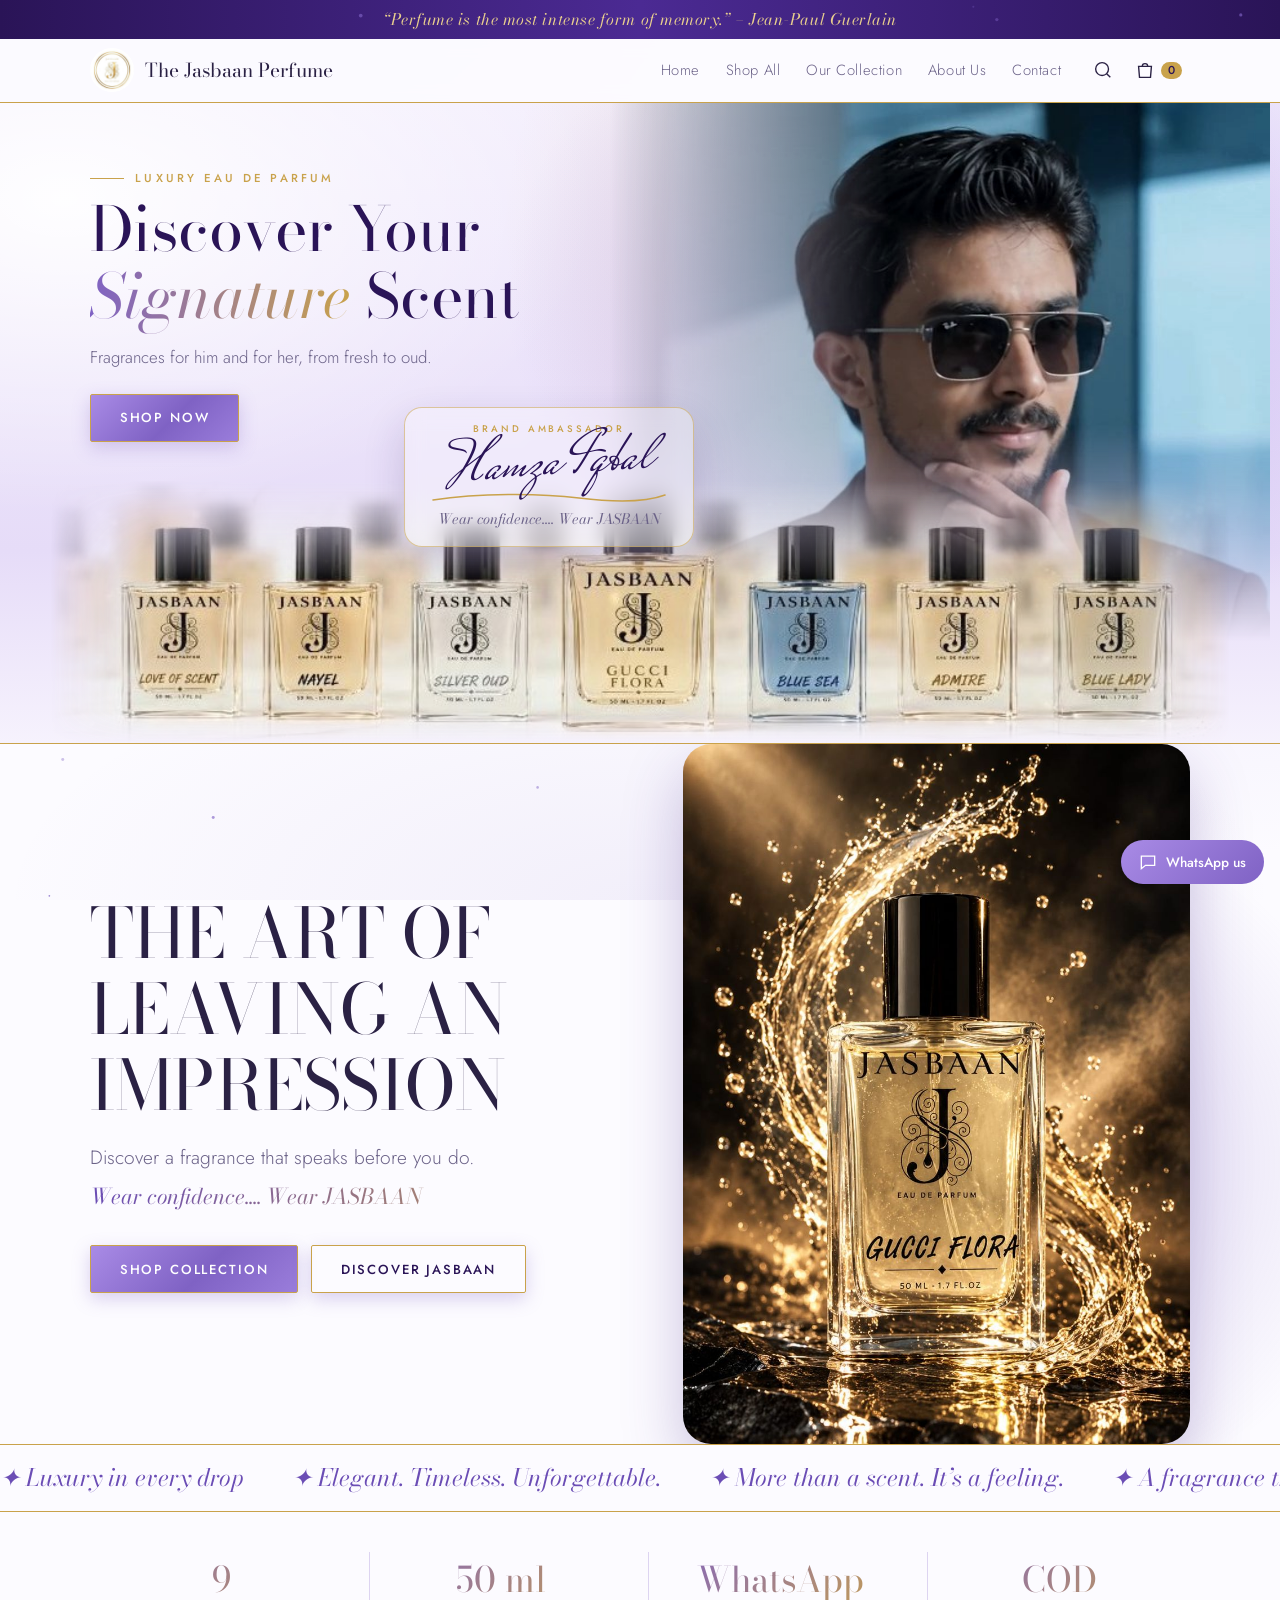
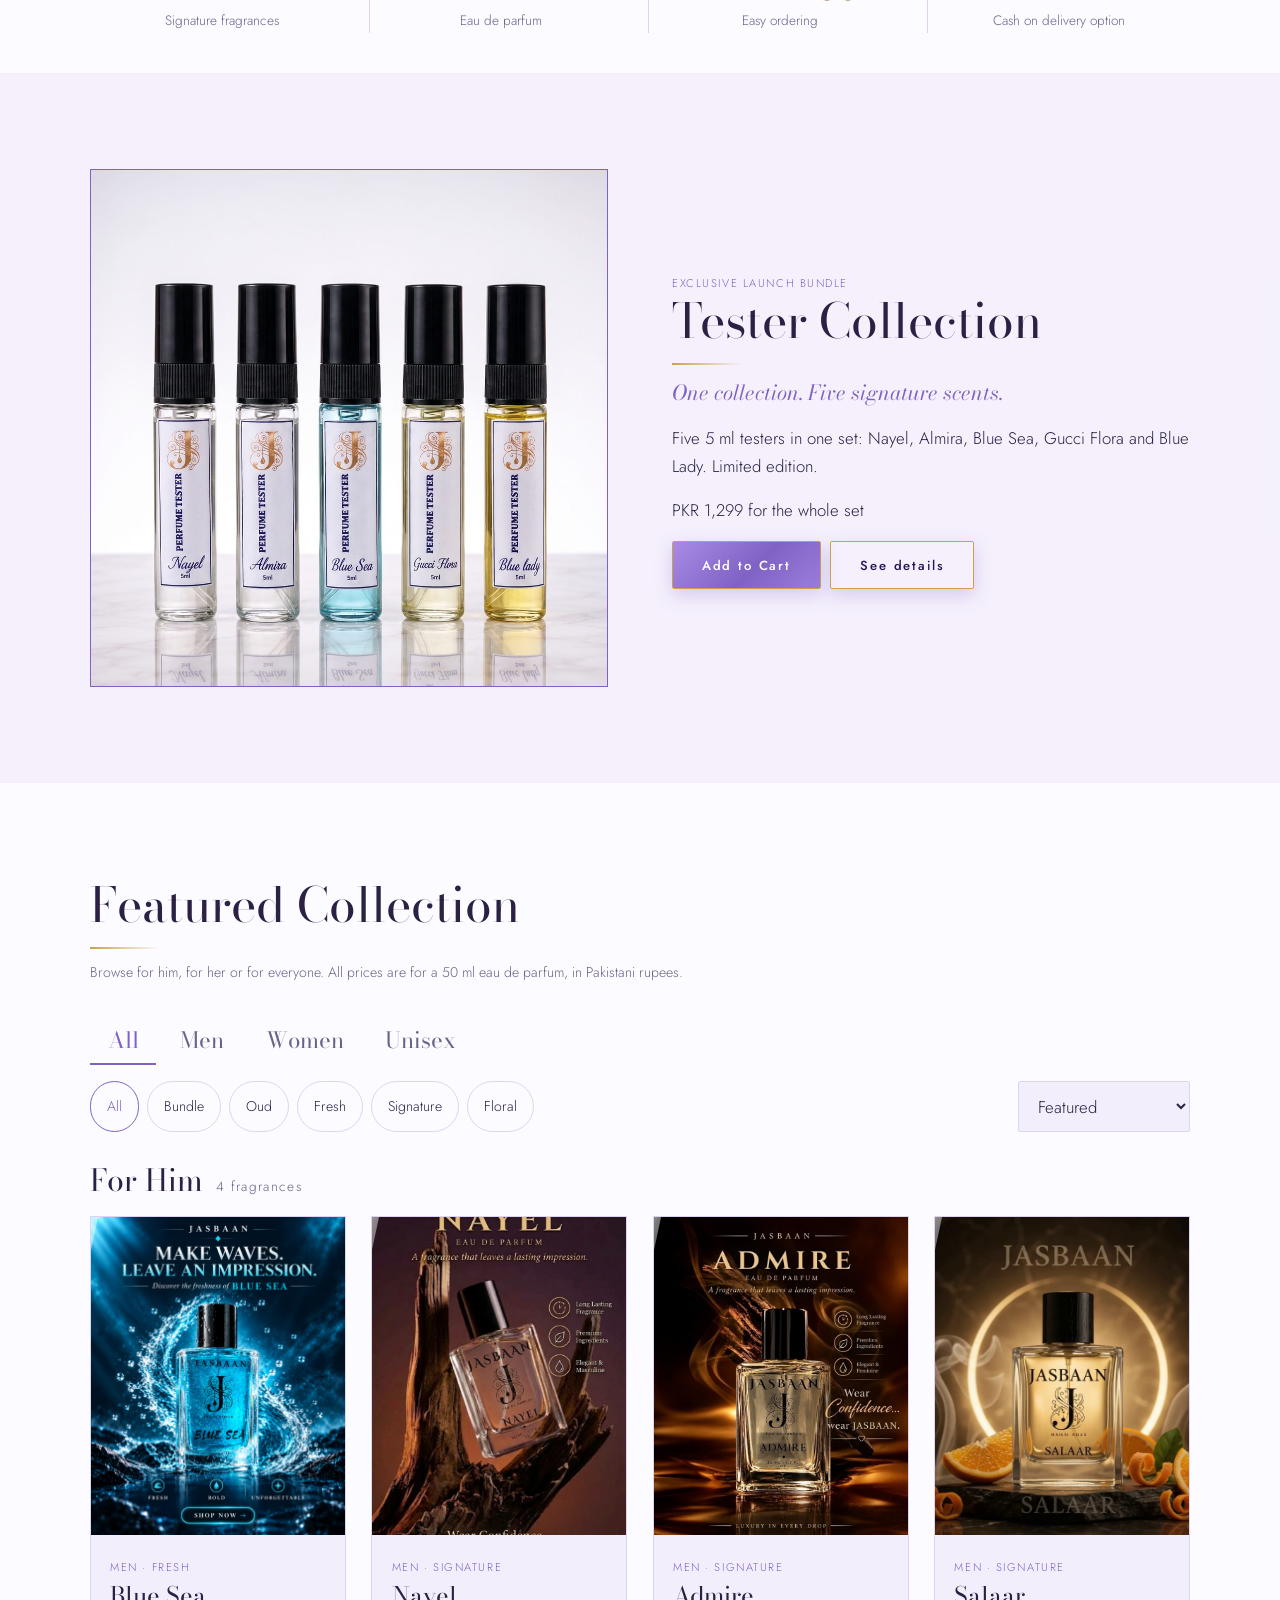
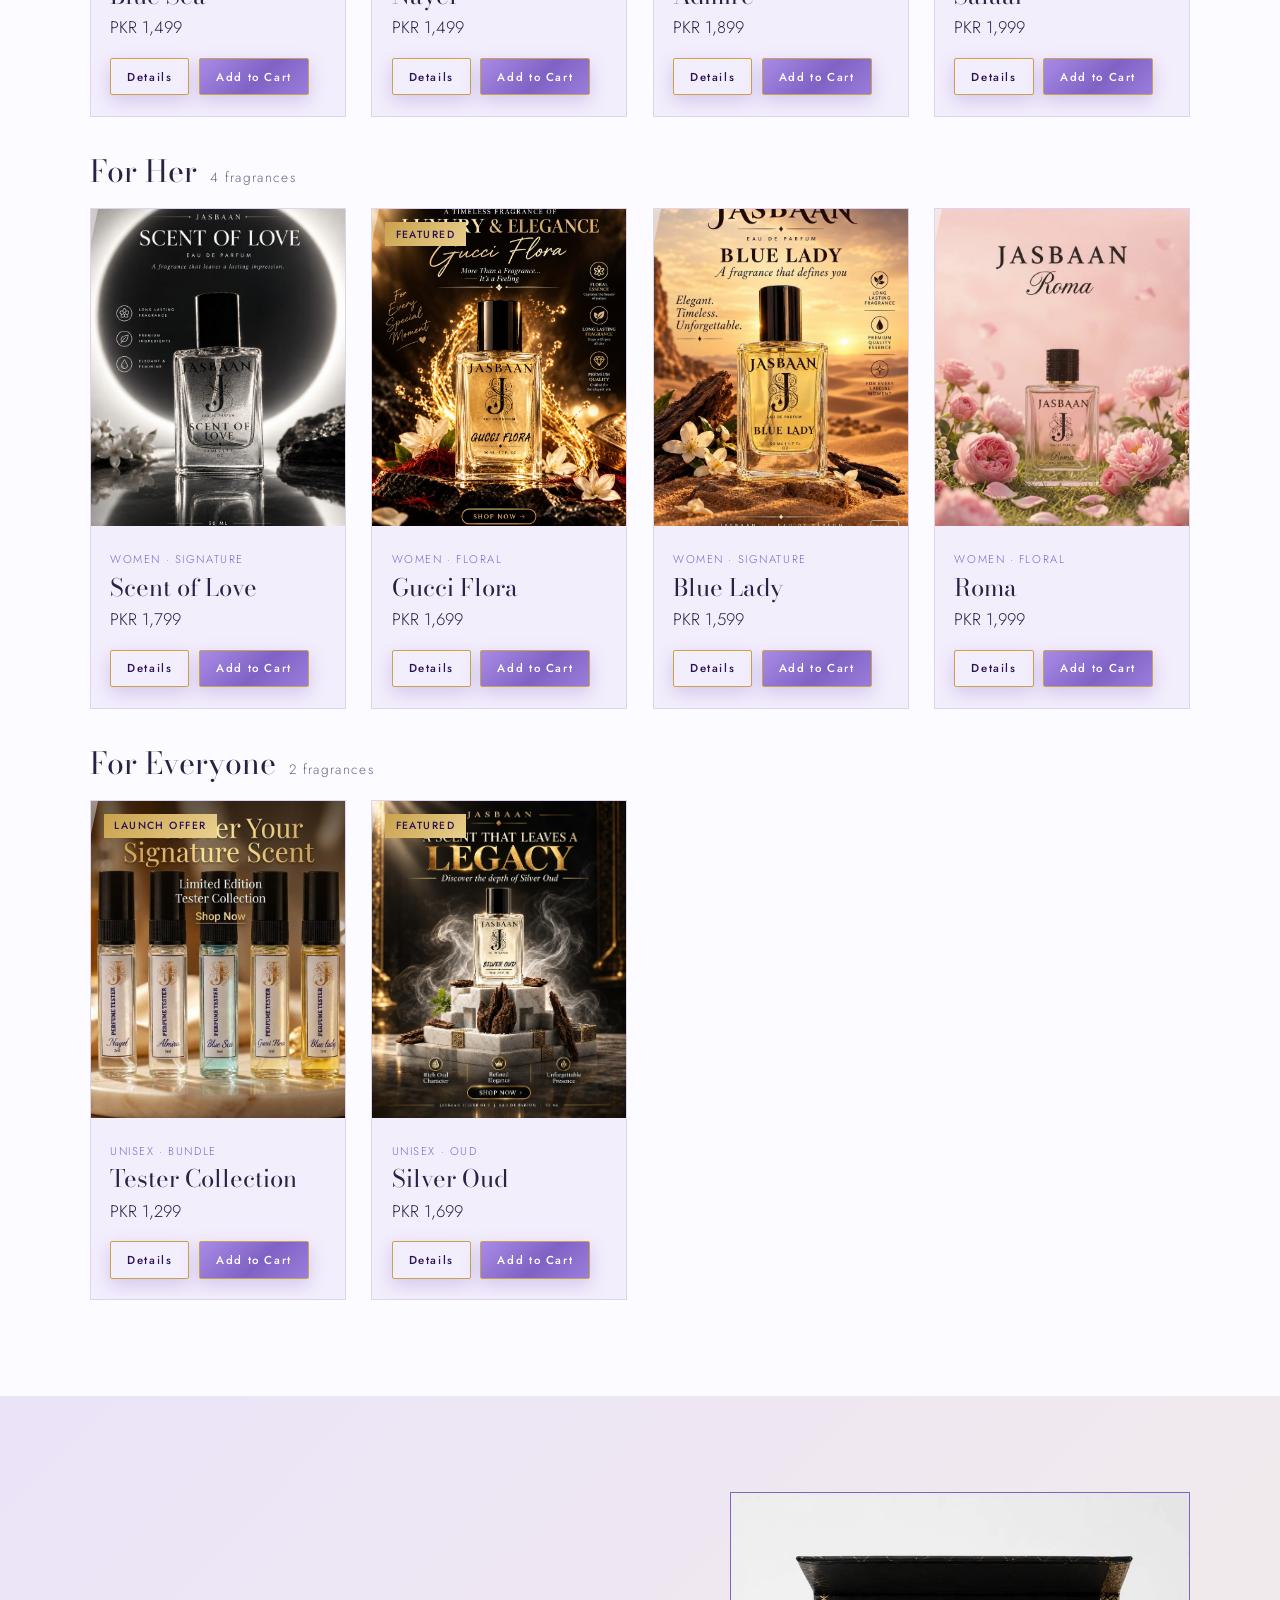
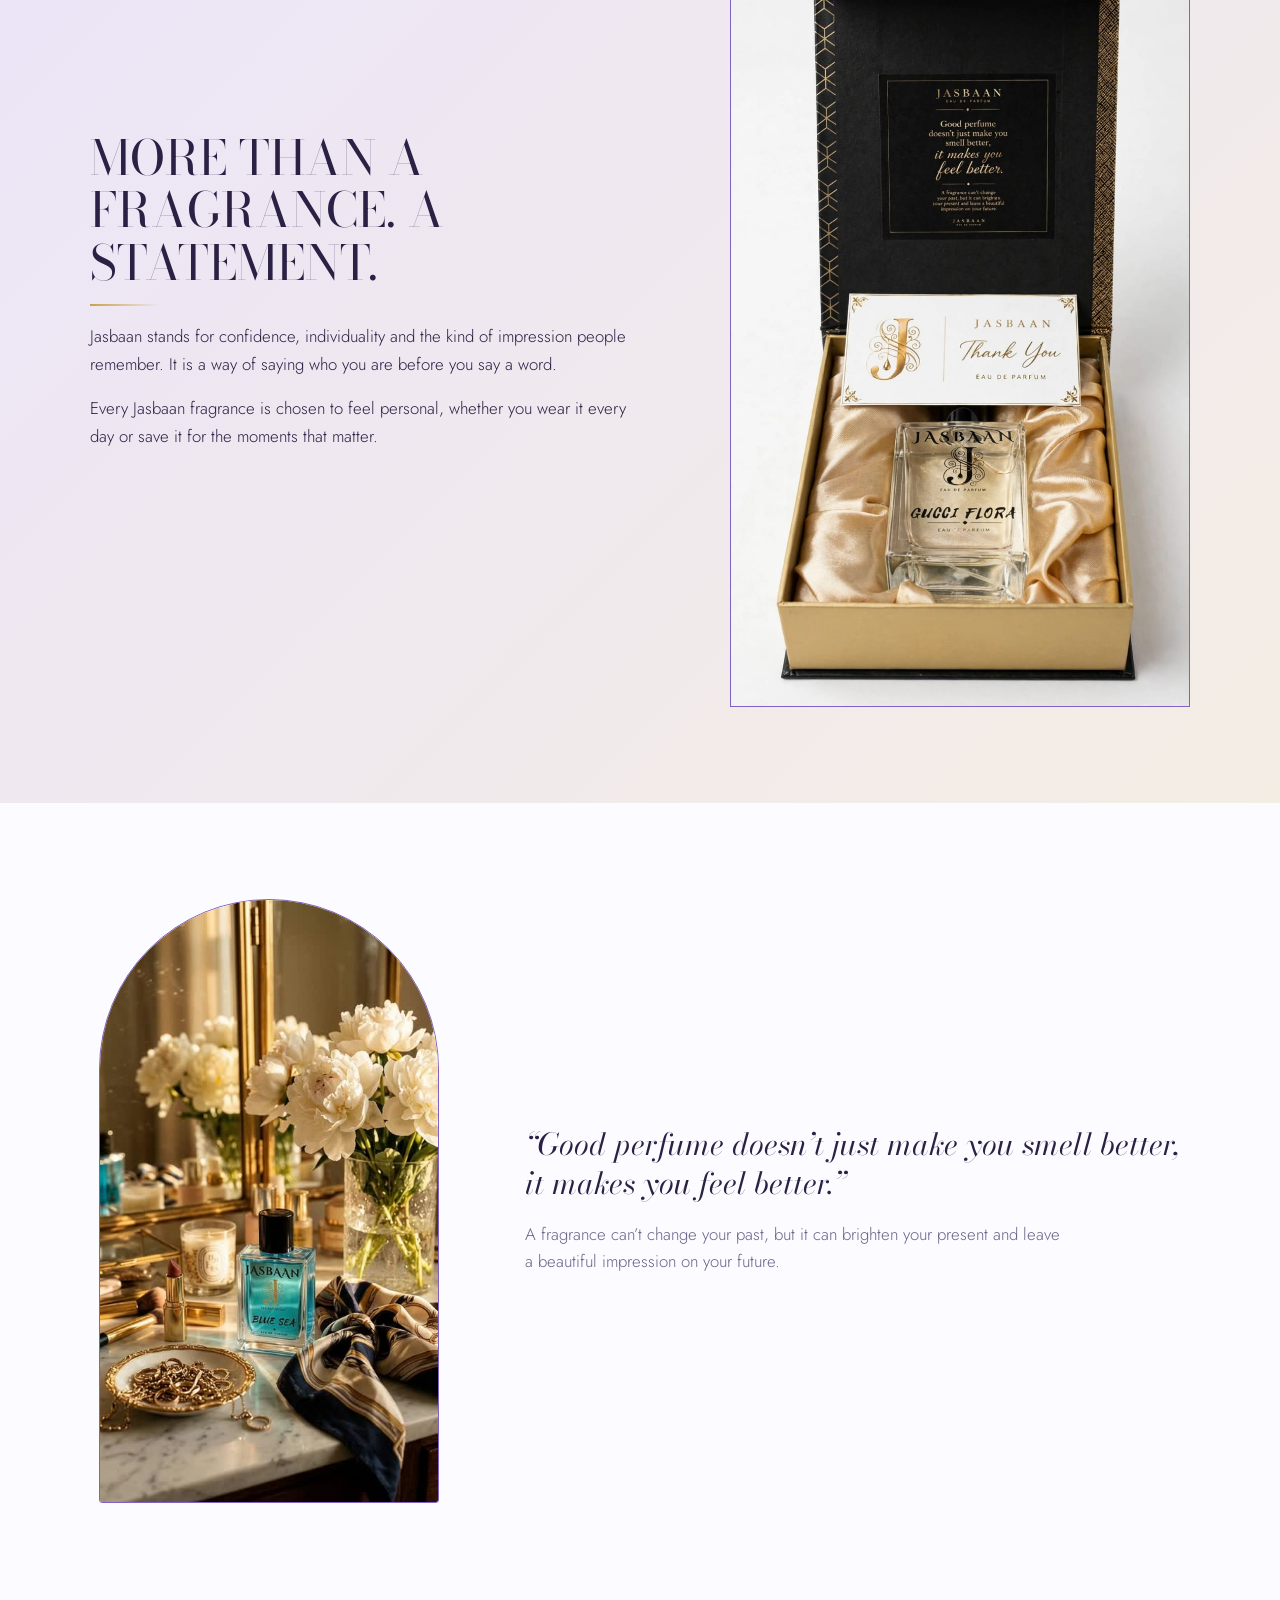
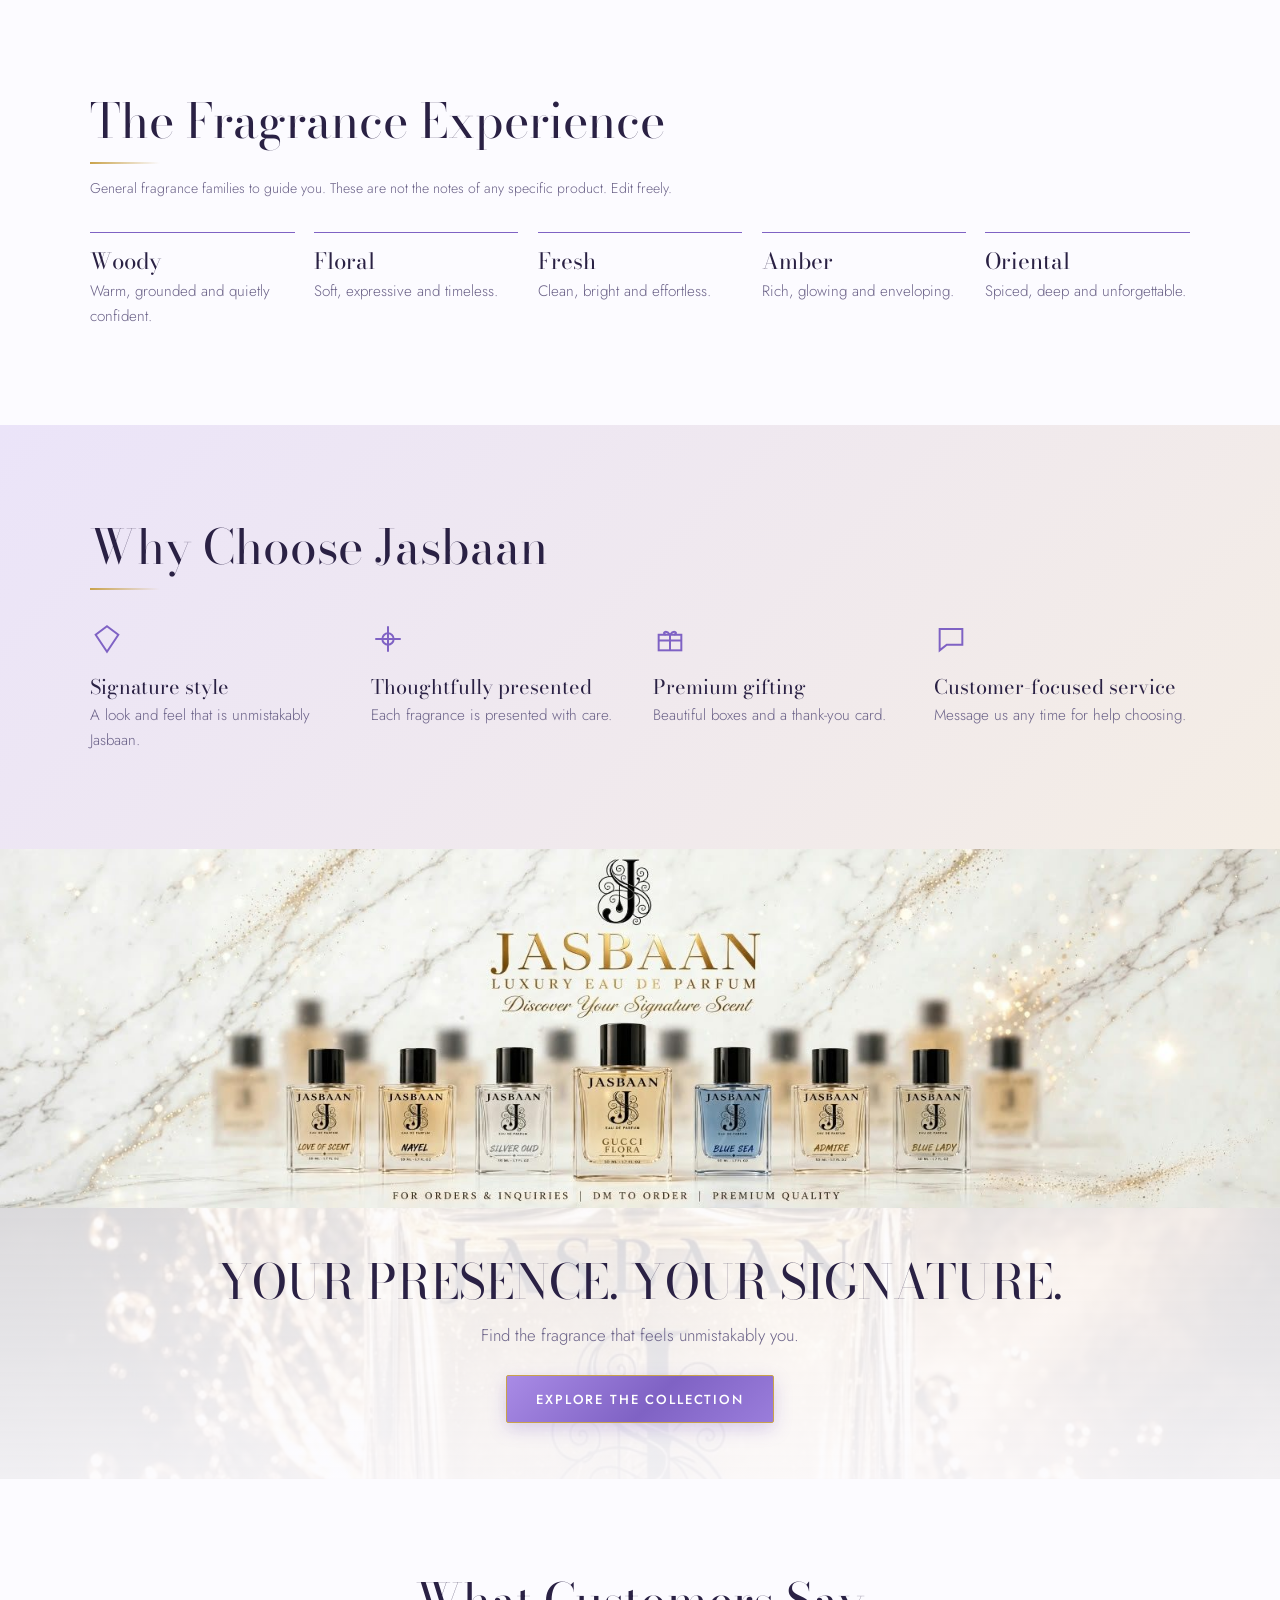
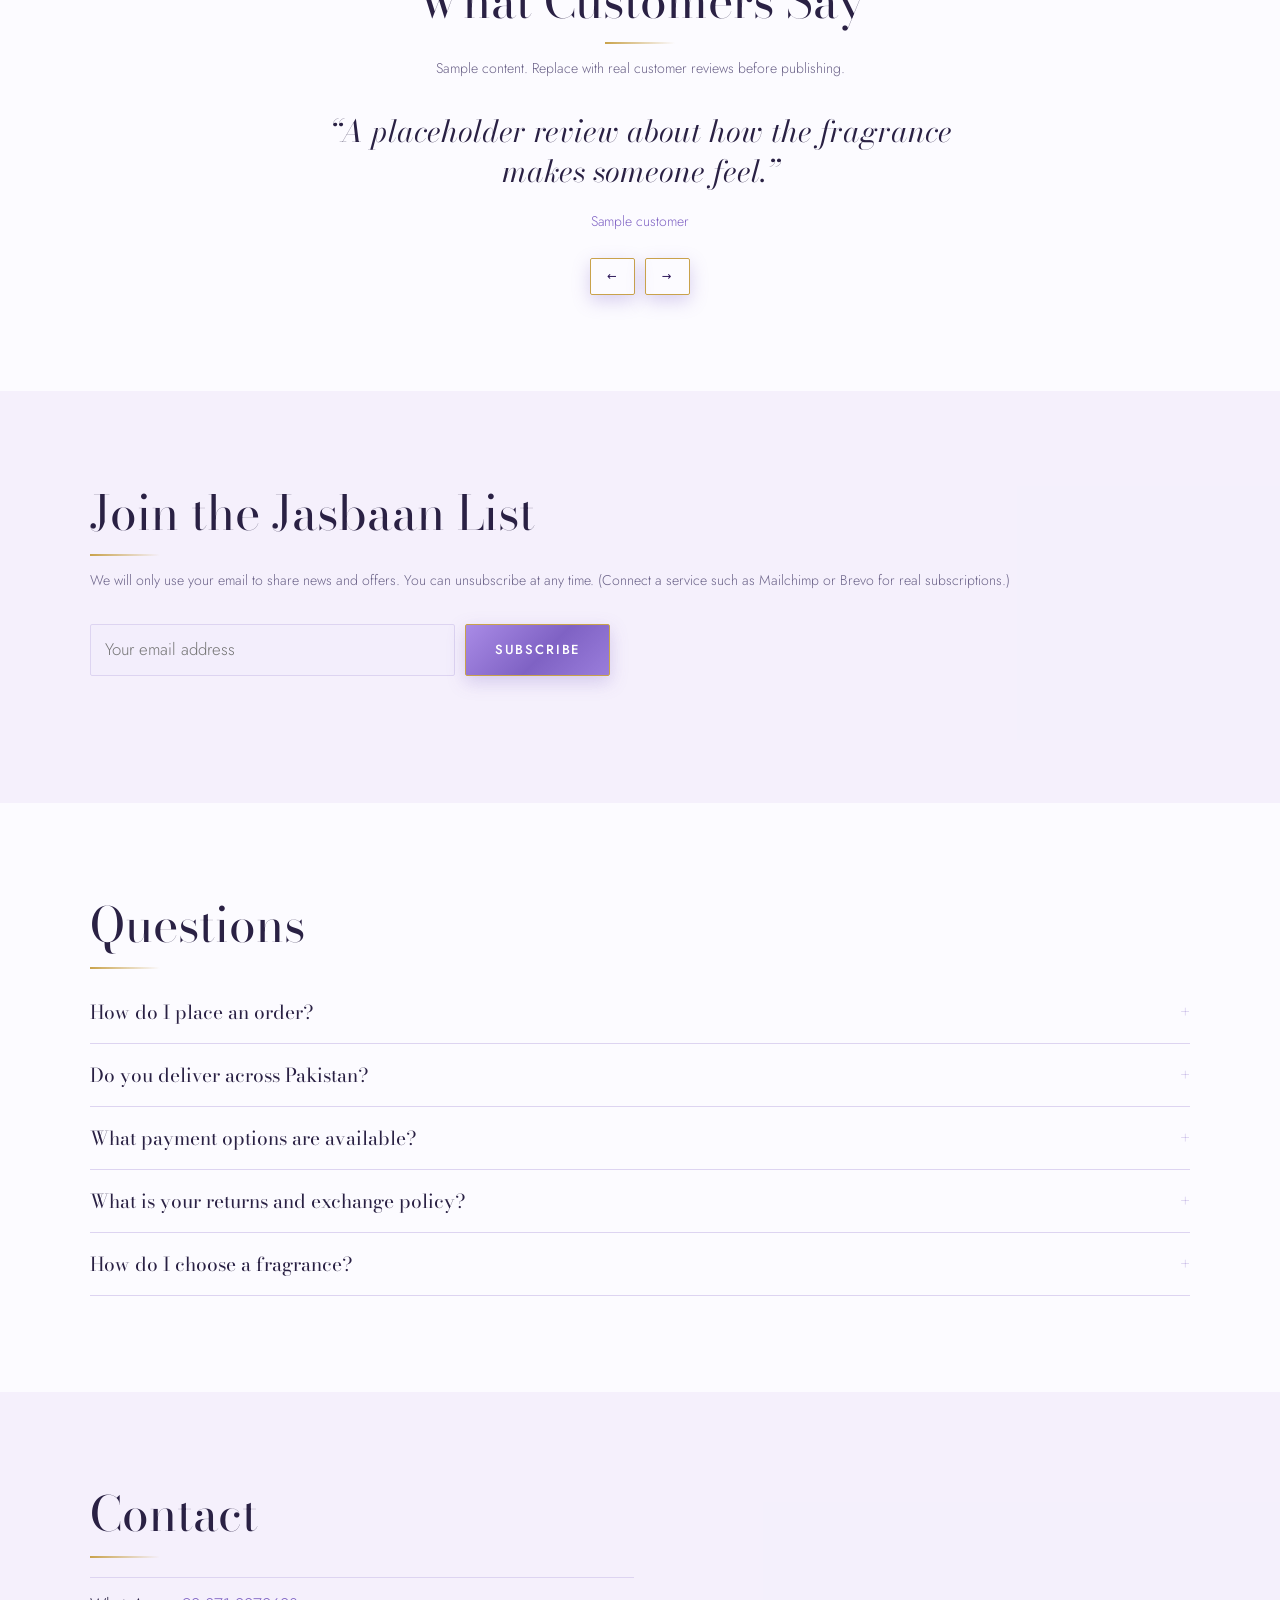
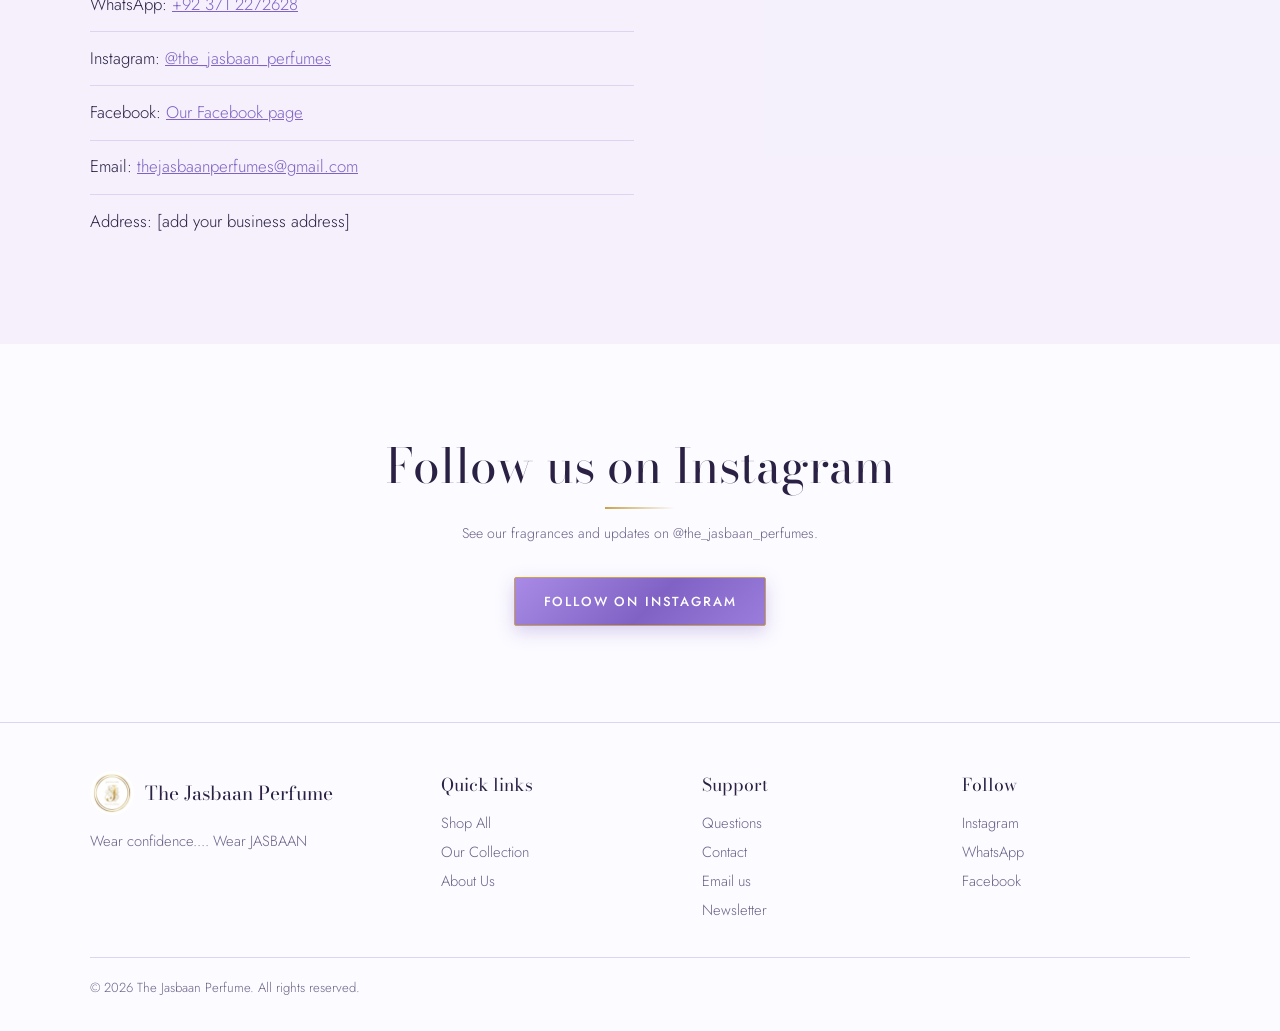
==== index.html @ 29374594 "Add files via upload" ====
<!doctype html><html><head><meta charset=utf8><meta name=viewport content="width=device-width,initial-scale=1,viewport-fit=cover"><style>:root{color-scheme:light;box-sizing:border-box;padding-top:env(safe-area-inset-top,0px);padding-bottom:env(safe-area-inset-bottom,0px)}html{scroll-padding-top:env(safe-area-inset-top,0px)}body{margin:0;padding:0;font:14px -apple-system,BlinkMacSystemFont,sans-serif;background:#fff;color:#000}img{max-width:100%}[hidden]:not([hidden=until-found i]){display:none!important}</style></head><body>
<title>The Jasbaan Perfume | Luxury Eau de Parfum in Pakistan</title>
<link href="https://fonts.googleapis.com/css2?family=Bodoni+Moda:ital,opsz,wght@0,6..96,400;0,6..96,500;1,6..96,400&family=Jost:wght@300;400;500&family=Mrs+Saint+Delafield&family=Pinyon+Script&display=swap" rel="stylesheet">
<style>:root{color-scheme:light}
/* THE JASBAAN PERFUME: lavender and white. Change colours here. */
:root{--black:#FCFBFF;--ink2:#F3EEFC;--ivory:#2A2144;--gold:#7F62C4;--beige:#6B6288;--line:#DDD4F1;--lav:#EBE4F9;--on:#FFFFFF;--plum:#2A1457;--champ:#C9A24B;--champ2:#E9CF8E;
--serif:'Bodoni Moda','Didot','Times New Roman',serif;--sans:'Jost',system-ui,-apple-system,'Segoe UI',sans-serif;
box-sizing:border-box;padding-top:env(safe-area-inset-top,0px);padding-bottom:env(safe-area-inset-bottom,0px)}
*,*::before,*::after{box-sizing:border-box}
html{scroll-behavior:smooth;scroll-padding-top:5.5rem}
body{margin:0;background:var(--black);background-image:radial-gradient(ellipse 70% 45% at 12% 0%,rgba(167,139,232,.28),transparent),radial-gradient(ellipse 60% 45% at 95% 50%,rgba(167,139,232,.16),transparent),radial-gradient(ellipse 50% 30% at 50% 100%,rgba(127,98,196,.08),transparent);background-attachment:fixed;color:var(--ivory);font:300 1.05rem/1.65 var(--sans)}
body::before{content:"";position:fixed;inset:0 0 auto;height:env(safe-area-inset-top,0px);background:var(--black);z-index:60}
img{display:block;max-width:100%;height:auto}
h1,h2,h3,blockquote{font-family:var(--serif);font-weight:400;line-height:1.1;margin:0}
a{color:inherit}button{font:inherit;color:inherit;cursor:pointer}
:focus-visible{outline:2px solid var(--gold);outline-offset:3px}
.w{max-width:1180px;margin:0 auto;padding:0 clamp(1.1rem,4vw,2.5rem)}
.bar{background:var(--gold);color:var(--on);text-align:center;font-size:.85rem;padding:.45rem 1rem;letter-spacing:.04em}

.bar span{display:inline-block;font:italic 1rem var(--serif);transition:opacity .4s}

/* Header */
.hd{position:sticky;top:env(safe-area-inset-top,0px);z-index:50;background:rgba(252,251,255,.95);backdrop-filter:blur(8px);border-bottom:1px solid var(--line)}
.nav{display:flex;align-items:center;gap:1.4rem;padding-top:.6rem;padding-bottom:.6rem}
.brand{display:flex;align-items:center;gap:.7rem;text-decoration:none;font:1.2rem var(--serif);margin-right:auto}
.brand img{width:44px;height:44px;border-radius:50%}
#menu{display:flex;gap:1.6rem;font-size:.92rem;letter-spacing:.04em}
#menu a{text-decoration:none;color:var(--beige)}#menu a:hover{color:var(--gold)}
.tools{display:flex;gap:.3rem}
.ico{background:none;border:0;padding:.5rem;display:flex;align-items:center;gap:.3rem;font-size:1.6rem;line-height:1}
.ico:hover{color:var(--gold)}.burger{display:none}
#cnt{font:500 .72rem var(--sans);background:var(--gold);color:var(--on);border-radius:99px;min-width:1.3rem;text-align:center;padding:.05rem .35rem}
.srch{padding-bottom:.7rem}

/* Buttons and fields */
.btn{display:inline-block;background:linear-gradient(135deg,#A98BE6,#7F62C4 55%,#9A7DDB);color:var(--on);border:1px solid #7F62C4;padding:.85rem 1.8rem;font:500 .82rem var(--sans);letter-spacing:.14em;text-decoration:none;border-radius:2px;transition:.25s}
.btn:hover{filter:brightness(1.1);transform:translateY(-1px)}
.btn.ghost{background:none;color:var(--gold)}.btn.ghost:hover{background:var(--gold);color:var(--on)}
.btn.sm{padding:.6rem 1rem;font-size:.72rem}.btn:disabled{opacity:.4;cursor:not-allowed;transform:none}
select,input,textarea{font:inherit;background:var(--ink2);color:var(--ivory);border:1px solid var(--line);padding:.7rem .9rem;border-radius:2px;width:100%}
input[type=radio]{width:auto}#sort{width:auto}

/* Hero */
.hg{display:grid;grid-template-columns:1.05fr .95fr;align-items:center;gap:2rem;min-height:min(78vh,700px)}
h1{font-size:clamp(2.4rem,5.4vw,4.5rem)}
.sub{font-size:1.2rem;color:var(--beige);margin:1.2rem 0 .4rem}
.slogan{font:italic 1.35rem var(--serif);color:var(--gold);margin:0 0 2rem}
.acts{display:flex;flex-wrap:wrap;gap:.8rem}
.himg{width:100%;height:100%;max-height:700px;object-fit:cover;border-radius:28px;background:#1E1636;box-shadow:0 26px 60px rgba(74,48,140,.28)}

/* Sections */
.sec{padding:clamp(3.5rem,8vw,6rem) 0}
h2{font-size:clamp(1.9rem,4vw,3rem);margin-bottom:.8rem}
.note{color:var(--beige);font-size:.88rem;margin:0 0 2rem}
.dark2{background:rgba(243,238,252,.78)}
.ivory{background:var(--lav);color:var(--ivory)}.ivory h2{color:var(--ivory)}
.ctl{display:flex;flex-wrap:wrap;justify-content:space-between;gap:1rem;margin-bottom:2rem}
.chips{display:flex;flex-wrap:wrap;gap:.5rem}
.chip{background:none;border:1px solid var(--line);padding:.45rem 1rem;border-radius:99px;font-size:.88rem}
.chip[aria-pressed=true],.chip:hover{border-color:var(--gold);color:var(--gold)}

/* Products */
.grid{display:grid;grid-template-columns:repeat(auto-fill,minmax(250px,1fr));gap:1.6rem}
.card{background:var(--ink2);border:1px solid var(--line);transition:.3s}
.card:hover{border-color:var(--gold);box-shadow:0 14px 40px rgba(74,48,140,.18);transform:translateY(-4px)}
.pimg{display:block;width:100%;padding:0;border:0;background:none;overflow:hidden}
.pimg img{width:100%;aspect-ratio:4/5;object-fit:cover;transition:transform .6s}.card:hover .pimg img{transform:scale(1.04)}
.pb{padding:1.1rem 1.2rem 1.3rem}
.pb small,.gold{color:var(--gold);letter-spacing:.14em;text-transform:uppercase;font-size:.7rem}
.pb h3{font-size:1.5rem;margin:.2rem 0 .3rem}.nt{margin:0 0 .4rem;color:var(--beige);font-size:.9rem}
.pr{margin:.2rem 0 1rem}.pr s{color:var(--beige);margin-right:.4rem}
.pa{display:flex;gap:.6rem;flex-wrap:wrap}

/* Story, families, why */
.split{display:grid;grid-template-columns:1.1fr .9fr;gap:clamp(2rem,6vw,5rem);align-items:center}
.split img{border:1px solid var(--gold)}
.fam{display:grid;grid-template-columns:repeat(auto-fit,minmax(170px,1fr));gap:1.2rem}
.fam div{border-top:1px solid var(--gold);padding-top:1rem}.fam h3{font-size:1.4rem}.fam p{margin:.3rem 0 0;color:var(--beige);font-size:.95rem}
.why{display:grid;grid-template-columns:repeat(auto-fit,minmax(200px,1fr));gap:1.6rem;margin-top:2rem}
.why svg{width:34px;height:34px;stroke:#7F62C4;fill:none;stroke-width:1.4}
.why h3{font-size:1.25rem;margin:.7rem 0 .3rem}.why p{margin:0;font-size:.95rem;color:var(--beige)}
.promo img{width:100%;max-height:420px;object-fit:cover}
.promo .w{text-align:center;padding-top:3rem;padding-bottom:3.5rem}.promo p{color:var(--beige);margin:.4rem 0 1.6rem}

/* Video frames and quote */
.quote{display:grid;grid-template-columns:.7fr 1.3fr;gap:clamp(2rem,6vw,5rem);align-items:center}
.arch{border-radius:999px 999px 18px 18px;overflow:hidden;border:1px solid var(--gold);aspect-ratio:9/16;max-width:340px;width:100%;justify-self:center;background:var(--ink2)}
.arch video{width:100%;height:100%;object-fit:cover}
.quote p{color:var(--beige);max-width:34rem}

/* Reviews, newsletter, FAQ, contact */
.revs{max-width:760px;text-align:center}
.rev{display:none}.rev.on{display:block}
blockquote{font:italic clamp(1.3rem,3vw,1.9rem)/1.3 var(--serif);margin:1rem 0}.rev small{color:var(--gold)}
.dots{display:flex;justify-content:center;gap:.6rem;margin-top:1.4rem}
.nl{display:flex;gap:.6rem;max-width:520px;flex-wrap:wrap}.nl input{flex:1 1 220px;width:auto}
#nlm{min-height:1.4em;margin:.7rem 0 0;font-size:.9rem}
details{border-bottom:1px solid var(--line);padding:1rem 0}
summary{cursor:pointer;font:1.2rem var(--serif);list-style:none}
summary::after{content:"+";float:right;color:var(--gold)}details[open] summary::after{content:"–"}
details p{color:var(--beige);margin:.6rem 0 0;max-width:46rem}
.ct{list-style:none;padding:0;margin:1.2rem 0 0;max-width:34rem}.ct li{padding:.8rem 0;border-top:1px solid var(--line)}.ct a{color:var(--gold)}

/* Footer */
footer{border-top:1px solid var(--line);padding:3rem 0 2rem;font-size:.92rem;color:var(--beige)}
.fg{display:grid;grid-template-columns:1.4fr 1fr 1fr 1fr;gap:2rem}
footer h4{font:1.1rem var(--serif);color:var(--ivory);margin:0 0 .7rem}
footer a:not(.brand){display:block;text-decoration:none;padding:.15rem 0}footer a:hover{color:var(--gold)}
footer .brand{color:var(--ivory)}.copy{margin:2rem 0 0;padding-top:1.2rem;border-top:1px solid var(--line);font-size:.82rem}

/* Cart drawer, modal, toast */
#ov{position:fixed;inset:0;background:rgba(42,33,68,.45);opacity:0;visibility:hidden;transition:.3s;z-index:70}
#ov.on{opacity:1;visibility:visible}
#cart{position:fixed;top:0;right:0;bottom:0;width:min(420px,100%);background:var(--ink2);border-left:1px solid var(--gold);z-index:80;transform:translateX(100%);visibility:hidden;transition:.35s;display:flex;flex-direction:column;padding:calc(1rem + env(safe-area-inset-top,0px)) 1.2rem calc(1rem + env(safe-area-inset-bottom,0px))}
#cart.on{transform:none;visibility:visible}
.ch{display:flex;justify-content:space-between;align-items:center}.ch h2{font-size:1.6rem;margin:0}
#items{flex:1;overflow:auto;margin:1rem 0}.empty{color:var(--beige)}
.ln{display:grid;grid-template-columns:64px 1fr auto;gap:.8rem;padding:.8rem 0;border-bottom:1px solid var(--line);align-items:center}
.ln img{width:64px;height:80px;object-fit:cover}
.q{display:flex;align-items:center;gap:.6rem;margin:.3rem 0}.q button{width:1.9rem;height:1.9rem;background:none;border:1px solid var(--line);border-radius:50%}
.rmv{background:none;border:0;color:var(--beige);text-decoration:underline;font-size:.8rem;padding:0}
.tot{display:flex;justify-content:space-between;font-size:1.15rem;margin-bottom:1rem}
dialog{background:var(--ink2);color:var(--ivory);border:1px solid var(--gold);padding:0;width:min(780px,94vw);max-height:92vh;overflow:auto}
dialog::backdrop{background:rgba(42,33,68,.6)}
.mi{display:grid;grid-template-columns:1fr 1fr}.mi img{width:100%;height:100%;object-fit:cover}.mi>div{padding:2rem}
.x{position:absolute;top:.3rem;right:.8rem;background:none;border:0;font-size:2rem;line-height:1;z-index:2}
.f{padding:2rem;display:grid;gap:.9rem}.f label{display:grid;gap:.3rem;font-size:.9rem}
.pay{border:0;padding:0;margin:0;display:grid;gap:.4rem}.pay label{display:flex;gap:.5rem;align-items:center}
.sum{border:1px solid var(--line);padding:1rem;font-size:.95rem}.sum p{display:flex;justify-content:space-between;margin:.2rem 0}
.fine{font-size:.8rem;color:var(--beige);margin:0}
#toast{position:fixed;left:50%;bottom:calc(1.5rem + env(safe-area-inset-bottom,0px));transform:translate(-50%,20px);background:var(--gold);color:var(--on);padding:.7rem 1.3rem;border-radius:2px;opacity:0;transition:.3s;z-index:90;pointer-events:none;text-align:center;max-width:90vw}
#toast.on{opacity:1;transform:translate(-50%,0)}

/* VIP extras: sparkle canvas, glow, marquee, shimmer */
#dust{position:fixed;inset:0;width:100%;height:100%;z-index:0;pointer-events:none}
main,footer{position:relative;z-index:1}
.hero{position:relative;overflow:hidden}.hg{position:relative}
.hero::before{content:"";position:absolute;right:-10%;top:5%;width:60%;aspect-ratio:1;background:radial-gradient(circle,rgba(127,98,196,.28),transparent 65%);animation:glow 6s ease-in-out infinite alternate;pointer-events:none}
@keyframes glow{from{opacity:.5;transform:scale(.9)}to{opacity:1;transform:scale(1.1)}}

.slogan{background:linear-gradient(90deg,#6B4DB5,#B49AF0,#6B4DB5);background-size:200% 100%;-webkit-background-clip:text;background-clip:text;color:transparent;animation:shine 4s linear infinite}
@keyframes shine{to{background-position:-200% 0}}
.mq{overflow:hidden;border-block:1px solid var(--gold);padding:.9rem 0;background:rgba(252,251,255,.9)}
.mq div{display:flex;width:max-content;animation:mq 30s linear infinite}
.mq span{font:italic 1.5rem var(--serif);color:var(--gold);white-space:nowrap;padding-right:3rem}
@keyframes mq{to{transform:translateX(-50%)}}
.sec h2::after{content:"";display:block;width:70px;height:1px;background:linear-gradient(90deg,var(--gold),transparent);margin-top:.9rem}
.revs h2::after{margin-left:auto;margin-right:auto}
.card{position:relative;overflow:hidden}
.card::after{content:"";position:absolute;top:0;bottom:0;left:0;width:60%;background:linear-gradient(105deg,transparent 30%,rgba(255,255,255,.55) 50%,transparent 70%);transform:translateX(-130%) skewX(-12deg);transition:transform 1.1s ease;pointer-events:none;z-index:2}
.card:hover::after{transform:translateX(230%) skewX(-12deg)}
.pv{position:relative;overflow:hidden}
.bgv{position:absolute;inset:0;width:100%;height:100%;object-fit:cover;opacity:.5}
.pv::after{content:"";position:absolute;inset:0;background:linear-gradient(rgba(252,251,255,.72),rgba(252,251,255,.9))}
.pv .w{position:relative;z-index:1}

/* Premium extras: intro, hero words, trust strip, WhatsApp button, card spotlight */
::selection{background:var(--gold);color:var(--on)}
html{scrollbar-color:var(--gold) var(--black)}
#intro{position:fixed;inset:0;z-index:100;background:var(--black);display:flex;flex-direction:column;align-items:center;justify-content:center;gap:1.4rem;animation:introOut .9s ease 3s forwards}
#intro .lg{position:relative;width:min(220px,52vw);aspect-ratio:1;display:grid;place-items:center}
#intro .lg::before{content:"";position:absolute;inset:-25%;background:radial-gradient(circle,rgba(127,98,196,.45),transparent 62%);animation:glow 2.4s ease-in-out infinite alternate}
#intro .lg svg{position:absolute;inset:0;width:100%;height:100%;transform:rotate(-90deg)}
#intro .lg circle{fill:none;stroke:var(--gold);stroke-linecap:round}
#intro .r1{stroke-width:1.2;stroke-dasharray:604;stroke-dashoffset:604;animation:draw 1.6s ease-out .1s forwards}
#intro .r2{stroke-width:.6;stroke-dasharray:3 7;opacity:0;transform-origin:100px 100px;animation:fadeIn 1s ease 1.2s forwards,spin 14s linear 1.2s infinite}
#intro .lg img{position:relative;width:78%;height:78%;border-radius:50%;animation:pop 1.1s cubic-bezier(.2,.7,.2,1) .25s both}
@keyframes draw{to{stroke-dashoffset:0}}
@keyframes spin{to{transform:rotate(360deg)}}
@keyframes fadeIn{to{opacity:1}}
#skip{position:absolute;right:1rem;bottom:calc(1rem + env(safe-area-inset-bottom,0px));background:none;border:1px solid var(--line);color:var(--beige);padding:.4rem 1rem;border-radius:99px;font-size:.8rem;letter-spacing:.1em}
#skip:hover{border-color:var(--gold);color:var(--gold)}
#intro span{font:italic 1.4rem var(--serif);color:var(--gold);animation:fade 1s ease 1.5s both}
@keyframes pop{from{opacity:0;transform:scale(.6) rotate(-12deg)}to{opacity:1;transform:none}}
@keyframes fade{from{opacity:0;transform:translateY(10px)}to{opacity:1;transform:none}}
@keyframes introOut{to{opacity:0;visibility:hidden}}
.wd{display:inline-block;animation:rise .9s cubic-bezier(.2,.7,.2,1) calc(var(--i)*.12s + var(--base,.1s)) both}
@keyframes rise{from{opacity:0;transform:translateY(.45em)}to{opacity:1;transform:none}}
.brand img,.nav{transition:.3s}.hd.s .nav{padding-top:.2rem;padding-bottom:.2rem}.hd.s .brand img{width:34px;height:34px}
.trust{display:grid;grid-template-columns:repeat(4,1fr);gap:1rem;padding-top:2.5rem;padding-bottom:2.5rem;text-align:center}
.trust div{border-left:1px solid var(--line)}.trust div:first-child{border:0}
.trust b{display:block;font:400 clamp(1.5rem,3vw,2.2rem) var(--serif);color:var(--gold)}.trust span{font-size:.85rem;color:var(--beige)}
.tag{position:absolute;top:.8rem;left:.8rem;z-index:2;background:var(--gold);color:var(--on);font:500 .65rem var(--sans);letter-spacing:.14em;text-transform:uppercase;padding:.3rem .65rem}
.card::before{content:"";position:absolute;inset:0;z-index:1;background:radial-gradient(260px circle at var(--mx,50%) var(--my,50%),rgba(127,98,196,.12),transparent 60%);opacity:0;transition:opacity .3s;pointer-events:none}
.card:hover::before{opacity:1}
#cnt{display:inline-block}#cnt.bump{animation:bump .4s}@keyframes bump{50%{transform:scale(1.6)}}
.wa{position:fixed;right:1rem;bottom:calc(1rem + env(safe-area-inset-bottom,0px));z-index:40;display:flex;align-items:center;gap:.5rem;background:linear-gradient(135deg,#A98BE6,#7F62C4);color:var(--on);text-decoration:none;font:500 .85rem var(--sans);padding:.75rem 1.1rem;border-radius:99px;animation:ring 2.8s ease-out infinite}
.wa svg{width:20px;height:20px;fill:none;stroke:currentColor;stroke-width:1.6}
@keyframes ring{0%{box-shadow:0 8px 30px rgba(74,48,140,.3),0 0 0 0 rgba(127,98,196,.55)}100%{box-shadow:0 8px 30px rgba(74,48,140,.3),0 0 0 18px rgba(127,98,196,0)}}

/* Catalogue by gender */
.tabs{display:flex;gap:.4rem;flex-wrap:wrap;width:100%}
.tab{background:none;border:0;border-bottom:2px solid transparent;padding:.4rem 1.1rem;font:1.4rem var(--serif);color:var(--beige)}
.tab:hover{color:var(--ivory)}.tab[aria-pressed=true]{color:var(--gold);border-color:var(--gold)}
.gh{font-size:1.9rem;margin:2.4rem 0 1.2rem;display:flex;align-items:baseline;gap:.8rem}
.gh:first-child{margin-top:0}.gh small{font:300 .85rem var(--sans);color:var(--beige);letter-spacing:.1em}

/* Product pages */
.pg{padding-top:2rem;padding-bottom:4rem}
.pg h3{font-size:1.8rem;margin:2.5rem 0 1rem}
.back{display:inline-block;margin-bottom:1.5rem;color:var(--beige);text-decoration:none}.back:hover{color:var(--gold)}
.pg-g{display:grid;grid-template-columns:.9fr 1.1fr;gap:clamp(2rem,5vw,4rem);align-items:start}
.pg-img{display:grid;gap:1rem}.pg-img img{width:100%;border:1px solid var(--gold)}
.pg-i h1{font-size:clamp(2.2rem,5vw,3.6rem);margin:.3rem 0}
.tl{font:italic 1.3rem var(--serif);color:var(--gold);margin:0 0 1rem}
.spec{margin:1.8rem 0 0;border-top:1px solid var(--line)}
.spec div{display:flex;justify-content:space-between;gap:1rem;padding:.7rem 0;border-bottom:1px solid var(--line)}
.spec dt{color:var(--beige)}.spec dd{margin:0;text-align:right}
.hl{display:grid;grid-template-columns:repeat(auto-fit,minmax(200px,1fr));gap:1.2rem;margin-top:3rem}
.hl div{border-top:1px solid var(--gold);padding-top:.9rem;font:1.2rem var(--serif)}
.tips{max-width:44rem;padding-left:1.2rem}.tips li{margin:.5rem 0;color:var(--beige)}
.rels{display:grid;grid-template-columns:repeat(auto-fill,minmax(150px,1fr));gap:1rem}
.rel{text-decoration:none;display:grid;gap:.3rem}
.rel img{width:100%;aspect-ratio:4/5;object-fit:cover;border:1px solid var(--line);transition:border-color .3s}.rel:hover img{border-color:var(--gold)}
.rel b{font-weight:400;color:var(--gold)}

/* Per-perfume page colours and effects */
#pp{position:relative;z-index:1;min-height:70vh;--ivory:#F7F0E1;--ink2:#14110C;--black:#0A0907;--on:#0A0907;color:var(--ivory)}
#fx{position:fixed;inset:0;width:100%;height:100%;pointer-events:none;z-index:0}
.pg{position:relative;z-index:1}
body.on-pp #dust{display:none}
#pp .btn:not(.ghost){background:var(--gold);border-color:var(--gold);color:var(--on)}
.pg-img{position:relative}
.pg-img::before{content:"";position:absolute;inset:8% -8% auto;aspect-ratio:1;background:radial-gradient(circle,var(--gold),transparent 65%);opacity:.22;animation:glow 5s ease-in-out infinite alternate;pointer-events:none}
.pg-img img{position:relative;z-index:1}
.pg-img img:first-child{animation:float 7s ease-in-out infinite}
@keyframes float{50%{transform:translateY(-10px)}}
.spec div,.hl div{animation:rise .8s cubic-bezier(.2,.7,.2,1) both;animation-delay:calc(var(--i,0)*.1s + .5s)}

.about{max-width:44rem;color:var(--beige)}
.ig{text-align:center}.ig h2::after{margin-left:auto;margin-right:auto}

/* Ads */
.vgrid{display:grid;grid-template-columns:repeat(auto-fill,minmax(230px,1fr));gap:1.2rem;align-items:start}
.vf{margin:0}.vf video{display:block;width:100%;background:#000;border:1px solid var(--line)}
.vf figcaption{padding:.6rem 0;color:var(--beige);font-size:.92rem}.vf figcaption a{color:var(--gold)}
@media (min-width:760px){.vf.wide{grid-column:span 2}}

.skip{position:absolute;left:-999px;top:0;background:var(--gold);color:var(--on);padding:.6rem 1rem;z-index:200}.skip:focus{left:0}
.ns{margin:0;padding:1rem;text-align:center;background:var(--ink2);color:var(--ivory)}.ns a{color:var(--gold)}
.bl{display:grid;grid-template-columns:1fr 1fr;gap:clamp(2rem,5vw,4rem);align-items:center}
.bl img{width:100%;border:1px solid var(--gold)}.bl .tl{margin-top:.4rem}

.hp{position:absolute;left:-9999px;width:1px;height:1px;opacity:0;pointer-events:none}

/* Banner: man photo + bottle lineup melt into one faded lavender scene (no frame) */
.banner{position:relative;z-index:1;overflow:hidden;color:var(--ivory);border-bottom:1px solid var(--champ);
background:radial-gradient(ellipse 55% 80% at 78% 30%,rgba(167,139,232,.55),transparent 70%),radial-gradient(ellipse 60% 70% at 5% 15%,rgba(255,255,255,.95),transparent 70%),linear-gradient(180deg,#F4EFFD,#E6DCF8 70%,#F6F2FD)}
.banner::before{content:"";position:absolute;inset:0;background:radial-gradient(circle at 70% 20%,rgba(201,162,75,.22),transparent 38%);pointer-events:none;z-index:0}
.bn{position:relative;min-height:min(640px,88vh);display:flex;align-items:flex-start}
.bn-man{position:absolute;right:calc(-1 * clamp(1.1rem,4vw,2.5rem));top:0;height:84%;width:56%;object-fit:cover;object-position:50% 12%;z-index:1;border:0;border-radius:0;
-webkit-mask-image:linear-gradient(90deg,transparent 0,#000 42%,#000 100%),linear-gradient(180deg,#000 60%,transparent 100%);-webkit-mask-composite:source-in;
mask-image:linear-gradient(90deg,transparent 0,#000 42%,#000 100%),linear-gradient(180deg,#000 60%,transparent 100%);mask-composite:intersect;
filter:saturate(.9) contrast(1.04);animation:slideIn 1.4s cubic-bezier(.2,.7,.2,1) both}
.bn-t{position:relative;z-index:3;padding-top:clamp(2rem,6vw,4.2rem);max-width:30rem}
.bn-t small{font:500 .72rem var(--sans);letter-spacing:.28em;color:var(--champ);display:flex;align-items:center;gap:.7rem}
.bn-t small::before{content:"";width:34px;height:1px;background:var(--champ)}
.bn-t h2{font-size:clamp(2.3rem,4.8vw,3.9rem);color:var(--plum);margin:.6rem 0 .8rem}
.bn-t h2::after{display:none}
.bn-t h2 em{font-style:italic;background:linear-gradient(90deg,#7F62C4,#C9A24B);-webkit-background-clip:text;background-clip:text;color:transparent}
.bn-t p{color:var(--beige);margin:0 0 1.4rem}
.bn-shelf{position:absolute;left:0;right:0;bottom:0;width:100%;height:auto;z-index:2;pointer-events:none;
-webkit-mask-image:linear-gradient(90deg,transparent,#000 8%,#000 92%,transparent),linear-gradient(180deg,transparent,#000 38%,#000 88%,transparent);-webkit-mask-composite:source-in;
mask-image:linear-gradient(90deg,transparent,#000 8%,#000 92%,transparent),linear-gradient(180deg,transparent,#000 38%,#000 88%,transparent);mask-composite:intersect;opacity:.96}
/* Brand ambassador signature */
.amb{position:absolute;z-index:3;left:clamp(1.1rem,30%,26rem);top:clamp(15rem,50%,19rem);text-align:center;padding:.9rem 1.5rem 1rem;border-radius:18px;background:rgba(255,255,255,.34);backdrop-filter:blur(10px);-webkit-backdrop-filter:blur(10px);border:1px solid rgba(201,162,75,.55);box-shadow:0 18px 40px rgba(42,20,87,.18);animation:fade 1.2s ease .9s both}
.amb small{display:block;font:500 .6rem var(--sans);letter-spacing:.3em;color:var(--champ)}
.amb .sig{display:block;font:400 clamp(2.3rem,4.6vw,3.6rem)/1 'Mrs Saint Delafield','Pinyon Script','Brush Script MT',cursive;color:var(--plum);margin:.1rem 0 0;transform:rotate(-4deg);white-space:nowrap}
.amb svg{display:block;width:100%;height:12px;margin-top:-.2rem}
.amb svg path{fill:none;stroke:var(--champ);stroke-width:1.6;stroke-linecap:round;stroke-dasharray:260;stroke-dashoffset:260;animation:draw 1.6s ease 1.6s forwards}
.amb em{display:block;font:italic .9rem var(--serif);color:var(--beige);margin-top:.25rem}
@keyframes slideIn{from{opacity:0;transform:translateX(40px)}to{opacity:1;transform:none}}
@media (max-width:860px){
 .bn{flex-direction:column;min-height:0;padding-bottom:clamp(110px,26vw,210px)}
 .bn-man{position:relative;right:auto;top:auto;width:calc(100% + 2*clamp(1.1rem,4vw,2.5rem));max-width:none;margin:0 calc(-1*clamp(1.1rem,4vw,2.5rem));height:380px;order:-1;object-position:50% 14%;-webkit-mask-image:linear-gradient(180deg,#000 55%,transparent 100%);mask-image:linear-gradient(180deg,#000 55%,transparent 100%)}
 .bn-t{margin-top:-2rem;padding-top:0;text-align:left}
 .amb{top:225px;left:auto;right:.8rem;padding:.6rem 1rem .7rem}
}

/* Lavender + champagne-gold contrast accents */
.bar{background:linear-gradient(90deg,#2A1457,#4B2A93 50%,#2A1457);color:var(--champ2)}
.hd{border-bottom:1px solid var(--champ)}
.sec h2::after{background:linear-gradient(90deg,var(--champ),transparent);height:2px}
.btn{border-color:var(--champ);box-shadow:0 6px 18px rgba(127,98,196,.28)}
.btn.ghost{border-color:var(--champ);color:var(--plum)}.btn.ghost:hover{background:var(--plum);color:var(--champ2)}
.trust b{background:linear-gradient(135deg,#7F62C4,#C9A24B);-webkit-background-clip:text;background-clip:text;color:transparent}
.tag{background:linear-gradient(135deg,#C9A24B,#E9CF8E);color:var(--plum)}
.card:hover{border-color:var(--champ)}
.mq{border-block:1px solid var(--champ)}.mq span{color:#6B4DB5}
.ivory{background:linear-gradient(135deg,#EBE4F9,#F6EFE0 120%)}
#cnt{background:var(--champ);color:var(--plum)}
.slogan{background:linear-gradient(90deg,#6B4DB5,#C9A24B,#6B4DB5);background-size:200% 100%;-webkit-background-clip:text;background-clip:text}
/* Scroll reveal */
.js .sr{opacity:0;transform:translateY(22px);transition:opacity .8s,transform .8s}.js .sr.in{opacity:1;transform:none}
.card.done{transition:transform .35s,border-color .3s,box-shadow .3s}

@media (max-width:860px){
 .burger{display:flex}.brand span{display:none}footer .brand span{display:inline}
 #menu{position:absolute;top:100%;left:0;right:0;flex-direction:column;gap:0;background:var(--black);border-bottom:1px solid var(--line);display:none}
 #menu.on{display:flex}#menu a{padding:1rem 1.4rem;border-top:1px solid var(--line)}
 .hg,.split,.mi,.bs,.quote,.pg-g,.bl{grid-template-columns:1fr}.arch{max-width:280px}.fg{grid-template-columns:1fr 1fr}
 .himg{max-height:440px}
 .bs img{max-height:380px}
 .trust{grid-template-columns:1fr 1fr}.trust div:nth-child(3){border:0}.wa span{display:none}.wa{padding:.85rem}
}
@media (prefers-reduced-motion:reduce){*{animation:none!important;transition:none!important;scroll-behavior:auto!important}.js .sr{opacity:1;transform:none}#intro{display:none}.wa{animation:none}}

</style>
<script>document.documentElement.className='js'</script>

<a class="skip" href="#top">Skip to content</a>
<noscript><p class="ns">This store needs JavaScript. To order, message us on WhatsApp: <a href="https://wa.me/923712272628">+92 371 2272628</a>.</p></noscript>
<canvas id="dust" aria-hidden="true"></canvas><!-- gold sparkle background: delete this line to remove -->
<!-- Intro splash: delete this block to remove -->
<div id="intro">
 <div class="lg"><svg viewBox="0 0 200 200" aria-hidden="true"><circle class="r1" cx="100" cy="100" r="96"/><circle class="r2" cx="100" cy="100" r="88"/></svg><img src="images/logo.jpg" alt="Jasbaan logo"></div>
 <span>Wear confidence.... Wear JASBAAN</span>
 <button id="skip" type="button">Skip</button>
</div>
<!-- TOP BAR: famous perfume quotes rotate here. Edit QUOTES in script.js; the first one is shown below. -->
<div class="bar"><span>“Perfume is the most intense form of memory.” – Jean-Paul Guerlain</span></div>

<header class="hd">
 <div class="w nav">
  <button class="ico burger" id="burger" aria-label="Open menu" aria-expanded="false" aria-controls="menu"><svg viewBox="0 0 24 24" width="24" height="24" fill="none" stroke="currentColor" stroke-width="1.5"><path d="M3 7h18M3 12h18M3 17h18"/></svg></button>
  <a class="brand" href="#top"><img src="images/logo.jpg" alt=""><span>The Jasbaan Perfume</span></a>
  <nav id="menu" aria-label="Main"><a href="#top">Home</a><a href="#shop">Shop All</a><a href="#families">Our Collection</a><a href="#story">About Us</a><a href="#contact">Contact</a></nav>
  <div class="tools">
   <button class="ico" id="sbtn" aria-label="Search" aria-expanded="false"><svg viewBox="0 0 24 24" width="22" height="22" fill="none" stroke="currentColor" stroke-width="1.5"><circle cx="11" cy="11" r="7"/><path d="m20 20-4-4"/></svg></button>
   <button class="ico" id="cbtn" aria-label="Open shopping bag"><svg viewBox="0 0 24 24" width="22" height="22" fill="none" stroke="currentColor" stroke-width="1.5"><path d="M5 8h14l-1 12H6zM9 8a3 3 0 0 1 6 0"/></svg><b id="cnt">0</b></button>
  </div>
 </div>
 <div class="w srch" id="srch" hidden><input id="q" type="search" placeholder="Search fragrances" aria-label="Search fragrances"></div>
</header>

<main id="top">
 <section class="banner" aria-label="The Jasbaan collection">
  <div class="w bn">
   <img class="bn-man" src="images/banner-man.jpg" alt="Hamza Iqbal, Jasbaan brand ambassador" width="720" height="880">
   <div class="bn-t sr"><small>LUXURY EAU DE PARFUM</small><h2>Discover Your <em>Signature</em> Scent</h2><p>Fragrances for him and for her, from fresh to oud.</p><a class="btn" href="#shop">SHOP NOW</a></div>
   <div class="amb" aria-label="Brand ambassador Hamza Iqbal"><small>BRAND AMBASSADOR</small><span class="sig">Hamza Iqbal</span><svg viewBox="0 0 240 12" preserveAspectRatio="none" aria-hidden="true"><path d="M4 8 C50 1 110 1 150 6 S220 9 236 3"/></svg><em>Wear confidence.... Wear JASBAAN</em></div>
   <img class="bn-shelf" src="images/banner-lineup.jpg" alt="The Jasbaan collection: seven eau de parfum bottles on white marble" width="960" height="214">
  </div>
 </section>
 <section class="hero">
  <div class="w hg">
   <div class="sr">
    <h1>THE ART OF LEAVING AN IMPRESSION</h1>
    <p class="sub">Discover a fragrance that speaks before you do.</p>
    <p class="slogan">Wear confidence.... Wear JASBAAN</p>
    <div class="acts"><a class="btn" href="#shop">SHOP COLLECTION</a><a class="btn ghost" href="#story">DISCOVER JASBAAN</a></div>
   </div>
   <video class="himg" data-play autoplay muted playsinline preload="auto" poster="images/hero-bottle.jpg" src="videos/liquid.mp4" aria-label="Golden liquid swirling around a Jasbaan perfume bottle"></video>
  </div>
 </section>

 <!-- Scrolling slogan strip: delete this block to remove -->
 <div class="mq" aria-hidden="true"><div><span>✦ Luxury in every drop</span><span>✦ Elegant. Timeless. Unforgettable.</span><span>✦ More than a scent. It’s a feeling.</span><span>✦ A fragrance that leaves a lasting impression.</span><span>✦ Luxury in every drop</span><span>✦ Elegant. Timeless. Unforgettable.</span><span>✦ More than a scent. It’s a feeling.</span><span>✦ A fragrance that leaves a lasting impression.</span></div></div>

 <div class="w trust sr"><div><b>9</b><span>Signature fragrances</span></div><div><b>50 ml</b><span>Eau de parfum</span></div><div><b>WhatsApp</b><span>Easy ordering</span></div><div><b>COD</b><span>Cash on delivery option</span></div></div>

 <section id="bundle" class="sec dark2"><div class="w" id="bundlebox"></div></section>

 <section id="shop" class="sec">
  <div class="w">
   <h2 class="sr">Featured Collection</h2>
   <p class="note">Browse for him, for her or for everyone. All prices are for a 50 ml eau de parfum, in Pakistani rupees.</p>
   <div class="ctl"><div class="tabs" id="tabs"></div><div class="chips" id="chips"></div>
    <select id="sort" aria-label="Sort by price"><option value="">Featured</option><option value="asc">Price: low to high</option><option value="desc">Price: high to low</option></select></div>
   <div id="grid"></div>
   <p id="none" hidden>No fragrances match your search.</p>
  </div>
 </section>

 <section id="story" class="sec ivory">
  <div class="w split">
   <div class="sr">
    <h2>MORE THAN A FRAGRANCE. A STATEMENT.</h2>
    <p>Jasbaan stands for confidence, individuality and the kind of impression people remember. It is a way of saying who you are before you say a word.</p>
    <p>Every Jasbaan fragrance is chosen to feel personal, whether you wear it every day or save it for the moments that matter.</p>
   </div>
   <img class="sr" src="images/box-gold.jpg" alt="Jasbaan Gucci Flora in a black and gold gift box with a thank-you card" loading="lazy">
  </div>
 </section>

 <section class="sec">
  <div class="w quote">
   <div class="arch sr"><video id="v2" data-play muted loop playsinline preload="metadata" poster="images/poster-peony.jpg" src="videos/peony.mp4" aria-label="Peony petals moving in a breeze"></video></div>
   <div class="sr"><blockquote>“Good perfume doesn’t just make you smell better, it makes you feel better.”</blockquote><p>A fragrance can’t change your past, but it can brighten your present and leave a beautiful impression on your future.</p></div>
  </div>
 </section>

 <section id="families" class="sec">
  <div class="w">
   <h2 class="sr">The Fragrance Experience</h2>
   <p class="note">General fragrance families to guide you. These are not the notes of any specific product. Edit freely.</p>
   <div class="fam sr">
    <div><h3>Woody</h3><p>Warm, grounded and quietly confident.</p></div>
    <div><h3>Floral</h3><p>Soft, expressive and timeless.</p></div>
    <div><h3>Fresh</h3><p>Clean, bright and effortless.</p></div>
    <div><h3>Amber</h3><p>Rich, glowing and enveloping.</p></div>
    <div><h3>Oriental</h3><p>Spiced, deep and unforgettable.</p></div>
   </div>
  </div>
 </section>

 <!-- WHY CHOOSE: only keep claims you can verify before publishing -->
 <section class="sec ivory">
  <div class="w">
   <h2 class="sr">Why Choose Jasbaan</h2>
   <div class="why sr">
    <div><svg viewBox="0 0 24 24" aria-hidden="true"><path d="M12 3l8 6-8 12L4 9z"/></svg><h3>Signature style</h3><p>A look and feel that is unmistakably Jasbaan.</p></div>
    <div><svg viewBox="0 0 24 24" aria-hidden="true"><path d="M12 3v18M3 12h18"/><circle cx="12" cy="12" r="4"/></svg><h3>Thoughtfully presented</h3><p>Each fragrance is presented with care.</p></div>
    <div><svg viewBox="0 0 24 24" aria-hidden="true"><rect x="4" y="9" width="16" height="11"/><path d="M12 9v11M4 13h16M12 9c-3-4-6-1-3 0M12 9c3-4 6-1 3 0"/></svg><h3>Premium gifting</h3><p>Beautiful boxes and a thank-you card.</p></div>
    <div><svg viewBox="0 0 24 24" aria-hidden="true"><path d="M4 5h16v11H9l-5 4z"/></svg><h3>Customer-focused service</h3><p>Message us any time for help choosing.</p></div>
   </div>
  </div>
 </section>

 <section class="promo">
  <img src="images/banner.jpg" alt="The Jasbaan lineup of luxury eau de parfum bottles on white marble" loading="lazy">
  <div class="pv"><video class="bgv" data-play data-clone muted loop playsinline preload="metadata" aria-hidden="true"></video><div class="w sr"><h2>YOUR PRESENCE. YOUR SIGNATURE.</h2><p>Find the fragrance that feels unmistakably you.</p><a class="btn" href="#shop">EXPLORE THE COLLECTION</a></div></div>
 </section>

 <section class="sec">
  <div class="w revs">
   <h2 class="sr">What Customers Say</h2>
   <p class="note">Sample content. Replace with real customer reviews before publishing.</p>
   <div class="rev on"><blockquote>“A placeholder review about how the fragrance makes someone feel.”</blockquote><small>Sample customer</small></div>
   <div class="rev"><blockquote>“A placeholder review about the packaging and presentation.”</blockquote><small>Sample customer</small></div>
   <div class="rev"><blockquote>“A placeholder review about the service and delivery.”</blockquote><small>Sample customer</small></div>
   <div class="dots"><button class="btn ghost sm" id="rp" aria-label="Previous review">←</button><button class="btn ghost sm" id="rn" aria-label="Next review">→</button></div>
  </div>
 </section>

 <section id="newsletter" class="sec dark2">
  <div class="w">
   <h2 class="sr">Join the Jasbaan List</h2>
   <p class="note">We will only use your email to share news and offers. You can unsubscribe at any time. (Connect a service such as Mailchimp or Brevo for real subscriptions.)</p>
   <form class="nl" id="nl" novalidate><input id="em" type="email" placeholder="Your email address" aria-label="Email address" required maxlength="120" autocomplete="email"><button class="btn" type="submit">SUBSCRIBE</button></form>
   <p id="nlm" role="status"></p>
  </div>
 </section>

 <section id="faq" class="sec">
  <div class="w">
   <h2 class="sr">Questions</h2>
   <details><summary>How do I place an order?</summary><p>Add fragrances to your bag, choose Checkout and send your order request on WhatsApp. Your order is confirmed once we reply.</p></details>
   <details><summary>Do you deliver across Pakistan?</summary><p>[To be confirmed] Add your delivery areas, timings and fees here.</p></details>
   <details><summary>What payment options are available?</summary><p>Cash on Delivery is the default option at checkout. [Other payment methods to be confirmed]</p></details>
   <details><summary>What is your returns and exchange policy?</summary><p>[To be confirmed] Add your return and exchange terms here.</p></details>
   <details><summary>How do I choose a fragrance?</summary><p>Start with the family you are drawn to: floral, fresh, oud or something that simply feels like you. Message us on WhatsApp and we will help you choose.</p></details>
  </div>
 </section>

 <section id="contact" class="sec dark2">
  <div class="w">
   <h2 class="sr">Contact</h2>
   <ul class="ct">
    <li>WhatsApp: <a href="https://wa.me/923712272628" target="_blank" rel="noopener noreferrer">+92 371 2272628</a></li>
    <li>Instagram: <a href="https://www.instagram.com/the_jasbaan_perfumes" target="_blank" rel="noopener noreferrer">@the_jasbaan_perfumes</a></li>
    <li>Facebook: <a href="https://www.facebook.com/share/18ap85P8Tk/" target="_blank" rel="noopener noreferrer">Our Facebook page</a></li>
    <li>Email: <a href="mailto:thejasbaanperfumes@gmail.com">thejasbaanperfumes@gmail.com</a></li>
    <li>Address: [add your business address]</li>
   </ul>
  </div>
 </section>

 <section class="sec ig"><div class="w"><h2>Follow us on Instagram</h2><p class="note">See our fragrances and updates on @the_jasbaan_perfumes.</p><a class="btn" href="https://www.instagram.com/the_jasbaan_perfumes" target="_blank" rel="noopener noreferrer">FOLLOW ON INSTAGRAM</a></div></section>
</main>
<div id="pp" hidden></div>

<footer>
 <div class="w">
  <div class="fg">
   <div><a class="brand" href="#top"><img src="images/logo.jpg" alt=""><span>The Jasbaan Perfume</span></a><p>Wear confidence.... Wear JASBAAN</p></div>
   <div><h4>Quick links</h4><a href="#shop">Shop All</a><a href="#families">Our Collection</a><a href="#story">About Us</a></div>
   <div><h4>Support</h4><a href="#faq">Questions</a><a href="#contact">Contact</a><a href="mailto:thejasbaanperfumes@gmail.com">Email us</a><a href="#newsletter">Newsletter</a></div>
   <div><h4>Follow</h4><a href="https://www.instagram.com/the_jasbaan_perfumes" target="_blank" rel="noopener noreferrer">Instagram</a><a href="https://wa.me/923712272628" target="_blank" rel="noopener noreferrer">WhatsApp</a><a href="https://www.facebook.com/share/18ap85P8Tk/" target="_blank" rel="noopener noreferrer">Facebook</a></div>
  </div>
  <p class="copy">© 2026 The Jasbaan Perfume. All rights reserved.</p>
 </div>
</footer>

<a class="wa" href="https://wa.me/923712272628?text=Hello%20Jasbaan%2C%20I%20need%20help%20choosing%20a%20fragrance" target="_blank" rel="noopener noreferrer" aria-label="Chat on WhatsApp"><svg viewBox="0 0 24 24" aria-hidden="true"><path d="M4 5h16v11H9l-5 4z"/></svg><span>WhatsApp us</span></a>
<div id="ov"></div>
<aside id="cart" aria-label="Shopping bag" aria-hidden="true">
 <div class="ch"><h2>Your Bag</h2><button class="ico" id="cclose" aria-label="Close bag">×</button></div>
 <div id="items"></div>
 <div class="tot"><span>Subtotal</span><b id="sub">PKR 0</b></div>
 <button class="btn" id="chk">CHECKOUT</button>
</aside>
<dialog id="modal" aria-label="Details"></dialog>
<div id="toast" role="status" aria-live="polite"></div>
<script src="script.js"></script>

</body></html>
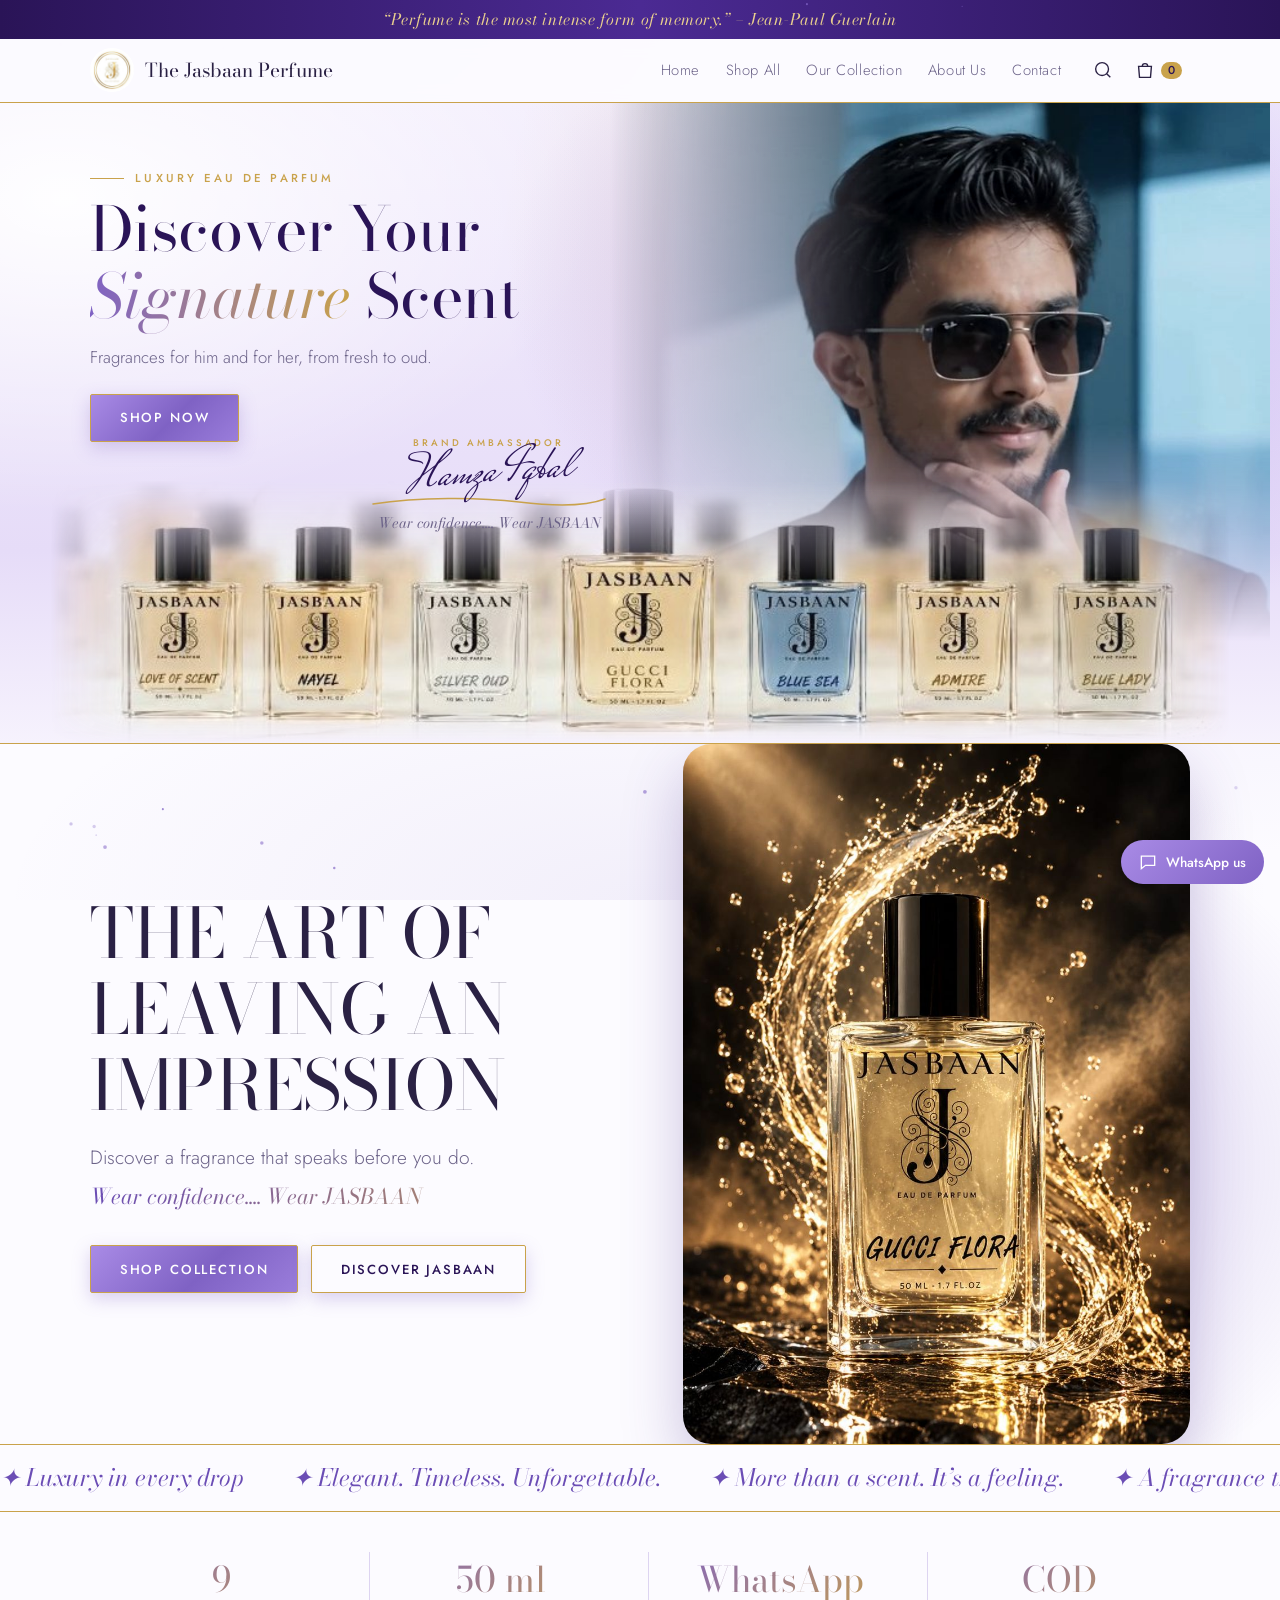
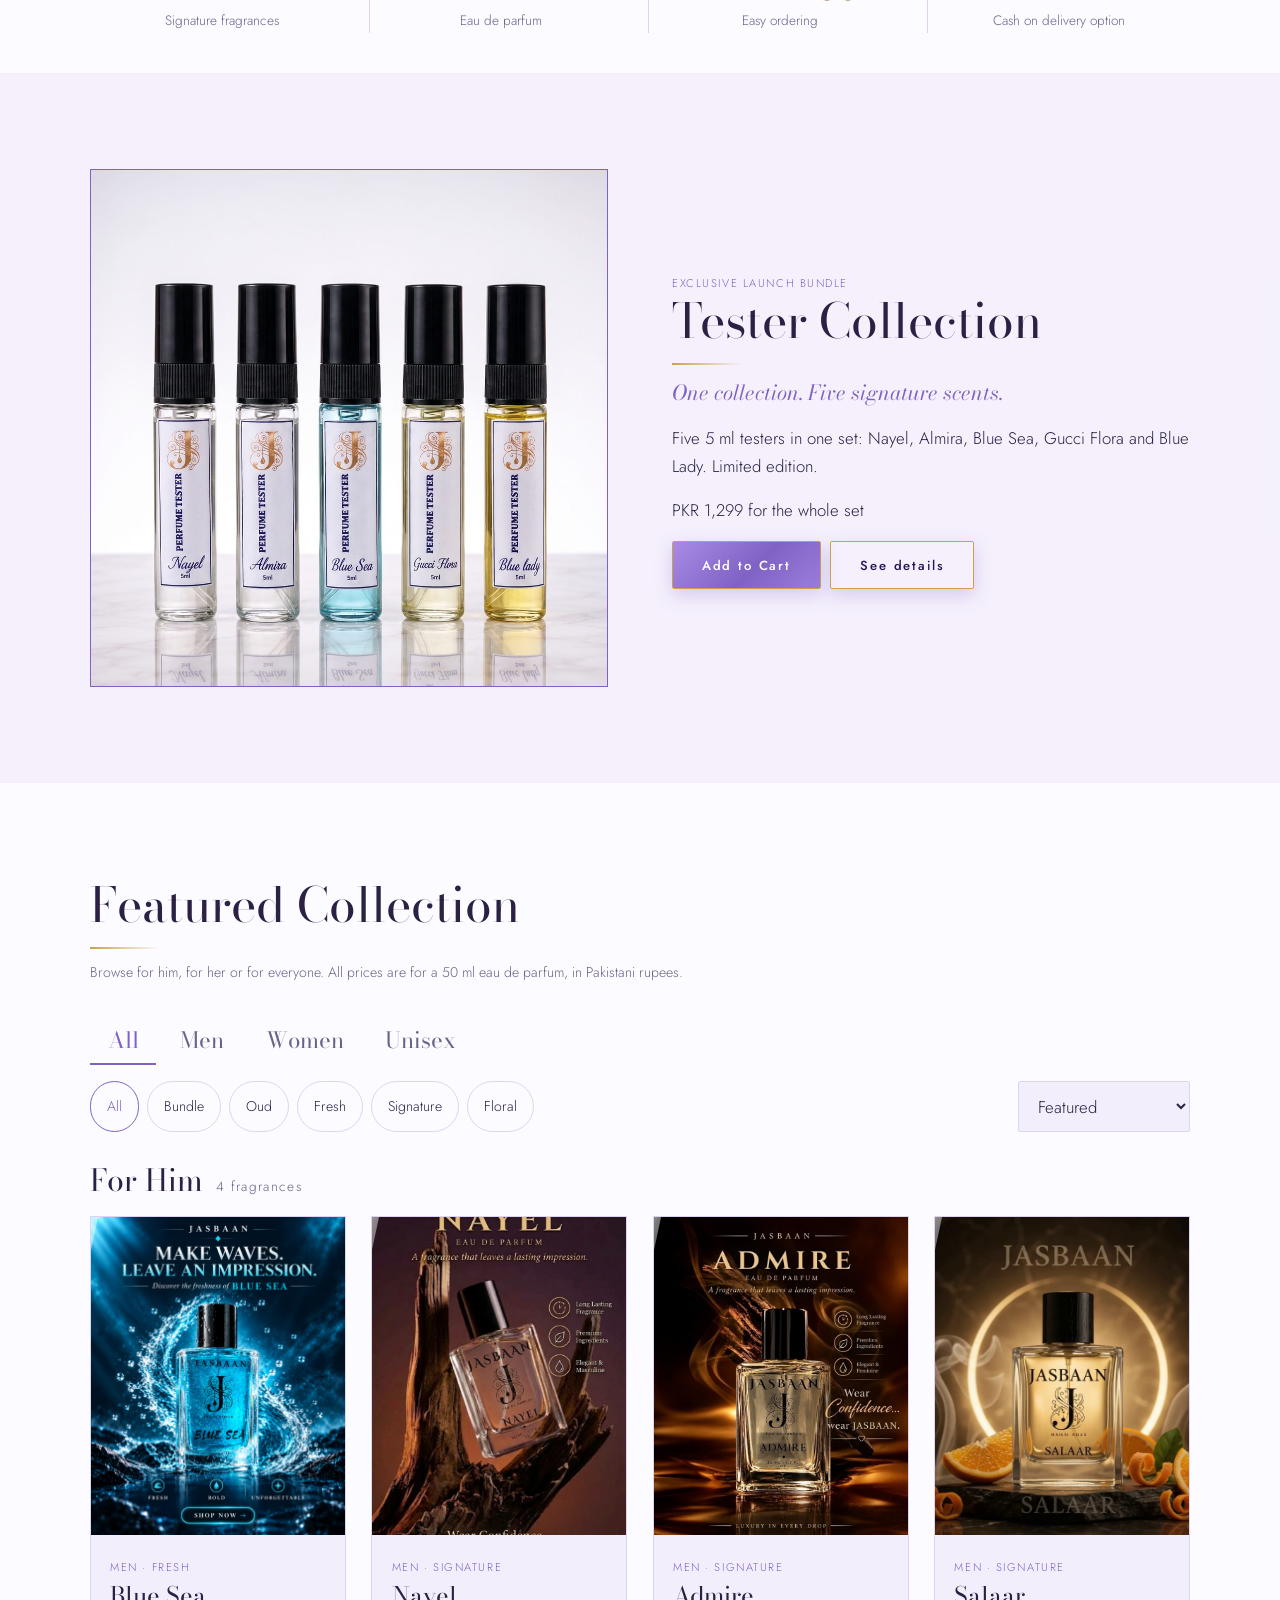
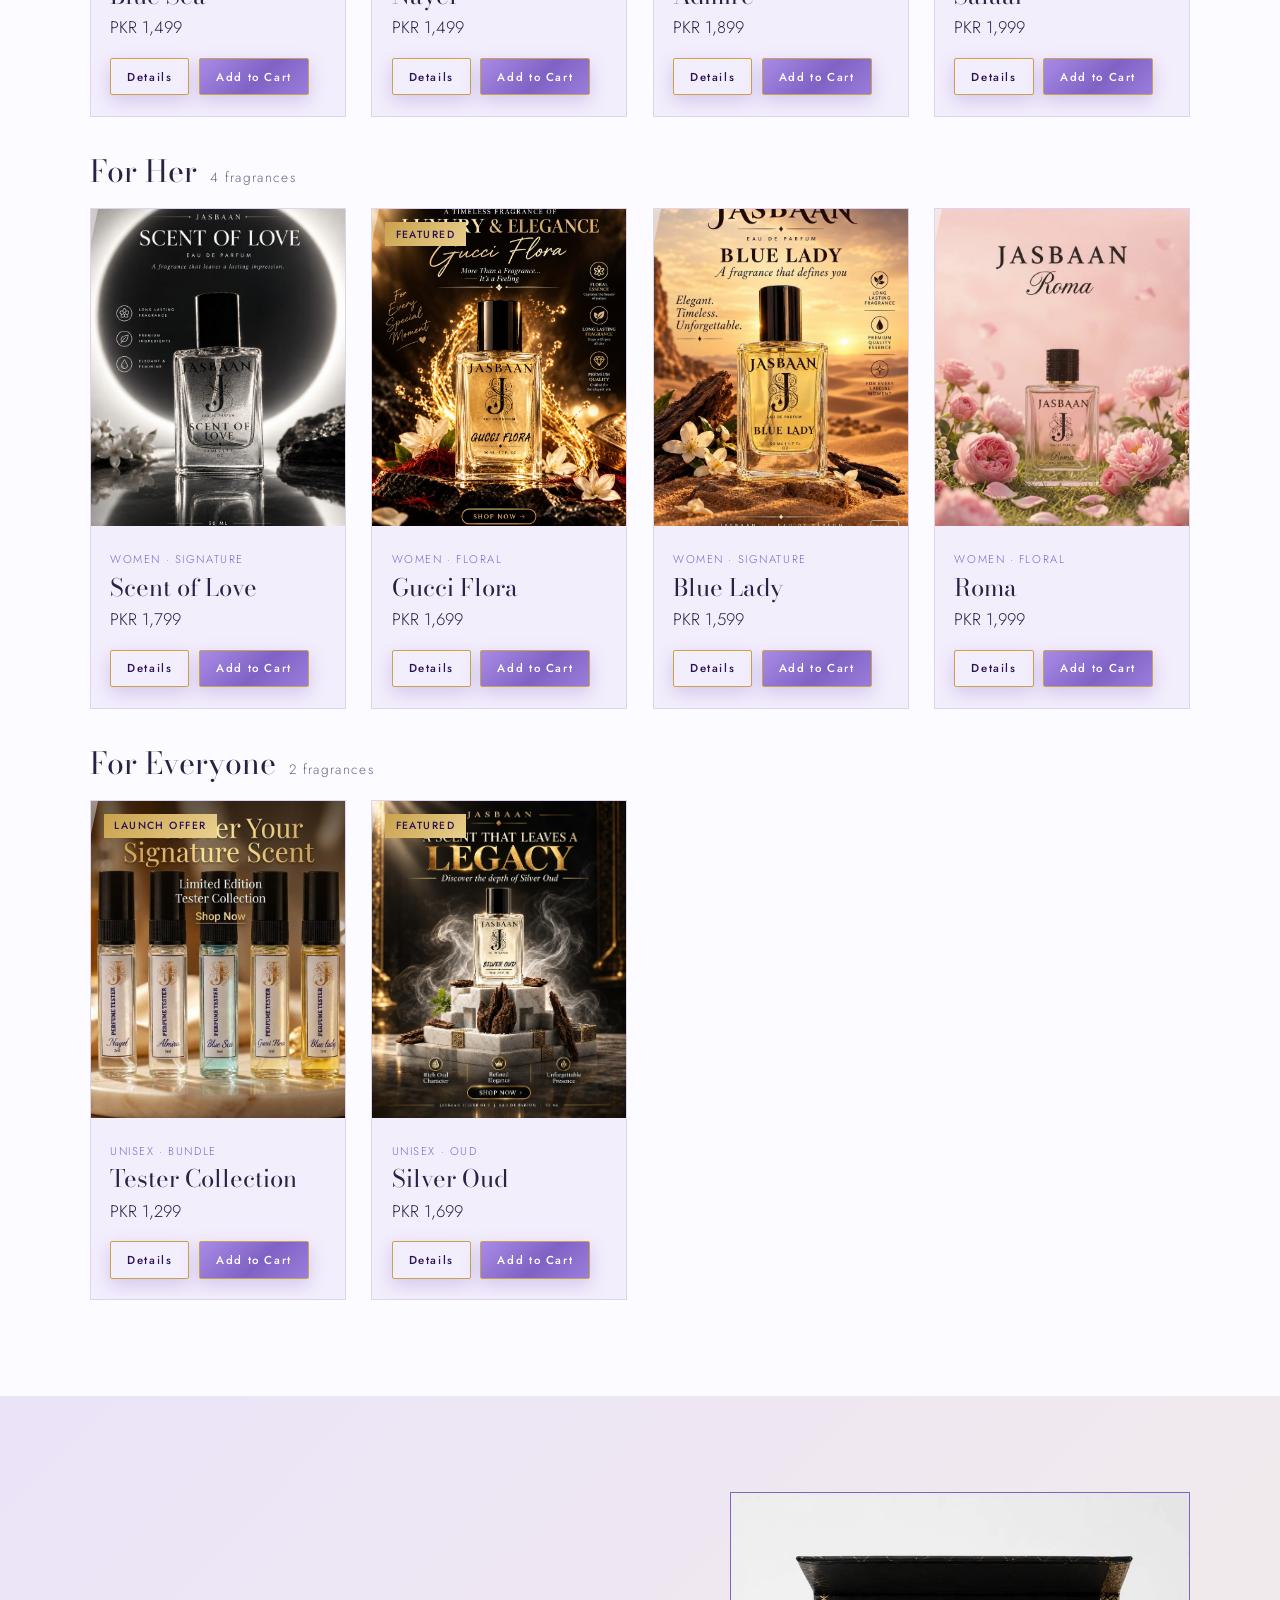
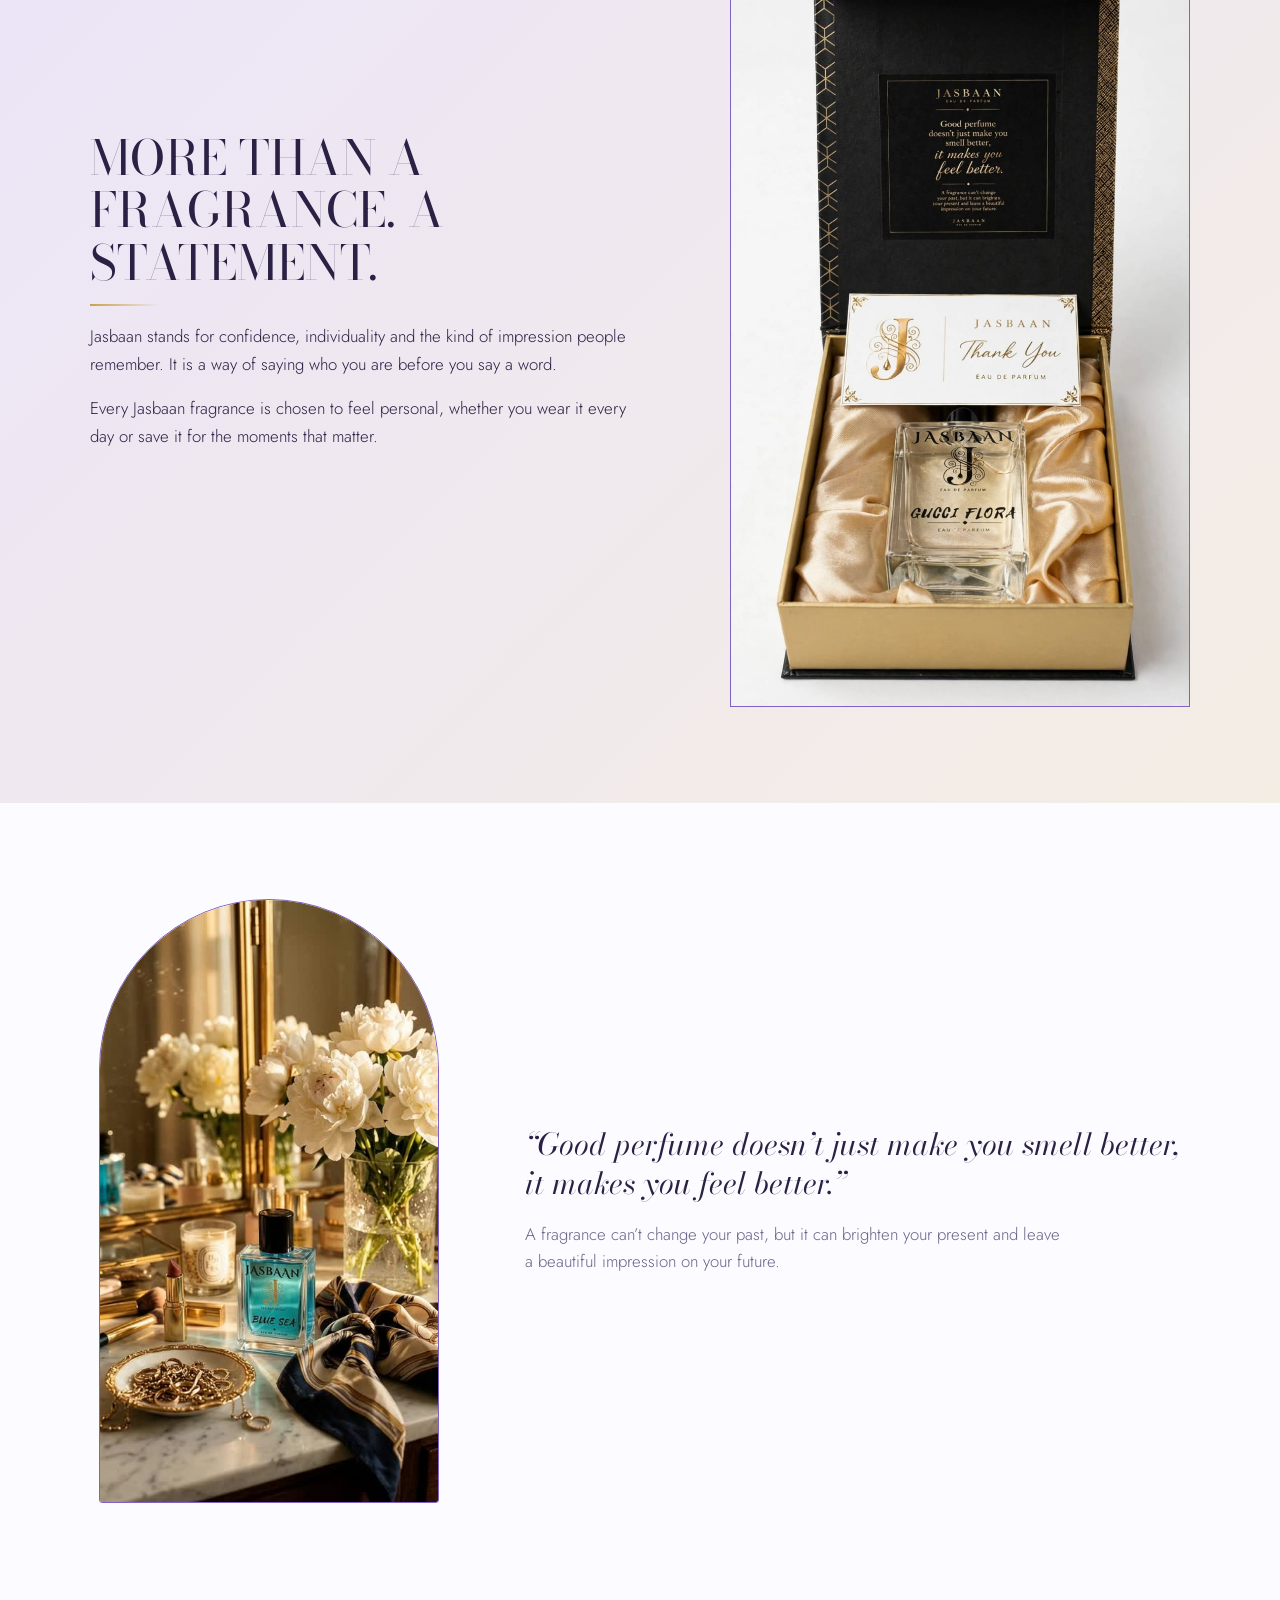
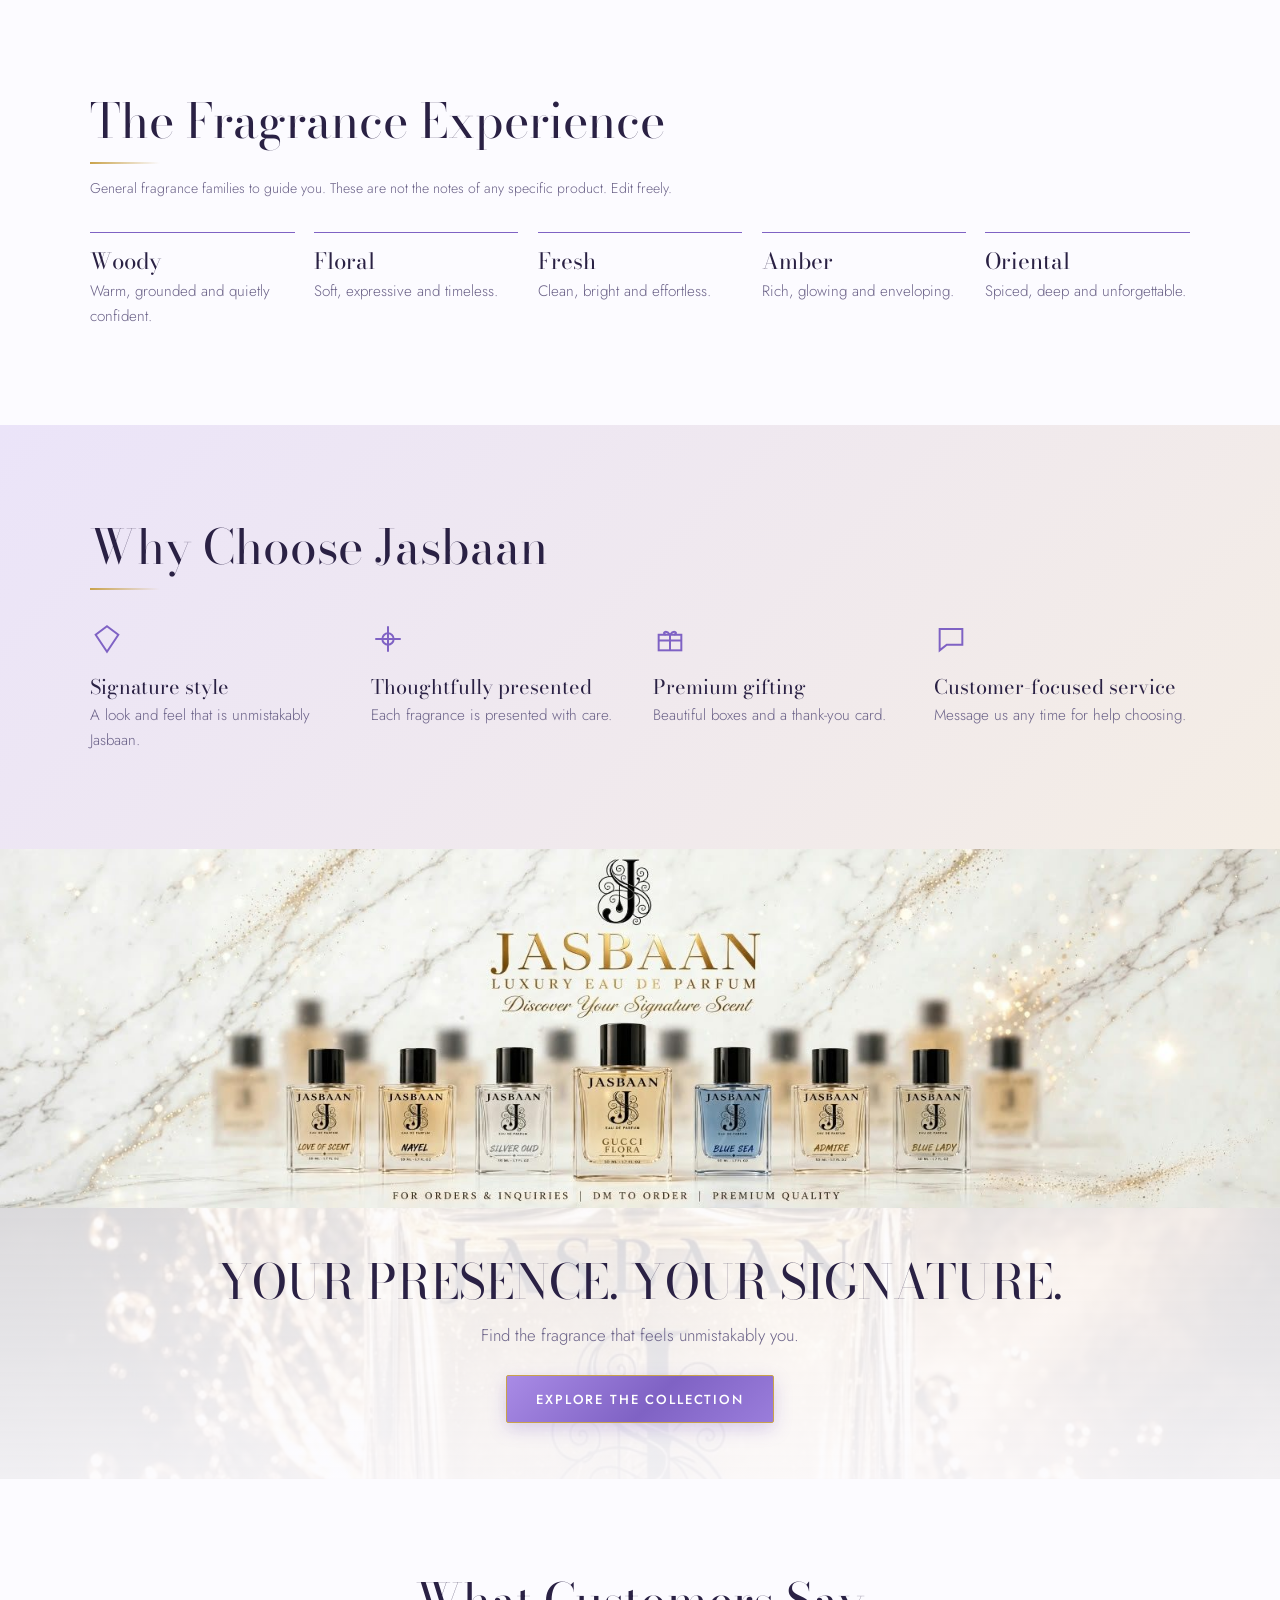
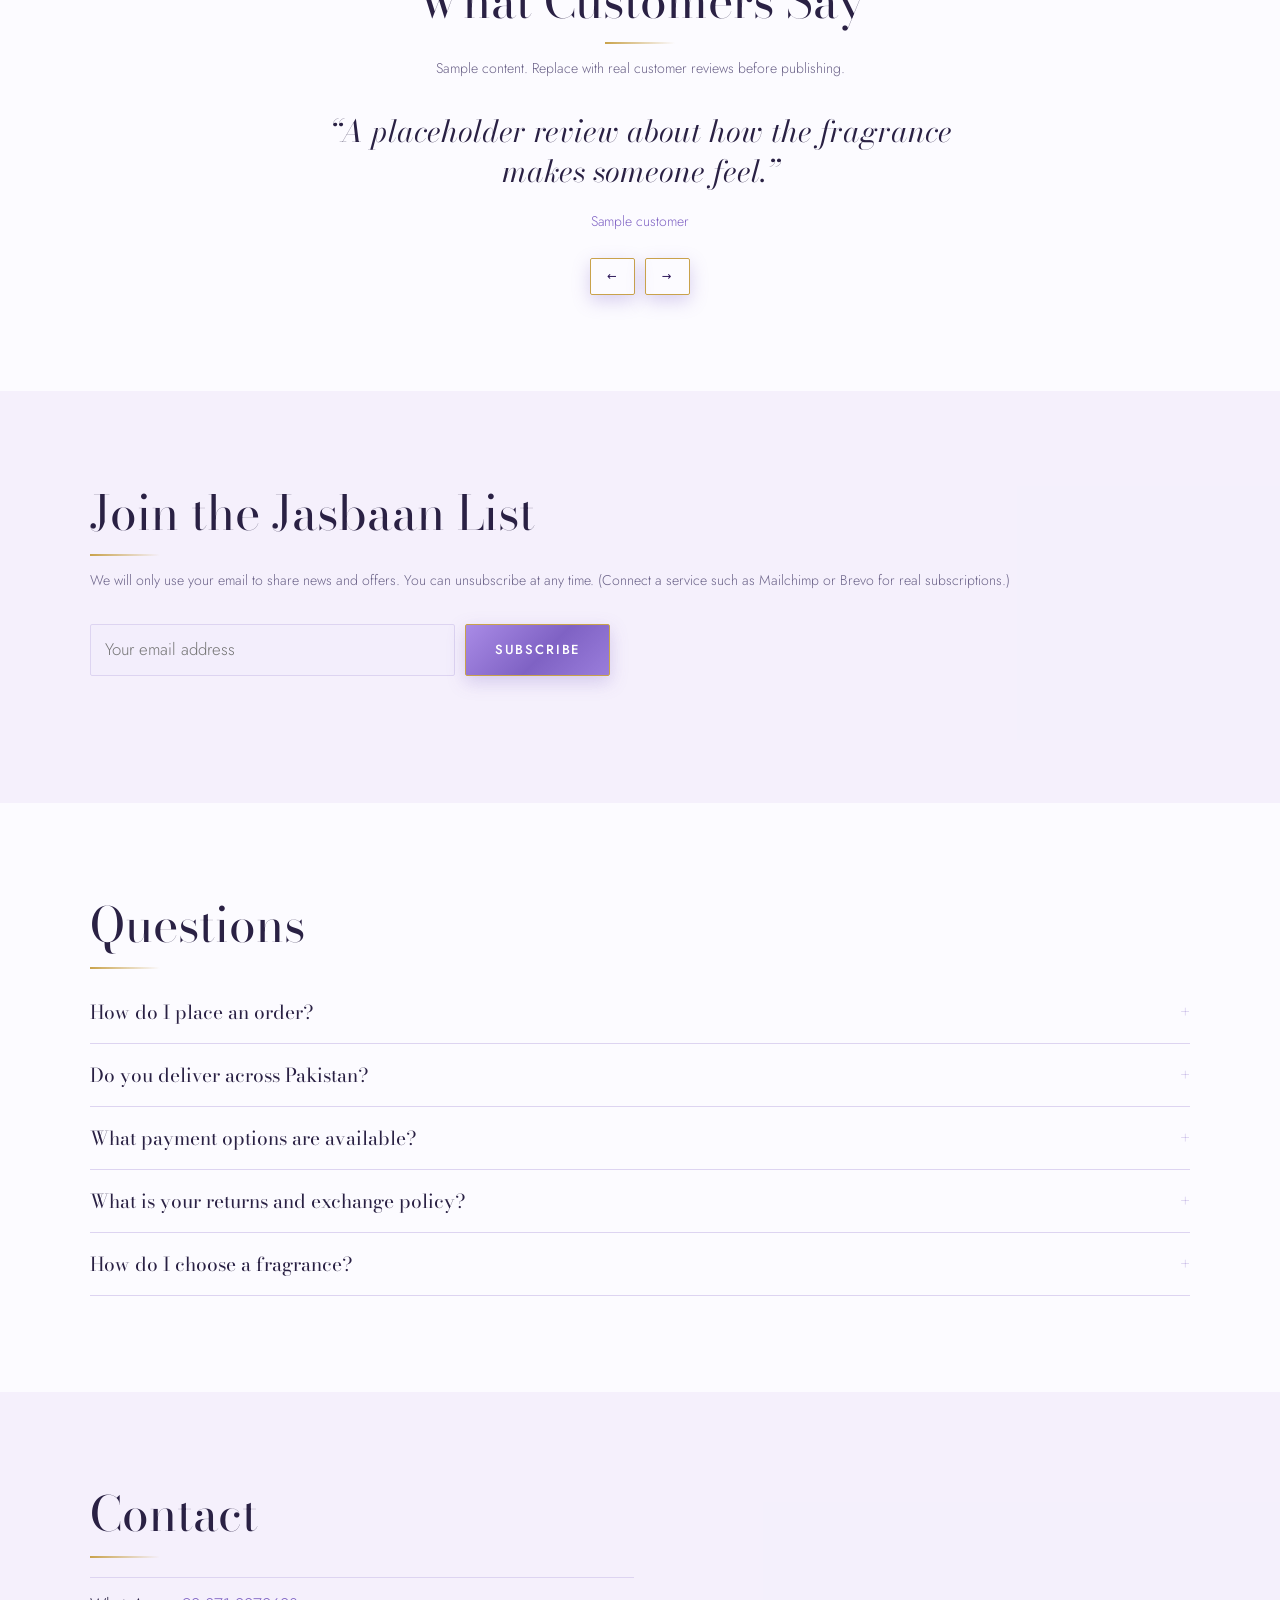
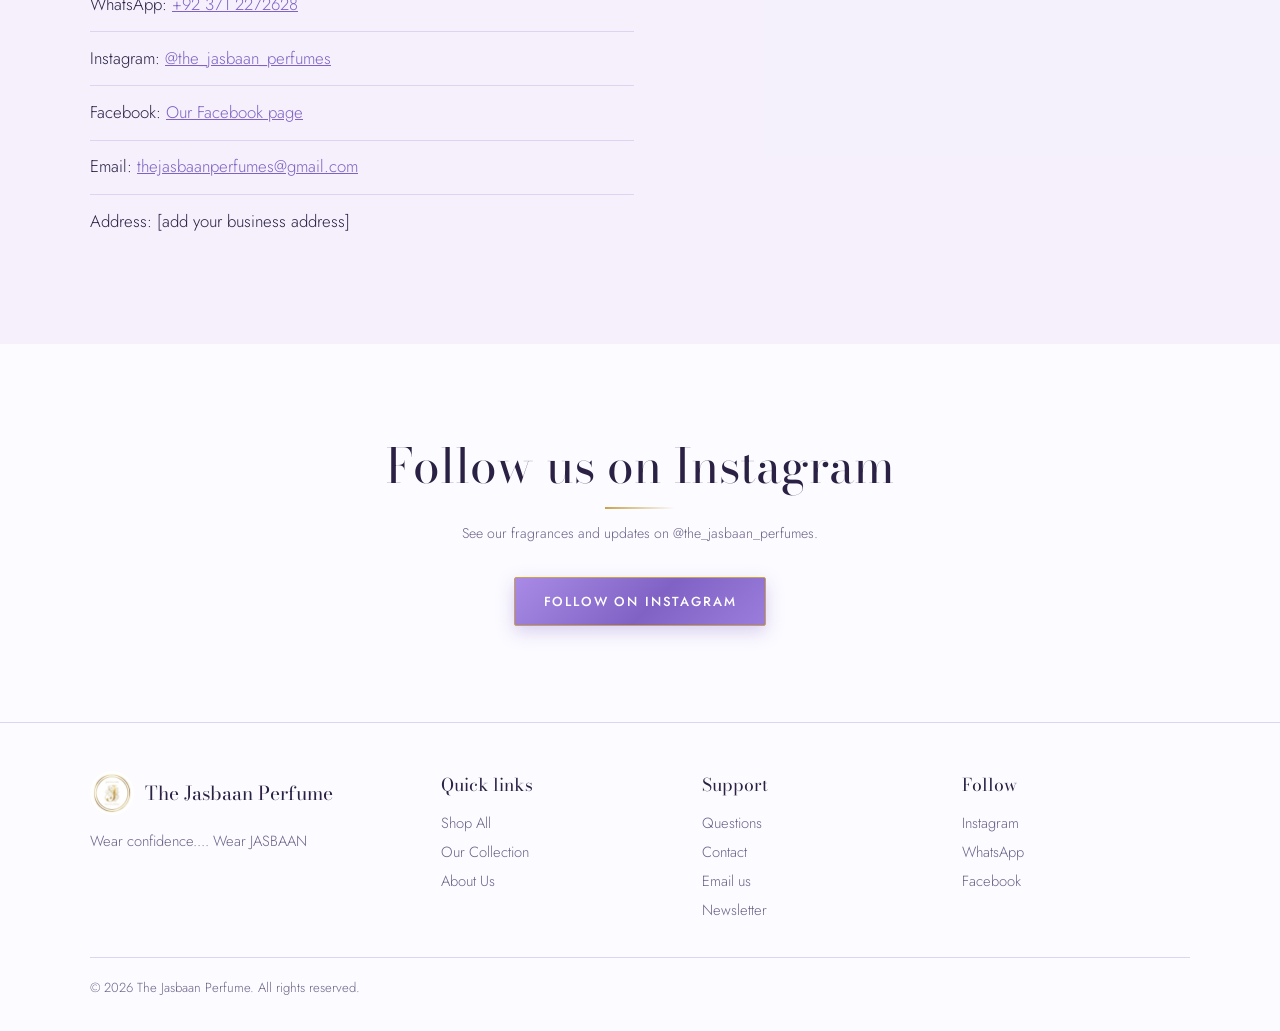
==== commit b4c36960: "Add files via upload" ====
--- a/index.html
+++ b/index.html
@@ -263,9 +263,9 @@
 -webkit-mask-image:linear-gradient(90deg,transparent,#000 8%,#000 92%,transparent),linear-gradient(180deg,transparent,#000 38%,#000 88%,transparent);-webkit-mask-composite:source-in;
 mask-image:linear-gradient(90deg,transparent,#000 8%,#000 92%,transparent),linear-gradient(180deg,transparent,#000 38%,#000 88%,transparent);mask-composite:intersect;opacity:.96}
 /* Brand ambassador signature */
-.amb{position:absolute;z-index:3;left:clamp(1.1rem,30%,26rem);top:clamp(15rem,50%,19rem);text-align:center;padding:.9rem 1.5rem 1rem;border-radius:18px;background:rgba(255,255,255,.34);backdrop-filter:blur(10px);-webkit-backdrop-filter:blur(10px);border:1px solid rgba(201,162,75,.55);box-shadow:0 18px 40px rgba(42,20,87,.18);animation:fade 1.2s ease .9s both}
+.amb{position:absolute;z-index:3;left:clamp(1.1rem,27%,23rem);top:clamp(17rem,52%,21rem);text-align:center;padding:0;border:0;background:none;box-shadow:none;animation:fade 1.2s ease .9s both}
 .amb small{display:block;font:500 .6rem var(--sans);letter-spacing:.3em;color:var(--champ)}
-.amb .sig{display:block;font:400 clamp(2.3rem,4.6vw,3.6rem)/1 'Mrs Saint Delafield','Pinyon Script','Brush Script MT',cursive;color:var(--plum);margin:.1rem 0 0;transform:rotate(-4deg);white-space:nowrap}
+.amb .sig{display:block;font:400 clamp(2.1rem,3.7vw,3rem)/1 'Mrs Saint Delafield','Pinyon Script','Brush Script MT',cursive;color:var(--plum);margin:.1rem 0 0;transform:rotate(-4deg);white-space:nowrap}
 .amb svg{display:block;width:100%;height:12px;margin-top:-.2rem}
 .amb svg path{fill:none;stroke:var(--champ);stroke-width:1.6;stroke-linecap:round;stroke-dasharray:260;stroke-dashoffset:260;animation:draw 1.6s ease 1.6s forwards}
 .amb em{display:block;font:italic .9rem var(--serif);color:var(--beige);margin-top:.25rem}
@@ -273,8 +273,10 @@
 @media (max-width:860px){
  .bn{flex-direction:column;min-height:0;padding-bottom:clamp(110px,26vw,210px)}
  .bn-man{position:relative;right:auto;top:auto;width:calc(100% + 2*clamp(1.1rem,4vw,2.5rem));max-width:none;margin:0 calc(-1*clamp(1.1rem,4vw,2.5rem));height:380px;order:-1;object-position:50% 14%;-webkit-mask-image:linear-gradient(180deg,#000 55%,transparent 100%);mask-image:linear-gradient(180deg,#000 55%,transparent 100%)}
- .bn-t{margin-top:-2rem;padding-top:0;text-align:left}
- .amb{top:225px;left:auto;right:.8rem;padding:.6rem 1rem .7rem}
+ .bn-t{padding-top:0;text-align:left}
+ .amb{position:relative;top:auto;left:auto;right:auto;order:1;align-self:center;margin:.2rem 0 0}
+ .bn-t{order:2;margin-top:.6rem}
+ .amb .sig{font-size:clamp(2.3rem,9vw,3rem)}
 }
 
 /* Lavender + champagne-gold contrast accents */
@@ -492,6 +494,7 @@
 </aside>
 <dialog id="modal" aria-label="Details"></dialog>
 <div id="toast" role="status" aria-live="polite"></div>
+<script src="products.js"></script>
 <script src="script.js"></script>
 
 </body></html>
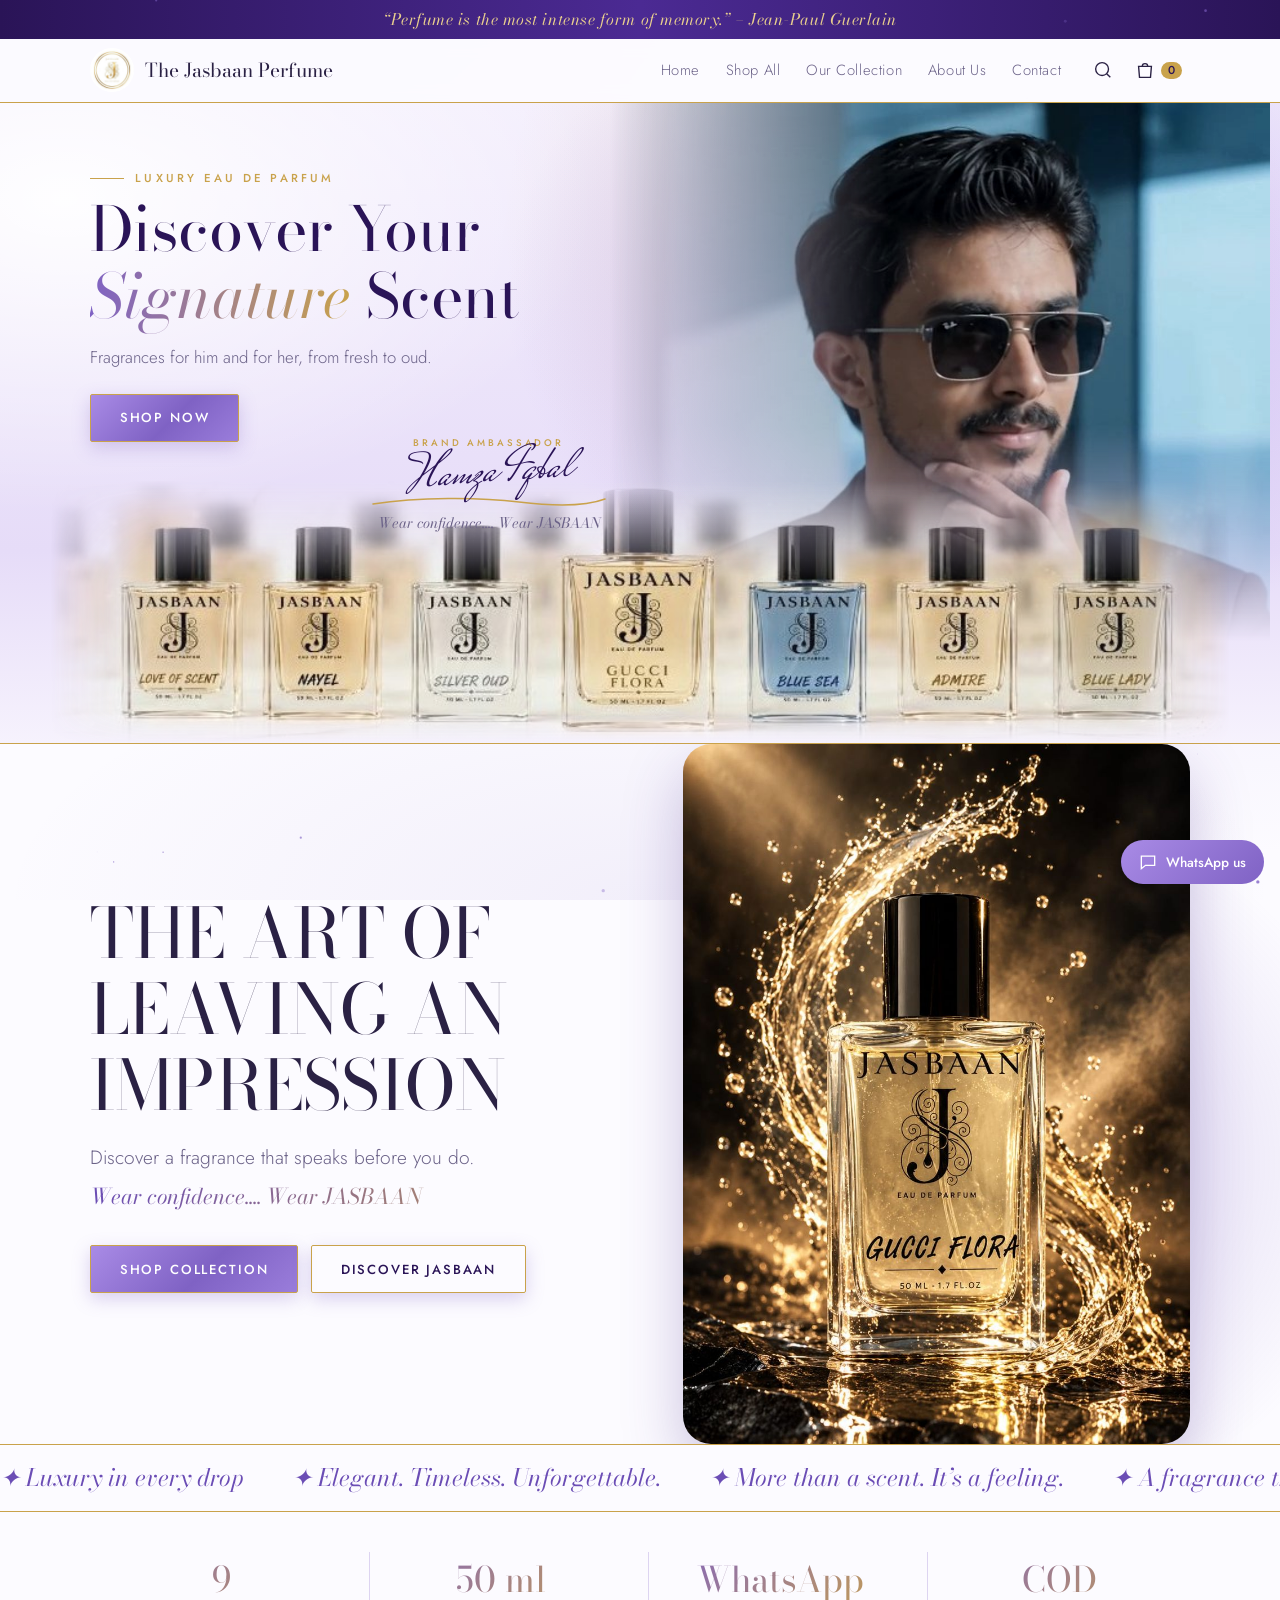
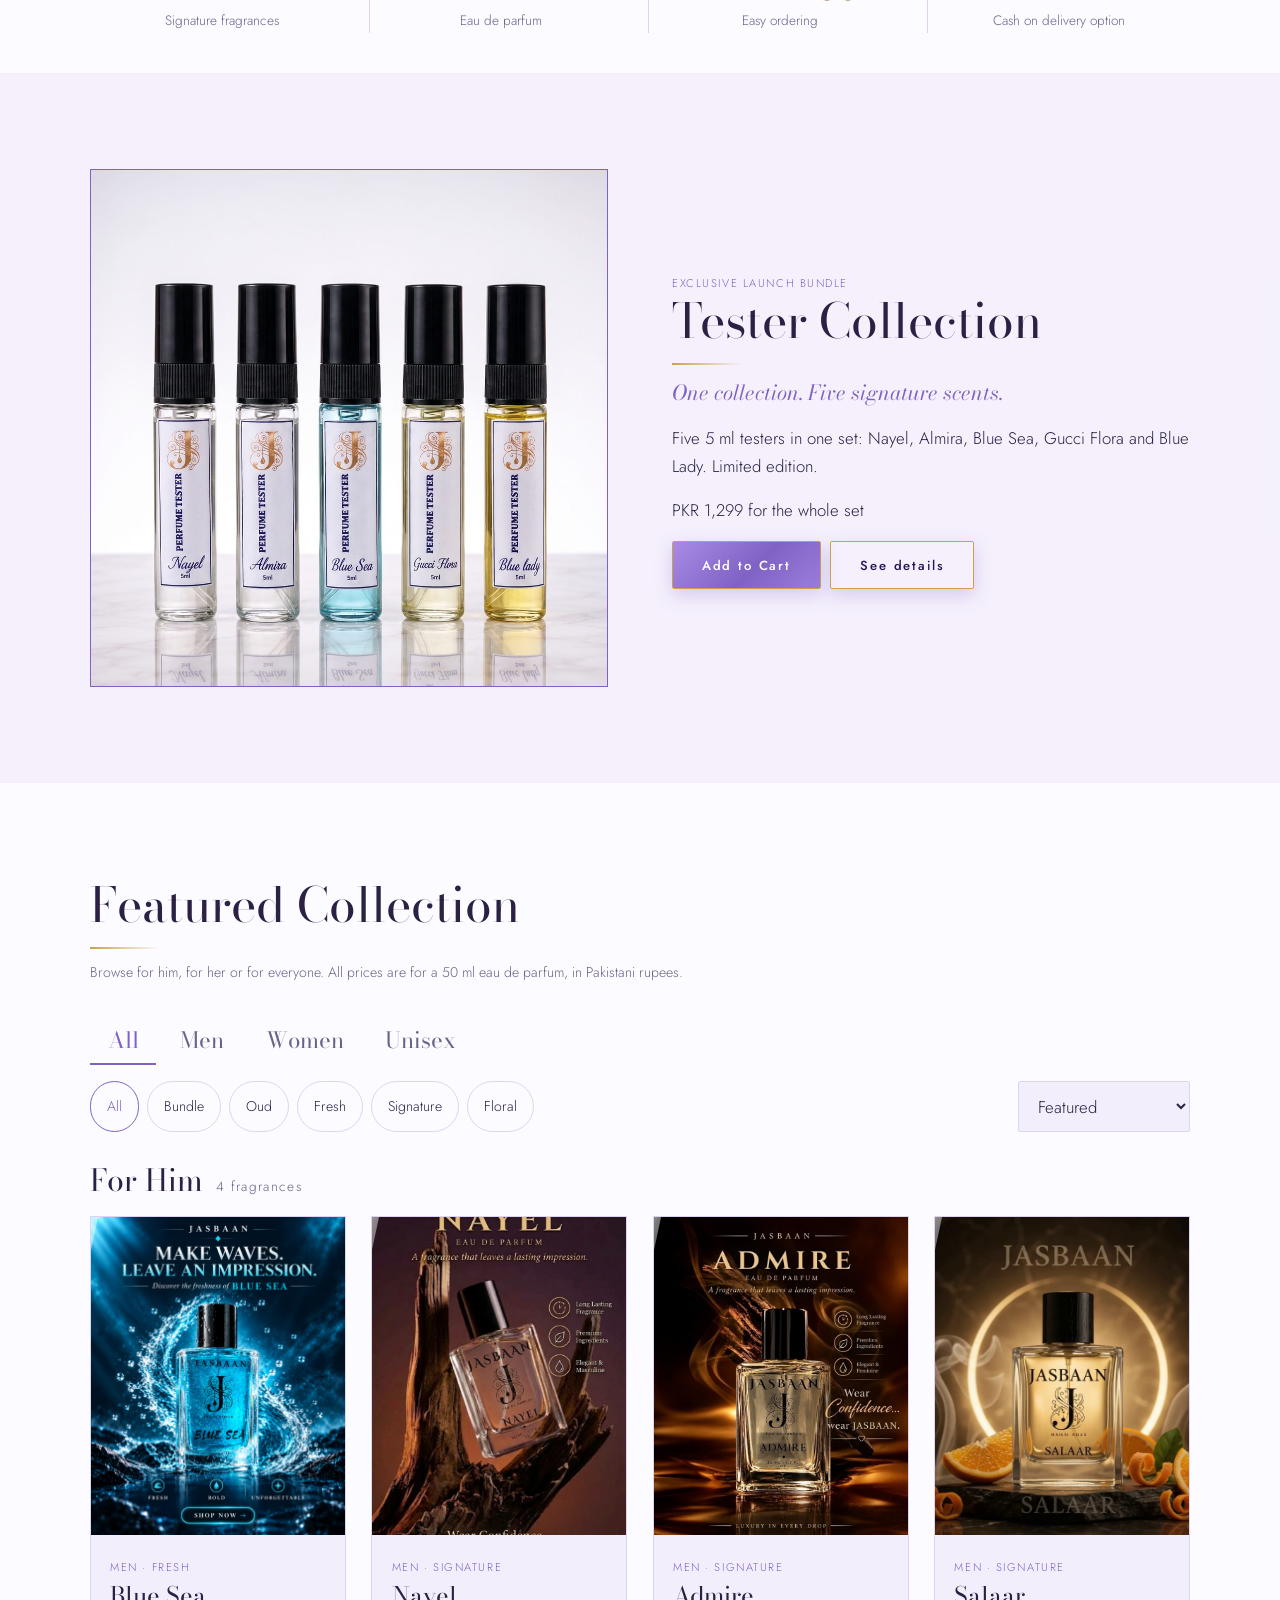
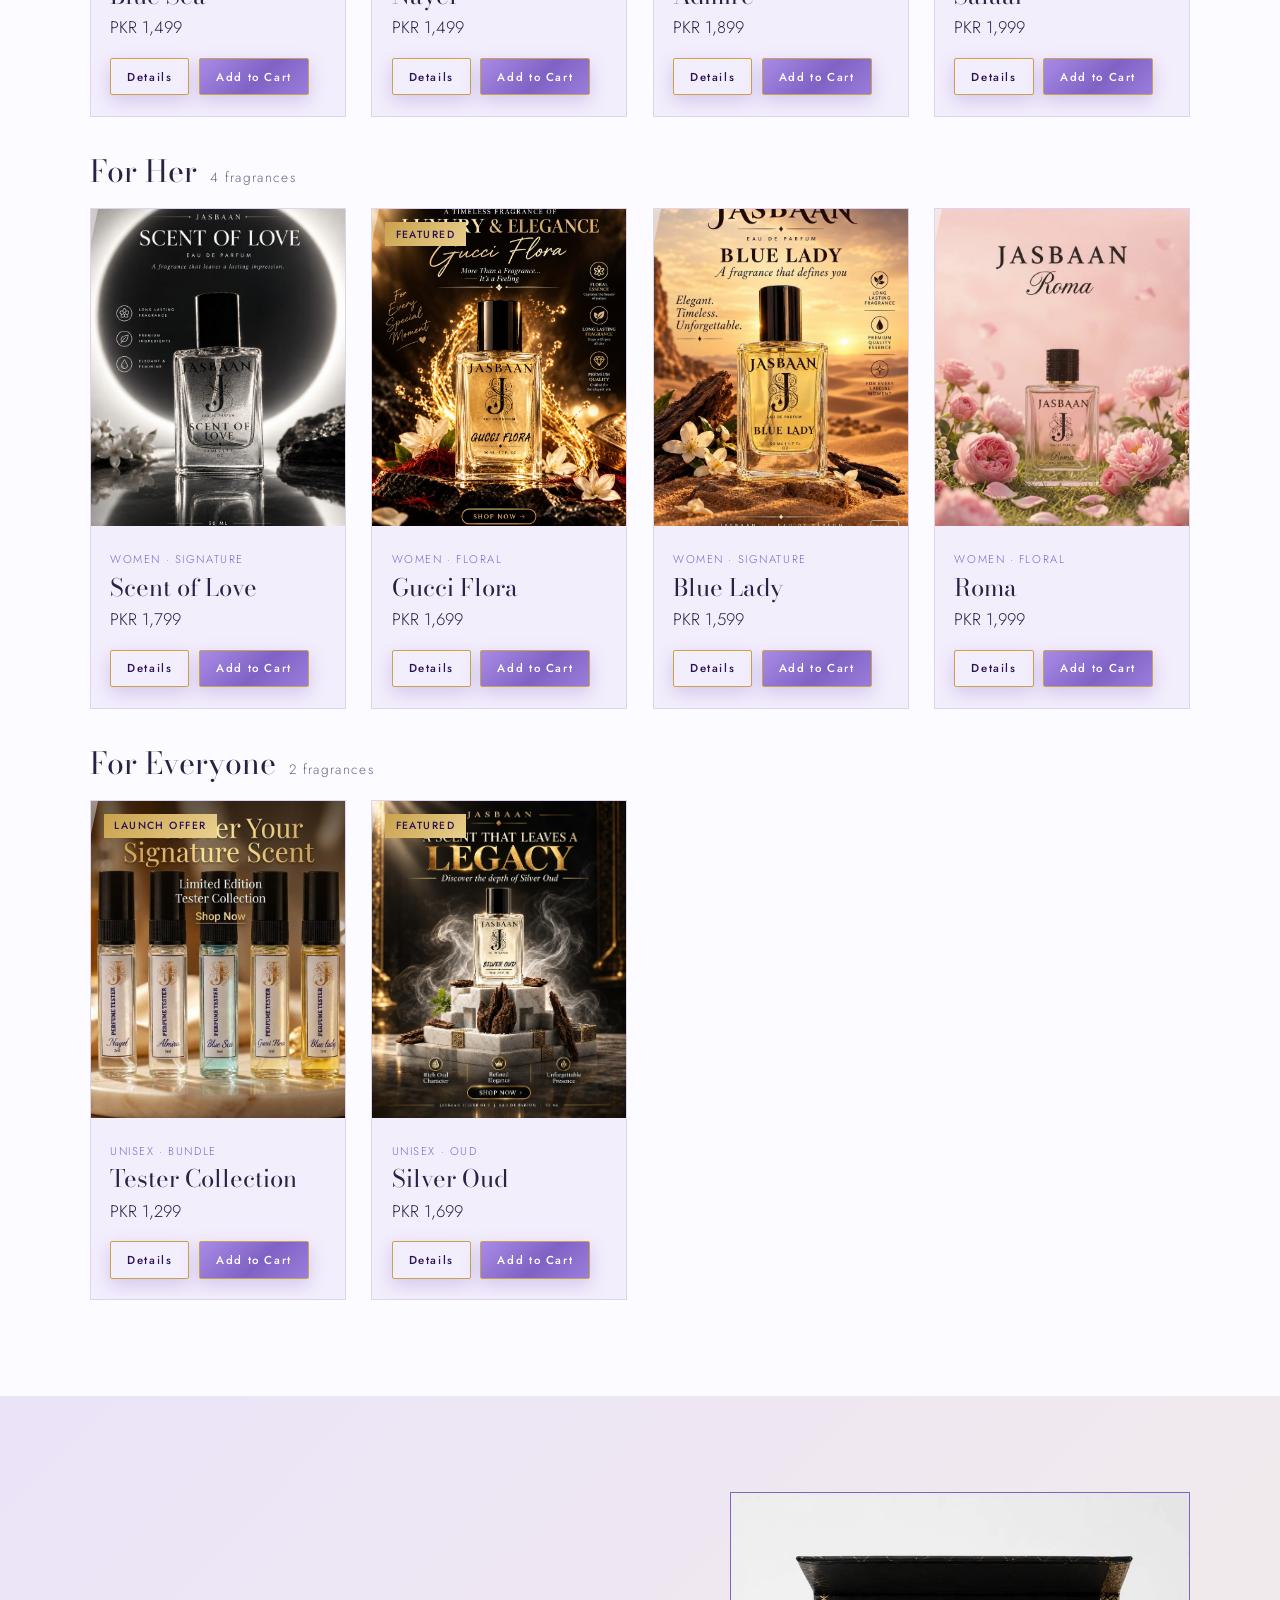
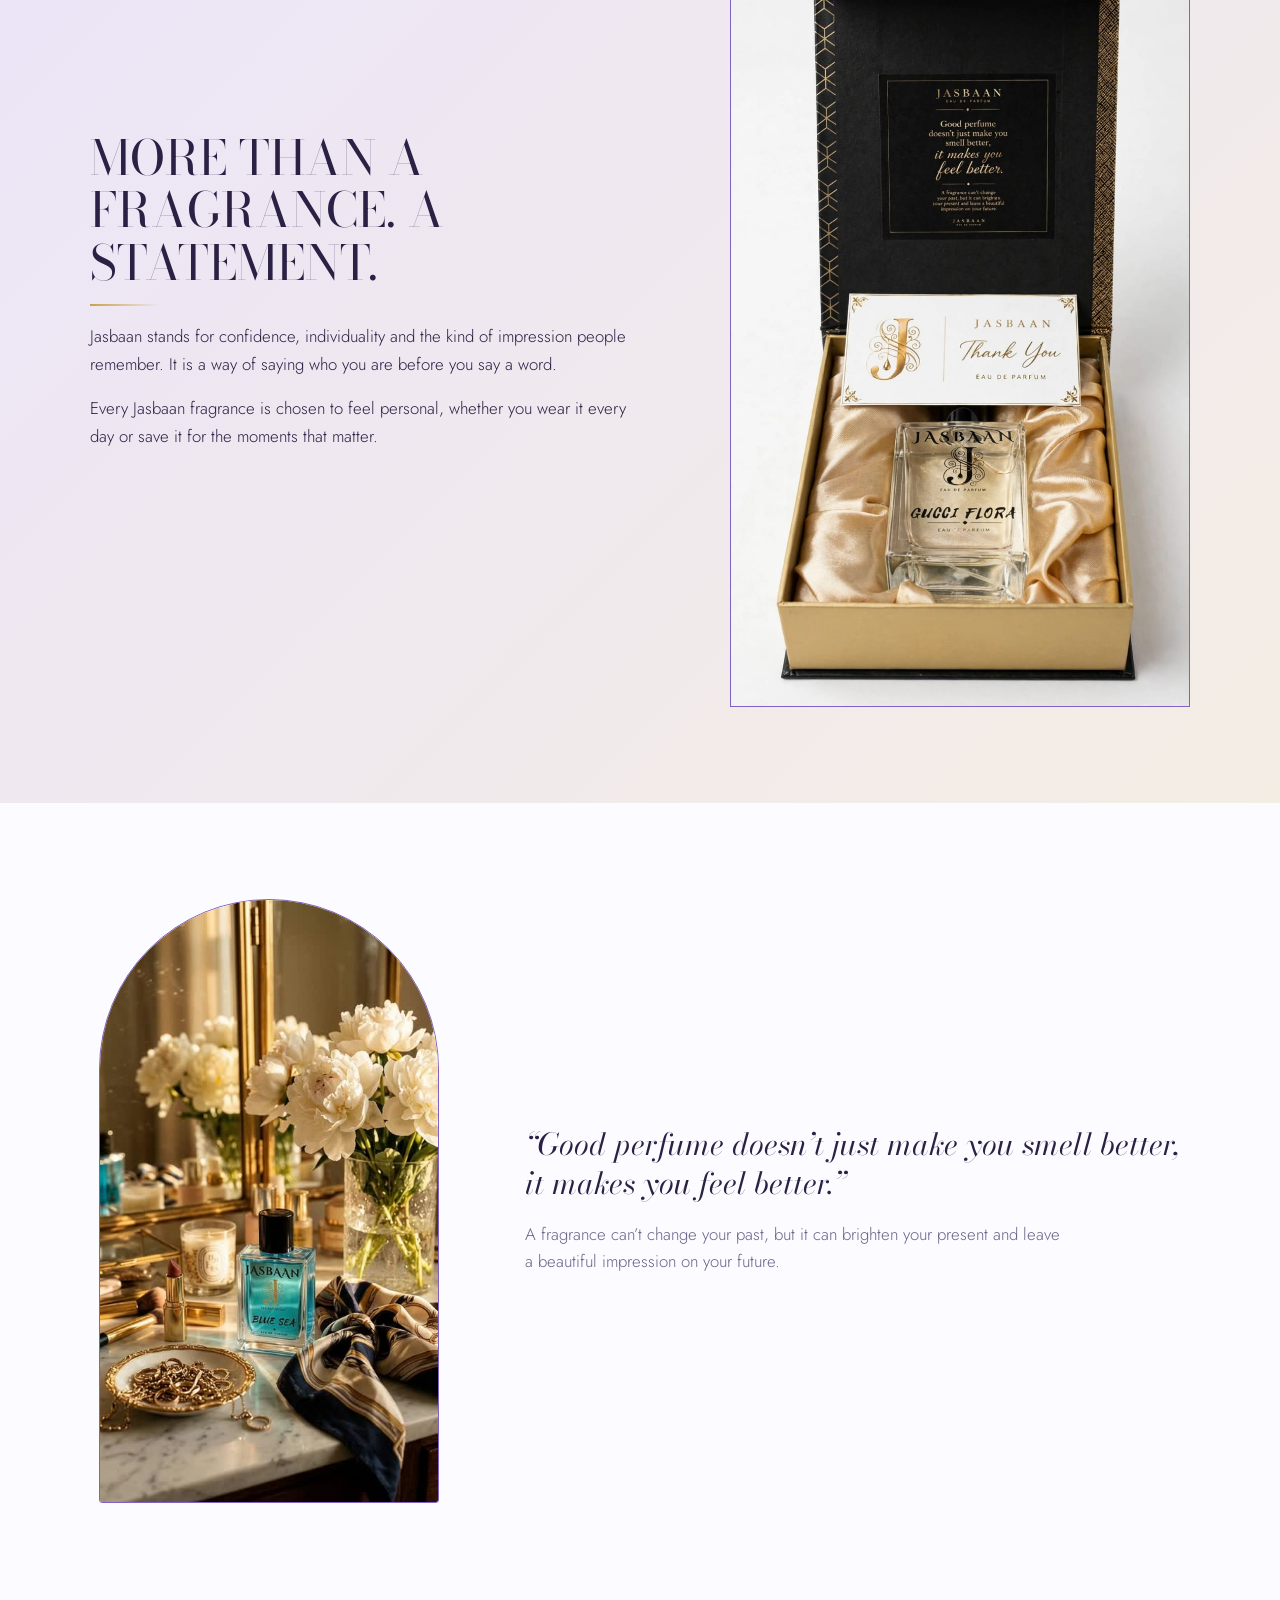
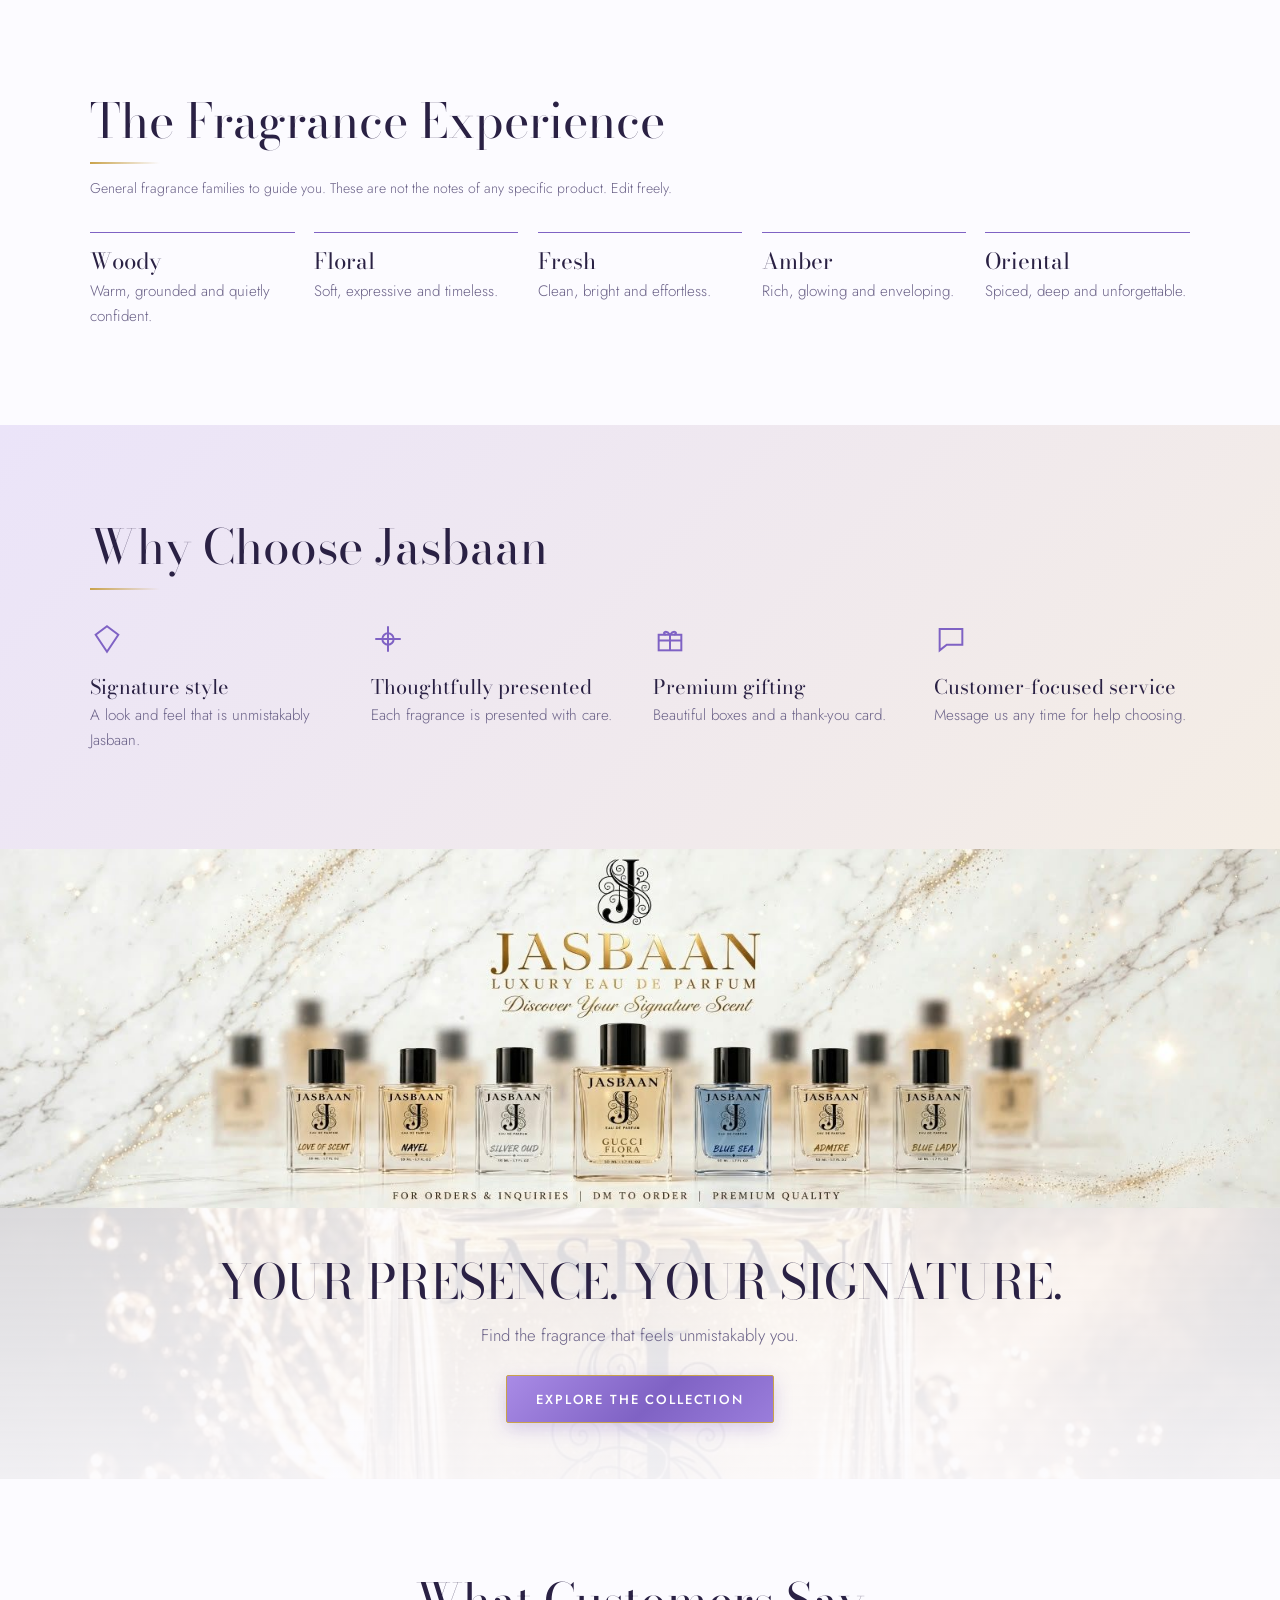
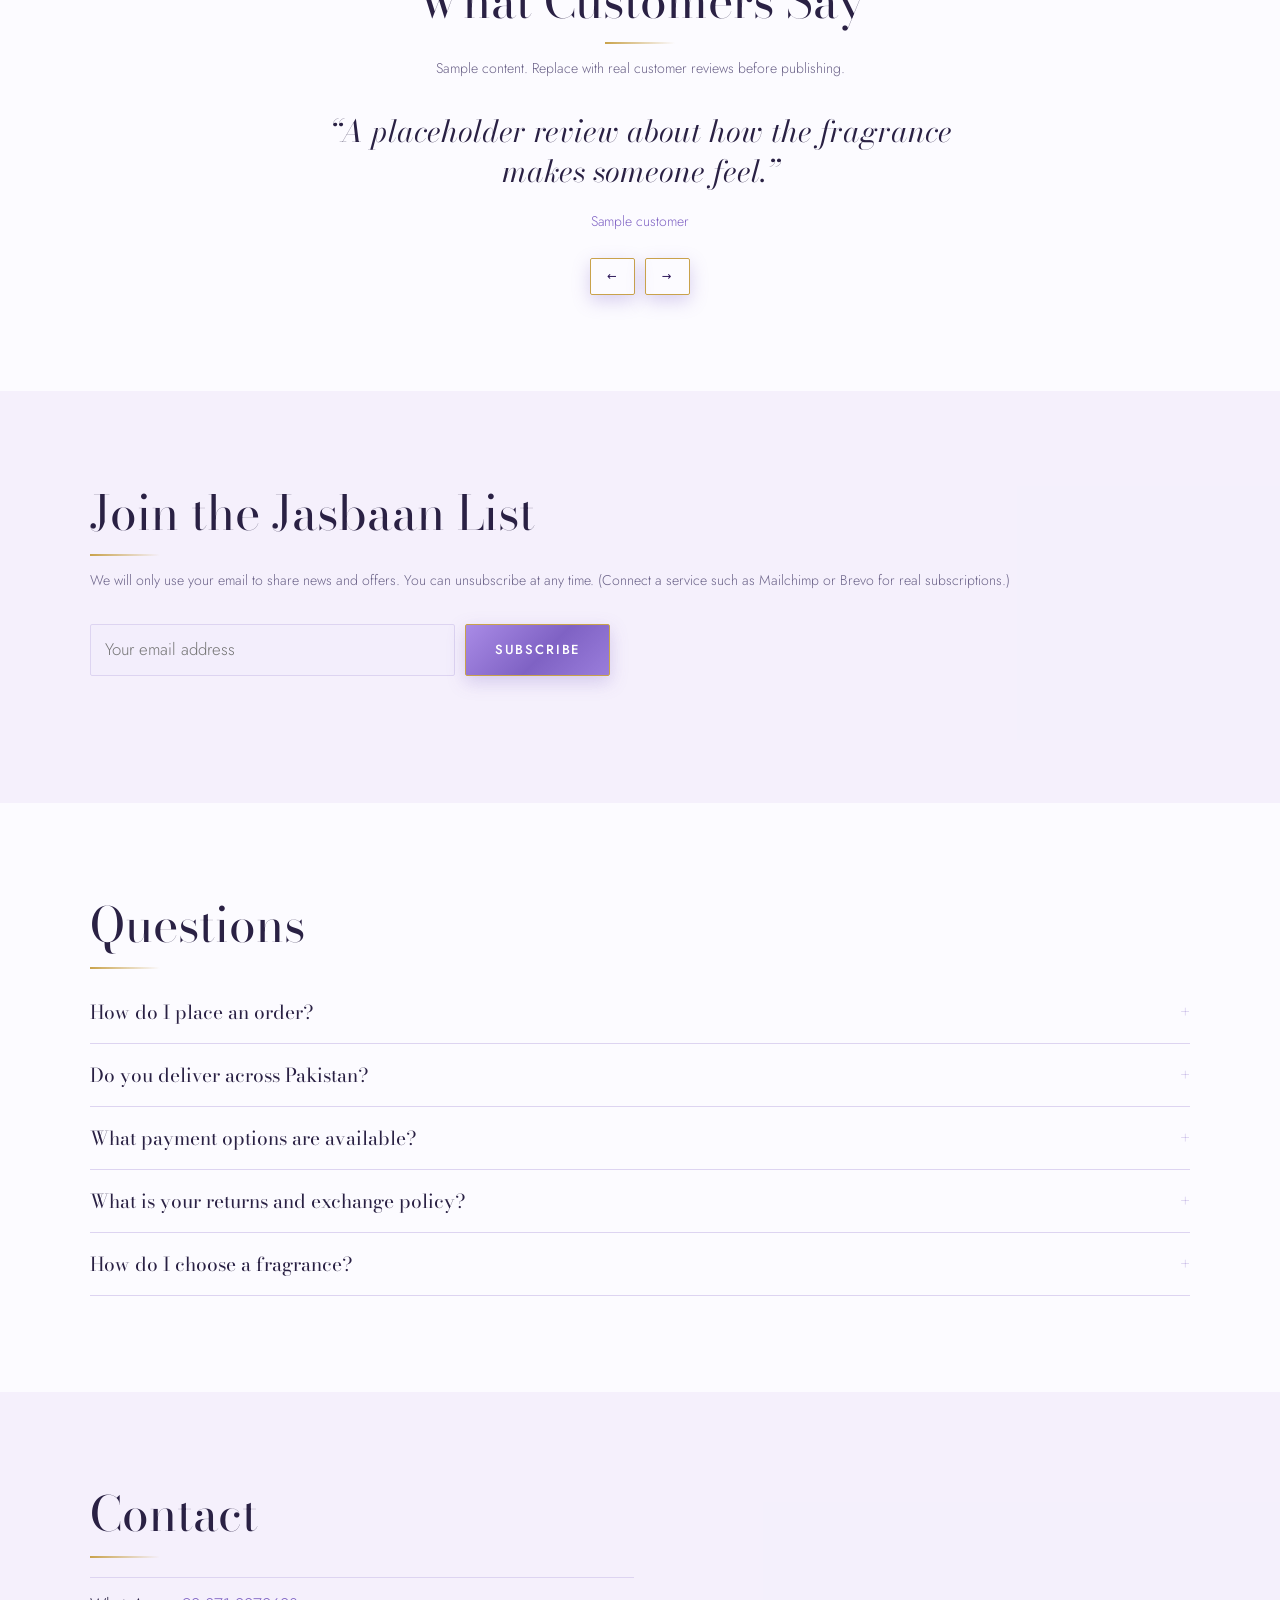
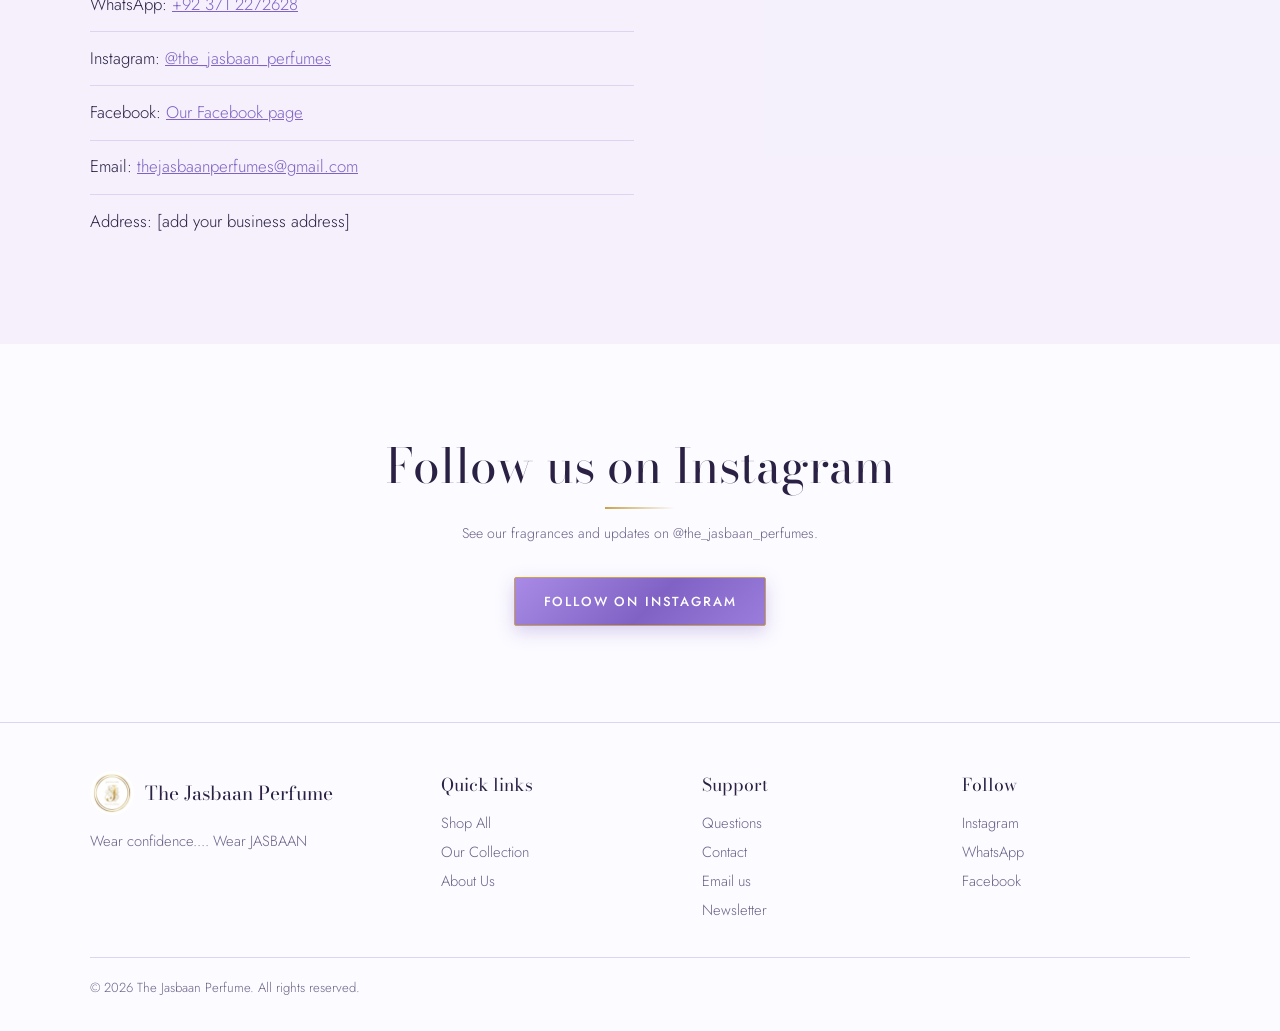
==== commit dc260c60: "Add files via upload" ====
--- a/index.html
+++ b/index.html
@@ -494,6 +494,7 @@
 </aside>
 <dialog id="modal" aria-label="Details"></dialog>
 <div id="toast" role="status" aria-live="polite"></div>
+<script src="store-config.js"></script>
 <script src="products.js"></script>
 <script src="script.js"></script>
 
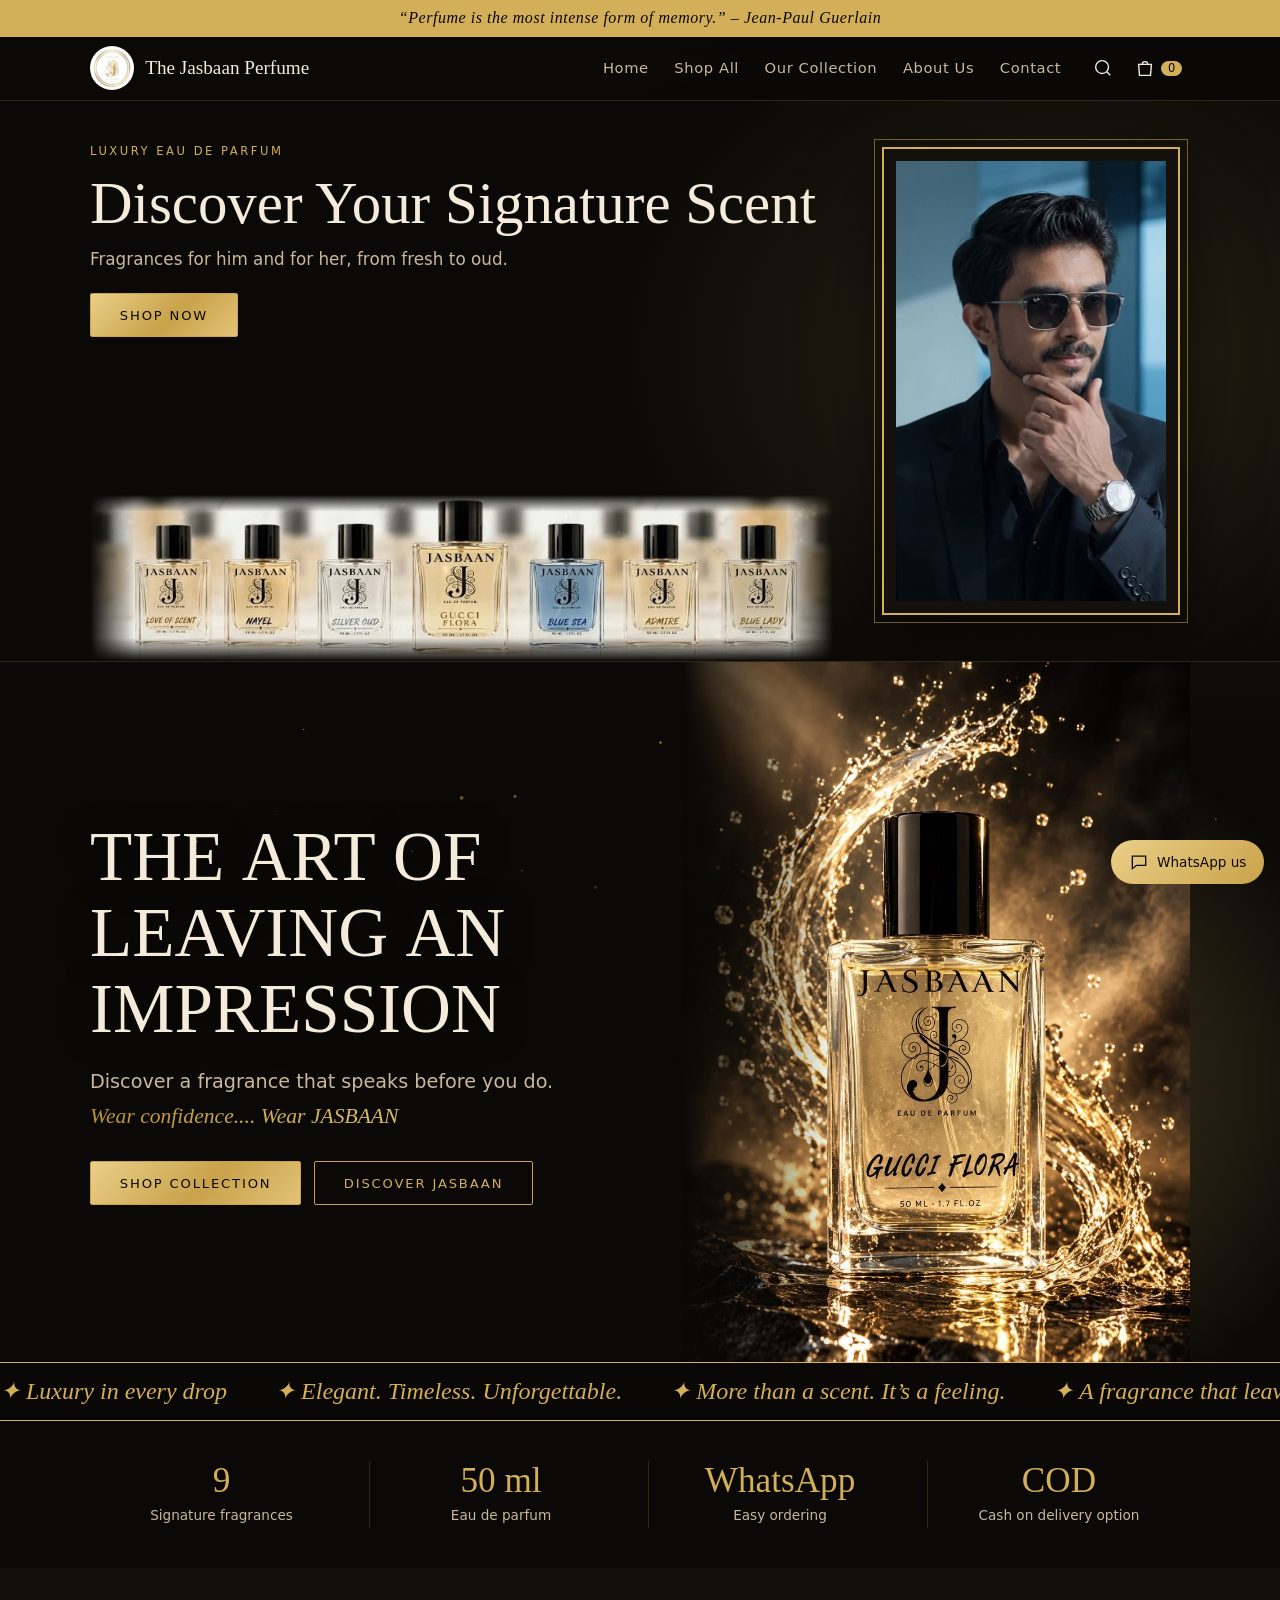
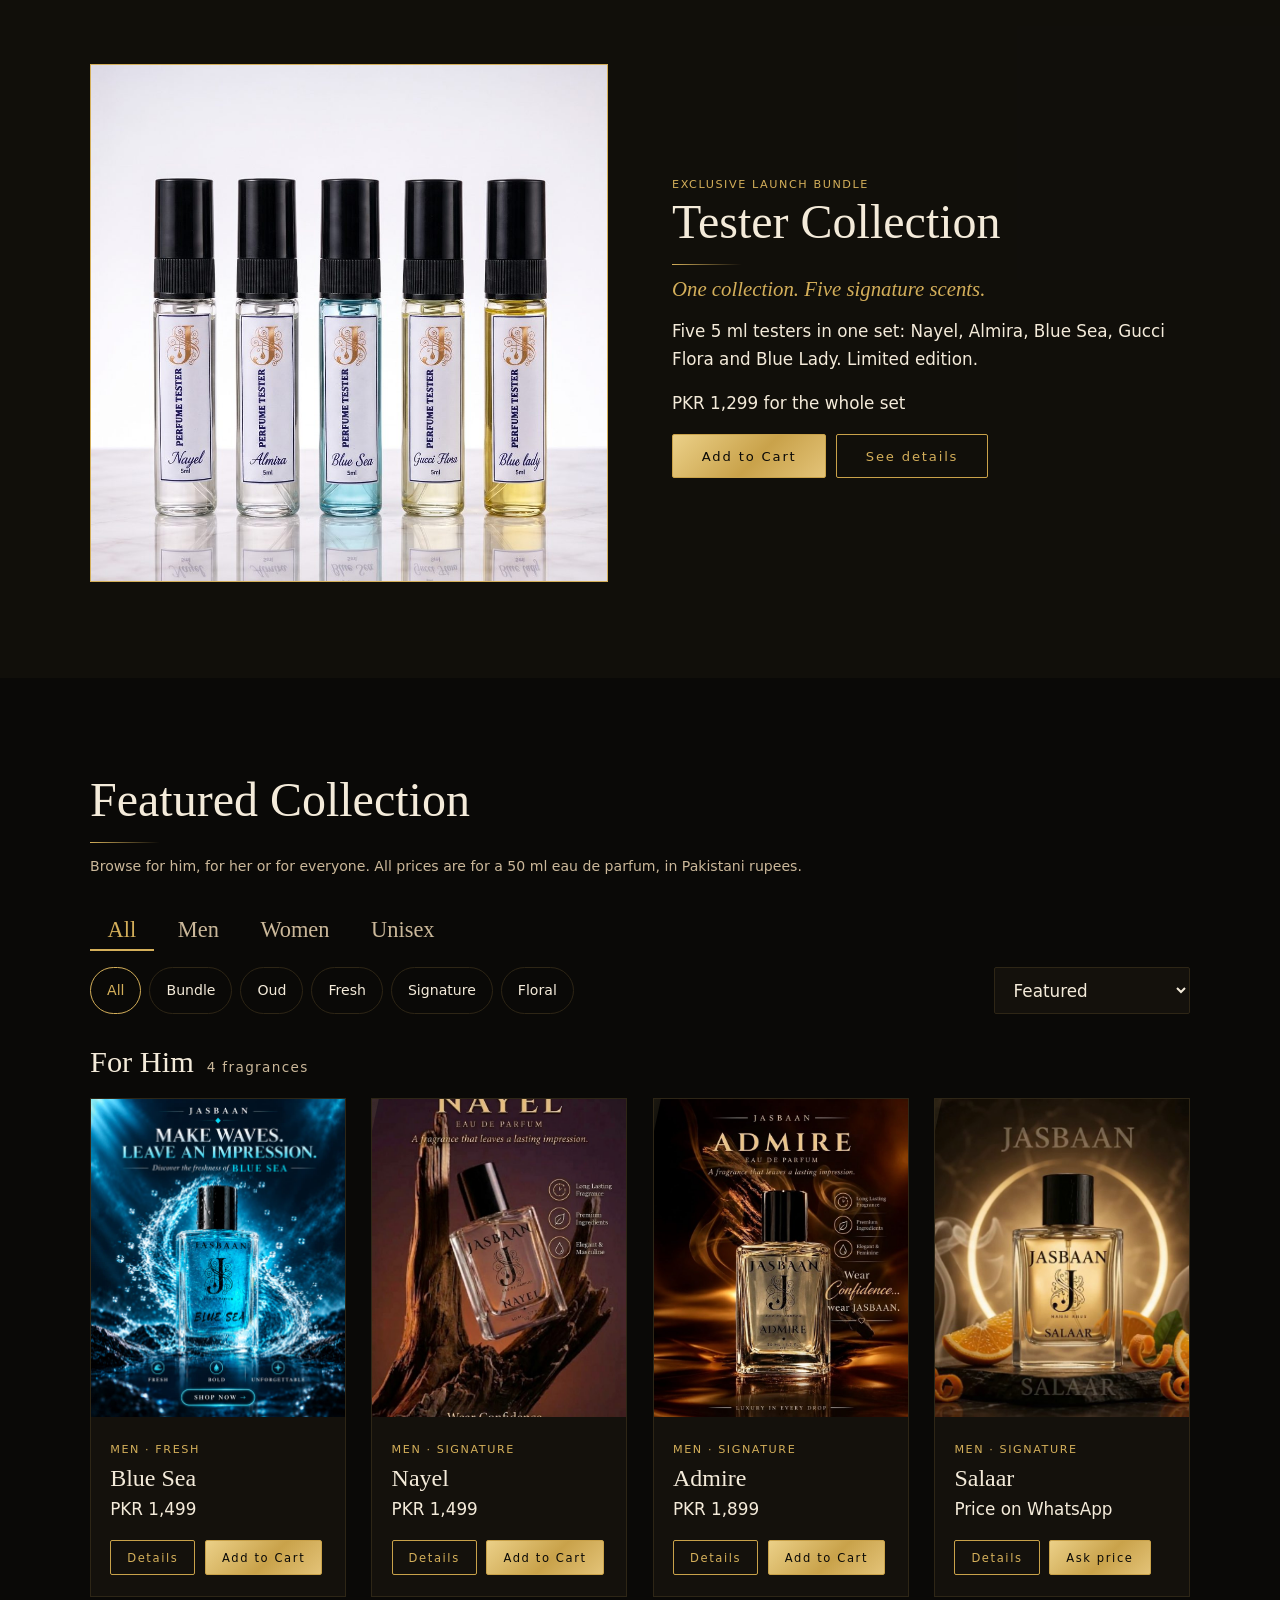
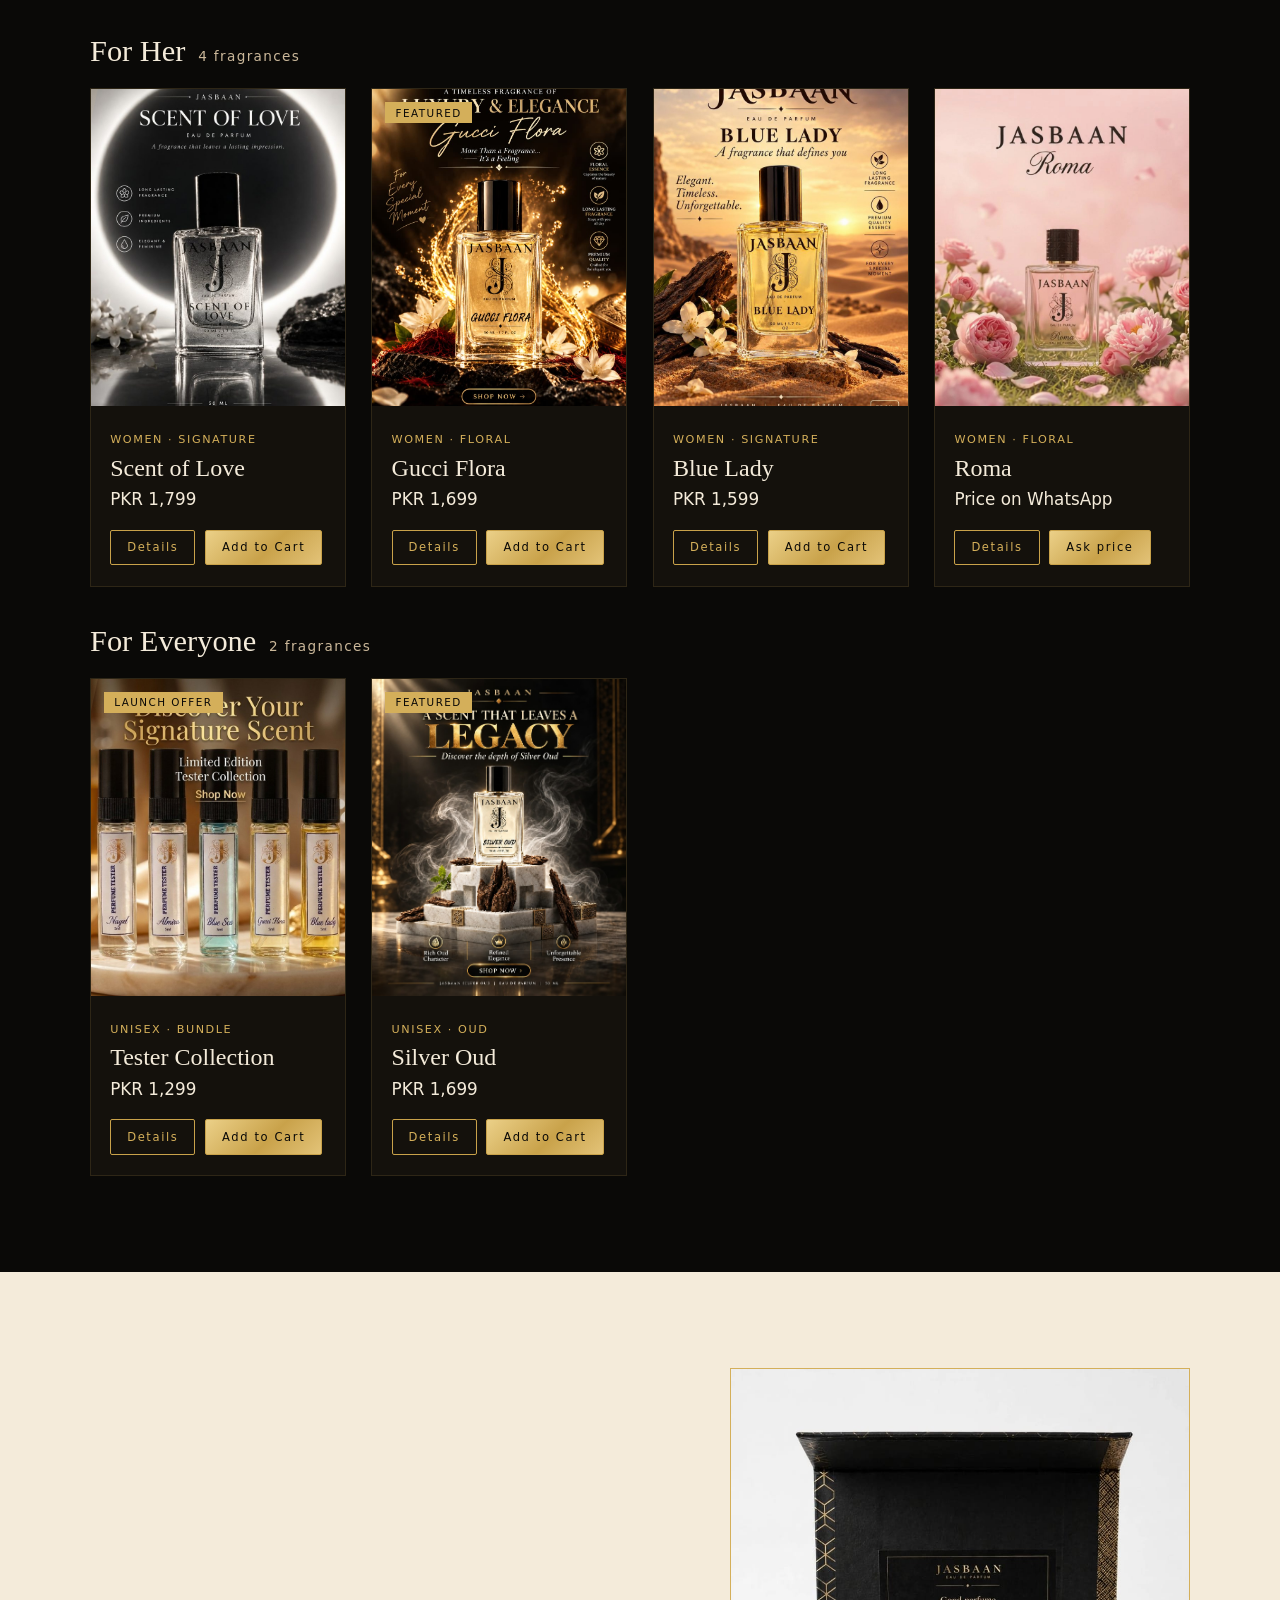
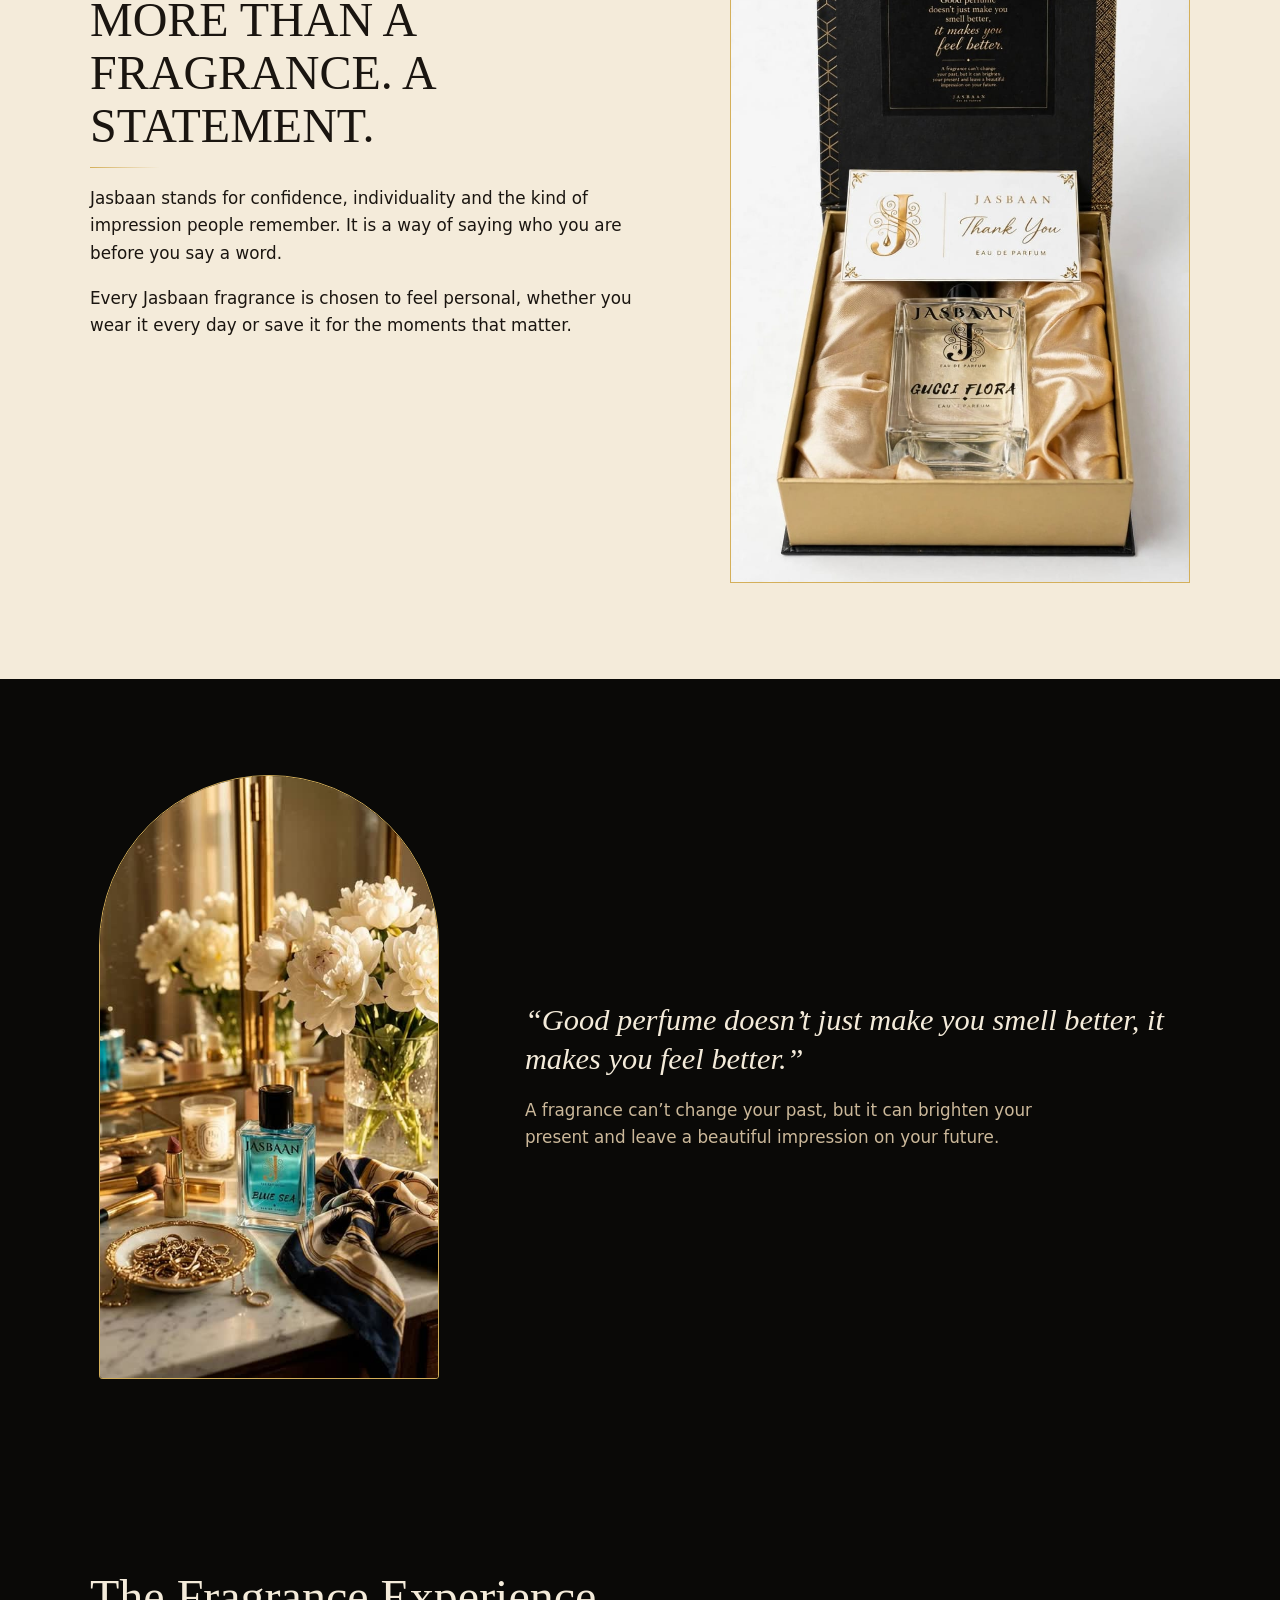
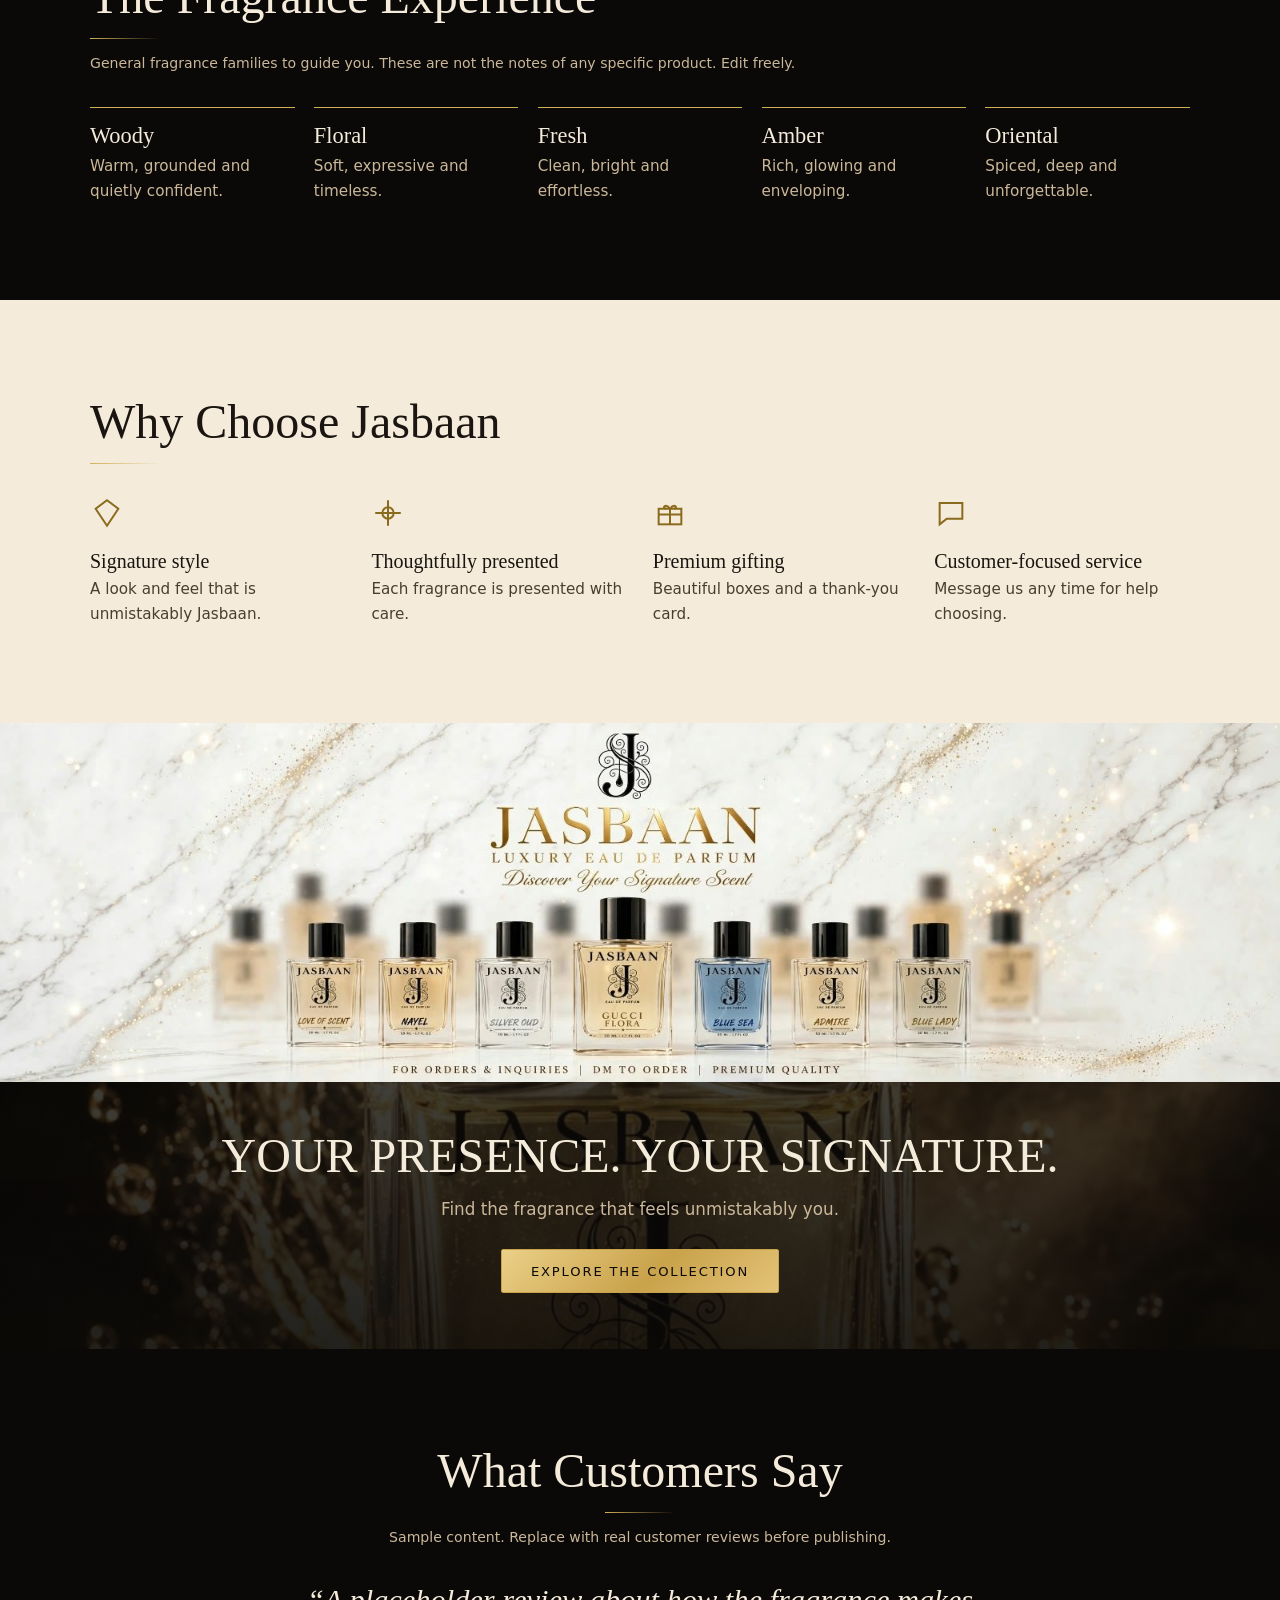
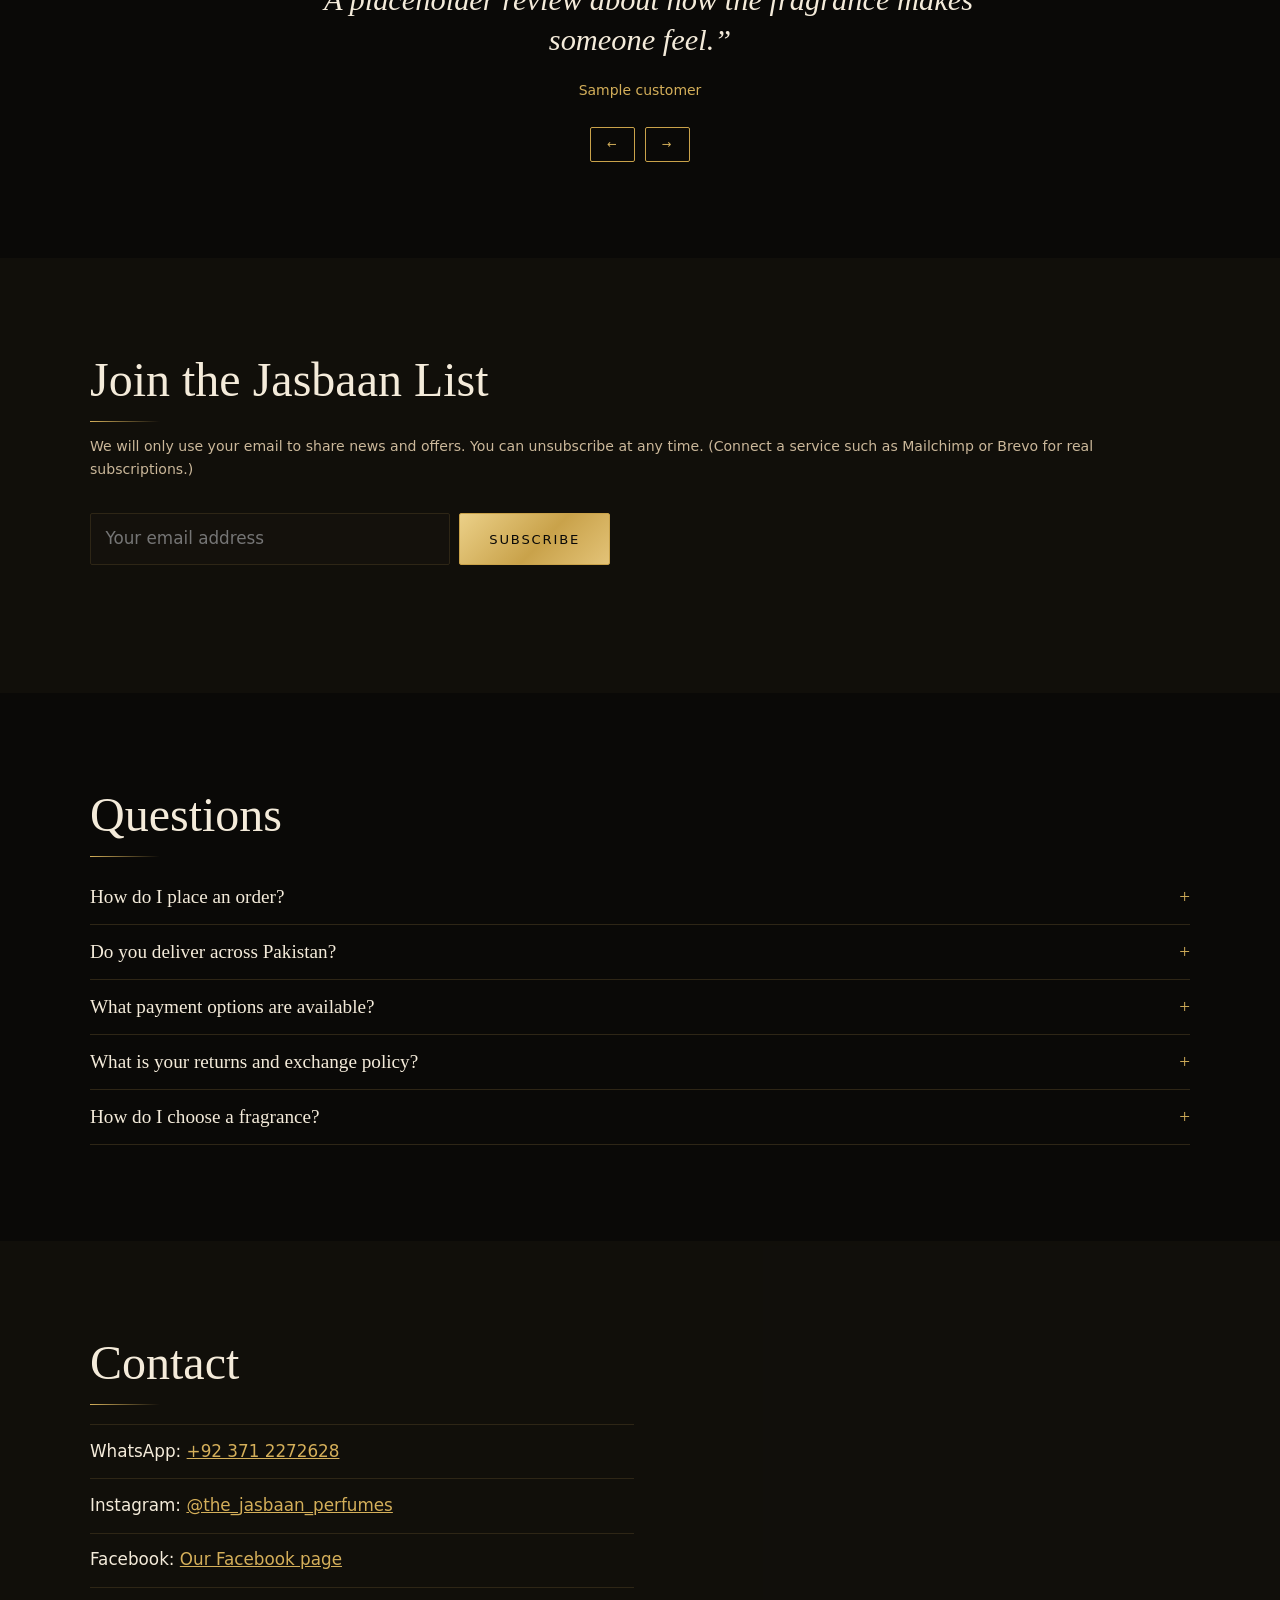
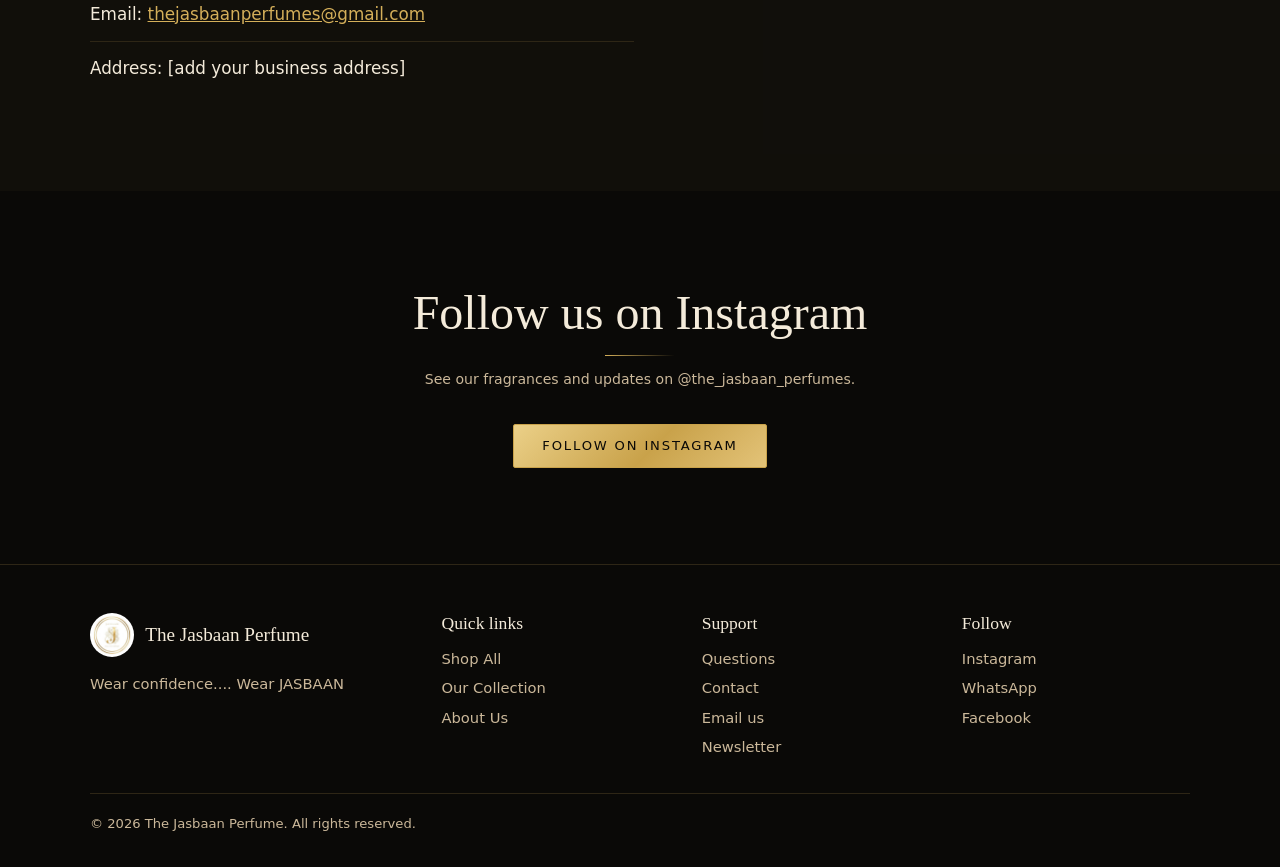
==== commit ca773a44: "Add files via upload" ====
--- a/index.html
+++ b/index.html
@@ -1,315 +1,25 @@
-<!doctype html><html><head><meta charset=utf8><meta name=viewport content="width=device-width,initial-scale=1,viewport-fit=cover"><style>:root{color-scheme:light;box-sizing:border-box;padding-top:env(safe-area-inset-top,0px);padding-bottom:env(safe-area-inset-bottom,0px)}html{scroll-padding-top:env(safe-area-inset-top,0px)}body{margin:0;padding:0;font:14px -apple-system,BlinkMacSystemFont,sans-serif;background:#fff;color:#000}img{max-width:100%}[hidden]:not([hidden=until-found i]){display:none!important}</style></head><body>
+<!DOCTYPE html>
+<html lang="en">
+<head>
+<meta charset="utf-8">
+<meta http-equiv="Content-Security-Policy" content="default-src 'self'; script-src 'self' 'sha256-PtdI6/36DhPdMEgjNWV5ExIEqFovVcjUHPeOyApfBhs='; style-src 'self' 'unsafe-inline' https://fonts.googleapis.com; font-src https://fonts.gstatic.com; img-src 'self' data:; media-src 'self'; connect-src https://script.google.com https://script.googleusercontent.com; object-src 'none'; base-uri 'none'; form-action 'none'">
+<meta name="viewport" content="width=device-width, initial-scale=1, viewport-fit=cover">
 <title>The Jasbaan Perfume | Luxury Eau de Parfum in Pakistan</title>
-<link href="https://fonts.googleapis.com/css2?family=Bodoni+Moda:ital,opsz,wght@0,6..96,400;0,6..96,500;1,6..96,400&family=Jost:wght@300;400;500&family=Mrs+Saint+Delafield&family=Pinyon+Script&display=swap" rel="stylesheet">
-<style>:root{color-scheme:light}
-/* THE JASBAAN PERFUME: lavender and white. Change colours here. */
-:root{--black:#FCFBFF;--ink2:#F3EEFC;--ivory:#2A2144;--gold:#7F62C4;--beige:#6B6288;--line:#DDD4F1;--lav:#EBE4F9;--on:#FFFFFF;--plum:#2A1457;--champ:#C9A24B;--champ2:#E9CF8E;
---serif:'Bodoni Moda','Didot','Times New Roman',serif;--sans:'Jost',system-ui,-apple-system,'Segoe UI',sans-serif;
-box-sizing:border-box;padding-top:env(safe-area-inset-top,0px);padding-bottom:env(safe-area-inset-bottom,0px)}
-*,*::before,*::after{box-sizing:border-box}
-html{scroll-behavior:smooth;scroll-padding-top:5.5rem}
-body{margin:0;background:var(--black);background-image:radial-gradient(ellipse 70% 45% at 12% 0%,rgba(167,139,232,.28),transparent),radial-gradient(ellipse 60% 45% at 95% 50%,rgba(167,139,232,.16),transparent),radial-gradient(ellipse 50% 30% at 50% 100%,rgba(127,98,196,.08),transparent);background-attachment:fixed;color:var(--ivory);font:300 1.05rem/1.65 var(--sans)}
-body::before{content:"";position:fixed;inset:0 0 auto;height:env(safe-area-inset-top,0px);background:var(--black);z-index:60}
-img{display:block;max-width:100%;height:auto}
-h1,h2,h3,blockquote{font-family:var(--serif);font-weight:400;line-height:1.1;margin:0}
-a{color:inherit}button{font:inherit;color:inherit;cursor:pointer}
-:focus-visible{outline:2px solid var(--gold);outline-offset:3px}
-.w{max-width:1180px;margin:0 auto;padding:0 clamp(1.1rem,4vw,2.5rem)}
-.bar{background:var(--gold);color:var(--on);text-align:center;font-size:.85rem;padding:.45rem 1rem;letter-spacing:.04em}
-
-.bar span{display:inline-block;font:italic 1rem var(--serif);transition:opacity .4s}
-
-/* Header */
-.hd{position:sticky;top:env(safe-area-inset-top,0px);z-index:50;background:rgba(252,251,255,.95);backdrop-filter:blur(8px);border-bottom:1px solid var(--line)}
-.nav{display:flex;align-items:center;gap:1.4rem;padding-top:.6rem;padding-bottom:.6rem}
-.brand{display:flex;align-items:center;gap:.7rem;text-decoration:none;font:1.2rem var(--serif);margin-right:auto}
-.brand img{width:44px;height:44px;border-radius:50%}
-#menu{display:flex;gap:1.6rem;font-size:.92rem;letter-spacing:.04em}
-#menu a{text-decoration:none;color:var(--beige)}#menu a:hover{color:var(--gold)}
-.tools{display:flex;gap:.3rem}
-.ico{background:none;border:0;padding:.5rem;display:flex;align-items:center;gap:.3rem;font-size:1.6rem;line-height:1}
-.ico:hover{color:var(--gold)}.burger{display:none}
-#cnt{font:500 .72rem var(--sans);background:var(--gold);color:var(--on);border-radius:99px;min-width:1.3rem;text-align:center;padding:.05rem .35rem}
-.srch{padding-bottom:.7rem}
-
-/* Buttons and fields */
-.btn{display:inline-block;background:linear-gradient(135deg,#A98BE6,#7F62C4 55%,#9A7DDB);color:var(--on);border:1px solid #7F62C4;padding:.85rem 1.8rem;font:500 .82rem var(--sans);letter-spacing:.14em;text-decoration:none;border-radius:2px;transition:.25s}
-.btn:hover{filter:brightness(1.1);transform:translateY(-1px)}
-.btn.ghost{background:none;color:var(--gold)}.btn.ghost:hover{background:var(--gold);color:var(--on)}
-.btn.sm{padding:.6rem 1rem;font-size:.72rem}.btn:disabled{opacity:.4;cursor:not-allowed;transform:none}
-select,input,textarea{font:inherit;background:var(--ink2);color:var(--ivory);border:1px solid var(--line);padding:.7rem .9rem;border-radius:2px;width:100%}
-input[type=radio]{width:auto}#sort{width:auto}
-
-/* Hero */
-.hg{display:grid;grid-template-columns:1.05fr .95fr;align-items:center;gap:2rem;min-height:min(78vh,700px)}
-h1{font-size:clamp(2.4rem,5.4vw,4.5rem)}
-.sub{font-size:1.2rem;color:var(--beige);margin:1.2rem 0 .4rem}
-.slogan{font:italic 1.35rem var(--serif);color:var(--gold);margin:0 0 2rem}
-.acts{display:flex;flex-wrap:wrap;gap:.8rem}
-.himg{width:100%;height:100%;max-height:700px;object-fit:cover;border-radius:28px;background:#1E1636;box-shadow:0 26px 60px rgba(74,48,140,.28)}
-
-/* Sections */
-.sec{padding:clamp(3.5rem,8vw,6rem) 0}
-h2{font-size:clamp(1.9rem,4vw,3rem);margin-bottom:.8rem}
-.note{color:var(--beige);font-size:.88rem;margin:0 0 2rem}
-.dark2{background:rgba(243,238,252,.78)}
-.ivory{background:var(--lav);color:var(--ivory)}.ivory h2{color:var(--ivory)}
-.ctl{display:flex;flex-wrap:wrap;justify-content:space-between;gap:1rem;margin-bottom:2rem}
-.chips{display:flex;flex-wrap:wrap;gap:.5rem}
-.chip{background:none;border:1px solid var(--line);padding:.45rem 1rem;border-radius:99px;font-size:.88rem}
-.chip[aria-pressed=true],.chip:hover{border-color:var(--gold);color:var(--gold)}
-
-/* Products */
-.grid{display:grid;grid-template-columns:repeat(auto-fill,minmax(250px,1fr));gap:1.6rem}
-.card{background:var(--ink2);border:1px solid var(--line);transition:.3s}
-.card:hover{border-color:var(--gold);box-shadow:0 14px 40px rgba(74,48,140,.18);transform:translateY(-4px)}
-.pimg{display:block;width:100%;padding:0;border:0;background:none;overflow:hidden}
-.pimg img{width:100%;aspect-ratio:4/5;object-fit:cover;transition:transform .6s}.card:hover .pimg img{transform:scale(1.04)}
-.pb{padding:1.1rem 1.2rem 1.3rem}
-.pb small,.gold{color:var(--gold);letter-spacing:.14em;text-transform:uppercase;font-size:.7rem}
-.pb h3{font-size:1.5rem;margin:.2rem 0 .3rem}.nt{margin:0 0 .4rem;color:var(--beige);font-size:.9rem}
-.pr{margin:.2rem 0 1rem}.pr s{color:var(--beige);margin-right:.4rem}
-.pa{display:flex;gap:.6rem;flex-wrap:wrap}
-
-/* Story, families, why */
-.split{display:grid;grid-template-columns:1.1fr .9fr;gap:clamp(2rem,6vw,5rem);align-items:center}
-.split img{border:1px solid var(--gold)}
-.fam{display:grid;grid-template-columns:repeat(auto-fit,minmax(170px,1fr));gap:1.2rem}
-.fam div{border-top:1px solid var(--gold);padding-top:1rem}.fam h3{font-size:1.4rem}.fam p{margin:.3rem 0 0;color:var(--beige);font-size:.95rem}
-.why{display:grid;grid-template-columns:repeat(auto-fit,minmax(200px,1fr));gap:1.6rem;margin-top:2rem}
-.why svg{width:34px;height:34px;stroke:#7F62C4;fill:none;stroke-width:1.4}
-.why h3{font-size:1.25rem;margin:.7rem 0 .3rem}.why p{margin:0;font-size:.95rem;color:var(--beige)}
-.promo img{width:100%;max-height:420px;object-fit:cover}
-.promo .w{text-align:center;padding-top:3rem;padding-bottom:3.5rem}.promo p{color:var(--beige);margin:.4rem 0 1.6rem}
-
-/* Video frames and quote */
-.quote{display:grid;grid-template-columns:.7fr 1.3fr;gap:clamp(2rem,6vw,5rem);align-items:center}
-.arch{border-radius:999px 999px 18px 18px;overflow:hidden;border:1px solid var(--gold);aspect-ratio:9/16;max-width:340px;width:100%;justify-self:center;background:var(--ink2)}
-.arch video{width:100%;height:100%;object-fit:cover}
-.quote p{color:var(--beige);max-width:34rem}
-
-/* Reviews, newsletter, FAQ, contact */
-.revs{max-width:760px;text-align:center}
-.rev{display:none}.rev.on{display:block}
-blockquote{font:italic clamp(1.3rem,3vw,1.9rem)/1.3 var(--serif);margin:1rem 0}.rev small{color:var(--gold)}
-.dots{display:flex;justify-content:center;gap:.6rem;margin-top:1.4rem}
-.nl{display:flex;gap:.6rem;max-width:520px;flex-wrap:wrap}.nl input{flex:1 1 220px;width:auto}
-#nlm{min-height:1.4em;margin:.7rem 0 0;font-size:.9rem}
-details{border-bottom:1px solid var(--line);padding:1rem 0}
-summary{cursor:pointer;font:1.2rem var(--serif);list-style:none}
-summary::after{content:"+";float:right;color:var(--gold)}details[open] summary::after{content:"–"}
-details p{color:var(--beige);margin:.6rem 0 0;max-width:46rem}
-.ct{list-style:none;padding:0;margin:1.2rem 0 0;max-width:34rem}.ct li{padding:.8rem 0;border-top:1px solid var(--line)}.ct a{color:var(--gold)}
-
-/* Footer */
-footer{border-top:1px solid var(--line);padding:3rem 0 2rem;font-size:.92rem;color:var(--beige)}
-.fg{display:grid;grid-template-columns:1.4fr 1fr 1fr 1fr;gap:2rem}
-footer h4{font:1.1rem var(--serif);color:var(--ivory);margin:0 0 .7rem}
-footer a:not(.brand){display:block;text-decoration:none;padding:.15rem 0}footer a:hover{color:var(--gold)}
-footer .brand{color:var(--ivory)}.copy{margin:2rem 0 0;padding-top:1.2rem;border-top:1px solid var(--line);font-size:.82rem}
-
-/* Cart drawer, modal, toast */
-#ov{position:fixed;inset:0;background:rgba(42,33,68,.45);opacity:0;visibility:hidden;transition:.3s;z-index:70}
-#ov.on{opacity:1;visibility:visible}
-#cart{position:fixed;top:0;right:0;bottom:0;width:min(420px,100%);background:var(--ink2);border-left:1px solid var(--gold);z-index:80;transform:translateX(100%);visibility:hidden;transition:.35s;display:flex;flex-direction:column;padding:calc(1rem + env(safe-area-inset-top,0px)) 1.2rem calc(1rem + env(safe-area-inset-bottom,0px))}
-#cart.on{transform:none;visibility:visible}
-.ch{display:flex;justify-content:space-between;align-items:center}.ch h2{font-size:1.6rem;margin:0}
-#items{flex:1;overflow:auto;margin:1rem 0}.empty{color:var(--beige)}
-.ln{display:grid;grid-template-columns:64px 1fr auto;gap:.8rem;padding:.8rem 0;border-bottom:1px solid var(--line);align-items:center}
-.ln img{width:64px;height:80px;object-fit:cover}
-.q{display:flex;align-items:center;gap:.6rem;margin:.3rem 0}.q button{width:1.9rem;height:1.9rem;background:none;border:1px solid var(--line);border-radius:50%}
-.rmv{background:none;border:0;color:var(--beige);text-decoration:underline;font-size:.8rem;padding:0}
-.tot{display:flex;justify-content:space-between;font-size:1.15rem;margin-bottom:1rem}
-dialog{background:var(--ink2);color:var(--ivory);border:1px solid var(--gold);padding:0;width:min(780px,94vw);max-height:92vh;overflow:auto}
-dialog::backdrop{background:rgba(42,33,68,.6)}
-.mi{display:grid;grid-template-columns:1fr 1fr}.mi img{width:100%;height:100%;object-fit:cover}.mi>div{padding:2rem}
-.x{position:absolute;top:.3rem;right:.8rem;background:none;border:0;font-size:2rem;line-height:1;z-index:2}
-.f{padding:2rem;display:grid;gap:.9rem}.f label{display:grid;gap:.3rem;font-size:.9rem}
-.pay{border:0;padding:0;margin:0;display:grid;gap:.4rem}.pay label{display:flex;gap:.5rem;align-items:center}
-.sum{border:1px solid var(--line);padding:1rem;font-size:.95rem}.sum p{display:flex;justify-content:space-between;margin:.2rem 0}
-.fine{font-size:.8rem;color:var(--beige);margin:0}
-#toast{position:fixed;left:50%;bottom:calc(1.5rem + env(safe-area-inset-bottom,0px));transform:translate(-50%,20px);background:var(--gold);color:var(--on);padding:.7rem 1.3rem;border-radius:2px;opacity:0;transition:.3s;z-index:90;pointer-events:none;text-align:center;max-width:90vw}
-#toast.on{opacity:1;transform:translate(-50%,0)}
-
-/* VIP extras: sparkle canvas, glow, marquee, shimmer */
-#dust{position:fixed;inset:0;width:100%;height:100%;z-index:0;pointer-events:none}
-main,footer{position:relative;z-index:1}
-.hero{position:relative;overflow:hidden}.hg{position:relative}
-.hero::before{content:"";position:absolute;right:-10%;top:5%;width:60%;aspect-ratio:1;background:radial-gradient(circle,rgba(127,98,196,.28),transparent 65%);animation:glow 6s ease-in-out infinite alternate;pointer-events:none}
-@keyframes glow{from{opacity:.5;transform:scale(.9)}to{opacity:1;transform:scale(1.1)}}
-
-.slogan{background:linear-gradient(90deg,#6B4DB5,#B49AF0,#6B4DB5);background-size:200% 100%;-webkit-background-clip:text;background-clip:text;color:transparent;animation:shine 4s linear infinite}
-@keyframes shine{to{background-position:-200% 0}}
-.mq{overflow:hidden;border-block:1px solid var(--gold);padding:.9rem 0;background:rgba(252,251,255,.9)}
-.mq div{display:flex;width:max-content;animation:mq 30s linear infinite}
-.mq span{font:italic 1.5rem var(--serif);color:var(--gold);white-space:nowrap;padding-right:3rem}
-@keyframes mq{to{transform:translateX(-50%)}}
-.sec h2::after{content:"";display:block;width:70px;height:1px;background:linear-gradient(90deg,var(--gold),transparent);margin-top:.9rem}
-.revs h2::after{margin-left:auto;margin-right:auto}
-.card{position:relative;overflow:hidden}
-.card::after{content:"";position:absolute;top:0;bottom:0;left:0;width:60%;background:linear-gradient(105deg,transparent 30%,rgba(255,255,255,.55) 50%,transparent 70%);transform:translateX(-130%) skewX(-12deg);transition:transform 1.1s ease;pointer-events:none;z-index:2}
-.card:hover::after{transform:translateX(230%) skewX(-12deg)}
-.pv{position:relative;overflow:hidden}
-.bgv{position:absolute;inset:0;width:100%;height:100%;object-fit:cover;opacity:.5}
-.pv::after{content:"";position:absolute;inset:0;background:linear-gradient(rgba(252,251,255,.72),rgba(252,251,255,.9))}
-.pv .w{position:relative;z-index:1}
-
-/* Premium extras: intro, hero words, trust strip, WhatsApp button, card spotlight */
-::selection{background:var(--gold);color:var(--on)}
-html{scrollbar-color:var(--gold) var(--black)}
-#intro{position:fixed;inset:0;z-index:100;background:var(--black);display:flex;flex-direction:column;align-items:center;justify-content:center;gap:1.4rem;animation:introOut .9s ease 3s forwards}
-#intro .lg{position:relative;width:min(220px,52vw);aspect-ratio:1;display:grid;place-items:center}
-#intro .lg::before{content:"";position:absolute;inset:-25%;background:radial-gradient(circle,rgba(127,98,196,.45),transparent 62%);animation:glow 2.4s ease-in-out infinite alternate}
-#intro .lg svg{position:absolute;inset:0;width:100%;height:100%;transform:rotate(-90deg)}
-#intro .lg circle{fill:none;stroke:var(--gold);stroke-linecap:round}
-#intro .r1{stroke-width:1.2;stroke-dasharray:604;stroke-dashoffset:604;animation:draw 1.6s ease-out .1s forwards}
-#intro .r2{stroke-width:.6;stroke-dasharray:3 7;opacity:0;transform-origin:100px 100px;animation:fadeIn 1s ease 1.2s forwards,spin 14s linear 1.2s infinite}
-#intro .lg img{position:relative;width:78%;height:78%;border-radius:50%;animation:pop 1.1s cubic-bezier(.2,.7,.2,1) .25s both}
-@keyframes draw{to{stroke-dashoffset:0}}
-@keyframes spin{to{transform:rotate(360deg)}}
-@keyframes fadeIn{to{opacity:1}}
-#skip{position:absolute;right:1rem;bottom:calc(1rem + env(safe-area-inset-bottom,0px));background:none;border:1px solid var(--line);color:var(--beige);padding:.4rem 1rem;border-radius:99px;font-size:.8rem;letter-spacing:.1em}
-#skip:hover{border-color:var(--gold);color:var(--gold)}
-#intro span{font:italic 1.4rem var(--serif);color:var(--gold);animation:fade 1s ease 1.5s both}
-@keyframes pop{from{opacity:0;transform:scale(.6) rotate(-12deg)}to{opacity:1;transform:none}}
-@keyframes fade{from{opacity:0;transform:translateY(10px)}to{opacity:1;transform:none}}
-@keyframes introOut{to{opacity:0;visibility:hidden}}
-.wd{display:inline-block;animation:rise .9s cubic-bezier(.2,.7,.2,1) calc(var(--i)*.12s + var(--base,.1s)) both}
-@keyframes rise{from{opacity:0;transform:translateY(.45em)}to{opacity:1;transform:none}}
-.brand img,.nav{transition:.3s}.hd.s .nav{padding-top:.2rem;padding-bottom:.2rem}.hd.s .brand img{width:34px;height:34px}
-.trust{display:grid;grid-template-columns:repeat(4,1fr);gap:1rem;padding-top:2.5rem;padding-bottom:2.5rem;text-align:center}
-.trust div{border-left:1px solid var(--line)}.trust div:first-child{border:0}
-.trust b{display:block;font:400 clamp(1.5rem,3vw,2.2rem) var(--serif);color:var(--gold)}.trust span{font-size:.85rem;color:var(--beige)}
-.tag{position:absolute;top:.8rem;left:.8rem;z-index:2;background:var(--gold);color:var(--on);font:500 .65rem var(--sans);letter-spacing:.14em;text-transform:uppercase;padding:.3rem .65rem}
-.card::before{content:"";position:absolute;inset:0;z-index:1;background:radial-gradient(260px circle at var(--mx,50%) var(--my,50%),rgba(127,98,196,.12),transparent 60%);opacity:0;transition:opacity .3s;pointer-events:none}
-.card:hover::before{opacity:1}
-#cnt{display:inline-block}#cnt.bump{animation:bump .4s}@keyframes bump{50%{transform:scale(1.6)}}
-.wa{position:fixed;right:1rem;bottom:calc(1rem + env(safe-area-inset-bottom,0px));z-index:40;display:flex;align-items:center;gap:.5rem;background:linear-gradient(135deg,#A98BE6,#7F62C4);color:var(--on);text-decoration:none;font:500 .85rem var(--sans);padding:.75rem 1.1rem;border-radius:99px;animation:ring 2.8s ease-out infinite}
-.wa svg{width:20px;height:20px;fill:none;stroke:currentColor;stroke-width:1.6}
-@keyframes ring{0%{box-shadow:0 8px 30px rgba(74,48,140,.3),0 0 0 0 rgba(127,98,196,.55)}100%{box-shadow:0 8px 30px rgba(74,48,140,.3),0 0 0 18px rgba(127,98,196,0)}}
-
-/* Catalogue by gender */
-.tabs{display:flex;gap:.4rem;flex-wrap:wrap;width:100%}
-.tab{background:none;border:0;border-bottom:2px solid transparent;padding:.4rem 1.1rem;font:1.4rem var(--serif);color:var(--beige)}
-.tab:hover{color:var(--ivory)}.tab[aria-pressed=true]{color:var(--gold);border-color:var(--gold)}
-.gh{font-size:1.9rem;margin:2.4rem 0 1.2rem;display:flex;align-items:baseline;gap:.8rem}
-.gh:first-child{margin-top:0}.gh small{font:300 .85rem var(--sans);color:var(--beige);letter-spacing:.1em}
-
-/* Product pages */
-.pg{padding-top:2rem;padding-bottom:4rem}
-.pg h3{font-size:1.8rem;margin:2.5rem 0 1rem}
-.back{display:inline-block;margin-bottom:1.5rem;color:var(--beige);text-decoration:none}.back:hover{color:var(--gold)}
-.pg-g{display:grid;grid-template-columns:.9fr 1.1fr;gap:clamp(2rem,5vw,4rem);align-items:start}
-.pg-img{display:grid;gap:1rem}.pg-img img{width:100%;border:1px solid var(--gold)}
-.pg-i h1{font-size:clamp(2.2rem,5vw,3.6rem);margin:.3rem 0}
-.tl{font:italic 1.3rem var(--serif);color:var(--gold);margin:0 0 1rem}
-.spec{margin:1.8rem 0 0;border-top:1px solid var(--line)}
-.spec div{display:flex;justify-content:space-between;gap:1rem;padding:.7rem 0;border-bottom:1px solid var(--line)}
-.spec dt{color:var(--beige)}.spec dd{margin:0;text-align:right}
-.hl{display:grid;grid-template-columns:repeat(auto-fit,minmax(200px,1fr));gap:1.2rem;margin-top:3rem}
-.hl div{border-top:1px solid var(--gold);padding-top:.9rem;font:1.2rem var(--serif)}
-.tips{max-width:44rem;padding-left:1.2rem}.tips li{margin:.5rem 0;color:var(--beige)}
-.rels{display:grid;grid-template-columns:repeat(auto-fill,minmax(150px,1fr));gap:1rem}
-.rel{text-decoration:none;display:grid;gap:.3rem}
-.rel img{width:100%;aspect-ratio:4/5;object-fit:cover;border:1px solid var(--line);transition:border-color .3s}.rel:hover img{border-color:var(--gold)}
-.rel b{font-weight:400;color:var(--gold)}
-
-/* Per-perfume page colours and effects */
-#pp{position:relative;z-index:1;min-height:70vh;--ivory:#F7F0E1;--ink2:#14110C;--black:#0A0907;--on:#0A0907;color:var(--ivory)}
-#fx{position:fixed;inset:0;width:100%;height:100%;pointer-events:none;z-index:0}
-.pg{position:relative;z-index:1}
-body.on-pp #dust{display:none}
-#pp .btn:not(.ghost){background:var(--gold);border-color:var(--gold);color:var(--on)}
-.pg-img{position:relative}
-.pg-img::before{content:"";position:absolute;inset:8% -8% auto;aspect-ratio:1;background:radial-gradient(circle,var(--gold),transparent 65%);opacity:.22;animation:glow 5s ease-in-out infinite alternate;pointer-events:none}
-.pg-img img{position:relative;z-index:1}
-.pg-img img:first-child{animation:float 7s ease-in-out infinite}
-@keyframes float{50%{transform:translateY(-10px)}}
-.spec div,.hl div{animation:rise .8s cubic-bezier(.2,.7,.2,1) both;animation-delay:calc(var(--i,0)*.1s + .5s)}
-
-.about{max-width:44rem;color:var(--beige)}
-.ig{text-align:center}.ig h2::after{margin-left:auto;margin-right:auto}
-
-/* Ads */
-.vgrid{display:grid;grid-template-columns:repeat(auto-fill,minmax(230px,1fr));gap:1.2rem;align-items:start}
-.vf{margin:0}.vf video{display:block;width:100%;background:#000;border:1px solid var(--line)}
-.vf figcaption{padding:.6rem 0;color:var(--beige);font-size:.92rem}.vf figcaption a{color:var(--gold)}
-@media (min-width:760px){.vf.wide{grid-column:span 2}}
-
-.skip{position:absolute;left:-999px;top:0;background:var(--gold);color:var(--on);padding:.6rem 1rem;z-index:200}.skip:focus{left:0}
-.ns{margin:0;padding:1rem;text-align:center;background:var(--ink2);color:var(--ivory)}.ns a{color:var(--gold)}
-.bl{display:grid;grid-template-columns:1fr 1fr;gap:clamp(2rem,5vw,4rem);align-items:center}
-.bl img{width:100%;border:1px solid var(--gold)}.bl .tl{margin-top:.4rem}
-
-.hp{position:absolute;left:-9999px;width:1px;height:1px;opacity:0;pointer-events:none}
-
-/* Banner: man photo + bottle lineup melt into one faded lavender scene (no frame) */
-.banner{position:relative;z-index:1;overflow:hidden;color:var(--ivory);border-bottom:1px solid var(--champ);
-background:radial-gradient(ellipse 55% 80% at 78% 30%,rgba(167,139,232,.55),transparent 70%),radial-gradient(ellipse 60% 70% at 5% 15%,rgba(255,255,255,.95),transparent 70%),linear-gradient(180deg,#F4EFFD,#E6DCF8 70%,#F6F2FD)}
-.banner::before{content:"";position:absolute;inset:0;background:radial-gradient(circle at 70% 20%,rgba(201,162,75,.22),transparent 38%);pointer-events:none;z-index:0}
-.bn{position:relative;min-height:min(640px,88vh);display:flex;align-items:flex-start}
-.bn-man{position:absolute;right:calc(-1 * clamp(1.1rem,4vw,2.5rem));top:0;height:84%;width:56%;object-fit:cover;object-position:50% 12%;z-index:1;border:0;border-radius:0;
--webkit-mask-image:linear-gradient(90deg,transparent 0,#000 42%,#000 100%),linear-gradient(180deg,#000 60%,transparent 100%);-webkit-mask-composite:source-in;
-mask-image:linear-gradient(90deg,transparent 0,#000 42%,#000 100%),linear-gradient(180deg,#000 60%,transparent 100%);mask-composite:intersect;
-filter:saturate(.9) contrast(1.04);animation:slideIn 1.4s cubic-bezier(.2,.7,.2,1) both}
-.bn-t{position:relative;z-index:3;padding-top:clamp(2rem,6vw,4.2rem);max-width:30rem}
-.bn-t small{font:500 .72rem var(--sans);letter-spacing:.28em;color:var(--champ);display:flex;align-items:center;gap:.7rem}
-.bn-t small::before{content:"";width:34px;height:1px;background:var(--champ)}
-.bn-t h2{font-size:clamp(2.3rem,4.8vw,3.9rem);color:var(--plum);margin:.6rem 0 .8rem}
-.bn-t h2::after{display:none}
-.bn-t h2 em{font-style:italic;background:linear-gradient(90deg,#7F62C4,#C9A24B);-webkit-background-clip:text;background-clip:text;color:transparent}
-.bn-t p{color:var(--beige);margin:0 0 1.4rem}
-.bn-shelf{position:absolute;left:0;right:0;bottom:0;width:100%;height:auto;z-index:2;pointer-events:none;
--webkit-mask-image:linear-gradient(90deg,transparent,#000 8%,#000 92%,transparent),linear-gradient(180deg,transparent,#000 38%,#000 88%,transparent);-webkit-mask-composite:source-in;
-mask-image:linear-gradient(90deg,transparent,#000 8%,#000 92%,transparent),linear-gradient(180deg,transparent,#000 38%,#000 88%,transparent);mask-composite:intersect;opacity:.96}
-/* Brand ambassador signature */
-.amb{position:absolute;z-index:3;left:clamp(1.1rem,27%,23rem);top:clamp(17rem,52%,21rem);text-align:center;padding:0;border:0;background:none;box-shadow:none;animation:fade 1.2s ease .9s both}
-.amb small{display:block;font:500 .6rem var(--sans);letter-spacing:.3em;color:var(--champ)}
-.amb .sig{display:block;font:400 clamp(2.1rem,3.7vw,3rem)/1 'Mrs Saint Delafield','Pinyon Script','Brush Script MT',cursive;color:var(--plum);margin:.1rem 0 0;transform:rotate(-4deg);white-space:nowrap}
-.amb svg{display:block;width:100%;height:12px;margin-top:-.2rem}
-.amb svg path{fill:none;stroke:var(--champ);stroke-width:1.6;stroke-linecap:round;stroke-dasharray:260;stroke-dashoffset:260;animation:draw 1.6s ease 1.6s forwards}
-.amb em{display:block;font:italic .9rem var(--serif);color:var(--beige);margin-top:.25rem}
-@keyframes slideIn{from{opacity:0;transform:translateX(40px)}to{opacity:1;transform:none}}
-@media (max-width:860px){
- .bn{flex-direction:column;min-height:0;padding-bottom:clamp(110px,26vw,210px)}
- .bn-man{position:relative;right:auto;top:auto;width:calc(100% + 2*clamp(1.1rem,4vw,2.5rem));max-width:none;margin:0 calc(-1*clamp(1.1rem,4vw,2.5rem));height:380px;order:-1;object-position:50% 14%;-webkit-mask-image:linear-gradient(180deg,#000 55%,transparent 100%);mask-image:linear-gradient(180deg,#000 55%,transparent 100%)}
- .bn-t{padding-top:0;text-align:left}
- .amb{position:relative;top:auto;left:auto;right:auto;order:1;align-self:center;margin:.2rem 0 0}
- .bn-t{order:2;margin-top:.6rem}
- .amb .sig{font-size:clamp(2.3rem,9vw,3rem)}
-}
-
-/* Lavender + champagne-gold contrast accents */
-.bar{background:linear-gradient(90deg,#2A1457,#4B2A93 50%,#2A1457);color:var(--champ2)}
-.hd{border-bottom:1px solid var(--champ)}
-.sec h2::after{background:linear-gradient(90deg,var(--champ),transparent);height:2px}
-.btn{border-color:var(--champ);box-shadow:0 6px 18px rgba(127,98,196,.28)}
-.btn.ghost{border-color:var(--champ);color:var(--plum)}.btn.ghost:hover{background:var(--plum);color:var(--champ2)}
-.trust b{background:linear-gradient(135deg,#7F62C4,#C9A24B);-webkit-background-clip:text;background-clip:text;color:transparent}
-.tag{background:linear-gradient(135deg,#C9A24B,#E9CF8E);color:var(--plum)}
-.card:hover{border-color:var(--champ)}
-.mq{border-block:1px solid var(--champ)}.mq span{color:#6B4DB5}
-.ivory{background:linear-gradient(135deg,#EBE4F9,#F6EFE0 120%)}
-#cnt{background:var(--champ);color:var(--plum)}
-.slogan{background:linear-gradient(90deg,#6B4DB5,#C9A24B,#6B4DB5);background-size:200% 100%;-webkit-background-clip:text;background-clip:text}
-/* Scroll reveal */
-.js .sr{opacity:0;transform:translateY(22px);transition:opacity .8s,transform .8s}.js .sr.in{opacity:1;transform:none}
-.card.done{transition:transform .35s,border-color .3s,box-shadow .3s}
-
-@media (max-width:860px){
- .burger{display:flex}.brand span{display:none}footer .brand span{display:inline}
- #menu{position:absolute;top:100%;left:0;right:0;flex-direction:column;gap:0;background:var(--black);border-bottom:1px solid var(--line);display:none}
- #menu.on{display:flex}#menu a{padding:1rem 1.4rem;border-top:1px solid var(--line)}
- .hg,.split,.mi,.bs,.quote,.pg-g,.bl{grid-template-columns:1fr}.arch{max-width:280px}.fg{grid-template-columns:1fr 1fr}
- .himg{max-height:440px}
- .bs img{max-height:380px}
- .trust{grid-template-columns:1fr 1fr}.trust div:nth-child(3){border:0}.wa span{display:none}.wa{padding:.85rem}
-}
-@media (prefers-reduced-motion:reduce){*{animation:none!important;transition:none!important;scroll-behavior:auto!important}.js .sr{opacity:1;transform:none}#intro{display:none}.wa{animation:none}}
-
-</style>
+<meta name="description" content="The Jasbaan Perfume: luxury eau de parfum for those who leave an impression. Wear confidence.... Wear JASBAAN.">
+<meta property="og:type" content="website">
+<meta property="og:title" content="The Jasbaan Perfume">
+<meta property="og:description" content="Wear confidence.... Wear JASBAAN">
+<!-- Replace YOUR-DOMAIN with your real web address once hosted -->
+<meta property="og:image" content="https://the-jasbaan-perfumes.vercel.app/images/banner.jpg">
+<meta property="og:url" content="https://the-jasbaan-perfumes.vercel.app/">
+<link rel="canonical" href="https://the-jasbaan-perfumes.vercel.app/">
+<link rel="icon" href="images/logo.jpg">
+<link rel="preconnect" href="https://fonts.googleapis.com"><link rel="preconnect" href="https://fonts.gstatic.com" crossorigin>
+<link href="https://fonts.googleapis.com/css2?family=Bodoni+Moda:ital,opsz,wght@0,6..96,400;0,6..96,500;1,6..96,400&family=Jost:wght@300;400;500&display=swap" rel="stylesheet">
+<link rel="stylesheet" href="style.css">
 <script>document.documentElement.className='js'</script>
-
+</head>
+<body>
 <a class="skip" href="#top">Skip to content</a>
 <noscript><p class="ns">This store needs JavaScript. To order, message us on WhatsApp: <a href="https://wa.me/923712272628">+92 371 2272628</a>.</p></noscript>
 <canvas id="dust" aria-hidden="true"></canvas><!-- gold sparkle background: delete this line to remove -->
@@ -338,10 +48,11 @@
 <main id="top">
  <section class="banner" aria-label="The Jasbaan collection">
   <div class="w bn">
-   <img class="bn-man" src="images/banner-man.jpg" alt="Hamza Iqbal, Jasbaan brand ambassador" width="720" height="880">
-   <div class="bn-t sr"><small>LUXURY EAU DE PARFUM</small><h2>Discover Your <em>Signature</em> Scent</h2><p>Fragrances for him and for her, from fresh to oud.</p><a class="btn" href="#shop">SHOP NOW</a></div>
-   <div class="amb" aria-label="Brand ambassador Hamza Iqbal"><small>BRAND AMBASSADOR</small><span class="sig">Hamza Iqbal</span><svg viewBox="0 0 240 12" preserveAspectRatio="none" aria-hidden="true"><path d="M4 8 C50 1 110 1 150 6 S220 9 236 3"/></svg><em>Wear confidence.... Wear JASBAAN</em></div>
-   <img class="bn-shelf" src="images/banner-lineup.jpg" alt="The Jasbaan collection: seven eau de parfum bottles on white marble" width="960" height="214">
+   <div class="bn-l">
+    <div class="bn-t sr"><small>LUXURY EAU DE PARFUM</small><h2>Discover Your Signature Scent</h2><p>Fragrances for him and for her, from fresh to oud.</p><a class="btn" href="#shop">SHOP NOW</a></div>
+    <img class="bn-shelf" src="images/banner-lineup.jpg" alt="The Jasbaan collection: seven eau de parfum bottles on white marble" width="960" height="214">
+   </div>
+   <figure class="bn-frame"><img class="bn-man" src="images/banner-man.jpg" alt="A man in a black suit and sunglasses from the Jasbaan Blue Sea ad" width="720" height="880"></figure>
   </div>
  </section>
  <section class="hero">
@@ -494,8 +205,6 @@
 </aside>
 <dialog id="modal" aria-label="Details"></dialog>
 <div id="toast" role="status" aria-live="polite"></div>
-<script src="store-config.js"></script>
-<script src="products.js"></script>
 <script src="script.js"></script>
-
-</body></html>+</body>
+</html>
--- a/style.css
+++ b/style.css
@@ -0,0 +1,267 @@
+/* THE JASBAAN PERFUME: black, ivory and champagne gold. Change colours here. */
+:root{--black:#0A0907;--ink2:#14110C;--ivory:#F4EBDA;--gold:#D4AF5A;--beige:#CBB89A;--line:#2E2616;
+--serif:'Bodoni Moda','Didot','Times New Roman',serif;--sans:'Jost',system-ui,-apple-system,'Segoe UI',sans-serif;
+box-sizing:border-box;padding-top:env(safe-area-inset-top,0px);padding-bottom:env(safe-area-inset-bottom,0px)}
+*,*::before,*::after{box-sizing:border-box}
+html{scroll-behavior:smooth;scroll-padding-top:5.5rem}
+body{margin:0;background:var(--black);background-image:radial-gradient(ellipse 70% 40% at 15% 0%,rgba(212,175,90,.14),transparent),radial-gradient(ellipse 60% 40% at 95% 45%,rgba(212,175,90,.08),transparent);background-attachment:fixed;color:var(--ivory);font:300 1.05rem/1.65 var(--sans)}
+body::before{content:"";position:fixed;inset:0 0 auto;height:env(safe-area-inset-top,0px);background:var(--black);z-index:60}
+img{display:block;max-width:100%;height:auto}
+h1,h2,h3,blockquote{font-family:var(--serif);font-weight:400;line-height:1.1;margin:0}
+a{color:inherit}button{font:inherit;color:inherit;cursor:pointer}
+:focus-visible{outline:2px solid var(--gold);outline-offset:3px}
+.w{max-width:1180px;margin:0 auto;padding:0 clamp(1.1rem,4vw,2.5rem)}
+.bar{background:var(--gold);color:#0A0907;text-align:center;font-size:.85rem;padding:.45rem 1rem;letter-spacing:.04em}
+
+.bar span{display:inline-block;font:italic 1rem var(--serif);transition:opacity .4s}
+
+/* Header */
+.hd{position:sticky;top:env(safe-area-inset-top,0px);z-index:50;background:rgba(10,9,7,.95);backdrop-filter:blur(8px);border-bottom:1px solid var(--line)}
+.nav{display:flex;align-items:center;gap:1.4rem;padding-top:.6rem;padding-bottom:.6rem}
+.brand{display:flex;align-items:center;gap:.7rem;text-decoration:none;font:1.2rem var(--serif);margin-right:auto}
+.brand img{width:44px;height:44px;border-radius:50%}
+#menu{display:flex;gap:1.6rem;font-size:.92rem;letter-spacing:.04em}
+#menu a{text-decoration:none;color:var(--beige)}#menu a:hover{color:var(--gold)}
+.tools{display:flex;gap:.3rem}
+.ico{background:none;border:0;padding:.5rem;display:flex;align-items:center;gap:.3rem;font-size:1.6rem;line-height:1}
+.ico:hover{color:var(--gold)}.burger{display:none}
+#cnt{font:500 .72rem var(--sans);background:var(--gold);color:#0A0907;border-radius:99px;min-width:1.3rem;text-align:center;padding:.05rem .35rem}
+.srch{padding-bottom:.7rem}
+
+/* Buttons and fields */
+.btn{display:inline-block;background:linear-gradient(135deg,#EBD088,#C9A24A 55%,#E3C378);color:#0A0907;border:1px solid #C9A24A;padding:.85rem 1.8rem;font:500 .82rem var(--sans);letter-spacing:.14em;text-decoration:none;border-radius:2px;transition:.25s}
+.btn:hover{filter:brightness(1.1);transform:translateY(-1px)}
+.btn.ghost{background:none;color:var(--gold)}.btn.ghost:hover{background:var(--gold);color:#0A0907}
+.btn.sm{padding:.6rem 1rem;font-size:.72rem}.btn:disabled{opacity:.4;cursor:not-allowed;transform:none}
+select,input,textarea{font:inherit;background:var(--ink2);color:var(--ivory);border:1px solid var(--line);padding:.7rem .9rem;border-radius:2px;width:100%}
+input[type=radio]{width:auto}#sort{width:auto}
+
+/* Hero */
+.hg{display:grid;grid-template-columns:1.05fr .95fr;align-items:center;gap:2rem;min-height:min(78vh,700px)}
+h1{font-size:clamp(2.4rem,5.4vw,4.5rem)}
+.sub{font-size:1.2rem;color:var(--beige);margin:1.2rem 0 .4rem}
+.slogan{font:italic 1.35rem var(--serif);color:var(--gold);margin:0 0 2rem}
+.acts{display:flex;flex-wrap:wrap;gap:.8rem}
+.himg{width:100%;height:100%;max-height:700px;object-fit:cover;-webkit-mask-image:linear-gradient(90deg,transparent,#000 30%);mask-image:linear-gradient(90deg,transparent,#000 30%)}
+
+/* Sections */
+.sec{padding:clamp(3.5rem,8vw,6rem) 0}
+h2{font-size:clamp(1.9rem,4vw,3rem);margin-bottom:.8rem}
+.note{color:var(--beige);font-size:.88rem;margin:0 0 2rem}
+.dark2{background:rgba(20,17,12,.78)}
+.ivory{background:var(--ivory);color:#1A1510}.ivory h2{color:#1A1510}
+.ctl{display:flex;flex-wrap:wrap;justify-content:space-between;gap:1rem;margin-bottom:2rem}
+.chips{display:flex;flex-wrap:wrap;gap:.5rem}
+.chip{background:none;border:1px solid var(--line);padding:.45rem 1rem;border-radius:99px;font-size:.88rem}
+.chip[aria-pressed=true],.chip:hover{border-color:var(--gold);color:var(--gold)}
+
+/* Products */
+.grid{display:grid;grid-template-columns:repeat(auto-fill,minmax(250px,1fr));gap:1.6rem}
+.card{background:var(--ink2);border:1px solid var(--line);transition:.3s}
+.card:hover{border-color:var(--gold);box-shadow:0 14px 40px rgba(0,0,0,.5);transform:translateY(-4px)}
+.pimg{display:block;width:100%;padding:0;border:0;background:none;overflow:hidden}
+.pimg img{width:100%;aspect-ratio:4/5;object-fit:cover;transition:transform .6s}.card:hover .pimg img{transform:scale(1.04)}
+.pb{padding:1.1rem 1.2rem 1.3rem}
+.pb small,.gold{color:var(--gold);letter-spacing:.14em;text-transform:uppercase;font-size:.7rem}
+.pb h3{font-size:1.5rem;margin:.2rem 0 .3rem}.nt{margin:0 0 .4rem;color:var(--beige);font-size:.9rem}
+.pr{margin:.2rem 0 1rem}.pr s{color:var(--beige);margin-right:.4rem}
+.pa{display:flex;gap:.6rem;flex-wrap:wrap}
+
+/* Story, families, why */
+.split{display:grid;grid-template-columns:1.1fr .9fr;gap:clamp(2rem,6vw,5rem);align-items:center}
+.split img{border:1px solid var(--gold)}
+.fam{display:grid;grid-template-columns:repeat(auto-fit,minmax(170px,1fr));gap:1.2rem}
+.fam div{border-top:1px solid var(--gold);padding-top:1rem}.fam h3{font-size:1.4rem}.fam p{margin:.3rem 0 0;color:var(--beige);font-size:.95rem}
+.why{display:grid;grid-template-columns:repeat(auto-fit,minmax(200px,1fr));gap:1.6rem;margin-top:2rem}
+.why svg{width:34px;height:34px;stroke:#8A6A1C;fill:none;stroke-width:1.4}
+.why h3{font-size:1.25rem;margin:.7rem 0 .3rem}.why p{margin:0;font-size:.95rem;color:#4A3F2E}
+.promo img{width:100%;max-height:420px;object-fit:cover}
+.promo .w{text-align:center;padding-top:3rem;padding-bottom:3.5rem}.promo p{color:var(--beige);margin:.4rem 0 1.6rem}
+
+/* Video frames and quote */
+.quote{display:grid;grid-template-columns:.7fr 1.3fr;gap:clamp(2rem,6vw,5rem);align-items:center}
+.arch{border-radius:999px 999px 18px 18px;overflow:hidden;border:1px solid var(--gold);aspect-ratio:9/16;max-width:340px;width:100%;justify-self:center;background:var(--ink2)}
+.arch video{width:100%;height:100%;object-fit:cover}
+.quote p{color:var(--beige);max-width:34rem}
+
+/* Reviews, newsletter, FAQ, contact */
+.revs{max-width:760px;text-align:center}
+.rev{display:none}.rev.on{display:block}
+blockquote{font:italic clamp(1.3rem,3vw,1.9rem)/1.3 var(--serif);margin:1rem 0}.rev small{color:var(--gold)}
+.dots{display:flex;justify-content:center;gap:.6rem;margin-top:1.4rem}
+.nl{display:flex;gap:.6rem;max-width:520px;flex-wrap:wrap}.nl input{flex:1 1 220px;width:auto}
+#nlm{min-height:1.4em;margin:.7rem 0 0;font-size:.9rem}
+details{border-bottom:1px solid var(--line);padding:1rem 0}
+summary{cursor:pointer;font:1.2rem var(--serif);list-style:none}
+summary::after{content:"+";float:right;color:var(--gold)}details[open] summary::after{content:"–"}
+details p{color:var(--beige);margin:.6rem 0 0;max-width:46rem}
+.ct{list-style:none;padding:0;margin:1.2rem 0 0;max-width:34rem}.ct li{padding:.8rem 0;border-top:1px solid var(--line)}.ct a{color:var(--gold)}
+
+/* Footer */
+footer{border-top:1px solid var(--line);padding:3rem 0 2rem;font-size:.92rem;color:var(--beige)}
+.fg{display:grid;grid-template-columns:1.4fr 1fr 1fr 1fr;gap:2rem}
+footer h4{font:1.1rem var(--serif);color:var(--ivory);margin:0 0 .7rem}
+footer a:not(.brand){display:block;text-decoration:none;padding:.15rem 0}footer a:hover{color:var(--gold)}
+footer .brand{color:var(--ivory)}.copy{margin:2rem 0 0;padding-top:1.2rem;border-top:1px solid var(--line);font-size:.82rem}
+
+/* Cart drawer, modal, toast */
+#ov{position:fixed;inset:0;background:rgba(0,0,0,.6);opacity:0;visibility:hidden;transition:.3s;z-index:70}
+#ov.on{opacity:1;visibility:visible}
+#cart{position:fixed;top:0;right:0;bottom:0;width:min(420px,100%);background:var(--ink2);border-left:1px solid var(--gold);z-index:80;transform:translateX(100%);visibility:hidden;transition:.35s;display:flex;flex-direction:column;padding:calc(1rem + env(safe-area-inset-top,0px)) 1.2rem calc(1rem + env(safe-area-inset-bottom,0px))}
+#cart.on{transform:none;visibility:visible}
+.ch{display:flex;justify-content:space-between;align-items:center}.ch h2{font-size:1.6rem;margin:0}
+#items{flex:1;overflow:auto;margin:1rem 0}.empty{color:var(--beige)}
+.ln{display:grid;grid-template-columns:64px 1fr auto;gap:.8rem;padding:.8rem 0;border-bottom:1px solid var(--line);align-items:center}
+.ln img{width:64px;height:80px;object-fit:cover}
+.q{display:flex;align-items:center;gap:.6rem;margin:.3rem 0}.q button{width:1.9rem;height:1.9rem;background:none;border:1px solid var(--line);border-radius:50%}
+.rmv{background:none;border:0;color:var(--beige);text-decoration:underline;font-size:.8rem;padding:0}
+.tot{display:flex;justify-content:space-between;font-size:1.15rem;margin-bottom:1rem}
+dialog{background:var(--ink2);color:var(--ivory);border:1px solid var(--gold);padding:0;width:min(780px,94vw);max-height:92vh;overflow:auto}
+dialog::backdrop{background:rgba(0,0,0,.75)}
+.mi{display:grid;grid-template-columns:1fr 1fr}.mi img{width:100%;height:100%;object-fit:cover}.mi>div{padding:2rem}
+.x{position:absolute;top:.3rem;right:.8rem;background:none;border:0;font-size:2rem;line-height:1;z-index:2}
+.f{padding:2rem;display:grid;gap:.9rem}.f label{display:grid;gap:.3rem;font-size:.9rem}
+.pay{border:0;padding:0;margin:0;display:grid;gap:.4rem}.pay label{display:flex;gap:.5rem;align-items:center}
+.sum{border:1px solid var(--line);padding:1rem;font-size:.95rem}.sum p{display:flex;justify-content:space-between;margin:.2rem 0}
+.fine{font-size:.8rem;color:var(--beige);margin:0}
+#toast{position:fixed;left:50%;bottom:calc(1.5rem + env(safe-area-inset-bottom,0px));transform:translate(-50%,20px);background:var(--gold);color:#0A0907;padding:.7rem 1.3rem;border-radius:2px;opacity:0;transition:.3s;z-index:90;pointer-events:none;text-align:center;max-width:90vw}
+#toast.on{opacity:1;transform:translate(-50%,0)}
+
+/* VIP extras: sparkle canvas, glow, marquee, shimmer */
+#dust{position:fixed;inset:0;width:100%;height:100%;z-index:0;pointer-events:none}
+main,footer{position:relative;z-index:1}
+.hero{position:relative;overflow:hidden}.hg{position:relative}
+.hero::before{content:"";position:absolute;right:-10%;top:5%;width:60%;aspect-ratio:1;background:radial-gradient(circle,rgba(212,175,90,.28),transparent 65%);animation:glow 6s ease-in-out infinite alternate;pointer-events:none}
+@keyframes glow{from{opacity:.5;transform:scale(.9)}to{opacity:1;transform:scale(1.1)}}
+h1{text-shadow:0 2px 30px rgba(0,0,0,.6)}
+.slogan{background:linear-gradient(90deg,#B8902F,#F6E2A0,#B8902F);background-size:200% 100%;-webkit-background-clip:text;background-clip:text;color:transparent;animation:shine 4s linear infinite}
+@keyframes shine{to{background-position:-200% 0}}
+.mq{overflow:hidden;border-block:1px solid var(--gold);padding:.9rem 0;background:rgba(10,9,7,.9)}
+.mq div{display:flex;width:max-content;animation:mq 30s linear infinite}
+.mq span{font:italic 1.5rem var(--serif);color:var(--gold);white-space:nowrap;padding-right:3rem}
+@keyframes mq{to{transform:translateX(-50%)}}
+.sec h2::after{content:"";display:block;width:70px;height:1px;background:linear-gradient(90deg,var(--gold),transparent);margin-top:.9rem}
+.revs h2::after{margin-left:auto;margin-right:auto}
+.card{position:relative;overflow:hidden}
+.card::after{content:"";position:absolute;top:0;bottom:0;left:0;width:60%;background:linear-gradient(105deg,transparent 30%,rgba(232,205,140,.12) 50%,transparent 70%);transform:translateX(-130%) skewX(-12deg);transition:transform 1.1s ease;pointer-events:none;z-index:2}
+.card:hover::after{transform:translateX(230%) skewX(-12deg)}
+.pv{position:relative;overflow:hidden}
+.bgv{position:absolute;inset:0;width:100%;height:100%;object-fit:cover;opacity:.45}
+.pv::after{content:"";position:absolute;inset:0;background:linear-gradient(rgba(10,9,7,.5),rgba(10,9,7,.78))}
+.pv .w{position:relative;z-index:1}
+
+/* Premium extras: intro, hero words, trust strip, WhatsApp button, card spotlight */
+::selection{background:var(--gold);color:#0A0907}
+html{scrollbar-color:var(--gold) var(--black)}
+#intro{position:fixed;inset:0;z-index:100;background:var(--black);display:flex;flex-direction:column;align-items:center;justify-content:center;gap:1.4rem;animation:introOut .9s ease 3s forwards}
+#intro .lg{position:relative;width:min(220px,52vw);aspect-ratio:1;display:grid;place-items:center}
+#intro .lg::before{content:"";position:absolute;inset:-25%;background:radial-gradient(circle,rgba(212,175,90,.45),transparent 62%);animation:glow 2.4s ease-in-out infinite alternate}
+#intro .lg svg{position:absolute;inset:0;width:100%;height:100%;transform:rotate(-90deg)}
+#intro .lg circle{fill:none;stroke:var(--gold);stroke-linecap:round}
+#intro .r1{stroke-width:1.2;stroke-dasharray:604;stroke-dashoffset:604;animation:draw 1.6s ease-out .1s forwards}
+#intro .r2{stroke-width:.6;stroke-dasharray:3 7;opacity:0;transform-origin:100px 100px;animation:fadeIn 1s ease 1.2s forwards,spin 14s linear 1.2s infinite}
+#intro .lg img{position:relative;width:78%;height:78%;border-radius:50%;animation:pop 1.1s cubic-bezier(.2,.7,.2,1) .25s both}
+@keyframes draw{to{stroke-dashoffset:0}}
+@keyframes spin{to{transform:rotate(360deg)}}
+@keyframes fadeIn{to{opacity:1}}
+#skip{position:absolute;right:1rem;bottom:calc(1rem + env(safe-area-inset-bottom,0px));background:none;border:1px solid var(--line);color:var(--beige);padding:.4rem 1rem;border-radius:99px;font-size:.8rem;letter-spacing:.1em}
+#skip:hover{border-color:var(--gold);color:var(--gold)}
+#intro span{font:italic 1.4rem var(--serif);color:var(--gold);animation:fade 1s ease 1.5s both}
+@keyframes pop{from{opacity:0;transform:scale(.6) rotate(-12deg)}to{opacity:1;transform:none}}
+@keyframes fade{from{opacity:0;transform:translateY(10px)}to{opacity:1;transform:none}}
+@keyframes introOut{to{opacity:0;visibility:hidden}}
+.wd{display:inline-block;animation:rise .9s cubic-bezier(.2,.7,.2,1) calc(var(--i)*.12s + var(--base,.1s)) both}
+@keyframes rise{from{opacity:0;transform:translateY(.45em)}to{opacity:1;transform:none}}
+.brand img,.nav{transition:.3s}.hd.s .nav{padding-top:.2rem;padding-bottom:.2rem}.hd.s .brand img{width:34px;height:34px}
+.trust{display:grid;grid-template-columns:repeat(4,1fr);gap:1rem;padding-top:2.5rem;padding-bottom:2.5rem;text-align:center}
+.trust div{border-left:1px solid var(--line)}.trust div:first-child{border:0}
+.trust b{display:block;font:400 clamp(1.5rem,3vw,2.2rem) var(--serif);color:var(--gold)}.trust span{font-size:.85rem;color:var(--beige)}
+.tag{position:absolute;top:.8rem;left:.8rem;z-index:2;background:var(--gold);color:#0A0907;font:500 .65rem var(--sans);letter-spacing:.14em;text-transform:uppercase;padding:.3rem .65rem}
+.card::before{content:"";position:absolute;inset:0;z-index:1;background:radial-gradient(260px circle at var(--mx,50%) var(--my,50%),rgba(212,175,90,.12),transparent 60%);opacity:0;transition:opacity .3s;pointer-events:none}
+.card:hover::before{opacity:1}
+#cnt{display:inline-block}#cnt.bump{animation:bump .4s}@keyframes bump{50%{transform:scale(1.6)}}
+.wa{position:fixed;right:1rem;bottom:calc(1rem + env(safe-area-inset-bottom,0px));z-index:40;display:flex;align-items:center;gap:.5rem;background:linear-gradient(135deg,#EBD088,#C9A24A);color:#0A0907;text-decoration:none;font:500 .85rem var(--sans);padding:.75rem 1.1rem;border-radius:99px;animation:ring 2.8s ease-out infinite}
+.wa svg{width:20px;height:20px;fill:none;stroke:currentColor;stroke-width:1.6}
+@keyframes ring{0%{box-shadow:0 8px 30px rgba(0,0,0,.5),0 0 0 0 rgba(212,175,90,.55)}100%{box-shadow:0 8px 30px rgba(0,0,0,.5),0 0 0 18px rgba(212,175,90,0)}}
+
+/* Catalogue by gender */
+.tabs{display:flex;gap:.4rem;flex-wrap:wrap;width:100%}
+.tab{background:none;border:0;border-bottom:2px solid transparent;padding:.4rem 1.1rem;font:1.4rem var(--serif);color:var(--beige)}
+.tab:hover{color:var(--ivory)}.tab[aria-pressed=true]{color:var(--gold);border-color:var(--gold)}
+.gh{font-size:1.9rem;margin:2.4rem 0 1.2rem;display:flex;align-items:baseline;gap:.8rem}
+.gh:first-child{margin-top:0}.gh small{font:300 .85rem var(--sans);color:var(--beige);letter-spacing:.1em}
+
+/* Product pages */
+.pg{padding-top:2rem;padding-bottom:4rem}
+.pg h3{font-size:1.8rem;margin:2.5rem 0 1rem}
+.back{display:inline-block;margin-bottom:1.5rem;color:var(--beige);text-decoration:none}.back:hover{color:var(--gold)}
+.pg-g{display:grid;grid-template-columns:.9fr 1.1fr;gap:clamp(2rem,5vw,4rem);align-items:start}
+.pg-img{display:grid;gap:1rem}.pg-img img{width:100%;border:1px solid var(--gold)}
+.pg-i h1{font-size:clamp(2.2rem,5vw,3.6rem);margin:.3rem 0}
+.tl{font:italic 1.3rem var(--serif);color:var(--gold);margin:0 0 1rem}
+.spec{margin:1.8rem 0 0;border-top:1px solid var(--line)}
+.spec div{display:flex;justify-content:space-between;gap:1rem;padding:.7rem 0;border-bottom:1px solid var(--line)}
+.spec dt{color:var(--beige)}.spec dd{margin:0;text-align:right}
+.hl{display:grid;grid-template-columns:repeat(auto-fit,minmax(200px,1fr));gap:1.2rem;margin-top:3rem}
+.hl div{border-top:1px solid var(--gold);padding-top:.9rem;font:1.2rem var(--serif)}
+.tips{max-width:44rem;padding-left:1.2rem}.tips li{margin:.5rem 0;color:var(--beige)}
+.rels{display:grid;grid-template-columns:repeat(auto-fill,minmax(150px,1fr));gap:1rem}
+.rel{text-decoration:none;display:grid;gap:.3rem}
+.rel img{width:100%;aspect-ratio:4/5;object-fit:cover;border:1px solid var(--line);transition:border-color .3s}.rel:hover img{border-color:var(--gold)}
+.rel b{font-weight:400;color:var(--gold)}
+
+/* Per-perfume page colours and effects */
+#pp{position:relative;z-index:1;min-height:70vh}
+#fx{position:fixed;inset:0;width:100%;height:100%;pointer-events:none;z-index:0}
+.pg{position:relative;z-index:1}
+body.on-pp #dust{display:none}
+#pp .btn:not(.ghost){background:var(--gold);border-color:var(--gold);color:#0A0907}
+.pg-img{position:relative}
+.pg-img::before{content:"";position:absolute;inset:8% -8% auto;aspect-ratio:1;background:radial-gradient(circle,var(--gold),transparent 65%);opacity:.22;animation:glow 5s ease-in-out infinite alternate;pointer-events:none}
+.pg-img img{position:relative;z-index:1}
+.pg-img img:first-child{animation:float 7s ease-in-out infinite}
+@keyframes float{50%{transform:translateY(-10px)}}
+.spec div,.hl div{animation:rise .8s cubic-bezier(.2,.7,.2,1) both;animation-delay:calc(var(--i,0)*.1s + .5s)}
+
+.about{max-width:44rem;color:var(--beige)}
+.ig{text-align:center}.ig h2::after{margin-left:auto;margin-right:auto}
+
+/* Ads */
+.vgrid{display:grid;grid-template-columns:repeat(auto-fill,minmax(230px,1fr));gap:1.2rem;align-items:start}
+.vf{margin:0}.vf video{display:block;width:100%;background:#000;border:1px solid var(--line)}
+.vf figcaption{padding:.6rem 0;color:var(--beige);font-size:.92rem}.vf figcaption a{color:var(--gold)}
+@media (min-width:760px){.vf.wide{grid-column:span 2}}
+
+.skip{position:absolute;left:-999px;top:0;background:var(--gold);color:#0A0907;padding:.6rem 1rem;z-index:200}.skip:focus{left:0}
+.ns{margin:0;padding:1rem;text-align:center;background:var(--ink2);color:var(--ivory)}.ns a{color:var(--gold)}
+.bl{display:grid;grid-template-columns:1fr 1fr;gap:clamp(2rem,5vw,4rem);align-items:center}
+.bl img{width:100%;border:1px solid var(--gold)}.bl .tl{margin-top:.4rem}
+
+.hp{position:absolute;left:-9999px;width:1px;height:1px;opacity:0;pointer-events:none}
+
+/* Banner with products and a framed character (black) */
+.banner{background:radial-gradient(ellipse 50% 90% at 82% 45%,rgba(212,175,90,.16),transparent 70%),#0A0907;color:var(--ivory);overflow:hidden;position:relative;z-index:1;border-bottom:1px solid var(--line)}
+.bn{display:grid;grid-template-columns:1.4fr .6fr;align-items:end;min-height:min(560px,80vh);gap:clamp(1rem,3vw,2.5rem)}
+.bn-l{align-self:stretch;display:flex;flex-direction:column;justify-content:space-between;padding-top:2.2rem;position:relative;z-index:2}
+.bn-l small{font:500 .72rem var(--sans);letter-spacing:.22em;color:var(--gold)}
+.bn-l h2{font-size:clamp(2.2rem,4.6vw,3.7rem);color:var(--ivory);margin:.5rem 0 .6rem}
+.bn-l p{color:var(--beige);margin:0 0 1.2rem;max-width:30rem}
+.bn-shelf{width:100%;height:auto;margin-top:1rem;-webkit-mask-image:linear-gradient(90deg,transparent,#000 6%,#000 94%,transparent),linear-gradient(180deg,transparent,#000 10%,#000 86%,transparent);-webkit-mask-composite:source-in;mask-image:linear-gradient(90deg,transparent,#000 6%,#000 94%,transparent),linear-gradient(180deg,transparent,#000 10%,#000 86%,transparent);mask-composite:intersect}
+.bn-frame{margin:2.2rem 10px;align-self:center;padding:12px;border:2px solid var(--gold);outline:1px solid rgba(212,175,90,.5);outline-offset:7px;background:#14110C;box-shadow:0 24px 60px rgba(0,0,0,.65);animation:slideIn 1.2s cubic-bezier(.2,.7,.2,1) both}
+.bn-man{display:block;width:100%;height:min(440px,62vh);object-fit:cover;object-position:50% 12%}
+@keyframes slideIn{from{opacity:0;transform:translateX(40px)}to{opacity:1;transform:none}}
+@media (max-width:860px){.bn{grid-template-columns:1fr;min-height:0}.bn-frame{margin:1.5rem auto 2.2rem;max-width:340px;width:calc(100% - 20px)}.bn-man{height:380px}}
+/* Scroll reveal */
+.js .sr{opacity:0;transform:translateY(22px);transition:opacity .8s,transform .8s}.js .sr.in{opacity:1;transform:none}
+.card.done{transition:transform .35s,border-color .3s,box-shadow .3s}
+
+@media (max-width:860px){
+ .burger{display:flex}.brand span{display:none}footer .brand span{display:inline}
+ #menu{position:absolute;top:100%;left:0;right:0;flex-direction:column;gap:0;background:var(--black);border-bottom:1px solid var(--line);display:none}
+ #menu.on{display:flex}#menu a{padding:1rem 1.4rem;border-top:1px solid var(--line)}
+ .hg,.split,.mi,.bs,.quote,.pg-g,.bl{grid-template-columns:1fr}.arch{max-width:280px}.fg{grid-template-columns:1fr 1fr}
+ .himg{max-height:440px;-webkit-mask-image:linear-gradient(transparent,#000 25%);mask-image:linear-gradient(transparent,#000 25%)}
+ .bs img{max-height:380px}
+ .trust{grid-template-columns:1fr 1fr}.trust div:nth-child(3){border:0}.wa span{display:none}.wa{padding:.85rem}
+}
+@media (prefers-reduced-motion:reduce){*{animation:none!important;transition:none!important;scroll-behavior:auto!important}.js .sr{opacity:1;transform:none}#intro{display:none}.wa{animation:none}}
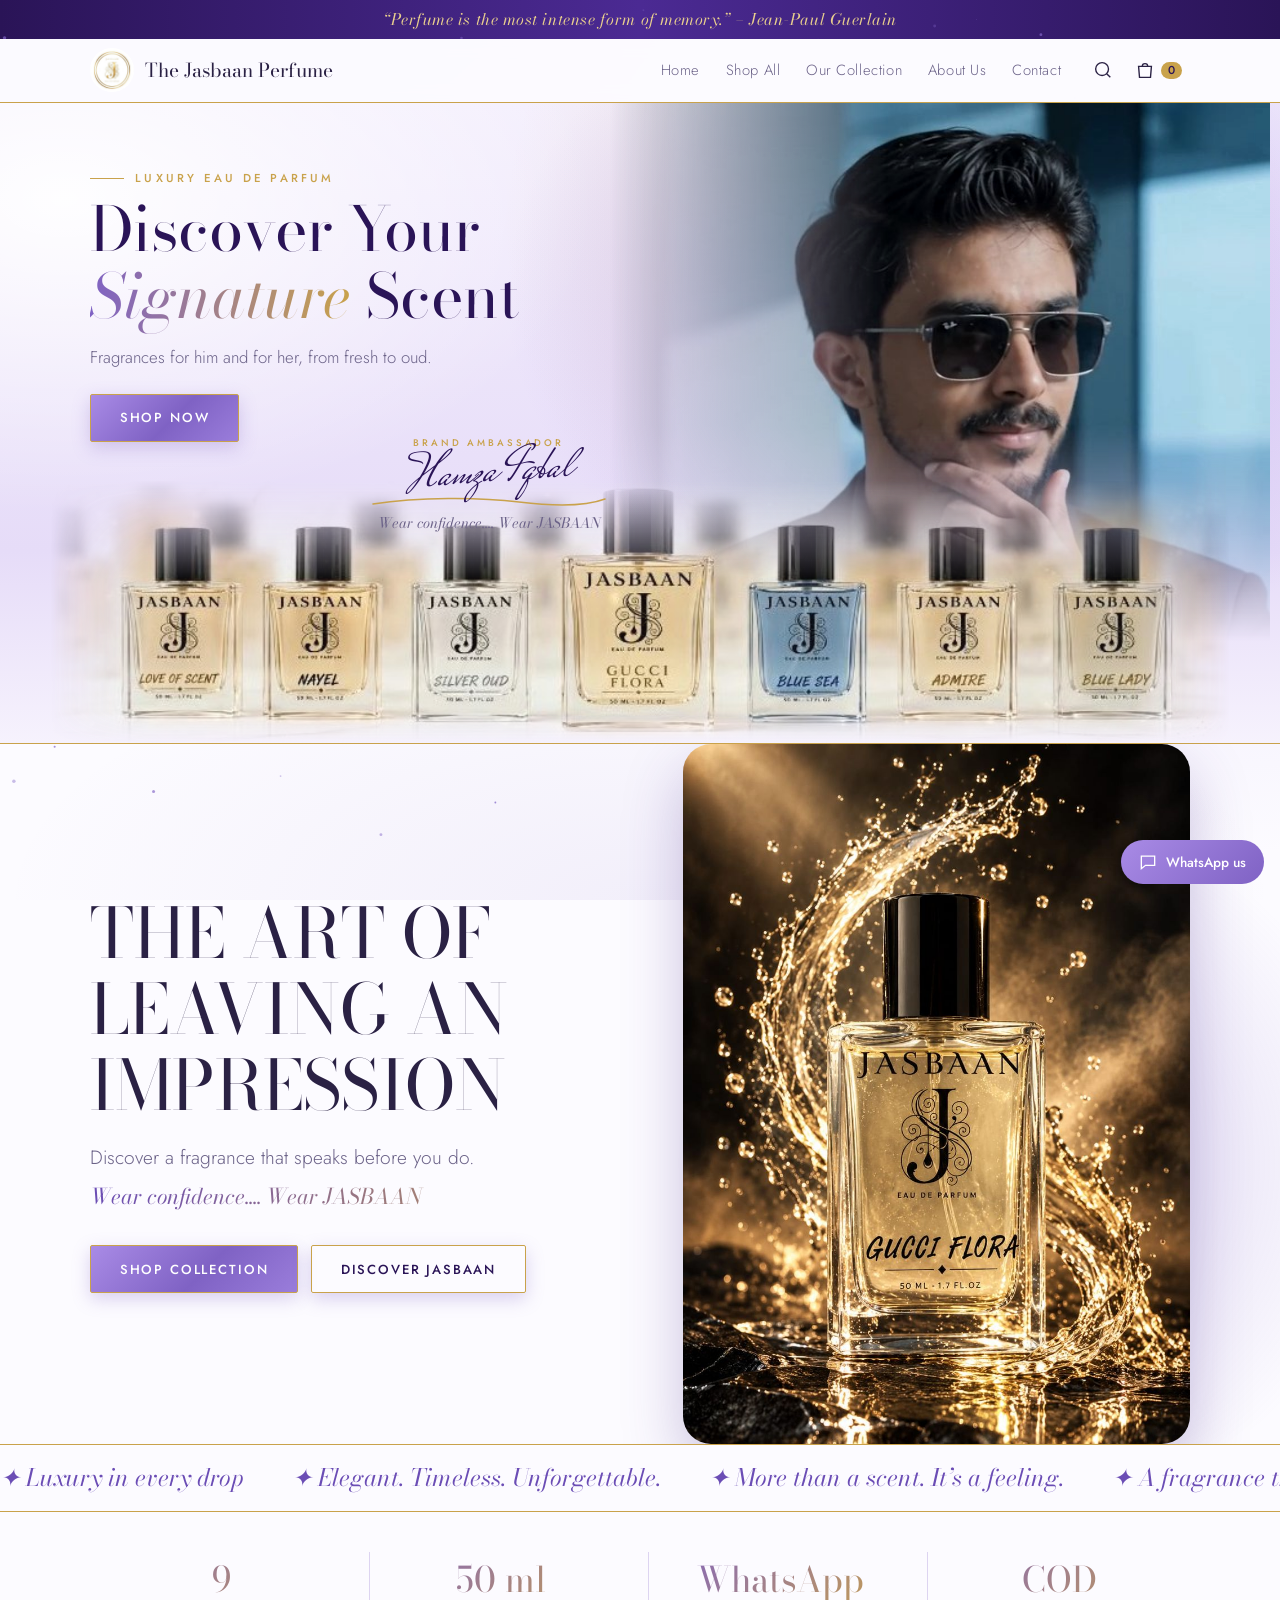
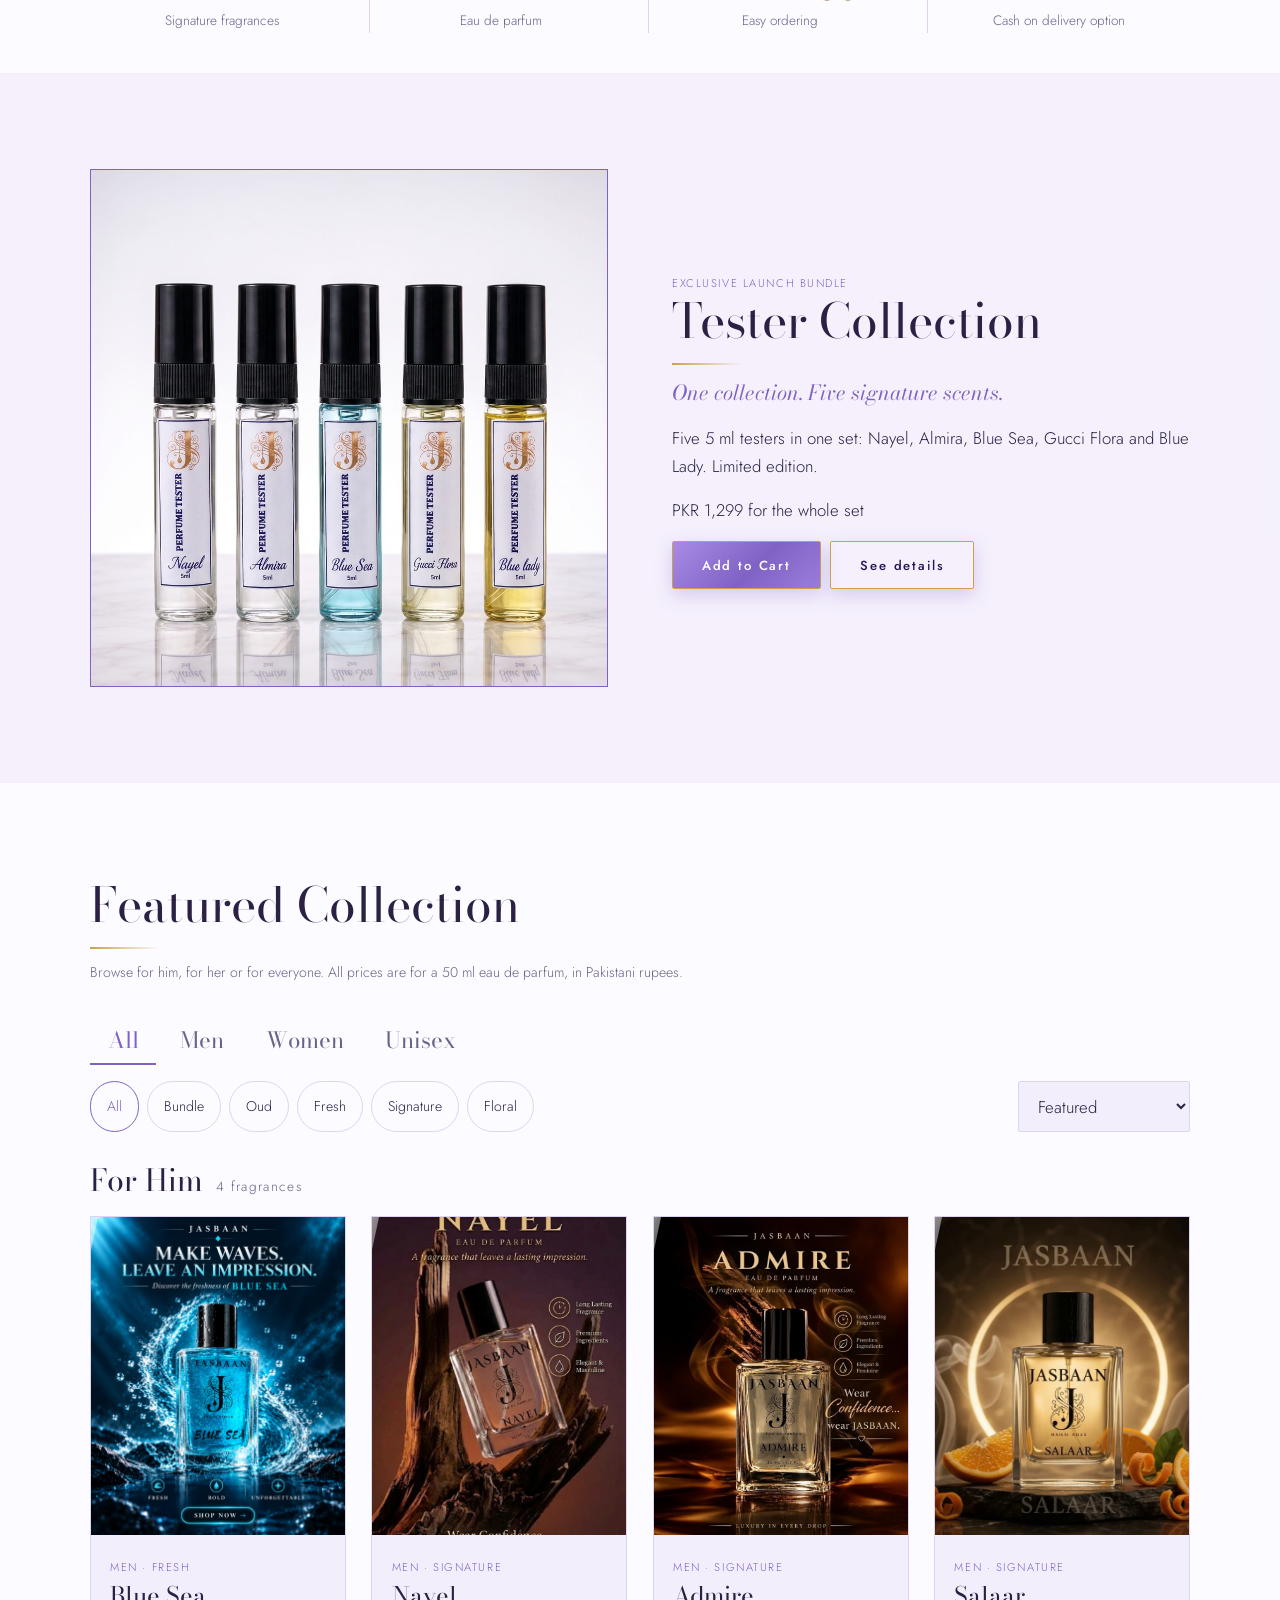
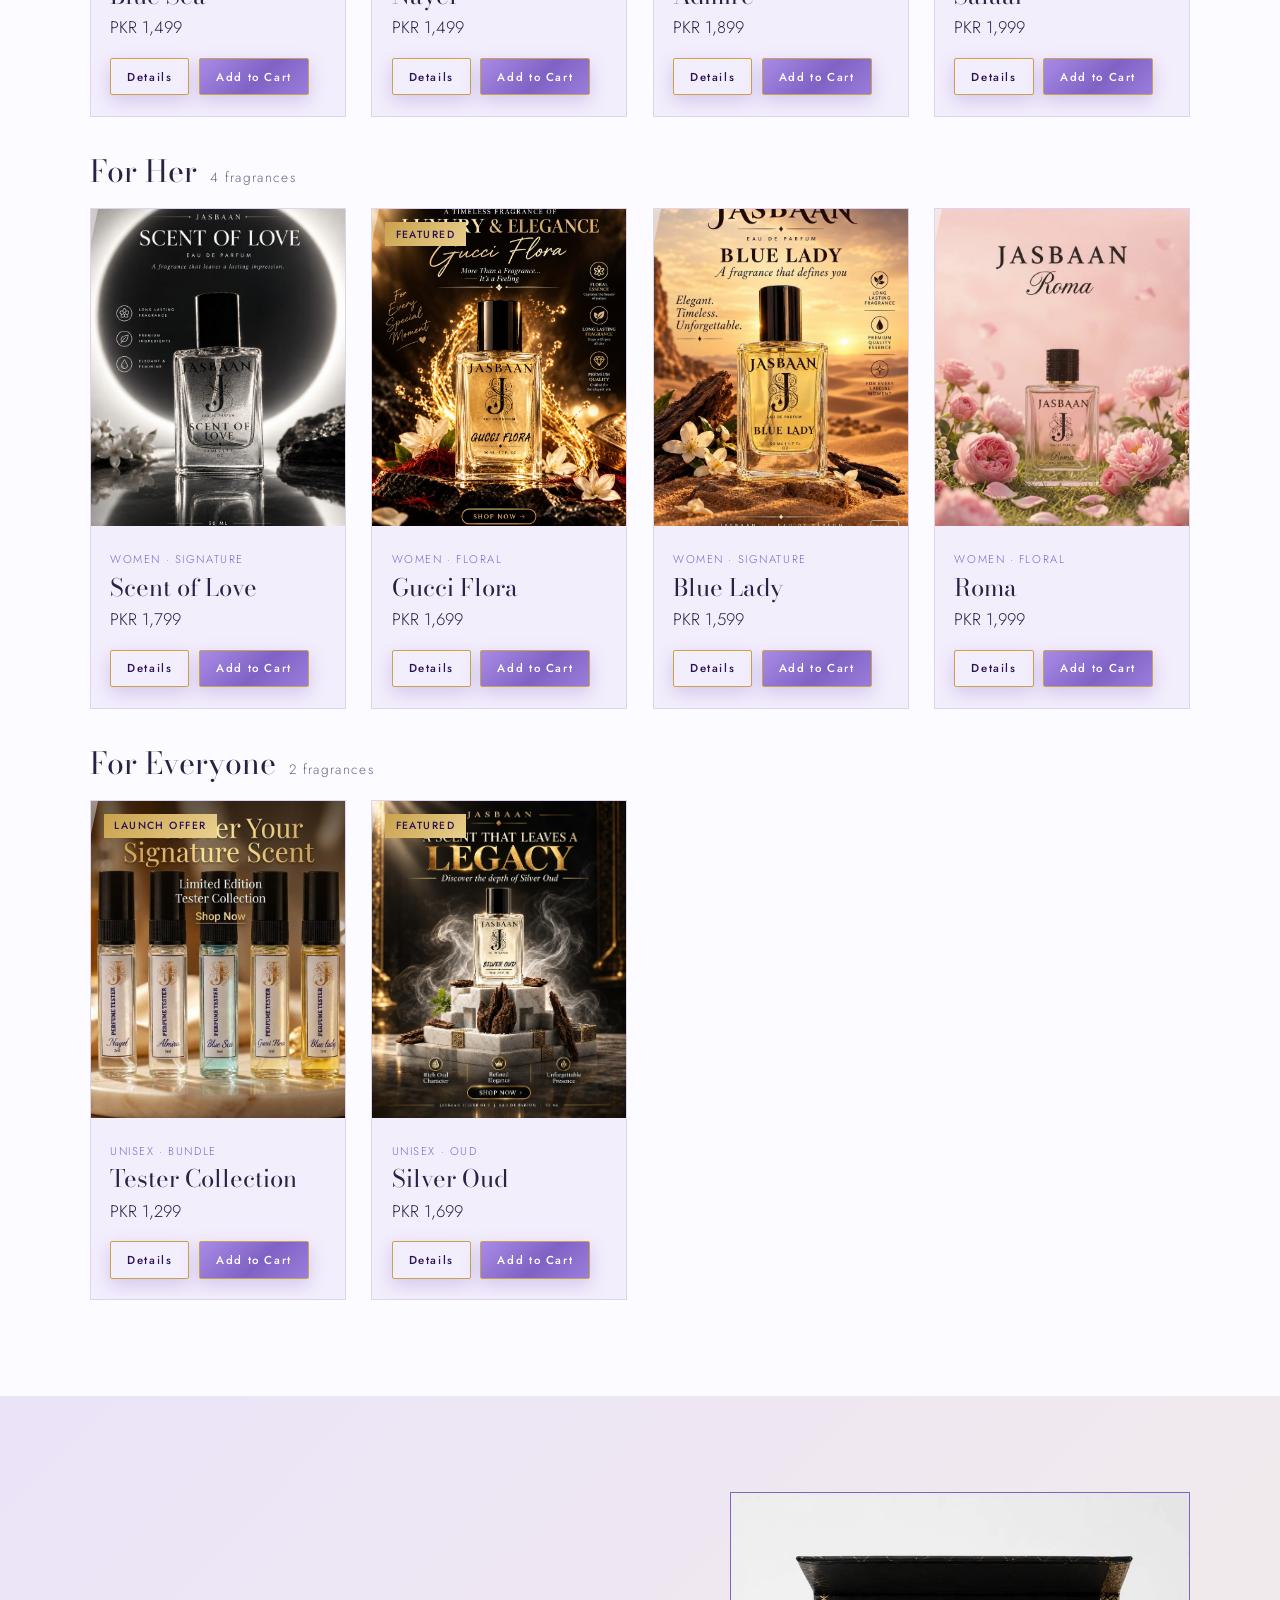
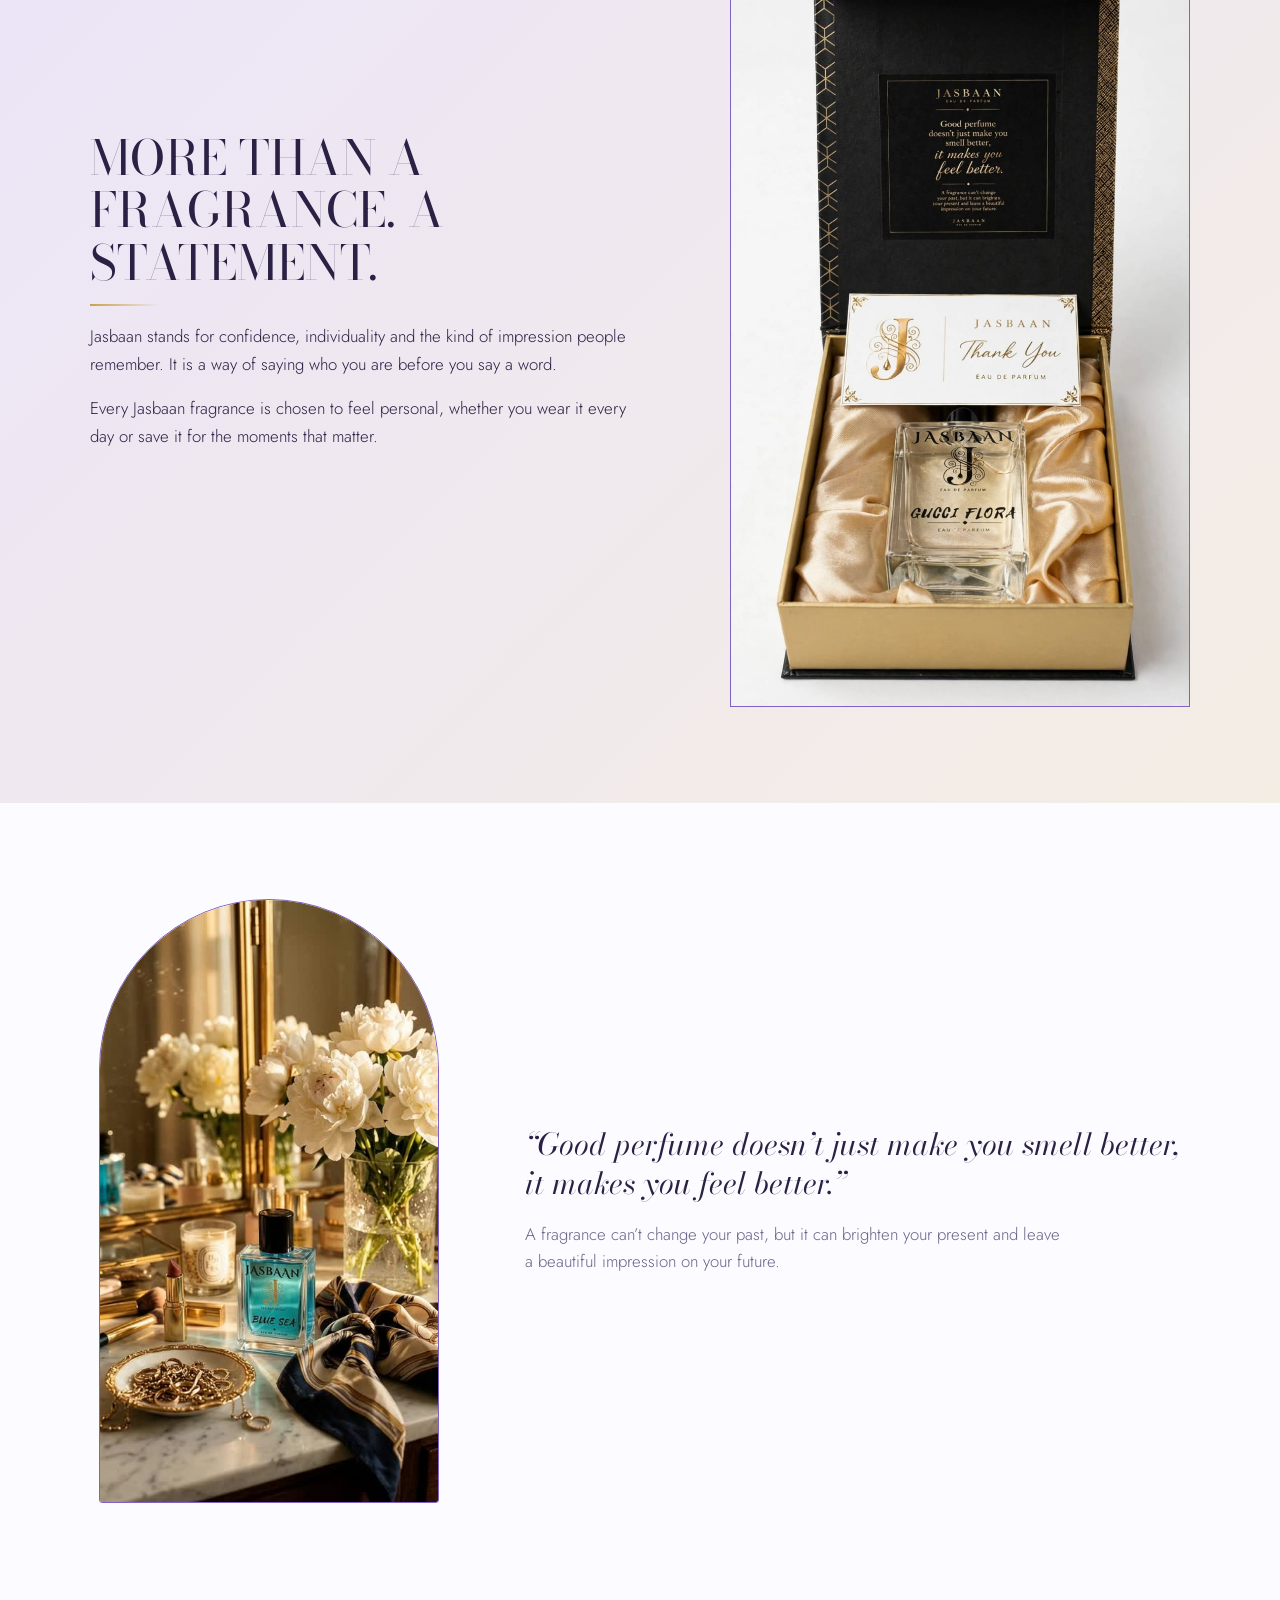
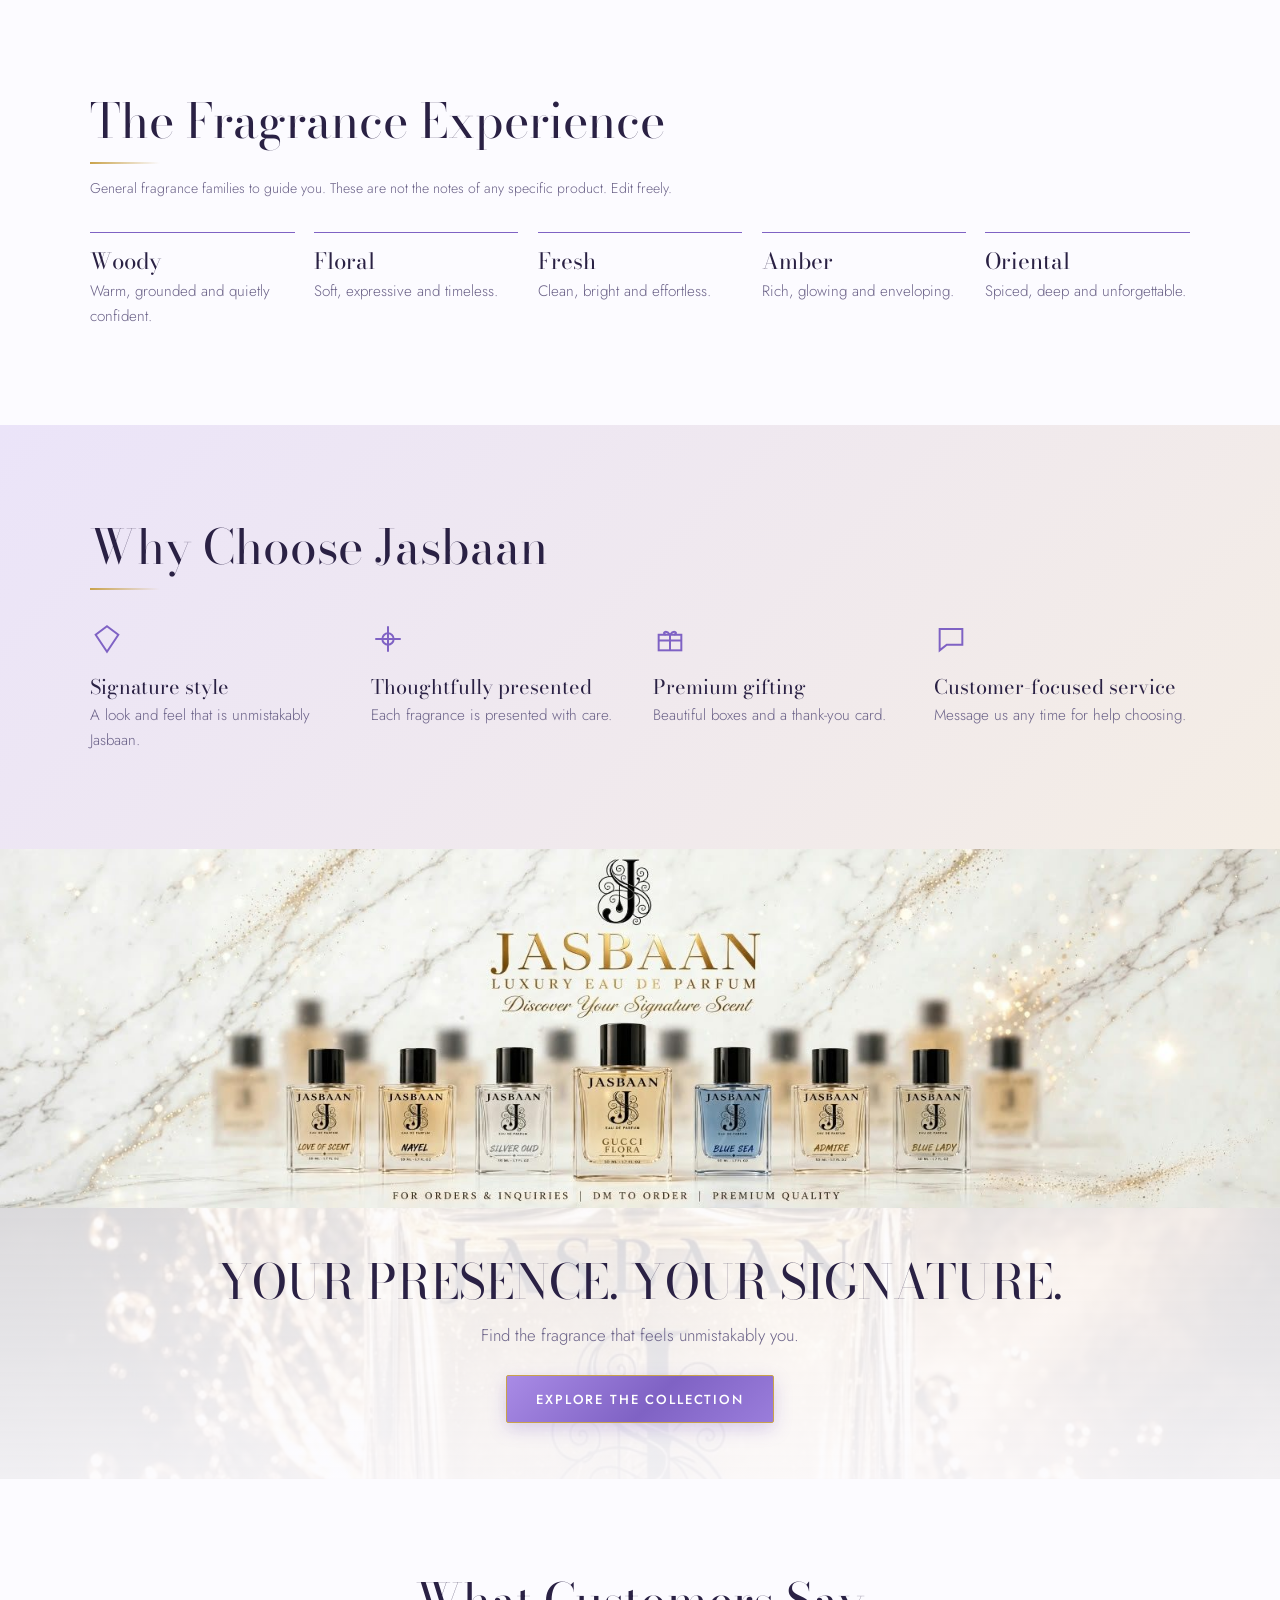
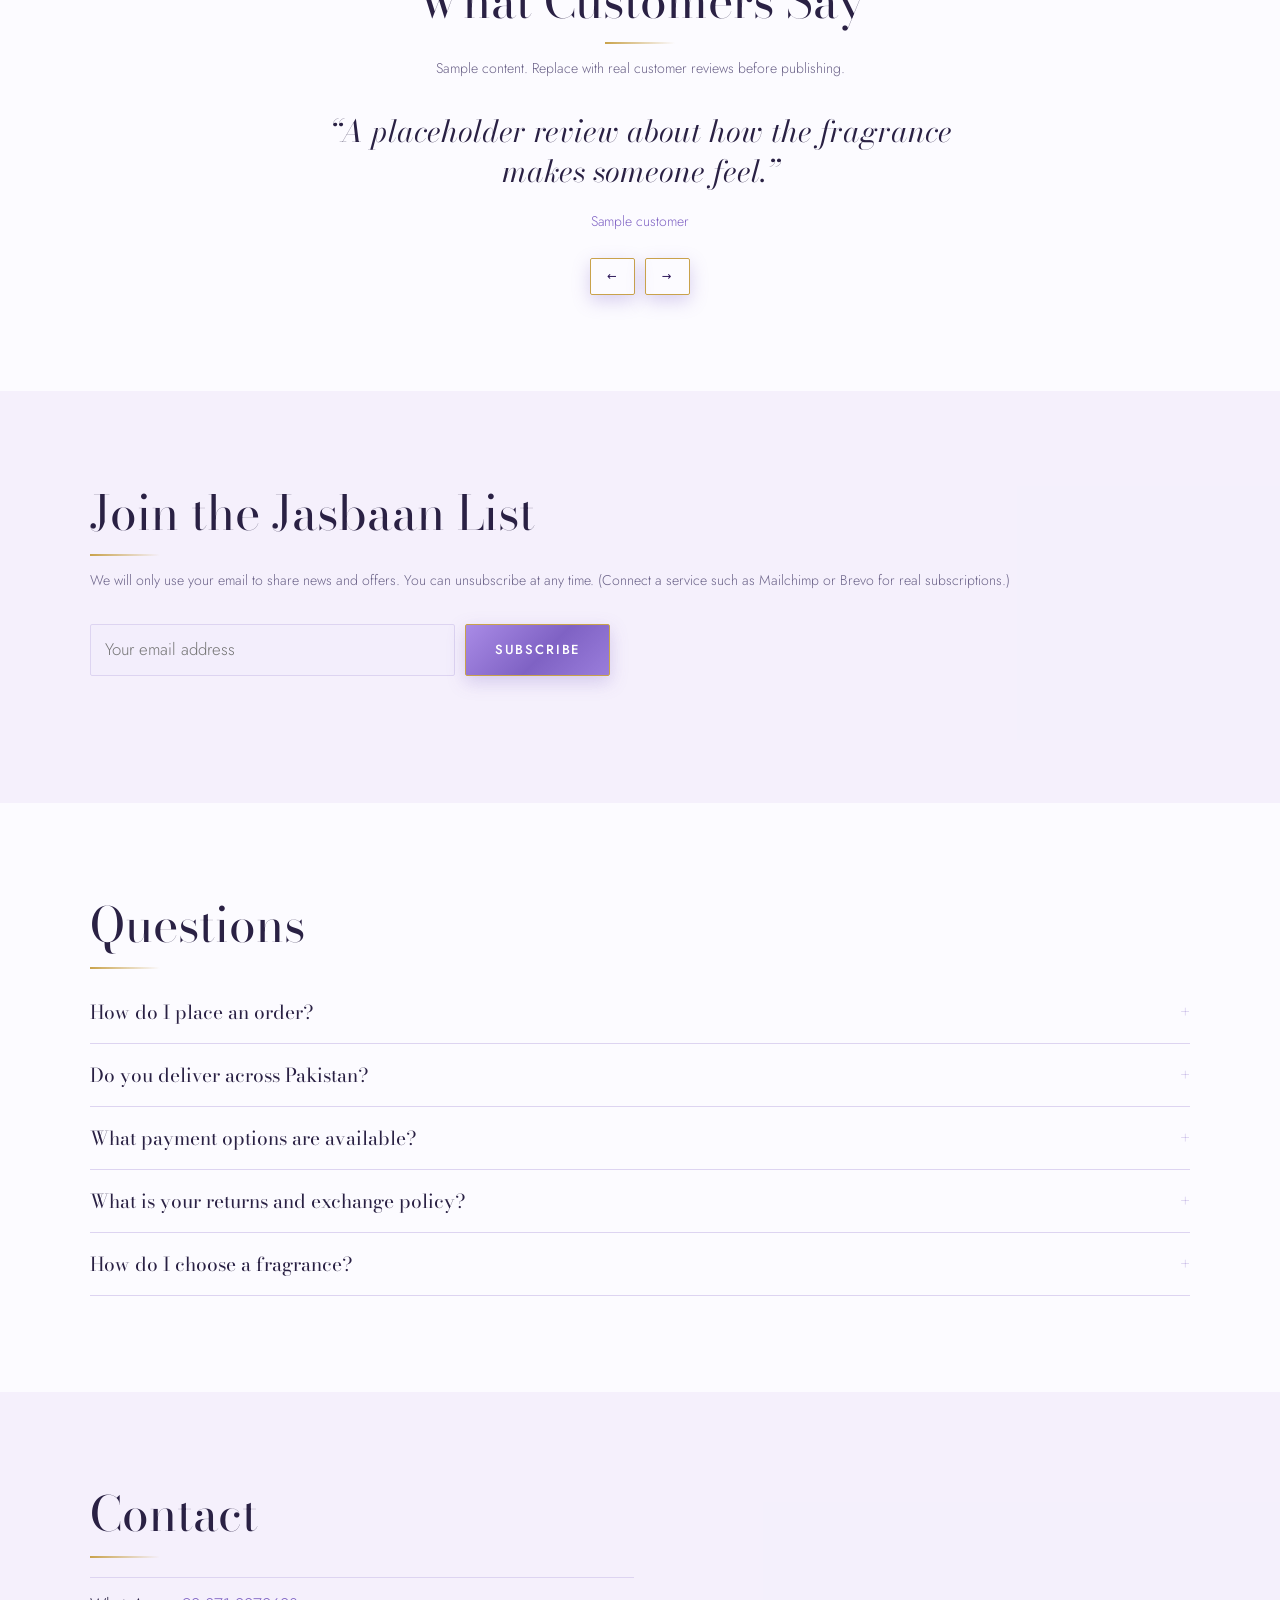
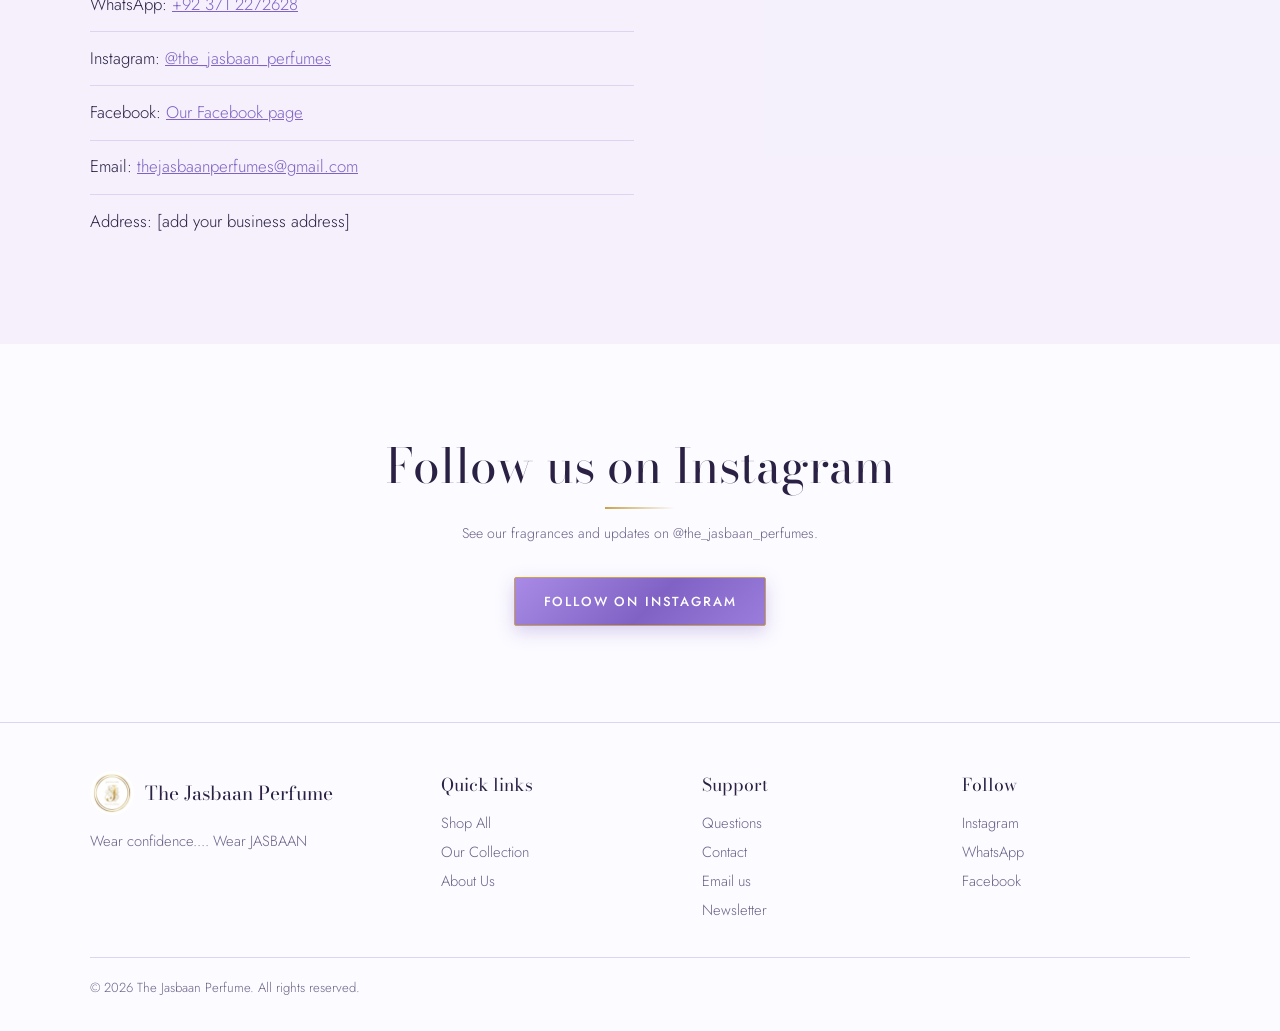
==== commit 148d3760: "Add files via upload" ====
--- a/index.html
+++ b/index.html
@@ -1,25 +1,315 @@
-<!DOCTYPE html>
-<html lang="en">
-<head>
-<meta charset="utf-8">
-<meta http-equiv="Content-Security-Policy" content="default-src 'self'; script-src 'self' 'sha256-PtdI6/36DhPdMEgjNWV5ExIEqFovVcjUHPeOyApfBhs='; style-src 'self' 'unsafe-inline' https://fonts.googleapis.com; font-src https://fonts.gstatic.com; img-src 'self' data:; media-src 'self'; connect-src https://script.google.com https://script.googleusercontent.com; object-src 'none'; base-uri 'none'; form-action 'none'">
-<meta name="viewport" content="width=device-width, initial-scale=1, viewport-fit=cover">
+<!doctype html><html lang="en"><head><meta charset=utf8><meta name=viewport content="width=device-width,initial-scale=1,viewport-fit=cover"><style>:root{color-scheme:light;box-sizing:border-box;padding-top:env(safe-area-inset-top,0px);padding-bottom:env(safe-area-inset-bottom,0px)}html{scroll-padding-top:env(safe-area-inset-top,0px)}body{margin:0;padding:0;font:14px -apple-system,BlinkMacSystemFont,sans-serif;background:#fff;color:#000}img{max-width:100%}[hidden]:not([hidden=until-found i]){display:none!important}</style></head><body>
 <title>The Jasbaan Perfume | Luxury Eau de Parfum in Pakistan</title>
-<meta name="description" content="The Jasbaan Perfume: luxury eau de parfum for those who leave an impression. Wear confidence.... Wear JASBAAN.">
-<meta property="og:type" content="website">
-<meta property="og:title" content="The Jasbaan Perfume">
-<meta property="og:description" content="Wear confidence.... Wear JASBAAN">
-<!-- Replace YOUR-DOMAIN with your real web address once hosted -->
-<meta property="og:image" content="https://the-jasbaan-perfumes.vercel.app/images/banner.jpg">
-<meta property="og:url" content="https://the-jasbaan-perfumes.vercel.app/">
-<link rel="canonical" href="https://the-jasbaan-perfumes.vercel.app/">
-<link rel="icon" href="images/logo.jpg">
-<link rel="preconnect" href="https://fonts.googleapis.com"><link rel="preconnect" href="https://fonts.gstatic.com" crossorigin>
-<link href="https://fonts.googleapis.com/css2?family=Bodoni+Moda:ital,opsz,wght@0,6..96,400;0,6..96,500;1,6..96,400&family=Jost:wght@300;400;500&display=swap" rel="stylesheet">
-<link rel="stylesheet" href="style.css">
+<link href="https://fonts.googleapis.com/css2?family=Bodoni+Moda:ital,opsz,wght@0,6..96,400;0,6..96,500;1,6..96,400&family=Jost:wght@300;400;500&family=Mrs+Saint+Delafield&family=Pinyon+Script&display=swap" rel="stylesheet">
+<style>:root{color-scheme:light}
+/* THE JASBAAN PERFUME: lavender and white. Change colours here. */
+:root{--black:#FCFBFF;--ink2:#F3EEFC;--ivory:#2A2144;--gold:#7F62C4;--beige:#6B6288;--line:#DDD4F1;--lav:#EBE4F9;--on:#FFFFFF;--plum:#2A1457;--champ:#C9A24B;--champ2:#E9CF8E;
+--serif:'Bodoni Moda','Didot','Times New Roman',serif;--sans:'Jost',system-ui,-apple-system,'Segoe UI',sans-serif;
+box-sizing:border-box;padding-top:env(safe-area-inset-top,0px);padding-bottom:env(safe-area-inset-bottom,0px)}
+*,*::before,*::after{box-sizing:border-box}
+html{scroll-behavior:smooth;scroll-padding-top:5.5rem}
+body{margin:0;background:var(--black);background-image:radial-gradient(ellipse 70% 45% at 12% 0%,rgba(167,139,232,.28),transparent),radial-gradient(ellipse 60% 45% at 95% 50%,rgba(167,139,232,.16),transparent),radial-gradient(ellipse 50% 30% at 50% 100%,rgba(127,98,196,.08),transparent);background-attachment:fixed;color:var(--ivory);font:300 1.05rem/1.65 var(--sans)}
+body::before{content:"";position:fixed;inset:0 0 auto;height:env(safe-area-inset-top,0px);background:var(--black);z-index:60}
+img{display:block;max-width:100%;height:auto}
+h1,h2,h3,blockquote{font-family:var(--serif);font-weight:400;line-height:1.1;margin:0}
+a{color:inherit}button{font:inherit;color:inherit;cursor:pointer}
+:focus-visible{outline:2px solid var(--gold);outline-offset:3px}
+.w{max-width:1180px;margin:0 auto;padding:0 clamp(1.1rem,4vw,2.5rem)}
+.bar{background:var(--gold);color:var(--on);text-align:center;font-size:.85rem;padding:.45rem 1rem;letter-spacing:.04em}
+
+.bar span{display:inline-block;font:italic 1rem var(--serif);transition:opacity .4s}
+
+/* Header */
+.hd{position:sticky;top:env(safe-area-inset-top,0px);z-index:50;background:rgba(252,251,255,.95);backdrop-filter:blur(8px);border-bottom:1px solid var(--line)}
+.nav{display:flex;align-items:center;gap:1.4rem;padding-top:.6rem;padding-bottom:.6rem}
+.brand{display:flex;align-items:center;gap:.7rem;text-decoration:none;font:1.2rem var(--serif);margin-right:auto}
+.brand img{width:44px;height:44px;border-radius:50%}
+#menu{display:flex;gap:1.6rem;font-size:.92rem;letter-spacing:.04em}
+#menu a{text-decoration:none;color:var(--beige)}#menu a:hover{color:var(--gold)}
+.tools{display:flex;gap:.3rem}
+.ico{background:none;border:0;padding:.5rem;display:flex;align-items:center;gap:.3rem;font-size:1.6rem;line-height:1}
+.ico:hover{color:var(--gold)}.burger{display:none}
+#cnt{font:500 .72rem var(--sans);background:var(--gold);color:var(--on);border-radius:99px;min-width:1.3rem;text-align:center;padding:.05rem .35rem}
+.srch{padding-bottom:.7rem}
+
+/* Buttons and fields */
+.btn{display:inline-block;background:linear-gradient(135deg,#A98BE6,#7F62C4 55%,#9A7DDB);color:var(--on);border:1px solid #7F62C4;padding:.85rem 1.8rem;font:500 .82rem var(--sans);letter-spacing:.14em;text-decoration:none;border-radius:2px;transition:.25s}
+.btn:hover{filter:brightness(1.1);transform:translateY(-1px)}
+.btn.ghost{background:none;color:var(--gold)}.btn.ghost:hover{background:var(--gold);color:var(--on)}
+.btn.sm{padding:.6rem 1rem;font-size:.72rem}.btn:disabled{opacity:.4;cursor:not-allowed;transform:none}
+select,input,textarea{font:inherit;background:var(--ink2);color:var(--ivory);border:1px solid var(--line);padding:.7rem .9rem;border-radius:2px;width:100%}
+input[type=radio]{width:auto}#sort{width:auto}
+
+/* Hero */
+.hg{display:grid;grid-template-columns:1.05fr .95fr;align-items:center;gap:2rem;min-height:min(78vh,700px)}
+h1{font-size:clamp(2.4rem,5.4vw,4.5rem)}
+.sub{font-size:1.2rem;color:var(--beige);margin:1.2rem 0 .4rem}
+.slogan{font:italic 1.35rem var(--serif);color:var(--gold);margin:0 0 2rem}
+.acts{display:flex;flex-wrap:wrap;gap:.8rem}
+.himg{width:100%;height:100%;max-height:700px;object-fit:cover;border-radius:28px;background:#1E1636;box-shadow:0 26px 60px rgba(74,48,140,.28)}
+
+/* Sections */
+.sec{padding:clamp(3.5rem,8vw,6rem) 0}
+h2{font-size:clamp(1.9rem,4vw,3rem);margin-bottom:.8rem}
+.note{color:var(--beige);font-size:.88rem;margin:0 0 2rem}
+.dark2{background:rgba(243,238,252,.78)}
+.ivory{background:var(--lav);color:var(--ivory)}.ivory h2{color:var(--ivory)}
+.ctl{display:flex;flex-wrap:wrap;justify-content:space-between;gap:1rem;margin-bottom:2rem}
+.chips{display:flex;flex-wrap:wrap;gap:.5rem}
+.chip{background:none;border:1px solid var(--line);padding:.45rem 1rem;border-radius:99px;font-size:.88rem}
+.chip[aria-pressed=true],.chip:hover{border-color:var(--gold);color:var(--gold)}
+
+/* Products */
+.grid{display:grid;grid-template-columns:repeat(auto-fill,minmax(250px,1fr));gap:1.6rem}
+.card{background:var(--ink2);border:1px solid var(--line);transition:.3s}
+.card:hover{border-color:var(--gold);box-shadow:0 14px 40px rgba(74,48,140,.18);transform:translateY(-4px)}
+.pimg{display:block;width:100%;padding:0;border:0;background:none;overflow:hidden}
+.pimg img{width:100%;aspect-ratio:4/5;object-fit:cover;transition:transform .6s}.card:hover .pimg img{transform:scale(1.04)}
+.pb{padding:1.1rem 1.2rem 1.3rem}
+.pb small,.gold{color:var(--gold);letter-spacing:.14em;text-transform:uppercase;font-size:.7rem}
+.pb h3{font-size:1.5rem;margin:.2rem 0 .3rem}.nt{margin:0 0 .4rem;color:var(--beige);font-size:.9rem}
+.pr{margin:.2rem 0 1rem}.pr s{color:var(--beige);margin-right:.4rem}
+.pa{display:flex;gap:.6rem;flex-wrap:wrap}
+
+/* Story, families, why */
+.split{display:grid;grid-template-columns:1.1fr .9fr;gap:clamp(2rem,6vw,5rem);align-items:center}
+.split img{border:1px solid var(--gold)}
+.fam{display:grid;grid-template-columns:repeat(auto-fit,minmax(170px,1fr));gap:1.2rem}
+.fam div{border-top:1px solid var(--gold);padding-top:1rem}.fam h3{font-size:1.4rem}.fam p{margin:.3rem 0 0;color:var(--beige);font-size:.95rem}
+.why{display:grid;grid-template-columns:repeat(auto-fit,minmax(200px,1fr));gap:1.6rem;margin-top:2rem}
+.why svg{width:34px;height:34px;stroke:#7F62C4;fill:none;stroke-width:1.4}
+.why h3{font-size:1.25rem;margin:.7rem 0 .3rem}.why p{margin:0;font-size:.95rem;color:var(--beige)}
+.promo img{width:100%;max-height:420px;object-fit:cover}
+.promo .w{text-align:center;padding-top:3rem;padding-bottom:3.5rem}.promo p{color:var(--beige);margin:.4rem 0 1.6rem}
+
+/* Video frames and quote */
+.quote{display:grid;grid-template-columns:.7fr 1.3fr;gap:clamp(2rem,6vw,5rem);align-items:center}
+.arch{border-radius:999px 999px 18px 18px;overflow:hidden;border:1px solid var(--gold);aspect-ratio:9/16;max-width:340px;width:100%;justify-self:center;background:var(--ink2)}
+.arch video{width:100%;height:100%;object-fit:cover}
+.quote p{color:var(--beige);max-width:34rem}
+
+/* Reviews, newsletter, FAQ, contact */
+.revs{max-width:760px;text-align:center}
+.rev{display:none}.rev.on{display:block}
+blockquote{font:italic clamp(1.3rem,3vw,1.9rem)/1.3 var(--serif);margin:1rem 0}.rev small{color:var(--gold)}
+.dots{display:flex;justify-content:center;gap:.6rem;margin-top:1.4rem}
+.nl{display:flex;gap:.6rem;max-width:520px;flex-wrap:wrap}.nl input{flex:1 1 220px;width:auto}
+#nlm{min-height:1.4em;margin:.7rem 0 0;font-size:.9rem}
+details{border-bottom:1px solid var(--line);padding:1rem 0}
+summary{cursor:pointer;font:1.2rem var(--serif);list-style:none}
+summary::after{content:"+";float:right;color:var(--gold)}details[open] summary::after{content:"–"}
+details p{color:var(--beige);margin:.6rem 0 0;max-width:46rem}
+.ct{list-style:none;padding:0;margin:1.2rem 0 0;max-width:34rem}.ct li{padding:.8rem 0;border-top:1px solid var(--line)}.ct a{color:var(--gold)}
+
+/* Footer */
+footer{border-top:1px solid var(--line);padding:3rem 0 2rem;font-size:.92rem;color:var(--beige)}
+.fg{display:grid;grid-template-columns:1.4fr 1fr 1fr 1fr;gap:2rem}
+footer h4{font:1.1rem var(--serif);color:var(--ivory);margin:0 0 .7rem}
+footer a:not(.brand){display:block;text-decoration:none;padding:.15rem 0}footer a:hover{color:var(--gold)}
+footer .brand{color:var(--ivory)}.copy{margin:2rem 0 0;padding-top:1.2rem;border-top:1px solid var(--line);font-size:.82rem}
+
+/* Cart drawer, modal, toast */
+#ov{position:fixed;inset:0;background:rgba(42,33,68,.45);opacity:0;visibility:hidden;transition:.3s;z-index:70}
+#ov.on{opacity:1;visibility:visible}
+#cart{position:fixed;top:0;right:0;bottom:0;width:min(420px,100%);background:var(--ink2);border-left:1px solid var(--gold);z-index:80;transform:translateX(100%);visibility:hidden;transition:.35s;display:flex;flex-direction:column;padding:calc(1rem + env(safe-area-inset-top,0px)) 1.2rem calc(1rem + env(safe-area-inset-bottom,0px))}
+#cart.on{transform:none;visibility:visible}
+.ch{display:flex;justify-content:space-between;align-items:center}.ch h2{font-size:1.6rem;margin:0}
+#items{flex:1;overflow:auto;margin:1rem 0}.empty{color:var(--beige)}
+.ln{display:grid;grid-template-columns:64px 1fr auto;gap:.8rem;padding:.8rem 0;border-bottom:1px solid var(--line);align-items:center}
+.ln img{width:64px;height:80px;object-fit:cover}
+.q{display:flex;align-items:center;gap:.6rem;margin:.3rem 0}.q button{width:1.9rem;height:1.9rem;background:none;border:1px solid var(--line);border-radius:50%}
+.rmv{background:none;border:0;color:var(--beige);text-decoration:underline;font-size:.8rem;padding:0}
+.tot{display:flex;justify-content:space-between;font-size:1.15rem;margin-bottom:1rem}
+dialog{background:var(--ink2);color:var(--ivory);border:1px solid var(--gold);padding:0;width:min(780px,94vw);max-height:92vh;overflow:auto}
+dialog::backdrop{background:rgba(42,33,68,.6)}
+.mi{display:grid;grid-template-columns:1fr 1fr}.mi img{width:100%;height:100%;object-fit:cover}.mi>div{padding:2rem}
+.x{position:absolute;top:.3rem;right:.8rem;background:none;border:0;font-size:2rem;line-height:1;z-index:2}
+.f{padding:2rem;display:grid;gap:.9rem}.f label{display:grid;gap:.3rem;font-size:.9rem}
+.pay{border:0;padding:0;margin:0;display:grid;gap:.4rem}.pay label{display:flex;gap:.5rem;align-items:center}
+.sum{border:1px solid var(--line);padding:1rem;font-size:.95rem}.sum p{display:flex;justify-content:space-between;margin:.2rem 0}
+.fine{font-size:.8rem;color:var(--beige);margin:0}
+#toast{position:fixed;left:50%;bottom:calc(1.5rem + env(safe-area-inset-bottom,0px));transform:translate(-50%,20px);background:var(--gold);color:var(--on);padding:.7rem 1.3rem;border-radius:2px;opacity:0;transition:.3s;z-index:90;pointer-events:none;text-align:center;max-width:90vw}
+#toast.on{opacity:1;transform:translate(-50%,0)}
+
+/* VIP extras: sparkle canvas, glow, marquee, shimmer */
+#dust{position:fixed;inset:0;width:100%;height:100%;z-index:0;pointer-events:none}
+main,footer{position:relative;z-index:1}
+.hero{position:relative;overflow:hidden}.hg{position:relative}
+.hero::before{content:"";position:absolute;right:-10%;top:5%;width:60%;aspect-ratio:1;background:radial-gradient(circle,rgba(127,98,196,.28),transparent 65%);animation:glow 6s ease-in-out infinite alternate;pointer-events:none}
+@keyframes glow{from{opacity:.5;transform:scale(.9)}to{opacity:1;transform:scale(1.1)}}
+
+.slogan{background:linear-gradient(90deg,#6B4DB5,#B49AF0,#6B4DB5);background-size:200% 100%;-webkit-background-clip:text;background-clip:text;color:transparent;animation:shine 4s linear infinite}
+@keyframes shine{to{background-position:-200% 0}}
+.mq{overflow:hidden;border-block:1px solid var(--gold);padding:.9rem 0;background:rgba(252,251,255,.9)}
+.mq div{display:flex;width:max-content;animation:mq 30s linear infinite}
+.mq span{font:italic 1.5rem var(--serif);color:var(--gold);white-space:nowrap;padding-right:3rem}
+@keyframes mq{to{transform:translateX(-50%)}}
+.sec h2::after{content:"";display:block;width:70px;height:1px;background:linear-gradient(90deg,var(--gold),transparent);margin-top:.9rem}
+.revs h2::after{margin-left:auto;margin-right:auto}
+.card{position:relative;overflow:hidden}
+.card::after{content:"";position:absolute;top:0;bottom:0;left:0;width:60%;background:linear-gradient(105deg,transparent 30%,rgba(255,255,255,.55) 50%,transparent 70%);transform:translateX(-130%) skewX(-12deg);transition:transform 1.1s ease;pointer-events:none;z-index:2}
+.card:hover::after{transform:translateX(230%) skewX(-12deg)}
+.pv{position:relative;overflow:hidden}
+.bgv{position:absolute;inset:0;width:100%;height:100%;object-fit:cover;opacity:.5}
+.pv::after{content:"";position:absolute;inset:0;background:linear-gradient(rgba(252,251,255,.72),rgba(252,251,255,.9))}
+.pv .w{position:relative;z-index:1}
+
+/* Premium extras: intro, hero words, trust strip, WhatsApp button, card spotlight */
+::selection{background:var(--gold);color:var(--on)}
+html{scrollbar-color:var(--gold) var(--black)}
+#intro{position:fixed;inset:0;z-index:100;background:var(--black);display:flex;flex-direction:column;align-items:center;justify-content:center;gap:1.4rem;animation:introOut .9s ease 3s forwards}
+#intro .lg{position:relative;width:min(220px,52vw);aspect-ratio:1;display:grid;place-items:center}
+#intro .lg::before{content:"";position:absolute;inset:-25%;background:radial-gradient(circle,rgba(127,98,196,.45),transparent 62%);animation:glow 2.4s ease-in-out infinite alternate}
+#intro .lg svg{position:absolute;inset:0;width:100%;height:100%;transform:rotate(-90deg)}
+#intro .lg circle{fill:none;stroke:var(--gold);stroke-linecap:round}
+#intro .r1{stroke-width:1.2;stroke-dasharray:604;stroke-dashoffset:604;animation:draw 1.6s ease-out .1s forwards}
+#intro .r2{stroke-width:.6;stroke-dasharray:3 7;opacity:0;transform-origin:100px 100px;animation:fadeIn 1s ease 1.2s forwards,spin 14s linear 1.2s infinite}
+#intro .lg img{position:relative;width:78%;height:78%;border-radius:50%;animation:pop 1.1s cubic-bezier(.2,.7,.2,1) .25s both}
+@keyframes draw{to{stroke-dashoffset:0}}
+@keyframes spin{to{transform:rotate(360deg)}}
+@keyframes fadeIn{to{opacity:1}}
+#skip{position:absolute;right:1rem;bottom:calc(1rem + env(safe-area-inset-bottom,0px));background:none;border:1px solid var(--line);color:var(--beige);padding:.4rem 1rem;border-radius:99px;font-size:.8rem;letter-spacing:.1em}
+#skip:hover{border-color:var(--gold);color:var(--gold)}
+#intro span{font:italic 1.4rem var(--serif);color:var(--gold);animation:fade 1s ease 1.5s both}
+@keyframes pop{from{opacity:0;transform:scale(.6) rotate(-12deg)}to{opacity:1;transform:none}}
+@keyframes fade{from{opacity:0;transform:translateY(10px)}to{opacity:1;transform:none}}
+@keyframes introOut{to{opacity:0;visibility:hidden}}
+.wd{display:inline-block;animation:rise .9s cubic-bezier(.2,.7,.2,1) calc(var(--i)*.12s + var(--base,.1s)) both}
+@keyframes rise{from{opacity:0;transform:translateY(.45em)}to{opacity:1;transform:none}}
+.brand img,.nav{transition:.3s}.hd.s .nav{padding-top:.2rem;padding-bottom:.2rem}.hd.s .brand img{width:34px;height:34px}
+.trust{display:grid;grid-template-columns:repeat(4,1fr);gap:1rem;padding-top:2.5rem;padding-bottom:2.5rem;text-align:center}
+.trust div{border-left:1px solid var(--line)}.trust div:first-child{border:0}
+.trust b{display:block;font:400 clamp(1.5rem,3vw,2.2rem) var(--serif);color:var(--gold)}.trust span{font-size:.85rem;color:var(--beige)}
+.tag{position:absolute;top:.8rem;left:.8rem;z-index:2;background:var(--gold);color:var(--on);font:500 .65rem var(--sans);letter-spacing:.14em;text-transform:uppercase;padding:.3rem .65rem}
+.card::before{content:"";position:absolute;inset:0;z-index:1;background:radial-gradient(260px circle at var(--mx,50%) var(--my,50%),rgba(127,98,196,.12),transparent 60%);opacity:0;transition:opacity .3s;pointer-events:none}
+.card:hover::before{opacity:1}
+#cnt{display:inline-block}#cnt.bump{animation:bump .4s}@keyframes bump{50%{transform:scale(1.6)}}
+.wa{position:fixed;right:1rem;bottom:calc(1rem + env(safe-area-inset-bottom,0px));z-index:40;display:flex;align-items:center;gap:.5rem;background:linear-gradient(135deg,#A98BE6,#7F62C4);color:var(--on);text-decoration:none;font:500 .85rem var(--sans);padding:.75rem 1.1rem;border-radius:99px;animation:ring 2.8s ease-out infinite}
+.wa svg{width:20px;height:20px;fill:none;stroke:currentColor;stroke-width:1.6}
+@keyframes ring{0%{box-shadow:0 8px 30px rgba(74,48,140,.3),0 0 0 0 rgba(127,98,196,.55)}100%{box-shadow:0 8px 30px rgba(74,48,140,.3),0 0 0 18px rgba(127,98,196,0)}}
+
+/* Catalogue by gender */
+.tabs{display:flex;gap:.4rem;flex-wrap:wrap;width:100%}
+.tab{background:none;border:0;border-bottom:2px solid transparent;padding:.4rem 1.1rem;font:1.4rem var(--serif);color:var(--beige)}
+.tab:hover{color:var(--ivory)}.tab[aria-pressed=true]{color:var(--gold);border-color:var(--gold)}
+.gh{font-size:1.9rem;margin:2.4rem 0 1.2rem;display:flex;align-items:baseline;gap:.8rem}
+.gh:first-child{margin-top:0}.gh small{font:300 .85rem var(--sans);color:var(--beige);letter-spacing:.1em}
+
+/* Product pages */
+.pg{padding-top:2rem;padding-bottom:4rem}
+.pg h3{font-size:1.8rem;margin:2.5rem 0 1rem}
+.back{display:inline-block;margin-bottom:1.5rem;color:var(--beige);text-decoration:none}.back:hover{color:var(--gold)}
+.pg-g{display:grid;grid-template-columns:.9fr 1.1fr;gap:clamp(2rem,5vw,4rem);align-items:start}
+.pg-img{display:grid;gap:1rem}.pg-img img{width:100%;border:1px solid var(--gold)}
+.pg-i h1{font-size:clamp(2.2rem,5vw,3.6rem);margin:.3rem 0}
+.tl{font:italic 1.3rem var(--serif);color:var(--gold);margin:0 0 1rem}
+.spec{margin:1.8rem 0 0;border-top:1px solid var(--line)}
+.spec div{display:flex;justify-content:space-between;gap:1rem;padding:.7rem 0;border-bottom:1px solid var(--line)}
+.spec dt{color:var(--beige)}.spec dd{margin:0;text-align:right}
+.hl{display:grid;grid-template-columns:repeat(auto-fit,minmax(200px,1fr));gap:1.2rem;margin-top:3rem}
+.hl div{border-top:1px solid var(--gold);padding-top:.9rem;font:1.2rem var(--serif)}
+.tips{max-width:44rem;padding-left:1.2rem}.tips li{margin:.5rem 0;color:var(--beige)}
+.rels{display:grid;grid-template-columns:repeat(auto-fill,minmax(150px,1fr));gap:1rem}
+.rel{text-decoration:none;display:grid;gap:.3rem}
+.rel img{width:100%;aspect-ratio:4/5;object-fit:cover;border:1px solid var(--line);transition:border-color .3s}.rel:hover img{border-color:var(--gold)}
+.rel b{font-weight:400;color:var(--gold)}
+
+/* Per-perfume page colours and effects */
+#pp{position:relative;z-index:1;min-height:70vh;--ivory:#F7F0E1;--ink2:#14110C;--black:#0A0907;--on:#0A0907;color:var(--ivory)}
+#fx{position:fixed;inset:0;width:100%;height:100%;pointer-events:none;z-index:0}
+.pg{position:relative;z-index:1}
+body.on-pp #dust{display:none}
+#pp .btn:not(.ghost){background:var(--gold);border-color:var(--gold);color:var(--on)}
+.pg-img{position:relative}
+.pg-img::before{content:"";position:absolute;inset:8% -8% auto;aspect-ratio:1;background:radial-gradient(circle,var(--gold),transparent 65%);opacity:.22;animation:glow 5s ease-in-out infinite alternate;pointer-events:none}
+.pg-img img{position:relative;z-index:1}
+.pg-img img:first-child{animation:float 7s ease-in-out infinite}
+@keyframes float{50%{transform:translateY(-10px)}}
+.spec div,.hl div{animation:rise .8s cubic-bezier(.2,.7,.2,1) both;animation-delay:calc(var(--i,0)*.1s + .5s)}
+
+.about{max-width:44rem;color:var(--beige)}
+.ig{text-align:center}.ig h2::after{margin-left:auto;margin-right:auto}
+
+/* Ads */
+.vgrid{display:grid;grid-template-columns:repeat(auto-fill,minmax(230px,1fr));gap:1.2rem;align-items:start}
+.vf{margin:0}.vf video{display:block;width:100%;background:#000;border:1px solid var(--line)}
+.vf figcaption{padding:.6rem 0;color:var(--beige);font-size:.92rem}.vf figcaption a{color:var(--gold)}
+@media (min-width:760px){.vf.wide{grid-column:span 2}}
+
+.skip{position:absolute;left:-999px;top:0;background:var(--gold);color:var(--on);padding:.6rem 1rem;z-index:200}.skip:focus{left:0}
+.ns{margin:0;padding:1rem;text-align:center;background:var(--ink2);color:var(--ivory)}.ns a{color:var(--gold)}
+.bl{display:grid;grid-template-columns:1fr 1fr;gap:clamp(2rem,5vw,4rem);align-items:center}
+.bl img{width:100%;border:1px solid var(--gold)}.bl .tl{margin-top:.4rem}
+
+.hp{position:absolute;left:-9999px;width:1px;height:1px;opacity:0;pointer-events:none}
+
+/* Banner: man photo + bottle lineup melt into one faded lavender scene (no frame) */
+.banner{position:relative;z-index:1;overflow:hidden;color:var(--ivory);border-bottom:1px solid var(--champ);
+background:radial-gradient(ellipse 55% 80% at 78% 30%,rgba(167,139,232,.55),transparent 70%),radial-gradient(ellipse 60% 70% at 5% 15%,rgba(255,255,255,.95),transparent 70%),linear-gradient(180deg,#F4EFFD,#E6DCF8 70%,#F6F2FD)}
+.banner::before{content:"";position:absolute;inset:0;background:radial-gradient(circle at 70% 20%,rgba(201,162,75,.22),transparent 38%);pointer-events:none;z-index:0}
+.bn{position:relative;min-height:min(640px,88vh);display:flex;align-items:flex-start}
+.bn-man{position:absolute;right:calc(-1 * clamp(1.1rem,4vw,2.5rem));top:0;height:84%;width:56%;object-fit:cover;object-position:50% 12%;z-index:1;border:0;border-radius:0;
+-webkit-mask-image:linear-gradient(90deg,transparent 0,#000 42%,#000 100%),linear-gradient(180deg,#000 60%,transparent 100%);-webkit-mask-composite:source-in;
+mask-image:linear-gradient(90deg,transparent 0,#000 42%,#000 100%),linear-gradient(180deg,#000 60%,transparent 100%);mask-composite:intersect;
+filter:saturate(.9) contrast(1.04);animation:slideIn 1.4s cubic-bezier(.2,.7,.2,1) both}
+.bn-t{position:relative;z-index:3;padding-top:clamp(2rem,6vw,4.2rem);max-width:30rem}
+.bn-t small{font:500 .72rem var(--sans);letter-spacing:.28em;color:var(--champ);display:flex;align-items:center;gap:.7rem}
+.bn-t small::before{content:"";width:34px;height:1px;background:var(--champ)}
+.bn-t h2{font-size:clamp(2.3rem,4.8vw,3.9rem);color:var(--plum);margin:.6rem 0 .8rem}
+.bn-t h2::after{display:none}
+.bn-t h2 em{font-style:italic;background:linear-gradient(90deg,#7F62C4,#C9A24B);-webkit-background-clip:text;background-clip:text;color:transparent}
+.bn-t p{color:var(--beige);margin:0 0 1.4rem}
+.bn-shelf{position:absolute;left:0;right:0;bottom:0;width:100%;height:auto;z-index:2;pointer-events:none;
+-webkit-mask-image:linear-gradient(90deg,transparent,#000 8%,#000 92%,transparent),linear-gradient(180deg,transparent,#000 38%,#000 88%,transparent);-webkit-mask-composite:source-in;
+mask-image:linear-gradient(90deg,transparent,#000 8%,#000 92%,transparent),linear-gradient(180deg,transparent,#000 38%,#000 88%,transparent);mask-composite:intersect;opacity:.96}
+/* Brand ambassador signature */
+.amb{position:absolute;z-index:3;left:clamp(1.1rem,27%,23rem);top:clamp(17rem,52%,21rem);text-align:center;padding:0;border:0;background:none;box-shadow:none;animation:fade 1.2s ease .9s both}
+.amb small{display:block;font:500 .6rem var(--sans);letter-spacing:.3em;color:var(--champ)}
+.amb .sig{display:block;font:400 clamp(2.1rem,3.7vw,3rem)/1 'Mrs Saint Delafield','Pinyon Script','Brush Script MT',cursive;color:var(--plum);margin:.1rem 0 0;transform:rotate(-4deg);white-space:nowrap}
+.amb svg{display:block;width:100%;height:12px;margin-top:-.2rem}
+.amb svg path{fill:none;stroke:var(--champ);stroke-width:1.6;stroke-linecap:round;stroke-dasharray:260;stroke-dashoffset:260;animation:draw 1.6s ease 1.6s forwards}
+.amb em{display:block;font:italic .9rem var(--serif);color:var(--beige);margin-top:.25rem}
+@keyframes slideIn{from{opacity:0;transform:translateX(40px)}to{opacity:1;transform:none}}
+@media (max-width:860px){
+ .bn{flex-direction:column;min-height:0;padding-bottom:clamp(110px,26vw,210px)}
+ .bn-man{position:relative;right:auto;top:auto;width:calc(100% + 2*clamp(1.1rem,4vw,2.5rem));max-width:none;margin:0 calc(-1*clamp(1.1rem,4vw,2.5rem));height:380px;order:-1;object-position:50% 14%;-webkit-mask-image:linear-gradient(180deg,#000 55%,transparent 100%);mask-image:linear-gradient(180deg,#000 55%,transparent 100%)}
+ .bn-t{padding-top:0;text-align:left}
+ .amb{position:relative;top:auto;left:auto;right:auto;order:1;align-self:center;margin:.2rem 0 0}
+ .bn-t{order:2;margin-top:.6rem}
+ .amb .sig{font-size:clamp(2.3rem,9vw,3rem)}
+}
+
+/* Lavender + champagne-gold contrast accents */
+.bar{background:linear-gradient(90deg,#2A1457,#4B2A93 50%,#2A1457);color:var(--champ2)}
+.hd{border-bottom:1px solid var(--champ)}
+.sec h2::after{background:linear-gradient(90deg,var(--champ),transparent);height:2px}
+.btn{border-color:var(--champ);box-shadow:0 6px 18px rgba(127,98,196,.28)}
+.btn.ghost{border-color:var(--champ);color:var(--plum)}.btn.ghost:hover{background:var(--plum);color:var(--champ2)}
+.trust b{background:linear-gradient(135deg,#7F62C4,#C9A24B);-webkit-background-clip:text;background-clip:text;color:transparent}
+.tag{background:linear-gradient(135deg,#C9A24B,#E9CF8E);color:var(--plum)}
+.card:hover{border-color:var(--champ)}
+.mq{border-block:1px solid var(--champ)}.mq span{color:#6B4DB5}
+.ivory{background:linear-gradient(135deg,#EBE4F9,#F6EFE0 120%)}
+#cnt{background:var(--champ);color:var(--plum)}
+.slogan{background:linear-gradient(90deg,#6B4DB5,#C9A24B,#6B4DB5);background-size:200% 100%;-webkit-background-clip:text;background-clip:text}
+/* Scroll reveal */
+.js .sr{opacity:0;transform:translateY(22px);transition:opacity .8s,transform .8s}.js .sr.in{opacity:1;transform:none}
+.card.done{transition:transform .35s,border-color .3s,box-shadow .3s}
+
+@media (max-width:860px){
+ .burger{display:flex}.brand span{display:none}footer .brand span{display:inline}
+ #menu{position:absolute;top:100%;left:0;right:0;flex-direction:column;gap:0;background:var(--black);border-bottom:1px solid var(--line);display:none}
+ #menu.on{display:flex}#menu a{padding:1rem 1.4rem;border-top:1px solid var(--line)}
+ .hg,.split,.mi,.bs,.quote,.pg-g,.bl{grid-template-columns:1fr}.arch{max-width:280px}.fg{grid-template-columns:1fr 1fr}
+ .himg{max-height:440px}
+ .bs img{max-height:380px}
+ .trust{grid-template-columns:1fr 1fr}.trust div:nth-child(3){border:0}.wa span{display:none}.wa{padding:.85rem}
+}
+@media (prefers-reduced-motion:reduce){*{animation:none!important;transition:none!important;scroll-behavior:auto!important}.js .sr{opacity:1;transform:none}#intro{display:none}.wa{animation:none}}
+
+</style>
 <script>document.documentElement.className='js'</script>
-</head>
-<body>
+
 <a class="skip" href="#top">Skip to content</a>
 <noscript><p class="ns">This store needs JavaScript. To order, message us on WhatsApp: <a href="https://wa.me/923712272628">+92 371 2272628</a>.</p></noscript>
 <canvas id="dust" aria-hidden="true"></canvas><!-- gold sparkle background: delete this line to remove -->
@@ -48,11 +338,10 @@
 <main id="top">
  <section class="banner" aria-label="The Jasbaan collection">
   <div class="w bn">
-   <div class="bn-l">
-    <div class="bn-t sr"><small>LUXURY EAU DE PARFUM</small><h2>Discover Your Signature Scent</h2><p>Fragrances for him and for her, from fresh to oud.</p><a class="btn" href="#shop">SHOP NOW</a></div>
-    <img class="bn-shelf" src="images/banner-lineup.jpg" alt="The Jasbaan collection: seven eau de parfum bottles on white marble" width="960" height="214">
-   </div>
-   <figure class="bn-frame"><img class="bn-man" src="images/banner-man.jpg" alt="A man in a black suit and sunglasses from the Jasbaan Blue Sea ad" width="720" height="880"></figure>
+   <img class="bn-man" src="images/banner-man.jpg" alt="Hamza Iqbal, Jasbaan brand ambassador" width="720" height="880">
+   <div class="bn-t sr"><small>LUXURY EAU DE PARFUM</small><h2>Discover Your <em>Signature</em> Scent</h2><p>Fragrances for him and for her, from fresh to oud.</p><a class="btn" href="#shop">SHOP NOW</a></div>
+   <div class="amb" aria-label="Brand ambassador Hamza Iqbal"><small>BRAND AMBASSADOR</small><span class="sig">Hamza Iqbal</span><svg viewBox="0 0 240 12" preserveAspectRatio="none" aria-hidden="true"><path d="M4 8 C50 1 110 1 150 6 S220 9 236 3"/></svg><em>Wear confidence.... Wear JASBAAN</em></div>
+   <img class="bn-shelf" src="images/banner-lineup.jpg" alt="The Jasbaan collection: seven eau de parfum bottles on white marble" width="960" height="214">
   </div>
  </section>
  <section class="hero">
@@ -205,6 +494,8 @@
 </aside>
 <dialog id="modal" aria-label="Details"></dialog>
 <div id="toast" role="status" aria-live="polite"></div>
+<script src="store-config.js"></script>
+<script src="products.js"></script>
 <script src="script.js"></script>
-</body>
-</html>
+
+</body></html>
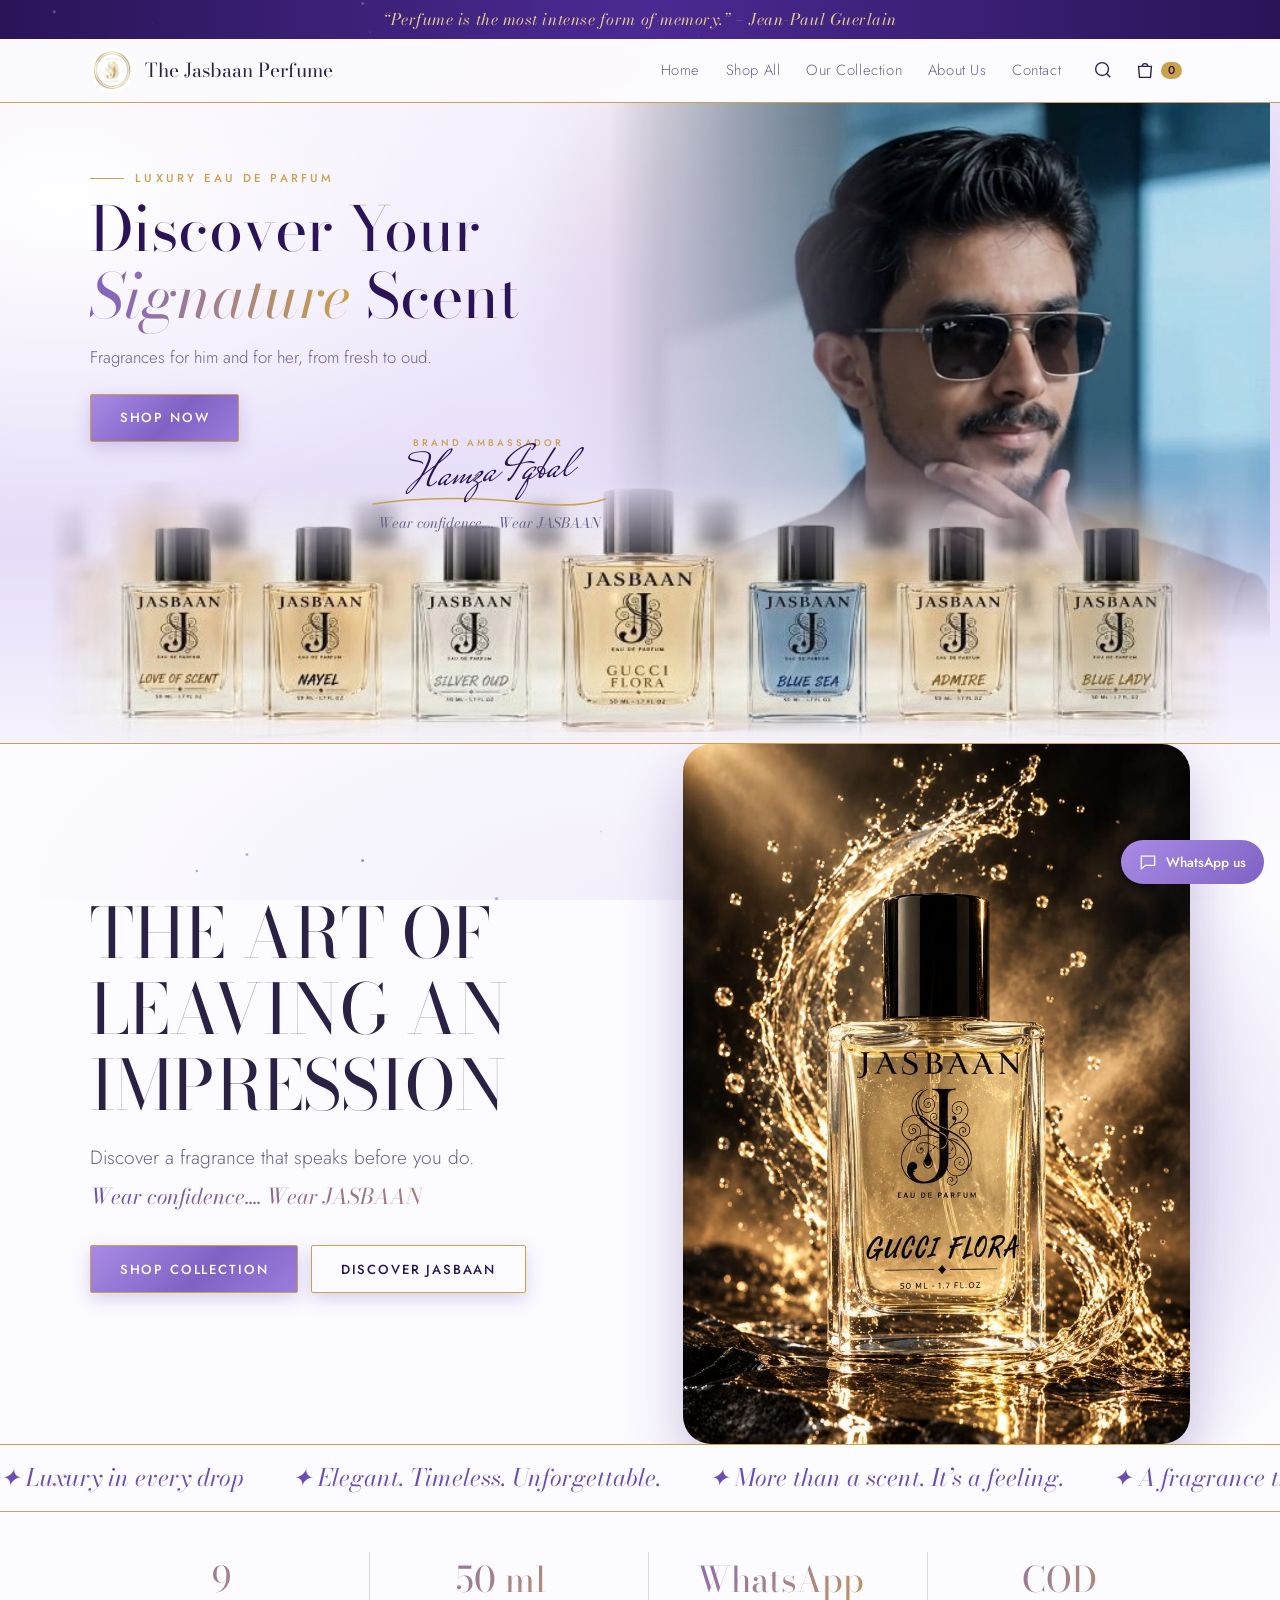
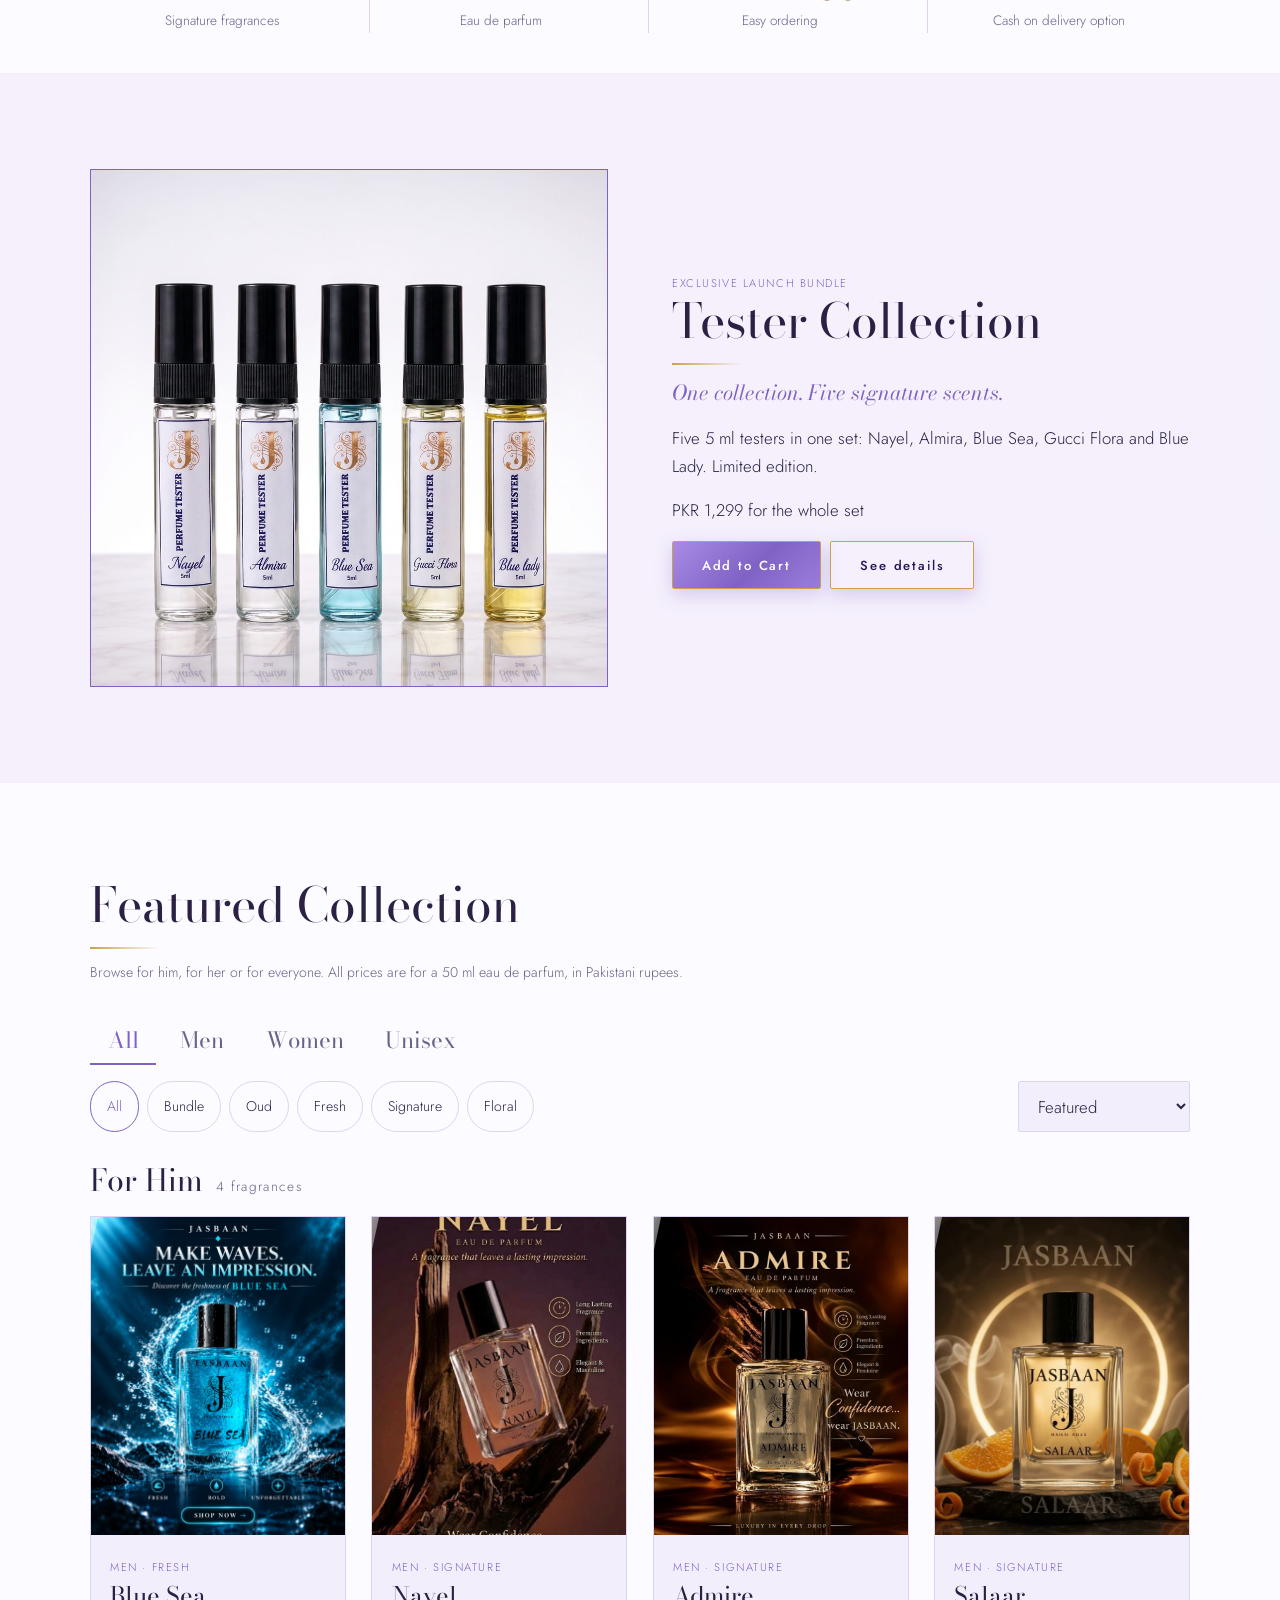
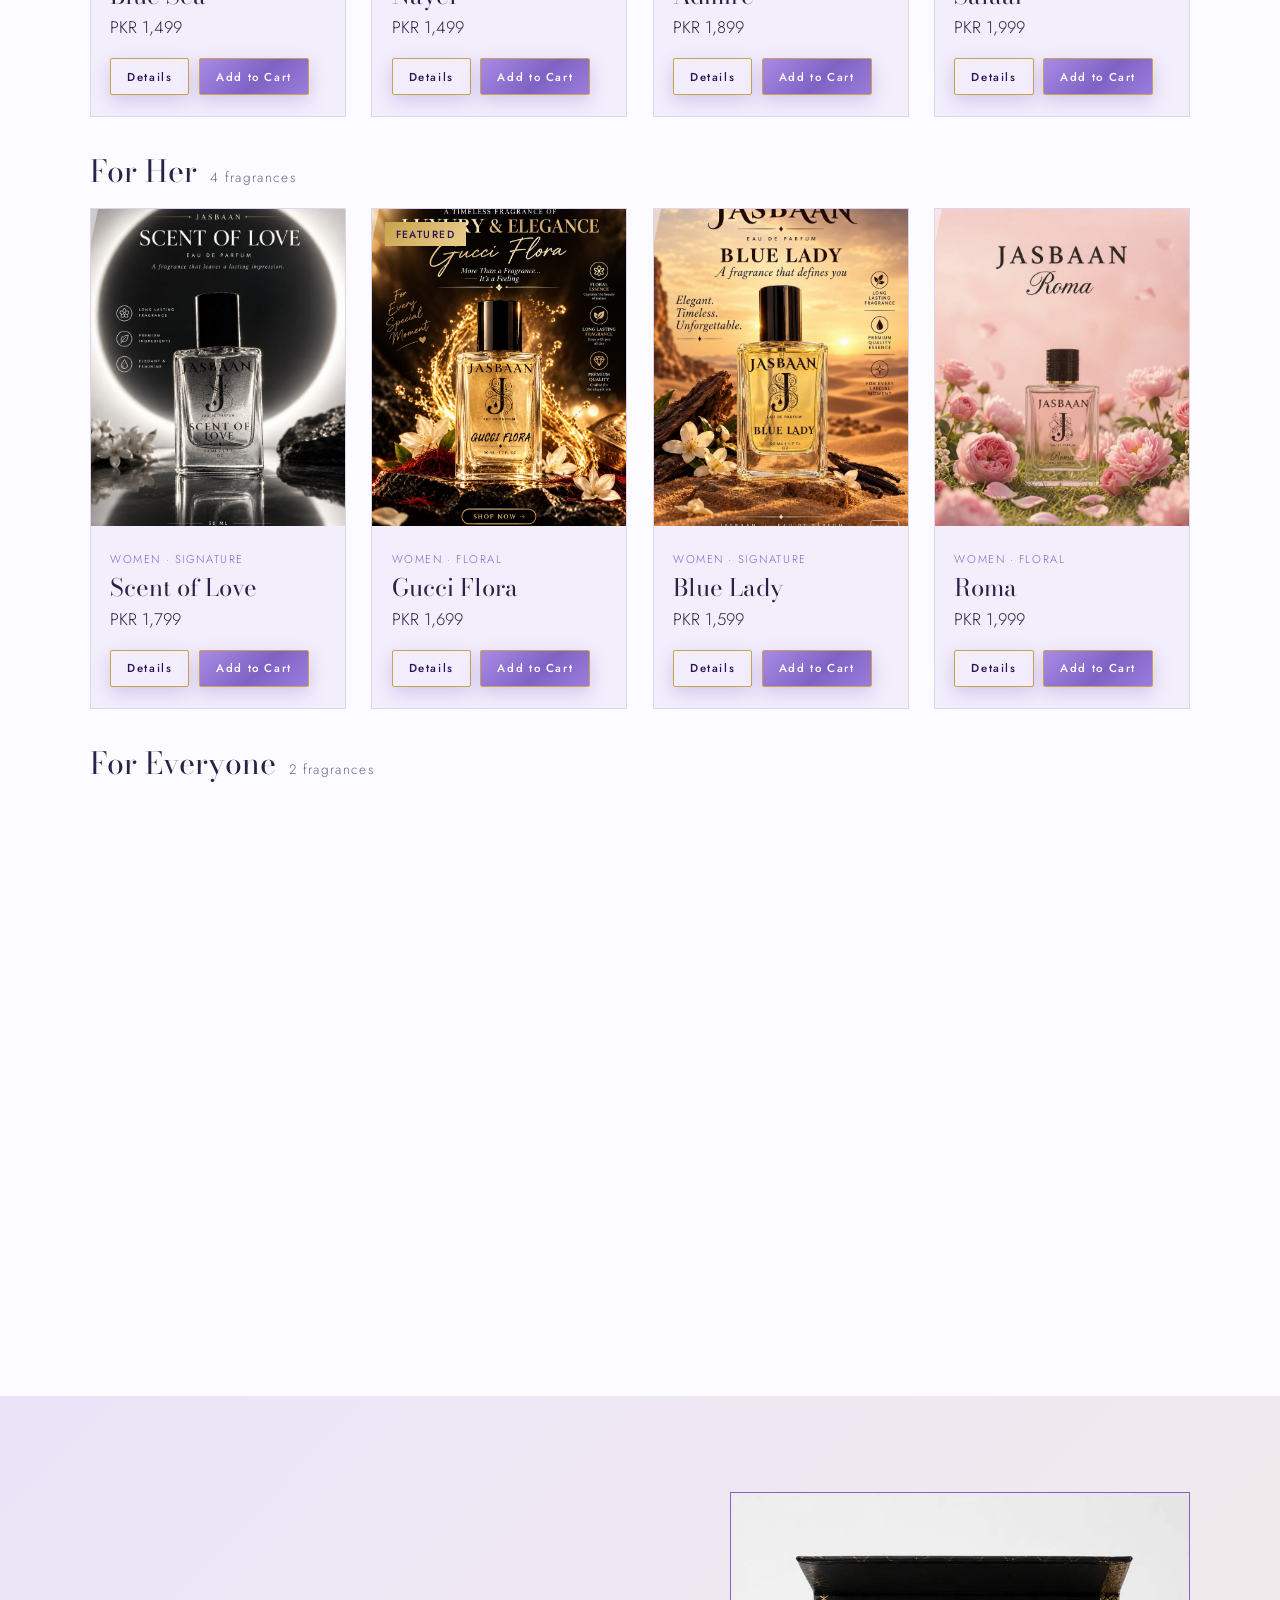
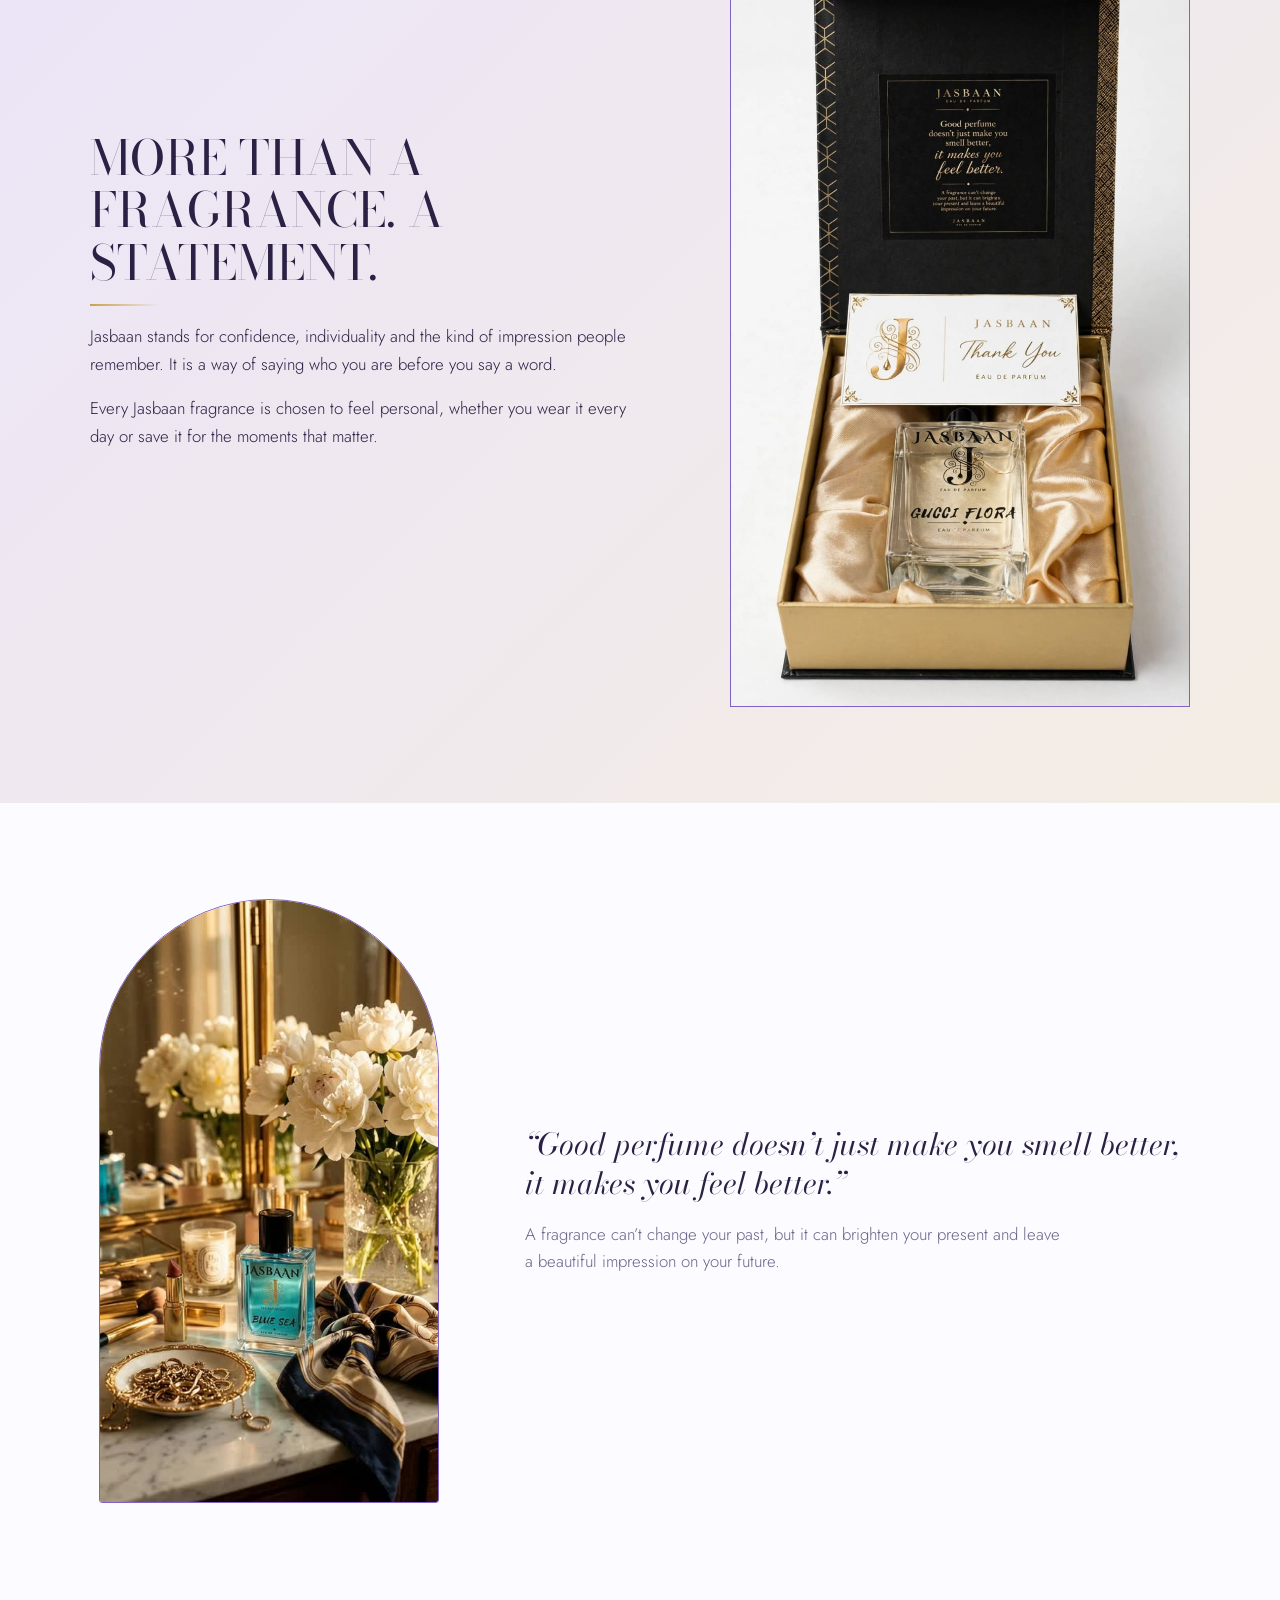
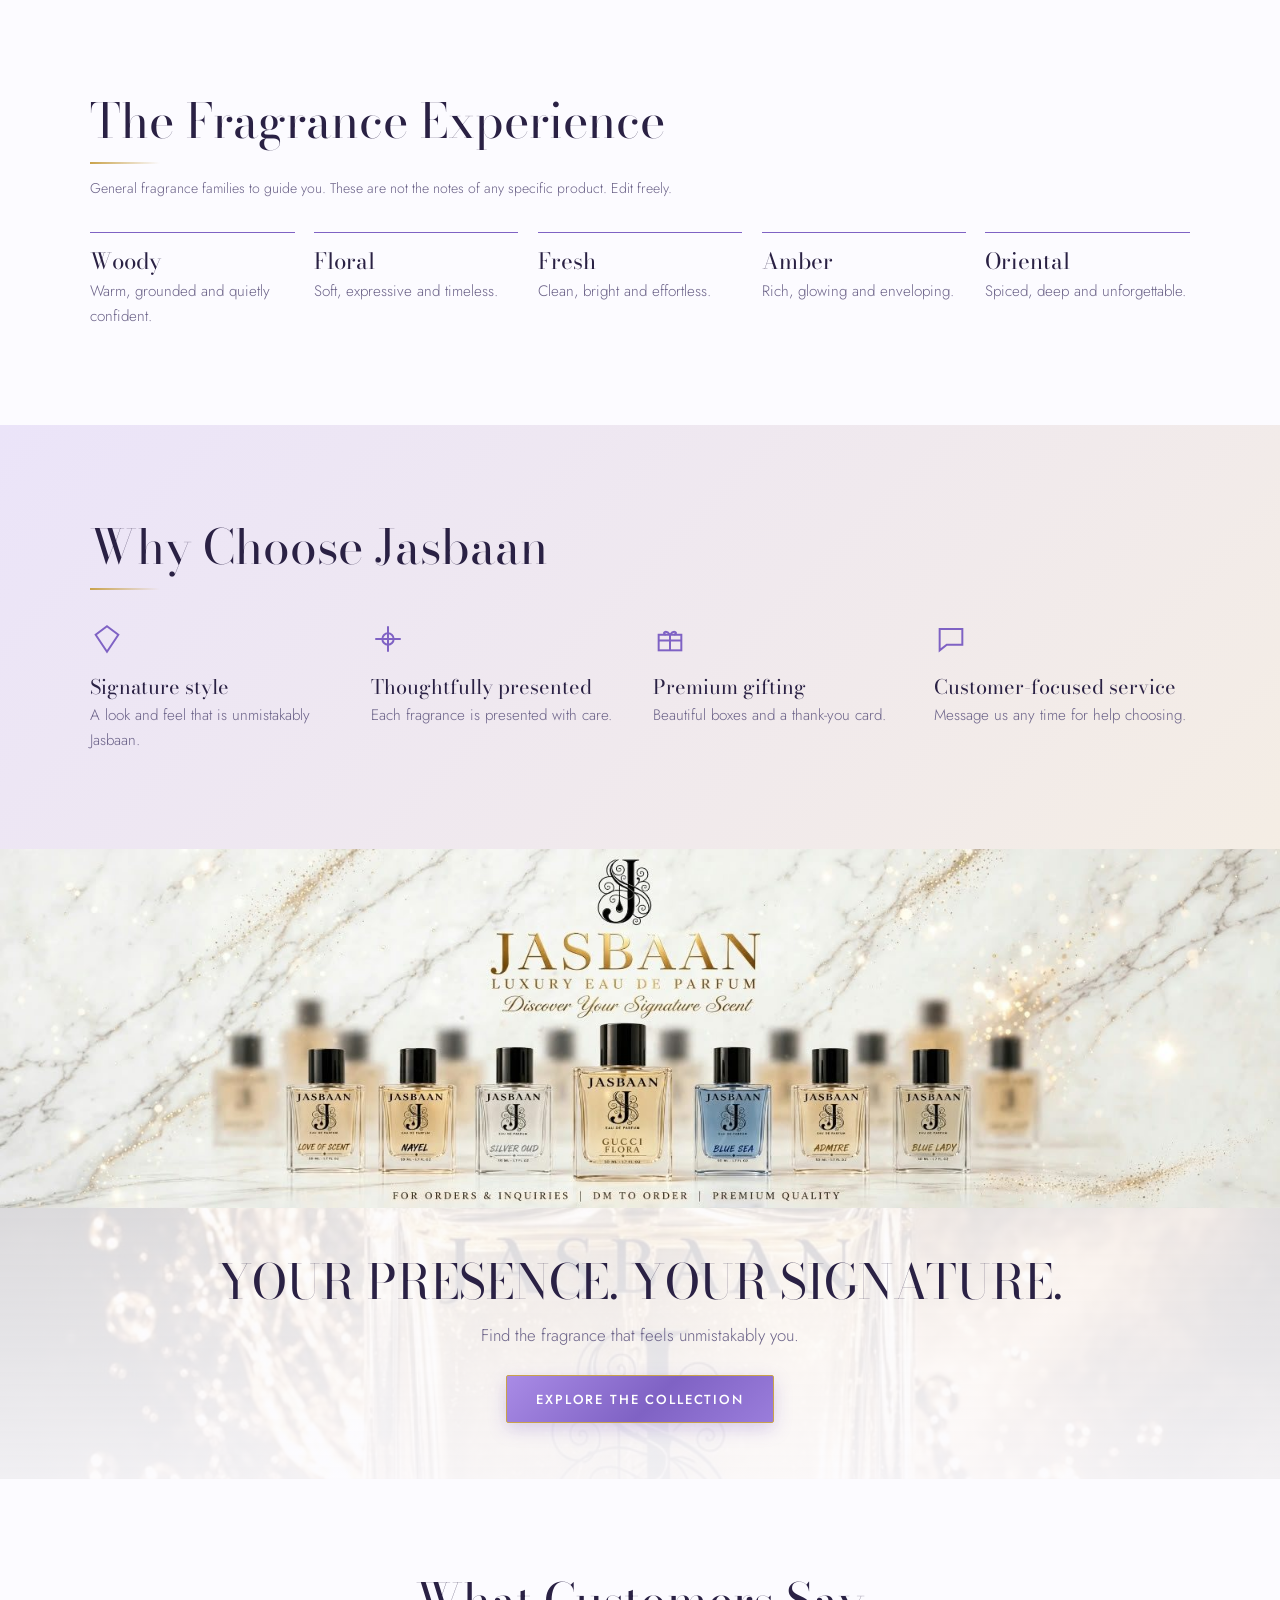
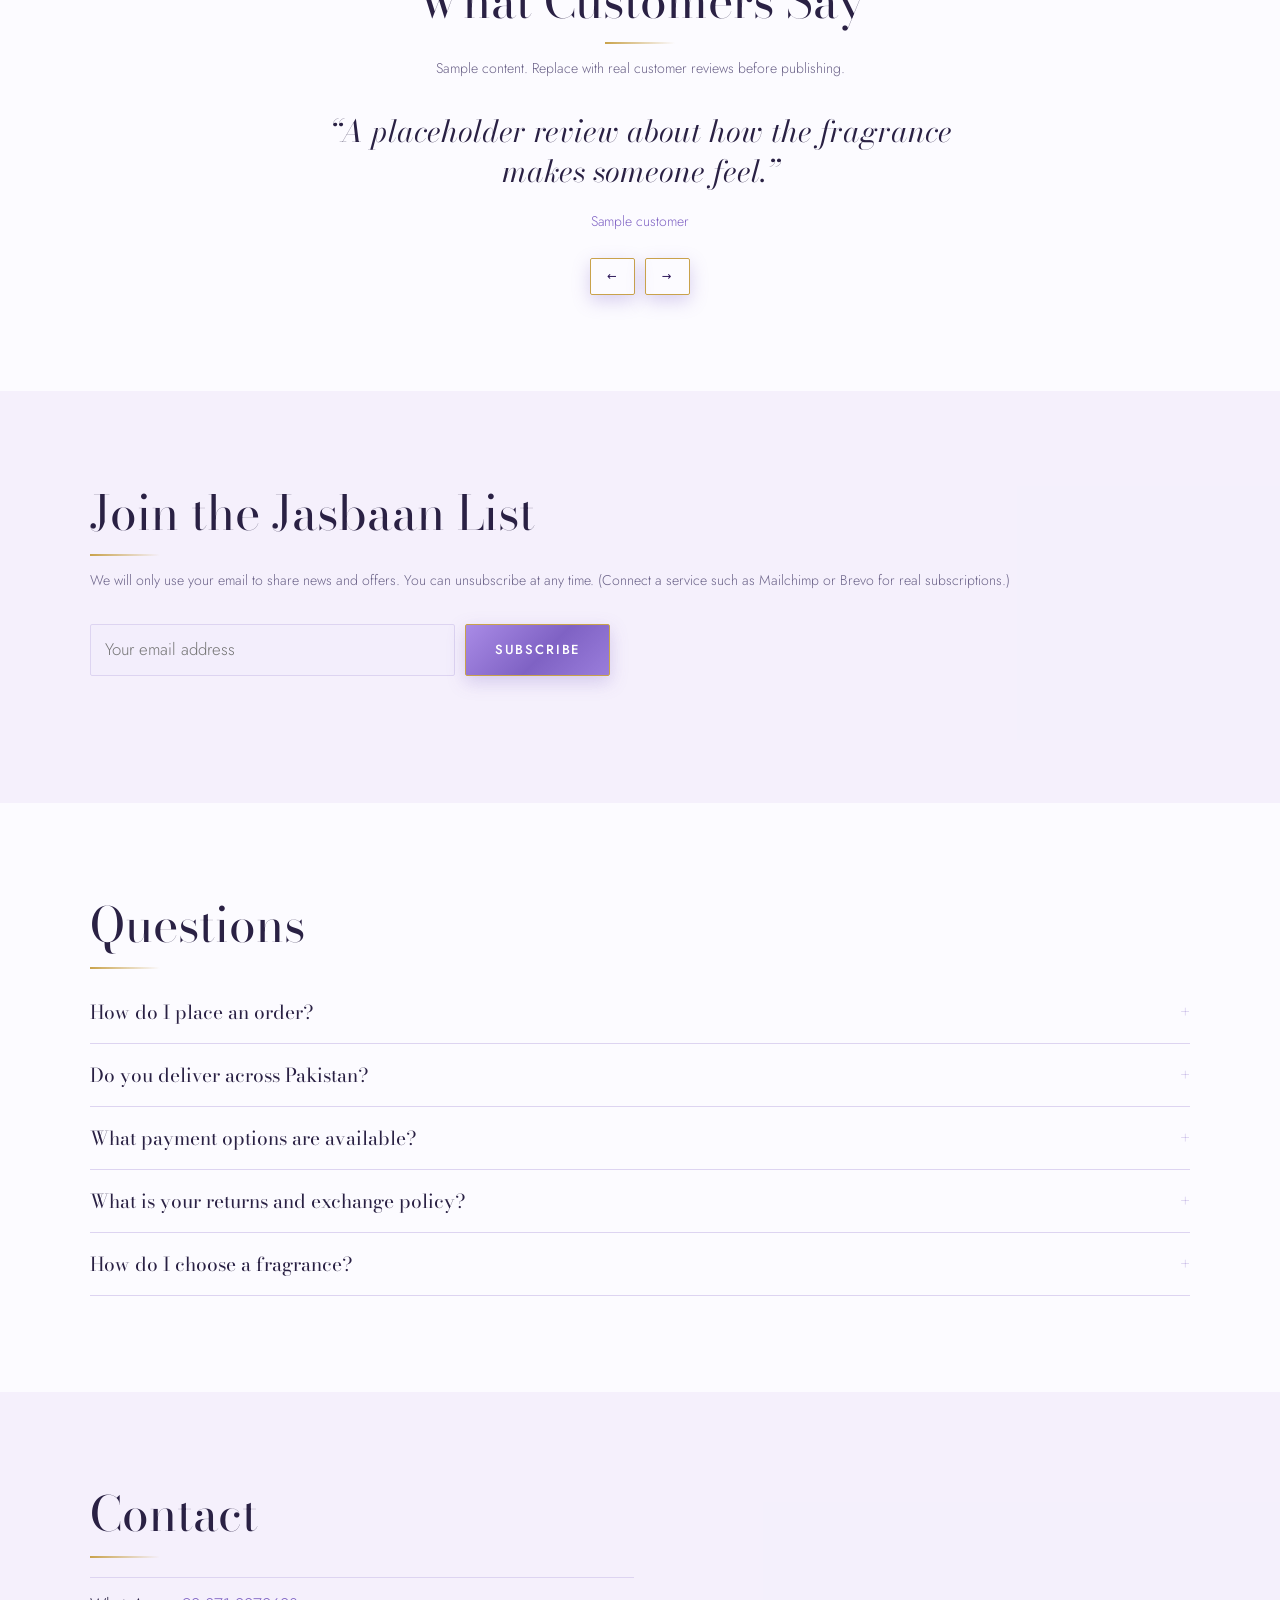
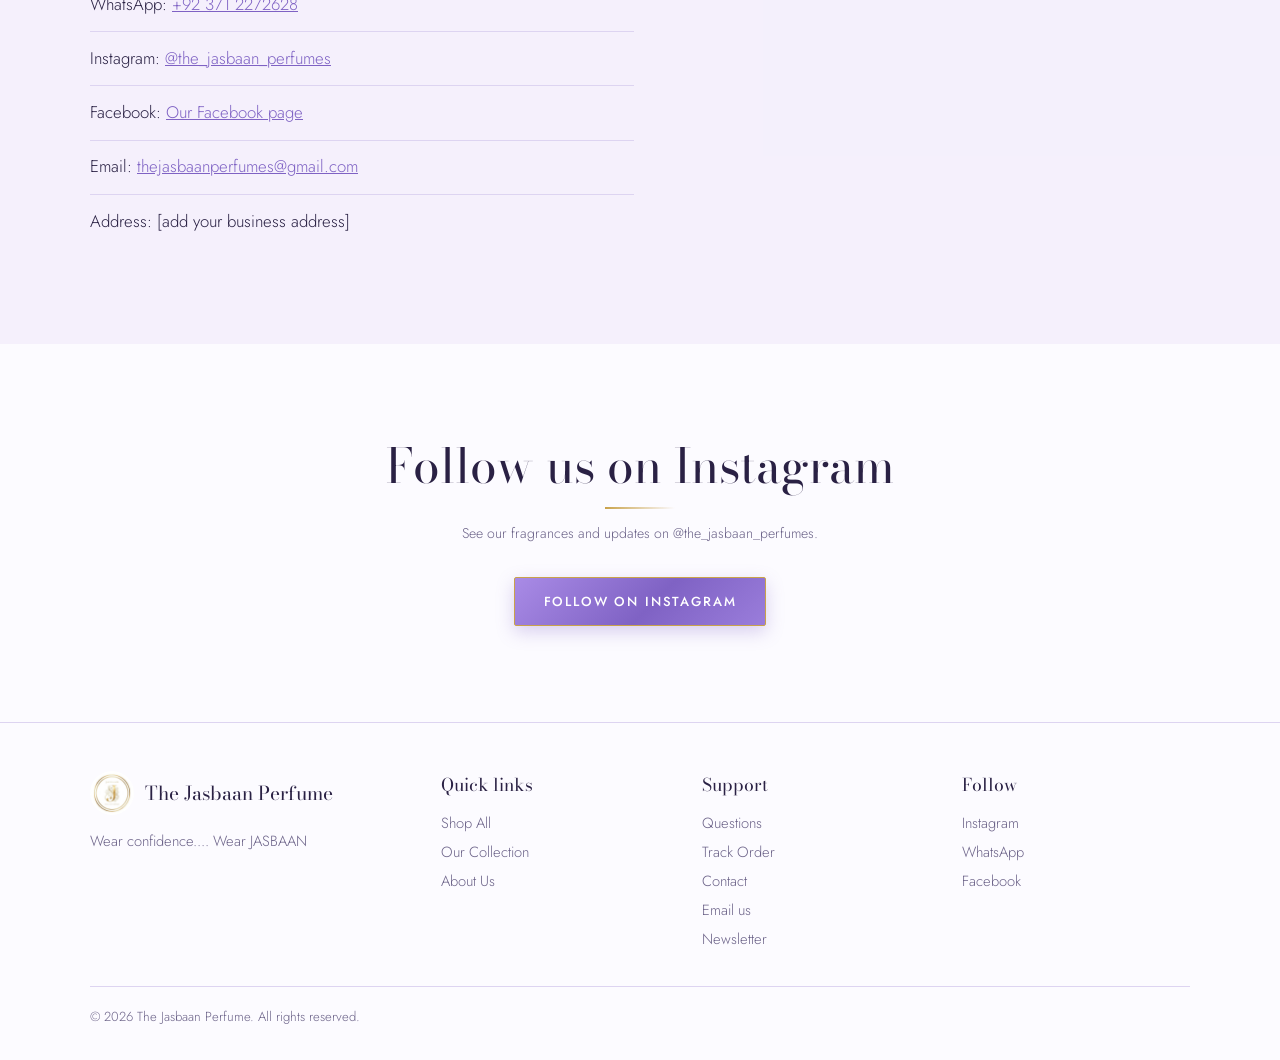
==== commit 3dd24e7c: "Add files via upload" ====
--- a/index.html
+++ b/index.html
@@ -477,7 +477,7 @@
   <div class="fg">
    <div><a class="brand" href="#top"><img src="images/logo.jpg" alt=""><span>The Jasbaan Perfume</span></a><p>Wear confidence.... Wear JASBAAN</p></div>
    <div><h4>Quick links</h4><a href="#shop">Shop All</a><a href="#families">Our Collection</a><a href="#story">About Us</a></div>
-   <div><h4>Support</h4><a href="#faq">Questions</a><a href="#contact">Contact</a><a href="mailto:thejasbaanperfumes@gmail.com">Email us</a><a href="#newsletter">Newsletter</a></div>
+   <div><h4>Support</h4><a href="#faq">Questions</a><a href="#track" data-track>Track Order</a><a href="#contact">Contact</a><a href="mailto:thejasbaanperfumes@gmail.com">Email us</a><a href="#newsletter">Newsletter</a></div>
    <div><h4>Follow</h4><a href="https://www.instagram.com/the_jasbaan_perfumes" target="_blank" rel="noopener noreferrer">Instagram</a><a href="https://wa.me/923712272628" target="_blank" rel="noopener noreferrer">WhatsApp</a><a href="https://www.facebook.com/share/18ap85P8Tk/" target="_blank" rel="noopener noreferrer">Facebook</a></div>
   </div>
   <p class="copy">© 2026 The Jasbaan Perfume. All rights reserved.</p>
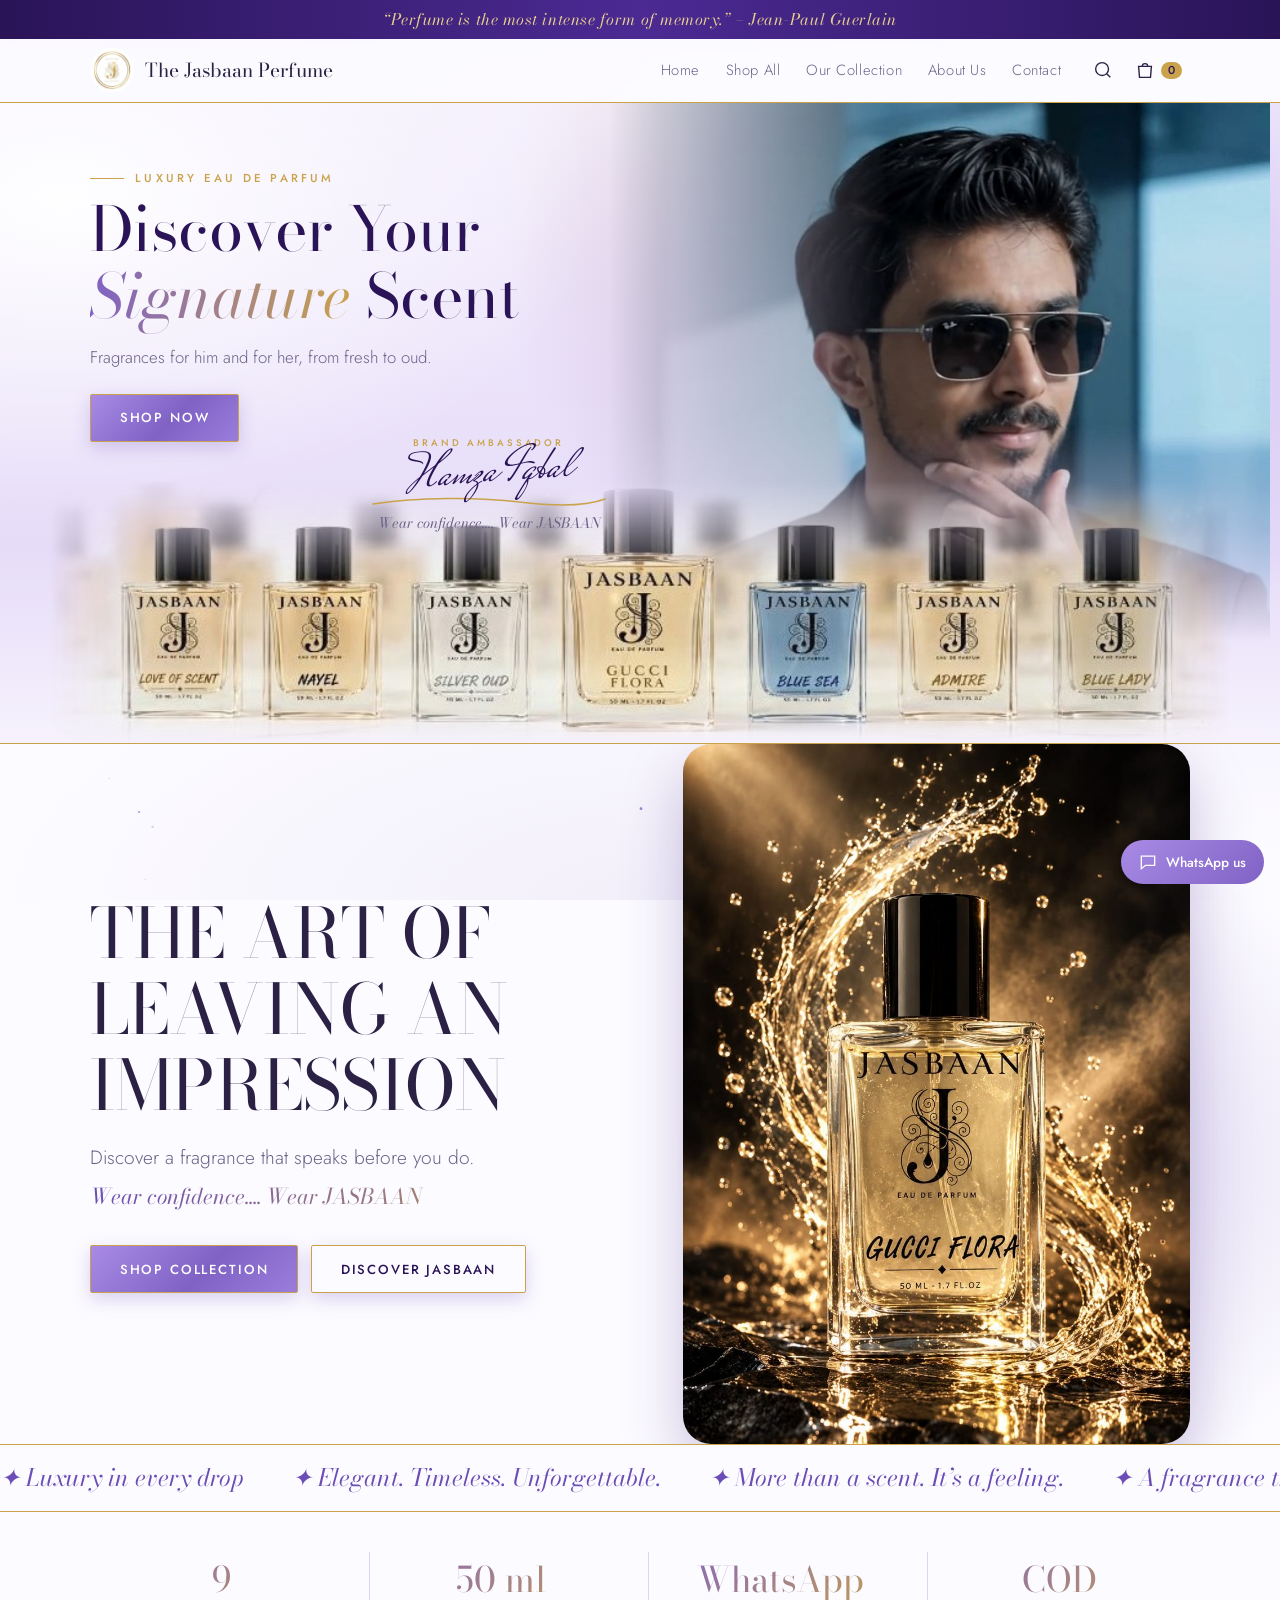
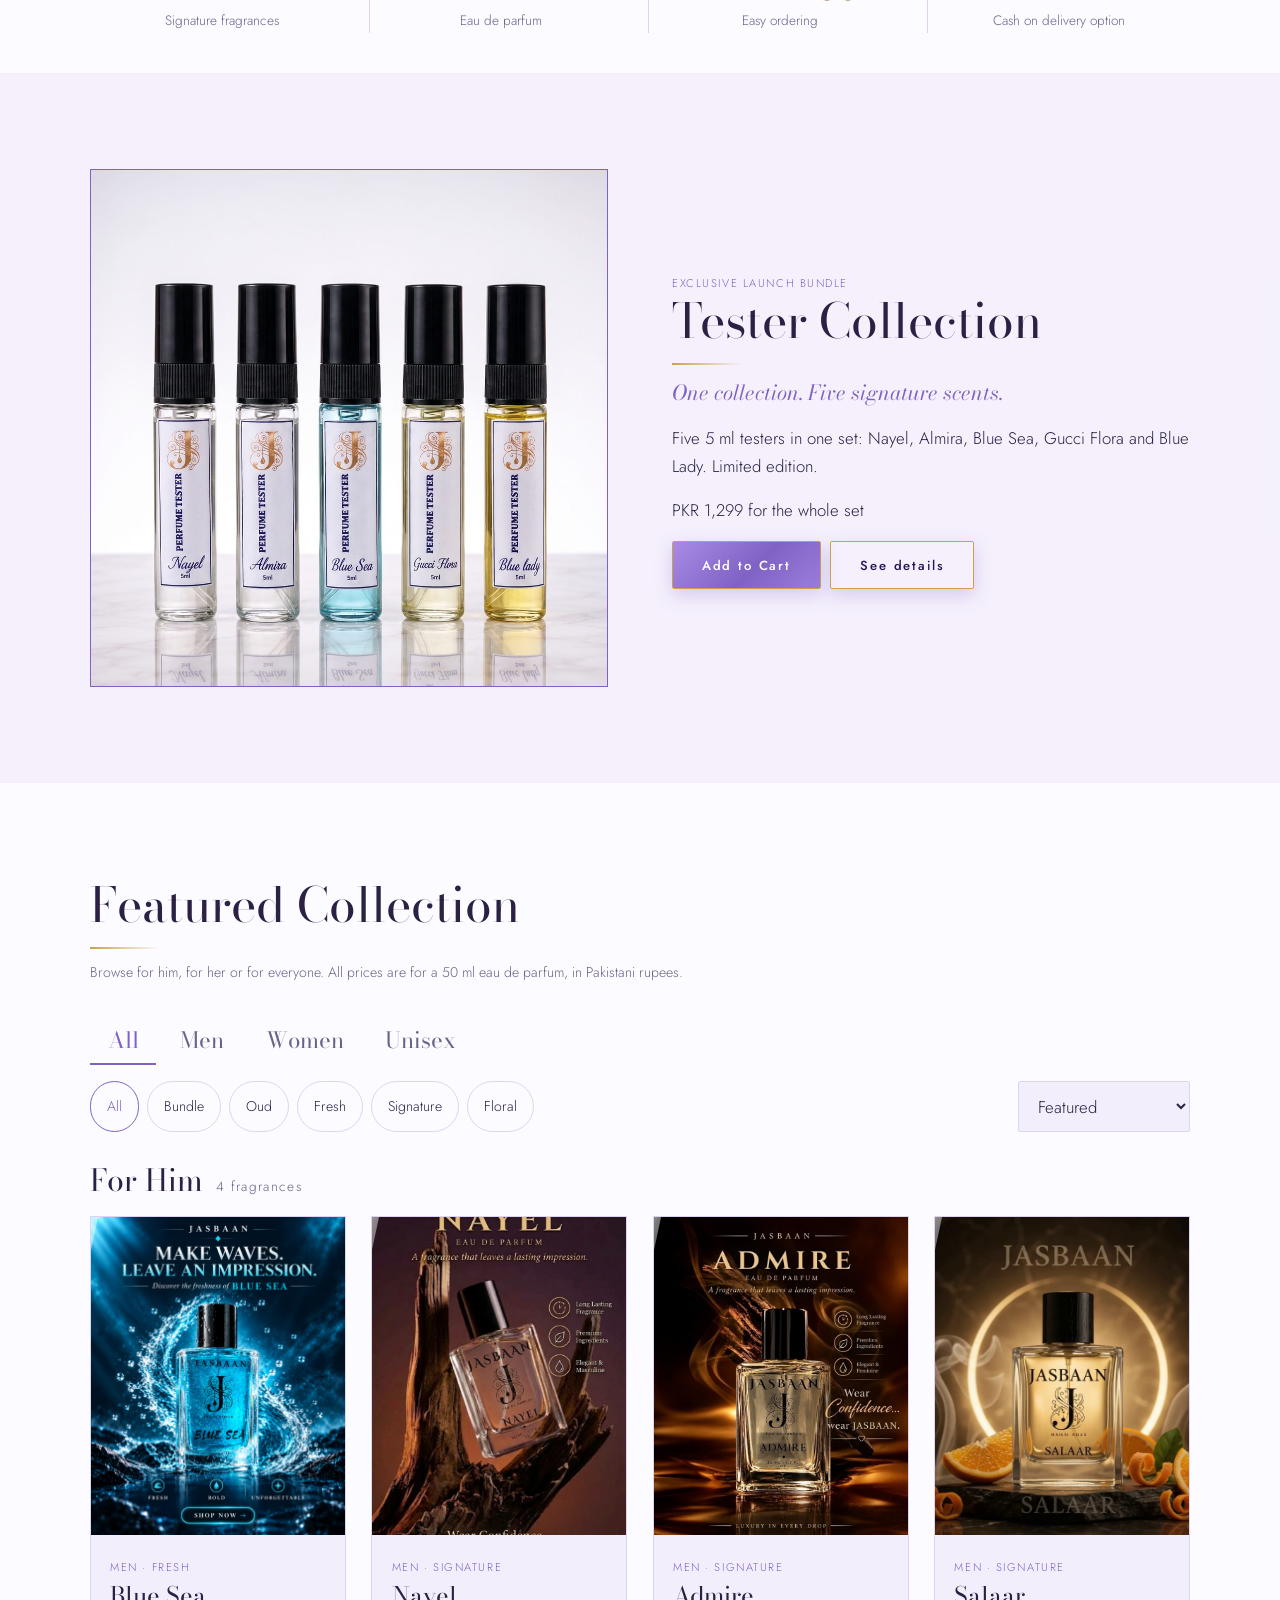
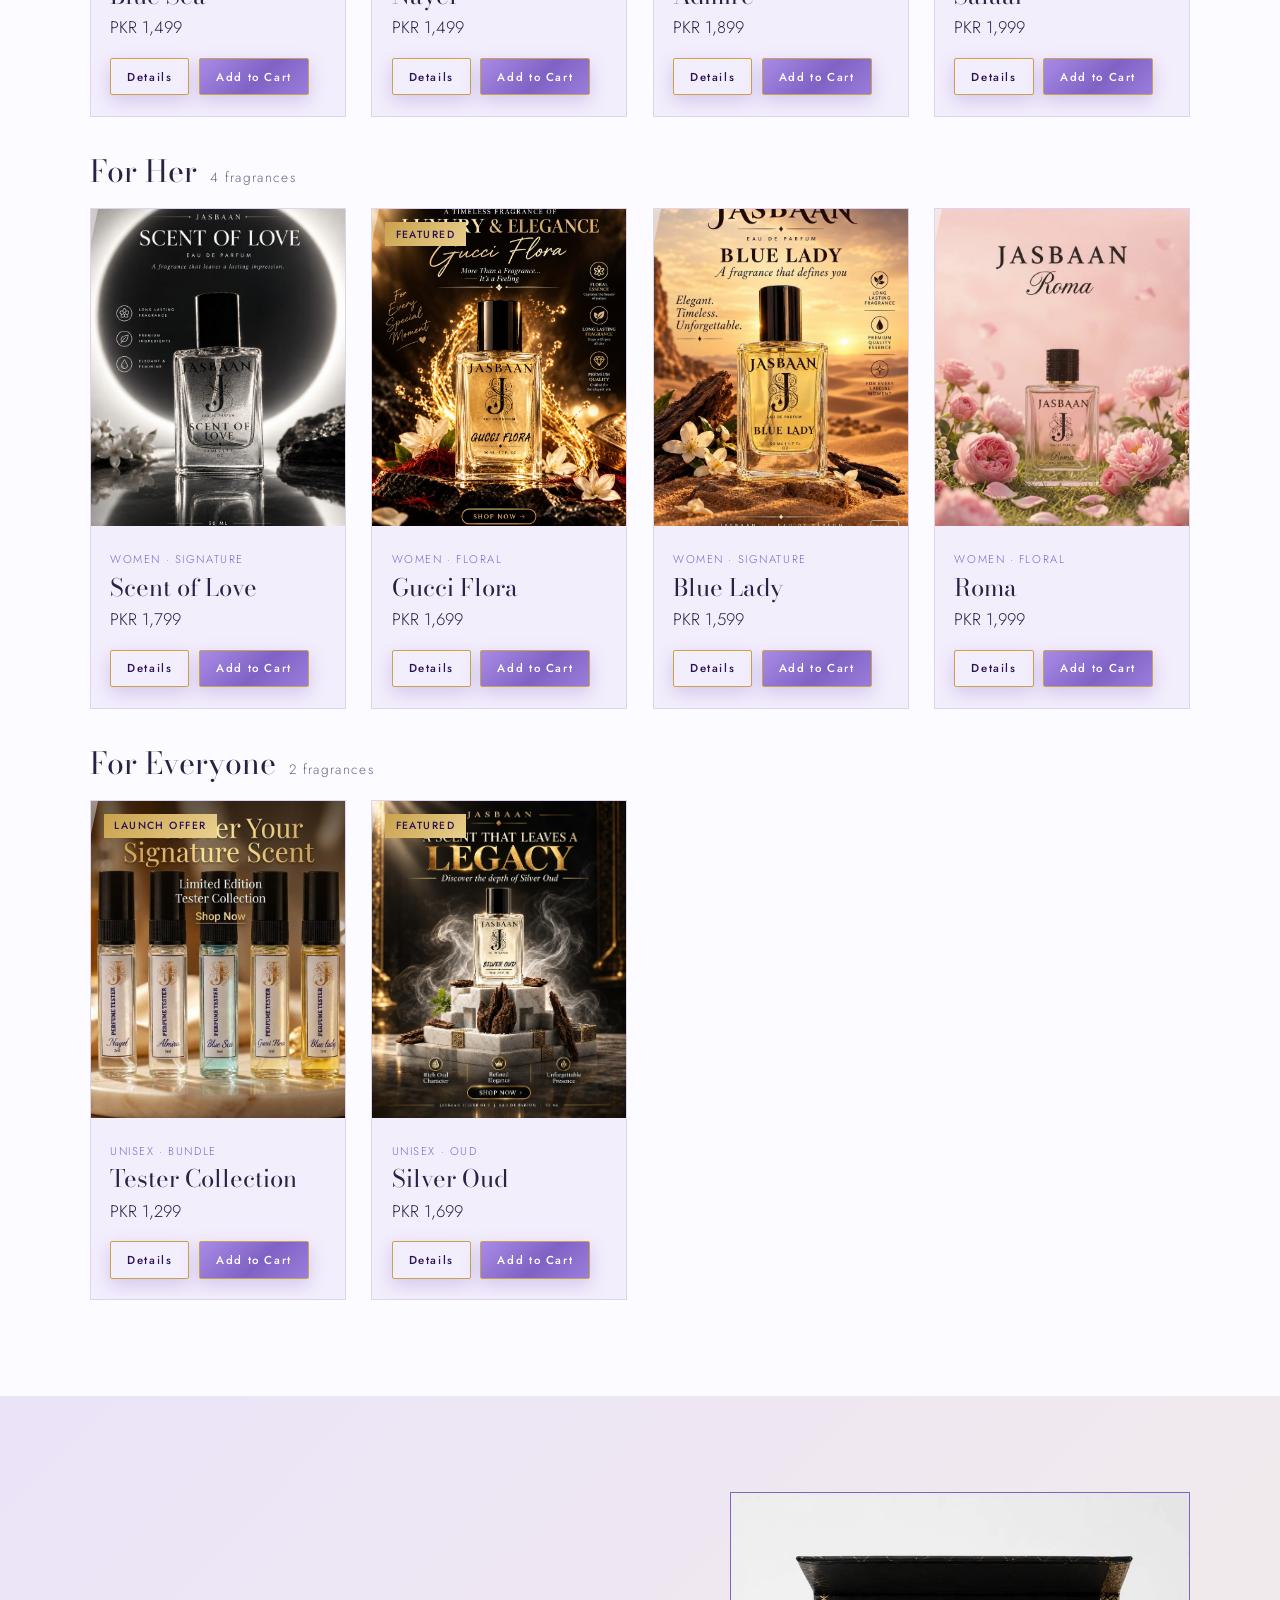
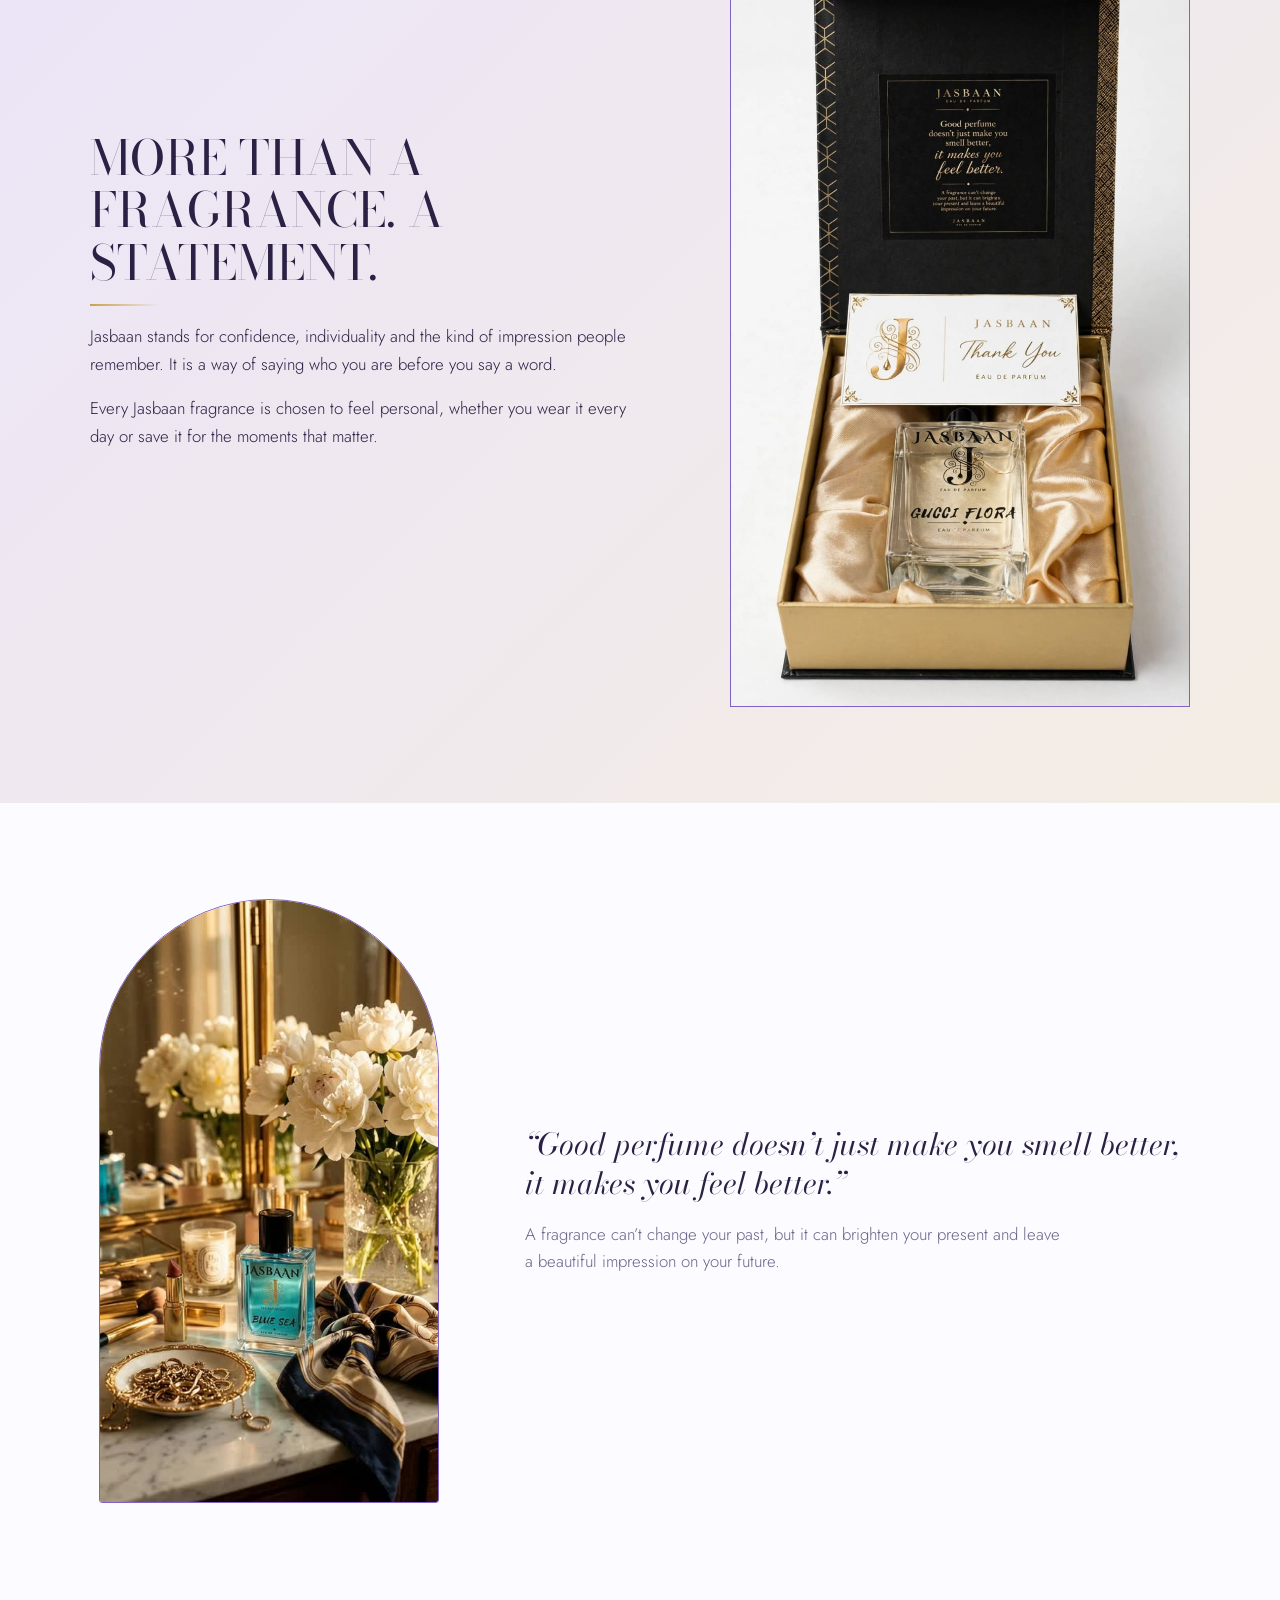
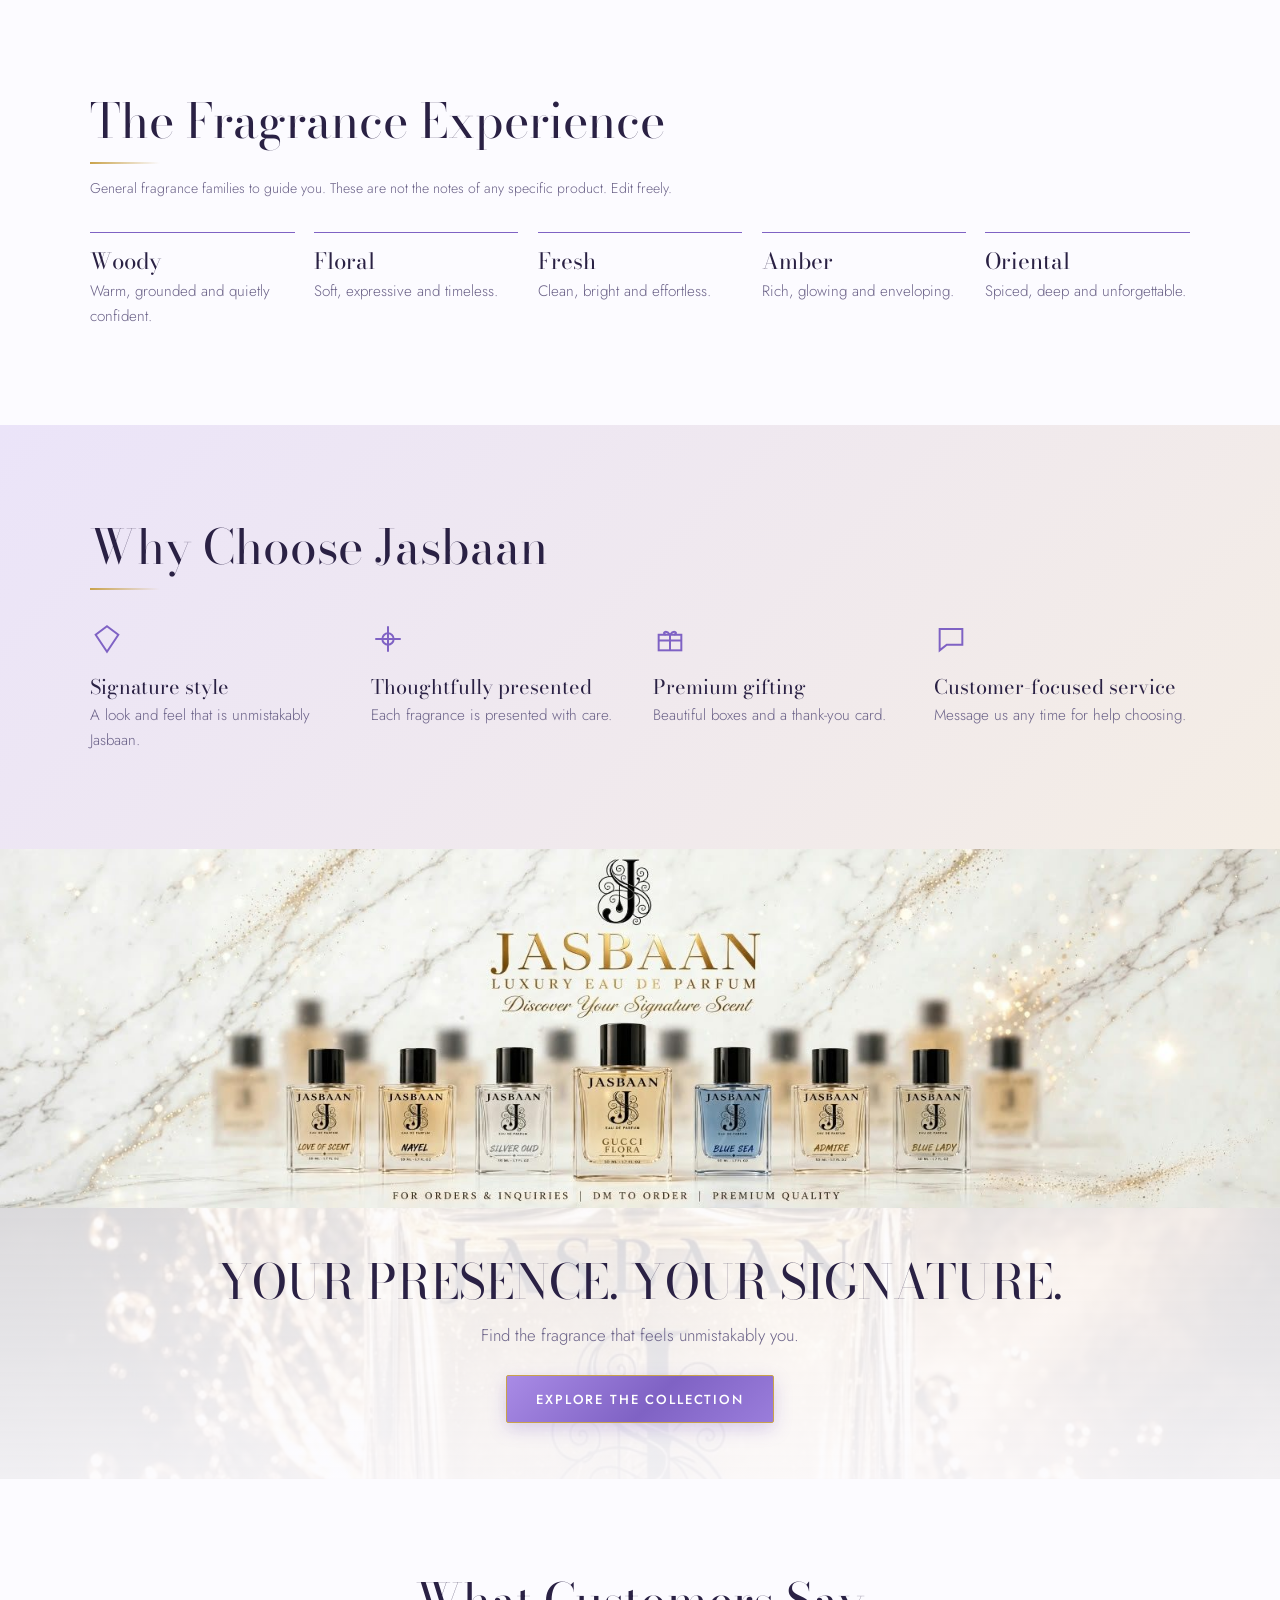
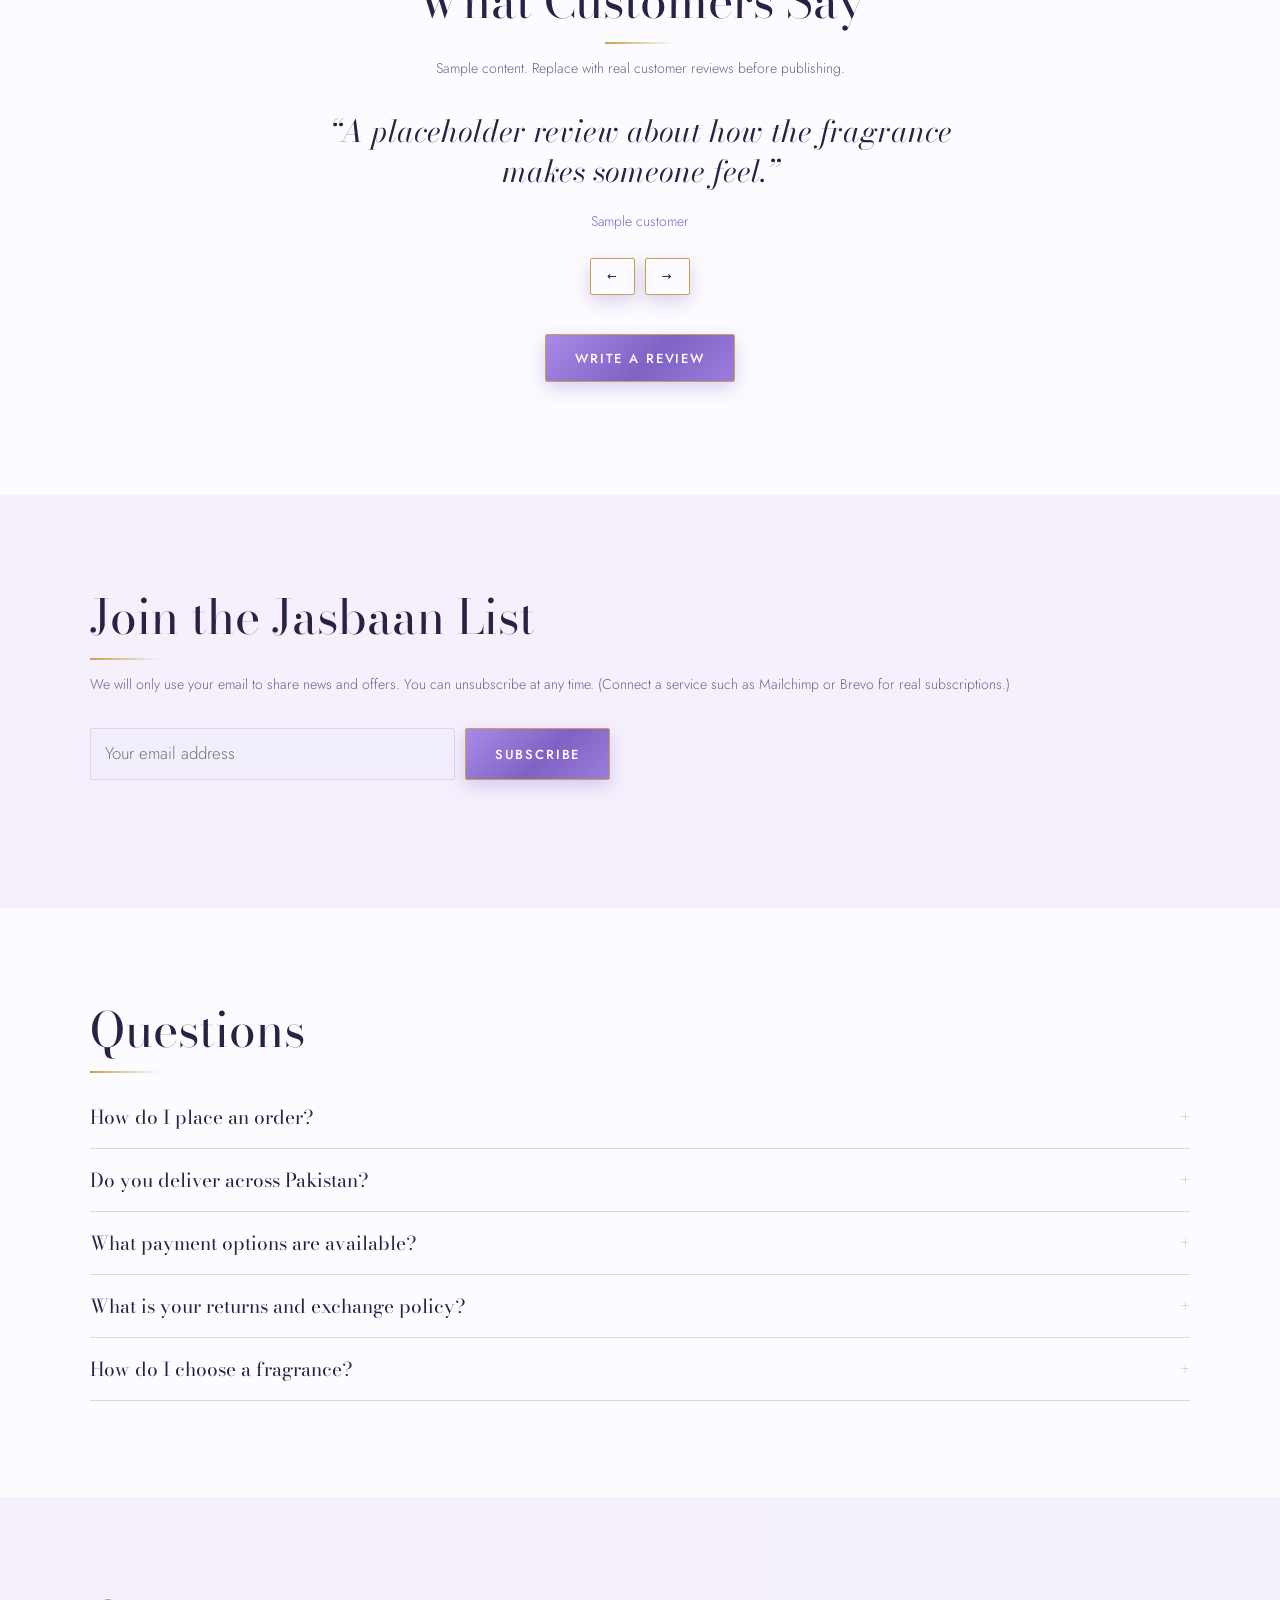
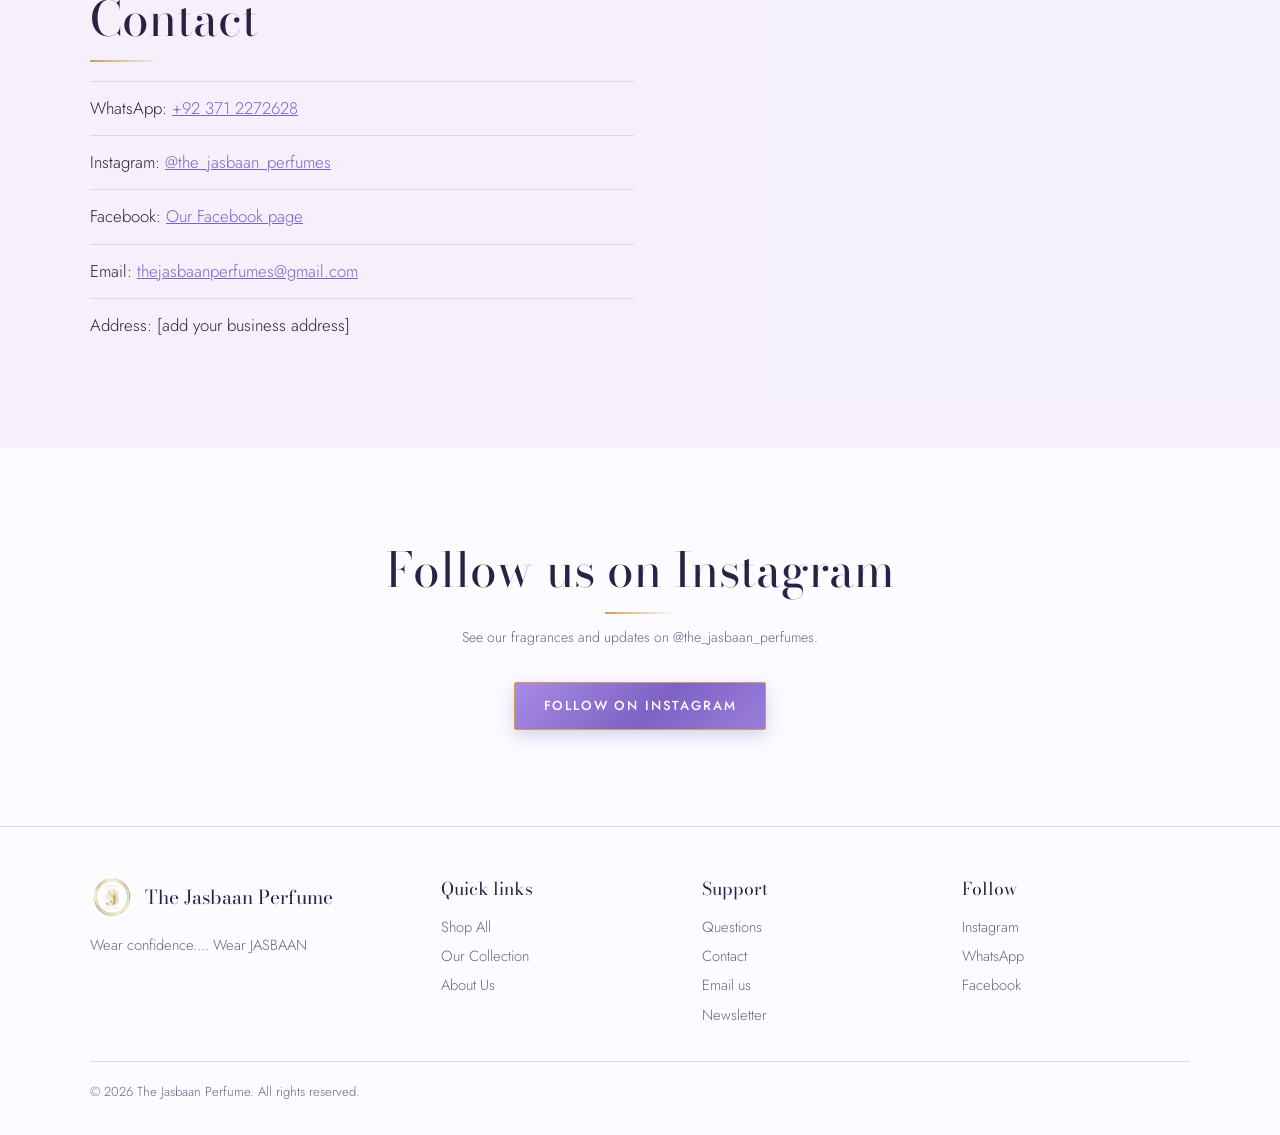
==== commit 1f35c612: "Add files via upload" ====
--- a/index.html
+++ b/index.html
@@ -91,6 +91,10 @@
 /* Reviews, newsletter, FAQ, contact */
 .revs{max-width:760px;text-align:center}
 .rev{display:none}.rev.on{display:block}
+.rst{color:var(--gold);letter-spacing:.25em;font-size:1.1rem}
+.rph{display:flex;gap:.5rem;justify-content:center;flex-wrap:wrap;margin:.4rem 0}.rph img{width:84px;height:84px;object-fit:cover;border:1px solid var(--gold);border-radius:2px;cursor:zoom-in}
+#wrv{margin-top:1.4rem}
+#rstars{display:flex;gap:.3rem}#rstars button{background:none;border:0;font-size:1.9rem;line-height:1;color:var(--beige);cursor:pointer;padding:.1rem .2rem}#rstars button.on{color:var(--gold)}
 blockquote{font:italic clamp(1.3rem,3vw,1.9rem)/1.3 var(--serif);margin:1rem 0}.rev small{color:var(--gold)}
 .dots{display:flex;justify-content:center;gap:.6rem;margin-top:1.4rem}
 .nl{display:flex;gap:.6rem;max-width:520px;flex-wrap:wrap}.nl input{flex:1 1 220px;width:auto}
@@ -120,6 +124,7 @@
 .q{display:flex;align-items:center;gap:.6rem;margin:.3rem 0}.q button{width:1.9rem;height:1.9rem;background:none;border:1px solid var(--line);border-radius:50%}
 .rmv{background:none;border:0;color:var(--beige);text-decoration:underline;font-size:.8rem;padding:0}
 .tot{display:flex;justify-content:space-between;font-size:1.15rem;margin-bottom:1rem}
+#cart #chk,#cart #trkbtn{width:100%}#trkbtn{margin-top:.6rem}
 dialog{background:var(--ink2);color:var(--ivory);border:1px solid var(--gold);padding:0;width:min(780px,94vw);max-height:92vh;overflow:auto}
 dialog::backdrop{background:rgba(42,33,68,.6)}
 .mi{display:grid;grid-template-columns:1fr 1fr}.mi img{width:100%;height:100%;object-fit:cover}.mi>div{padding:2rem}
@@ -432,6 +437,7 @@
    <div class="rev"><blockquote>“A placeholder review about the packaging and presentation.”</blockquote><small>Sample customer</small></div>
    <div class="rev"><blockquote>“A placeholder review about the service and delivery.”</blockquote><small>Sample customer</small></div>
    <div class="dots"><button class="btn ghost sm" id="rp" aria-label="Previous review">←</button><button class="btn ghost sm" id="rn" aria-label="Next review">→</button></div>
+   <p><button class="btn" id="wrv" type="button">WRITE A REVIEW</button></p>
   </div>
  </section>
 
@@ -477,7 +483,7 @@
   <div class="fg">
    <div><a class="brand" href="#top"><img src="images/logo.jpg" alt=""><span>The Jasbaan Perfume</span></a><p>Wear confidence.... Wear JASBAAN</p></div>
    <div><h4>Quick links</h4><a href="#shop">Shop All</a><a href="#families">Our Collection</a><a href="#story">About Us</a></div>
-   <div><h4>Support</h4><a href="#faq">Questions</a><a href="#track" data-track>Track Order</a><a href="#contact">Contact</a><a href="mailto:thejasbaanperfumes@gmail.com">Email us</a><a href="#newsletter">Newsletter</a></div>
+   <div><h4>Support</h4><a href="#faq">Questions</a><a href="#contact">Contact</a><a href="mailto:thejasbaanperfumes@gmail.com">Email us</a><a href="#newsletter">Newsletter</a></div>
    <div><h4>Follow</h4><a href="https://www.instagram.com/the_jasbaan_perfumes" target="_blank" rel="noopener noreferrer">Instagram</a><a href="https://wa.me/923712272628" target="_blank" rel="noopener noreferrer">WhatsApp</a><a href="https://www.facebook.com/share/18ap85P8Tk/" target="_blank" rel="noopener noreferrer">Facebook</a></div>
   </div>
   <p class="copy">© 2026 The Jasbaan Perfume. All rights reserved.</p>
@@ -491,6 +497,7 @@
  <div id="items"></div>
  <div class="tot"><span>Subtotal</span><b id="sub">PKR 0</b></div>
  <button class="btn" id="chk">CHECKOUT</button>
+ <button class="btn ghost" id="trkbtn" type="button" data-track>TRACK YOUR ORDER</button>
 </aside>
 <dialog id="modal" aria-label="Details"></dialog>
 <div id="toast" role="status" aria-live="polite"></div>
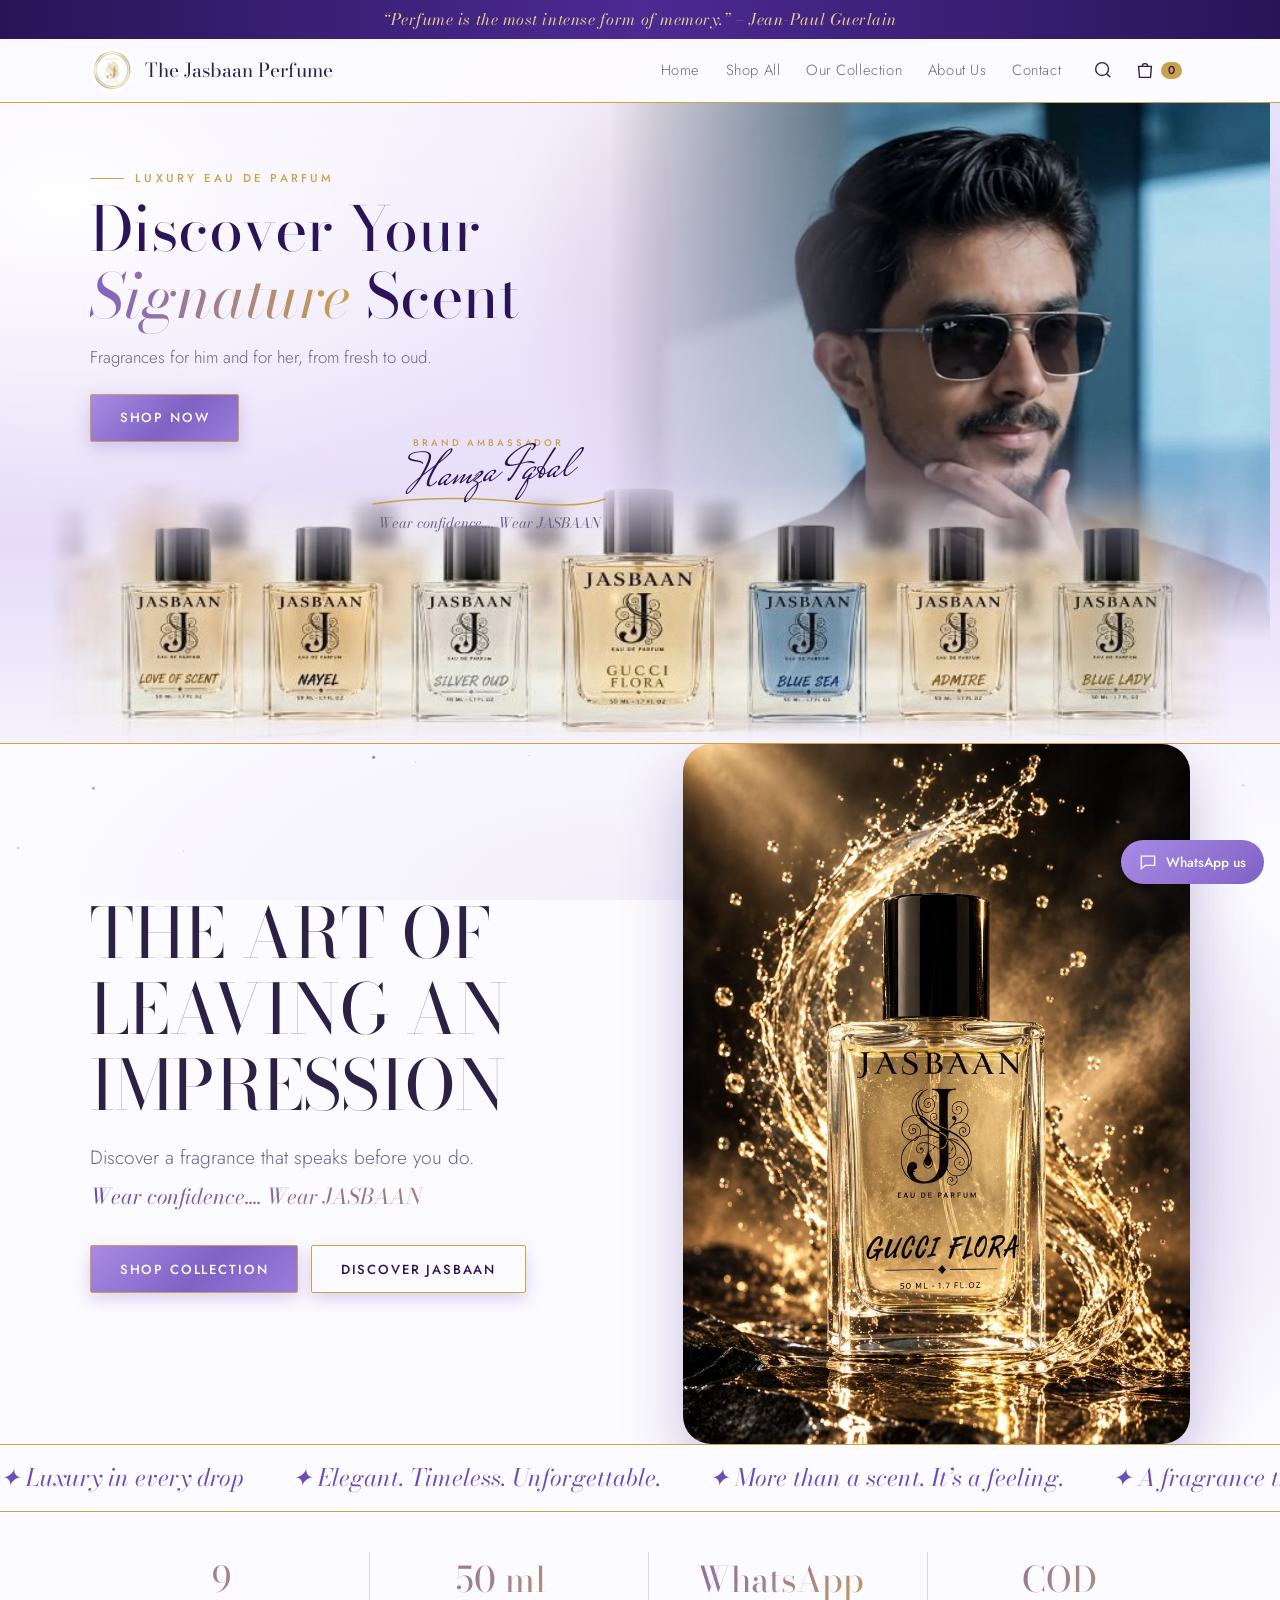
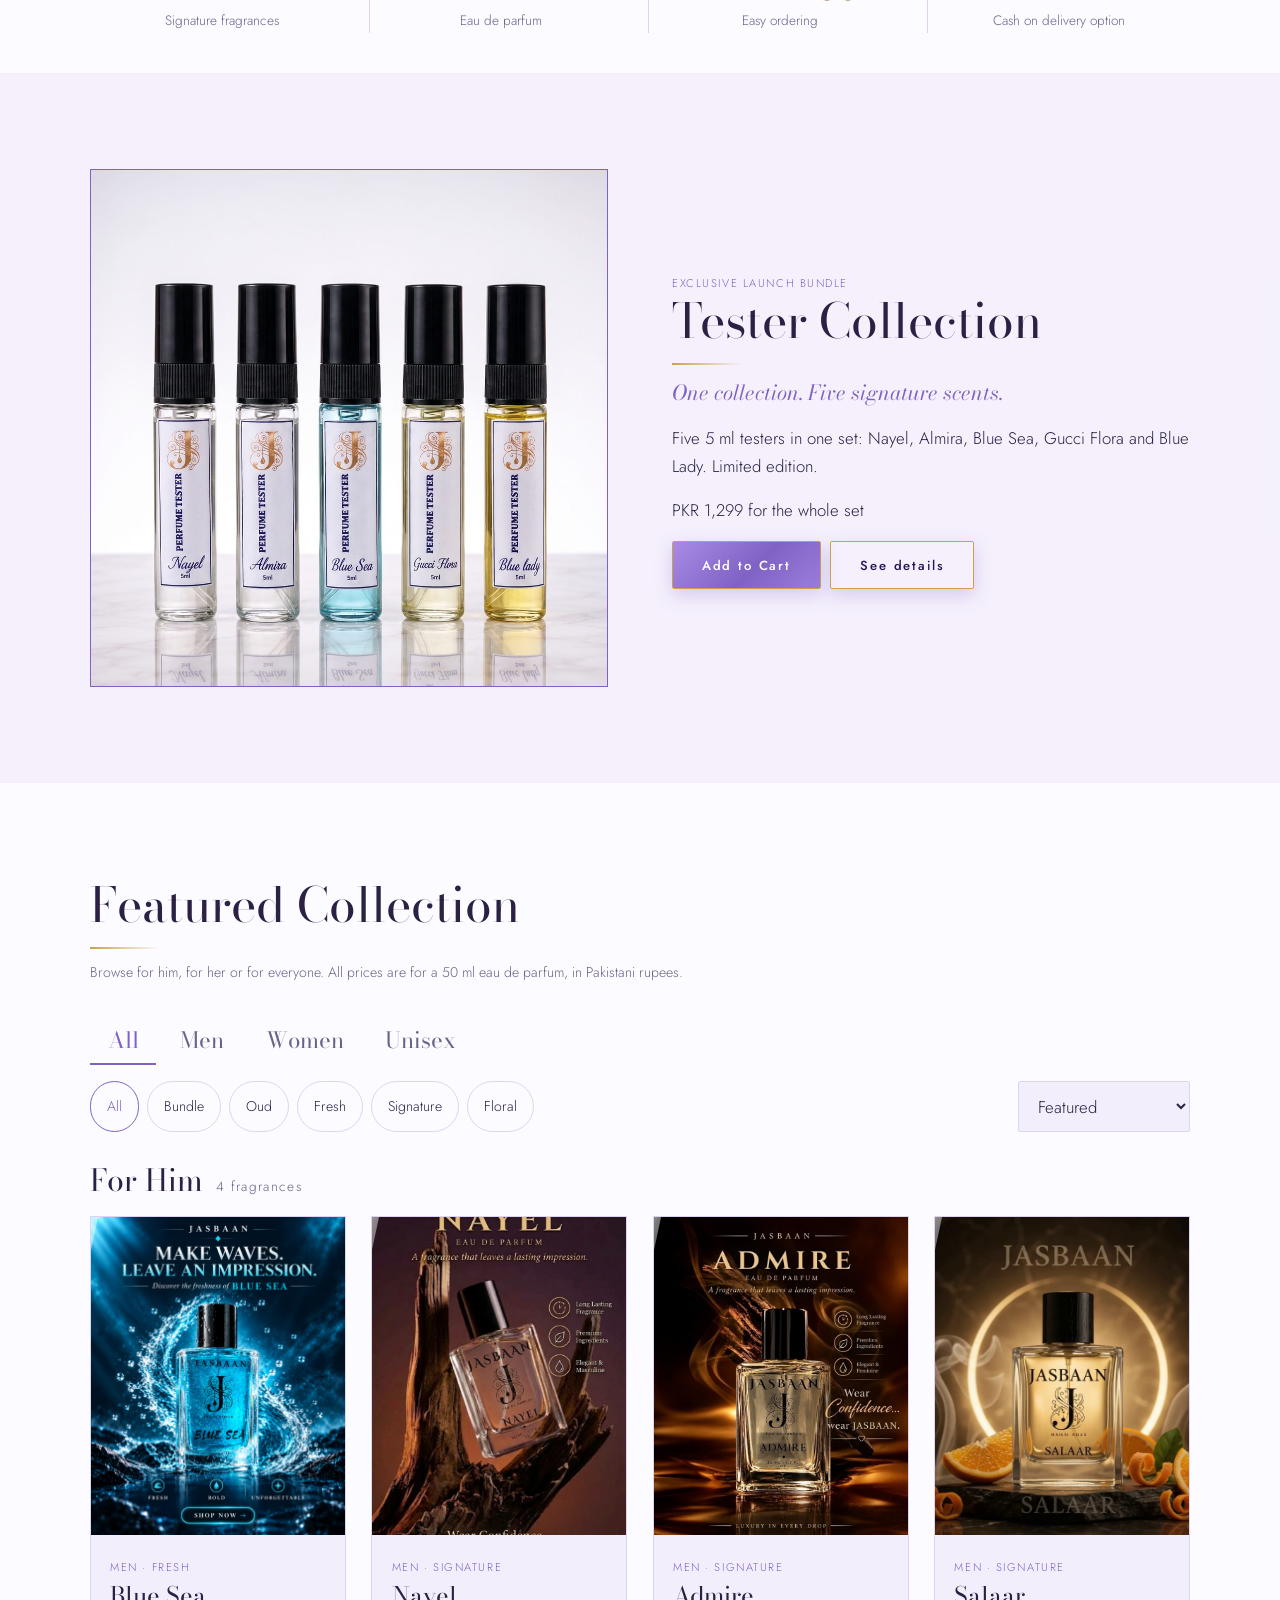
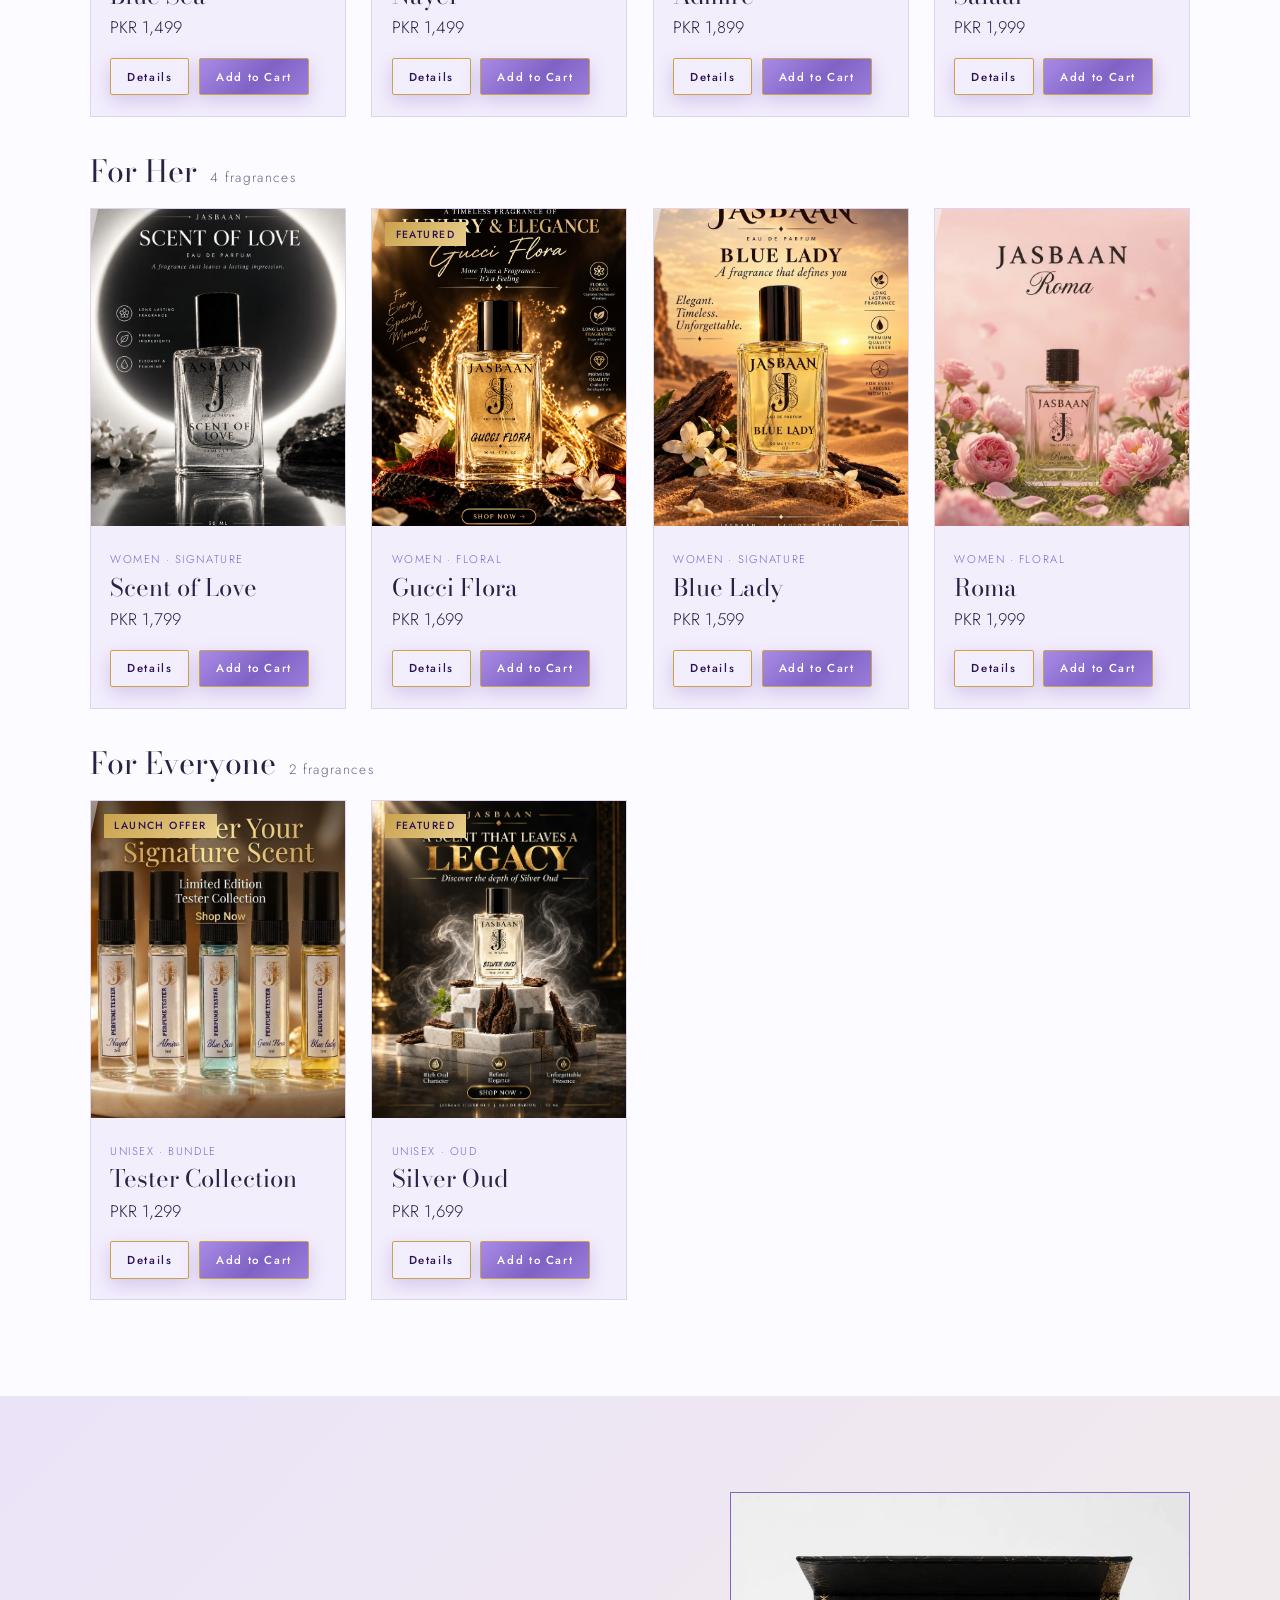
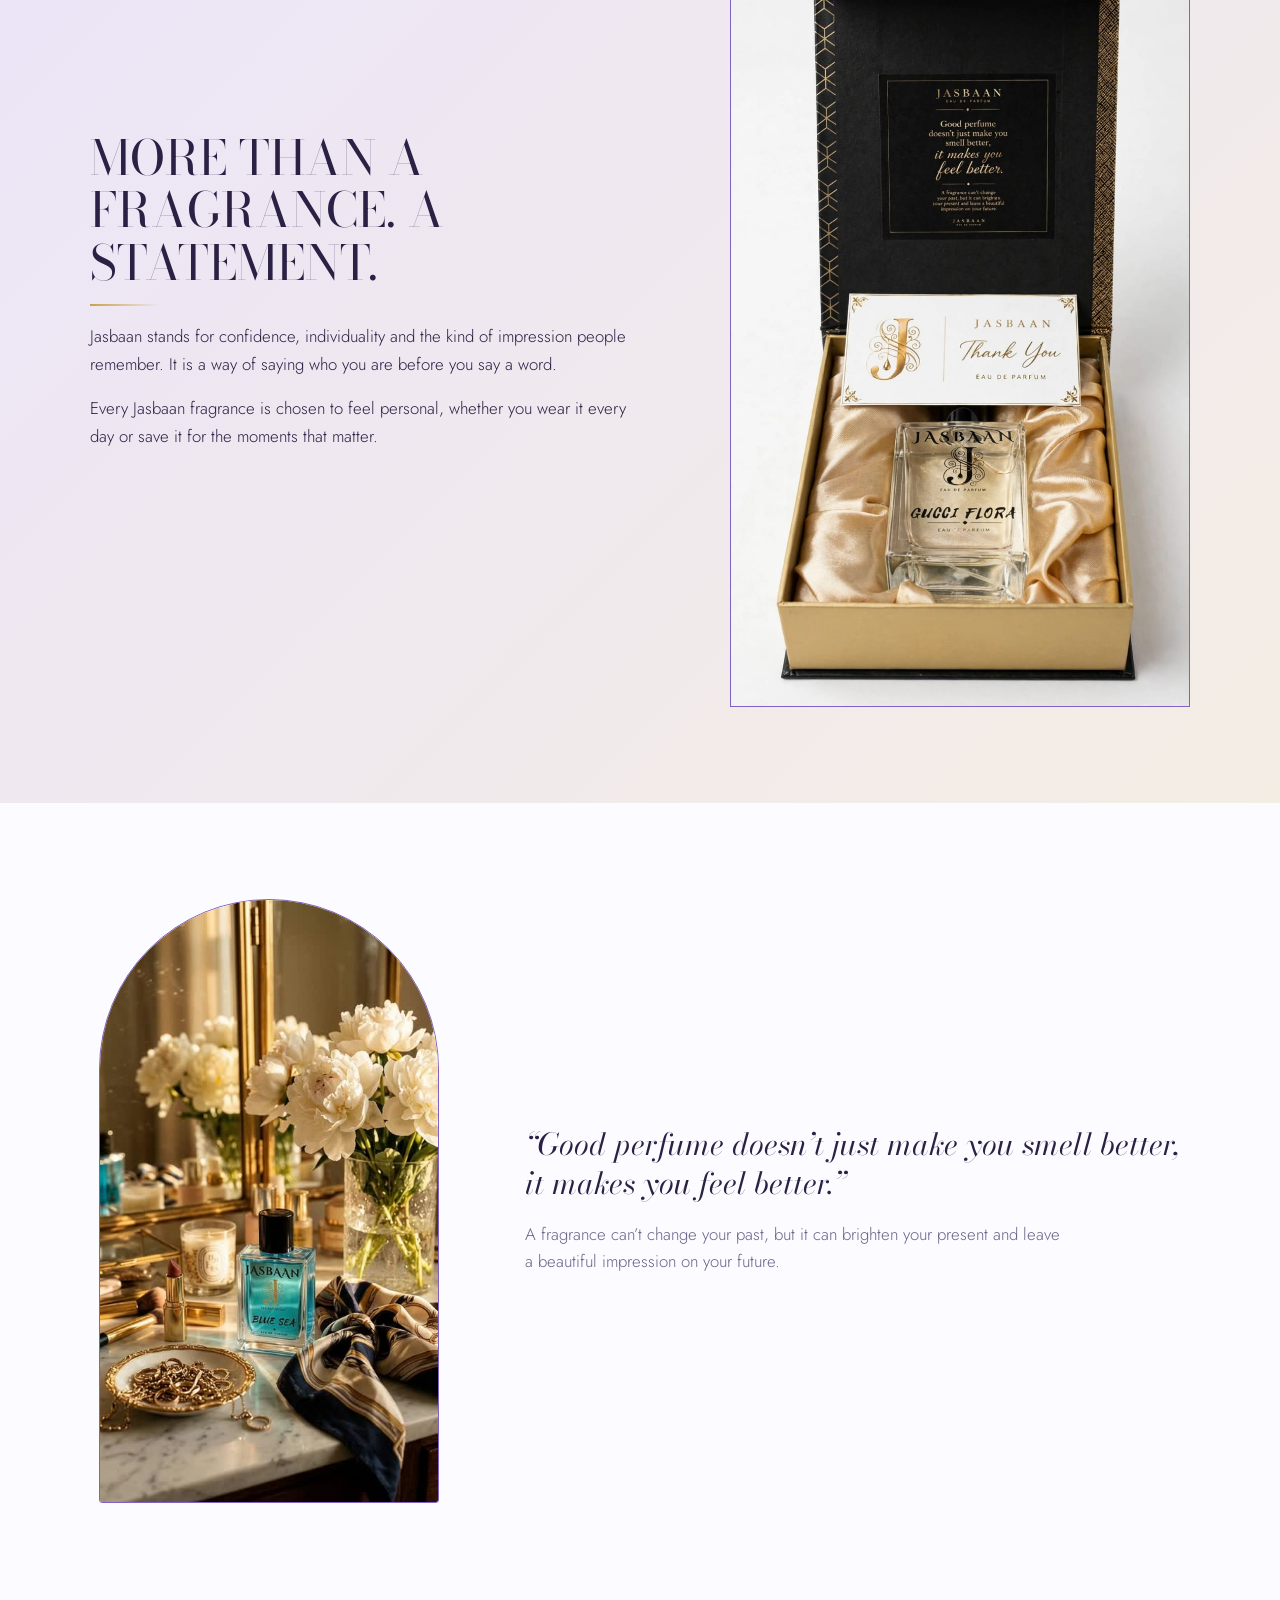
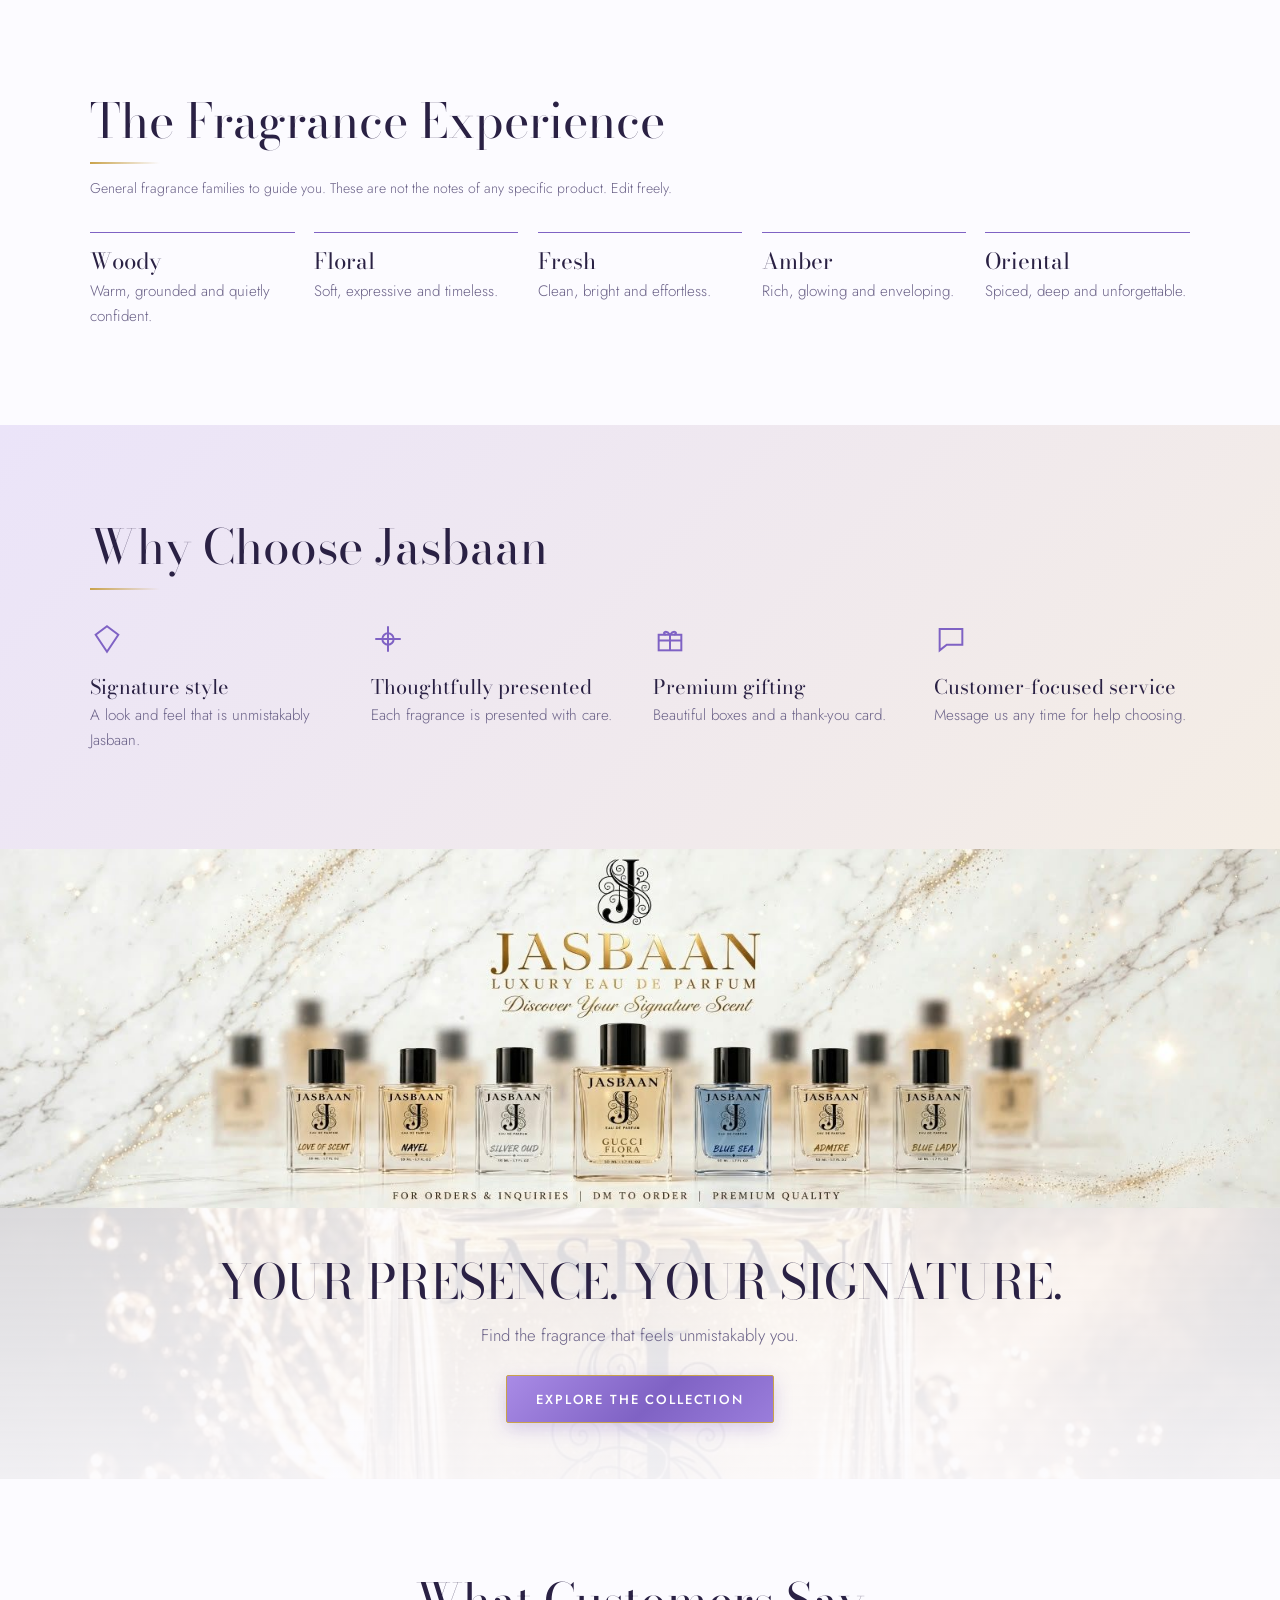
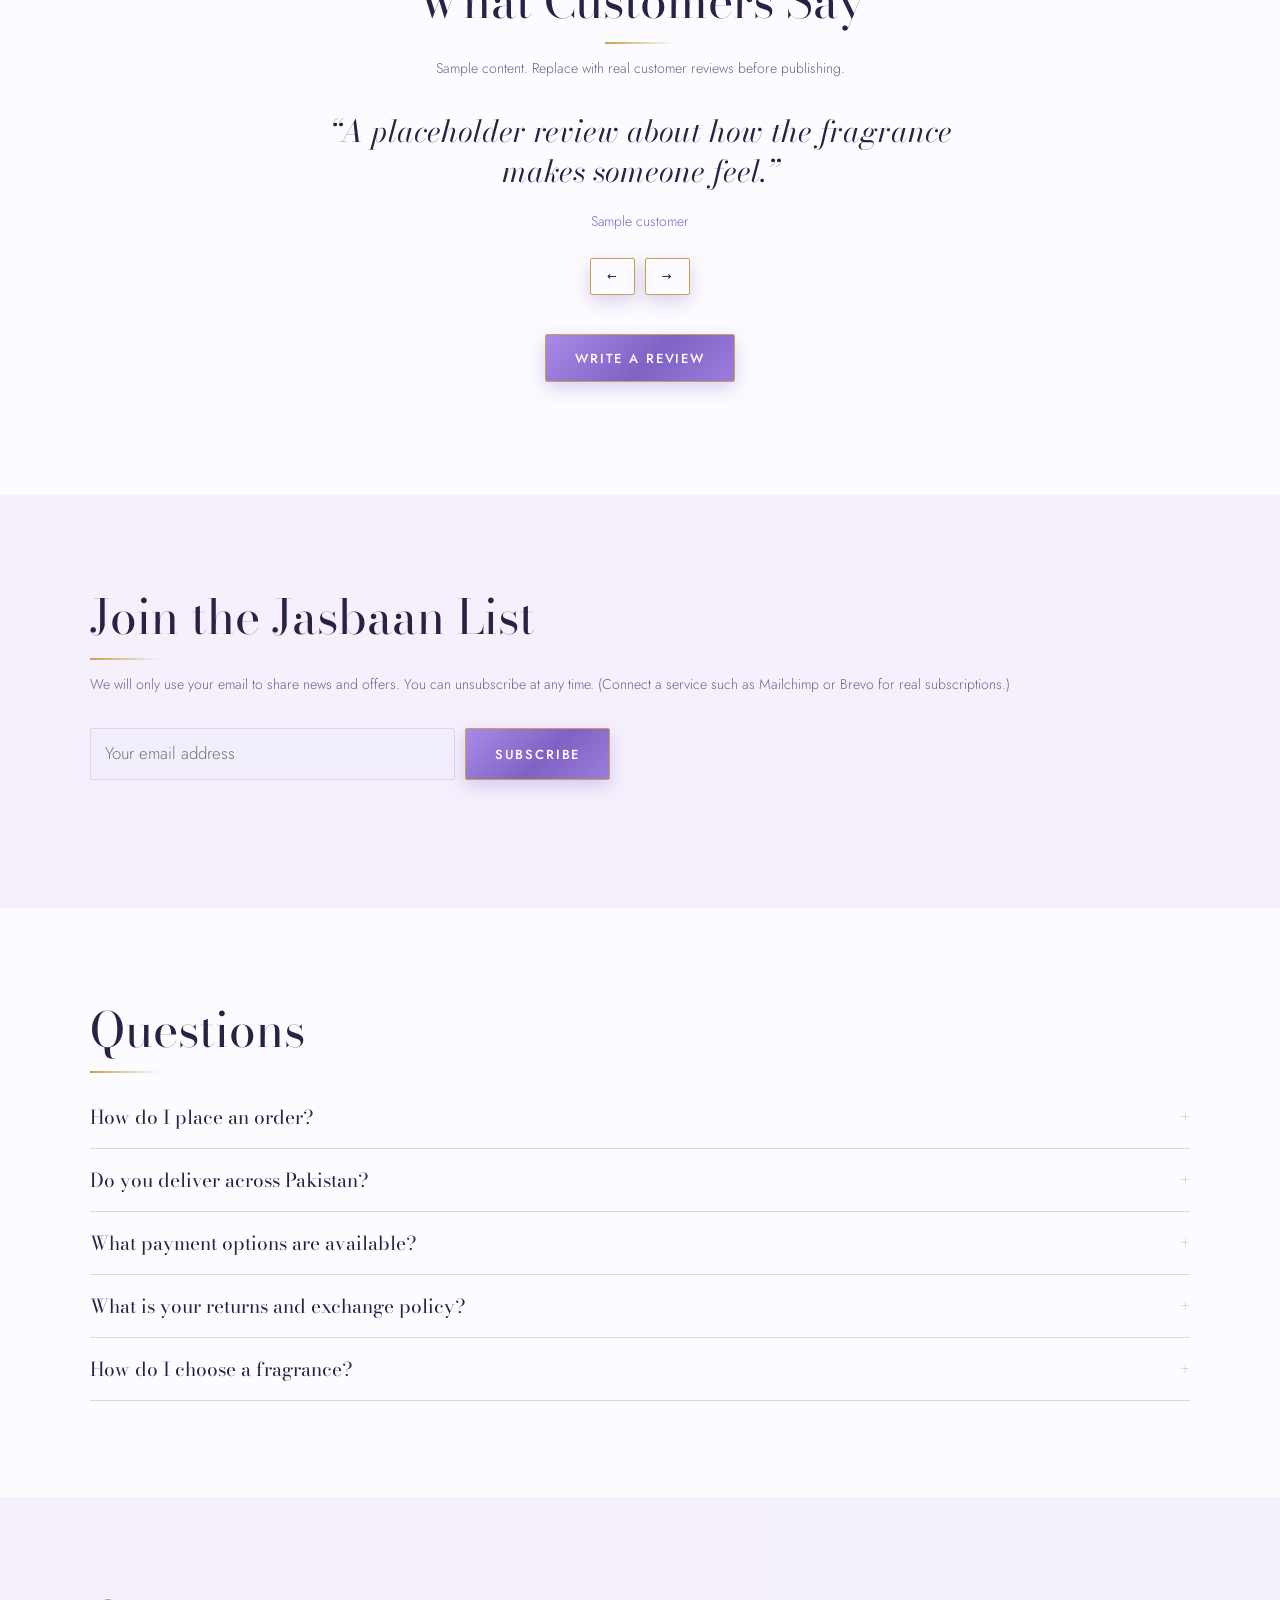
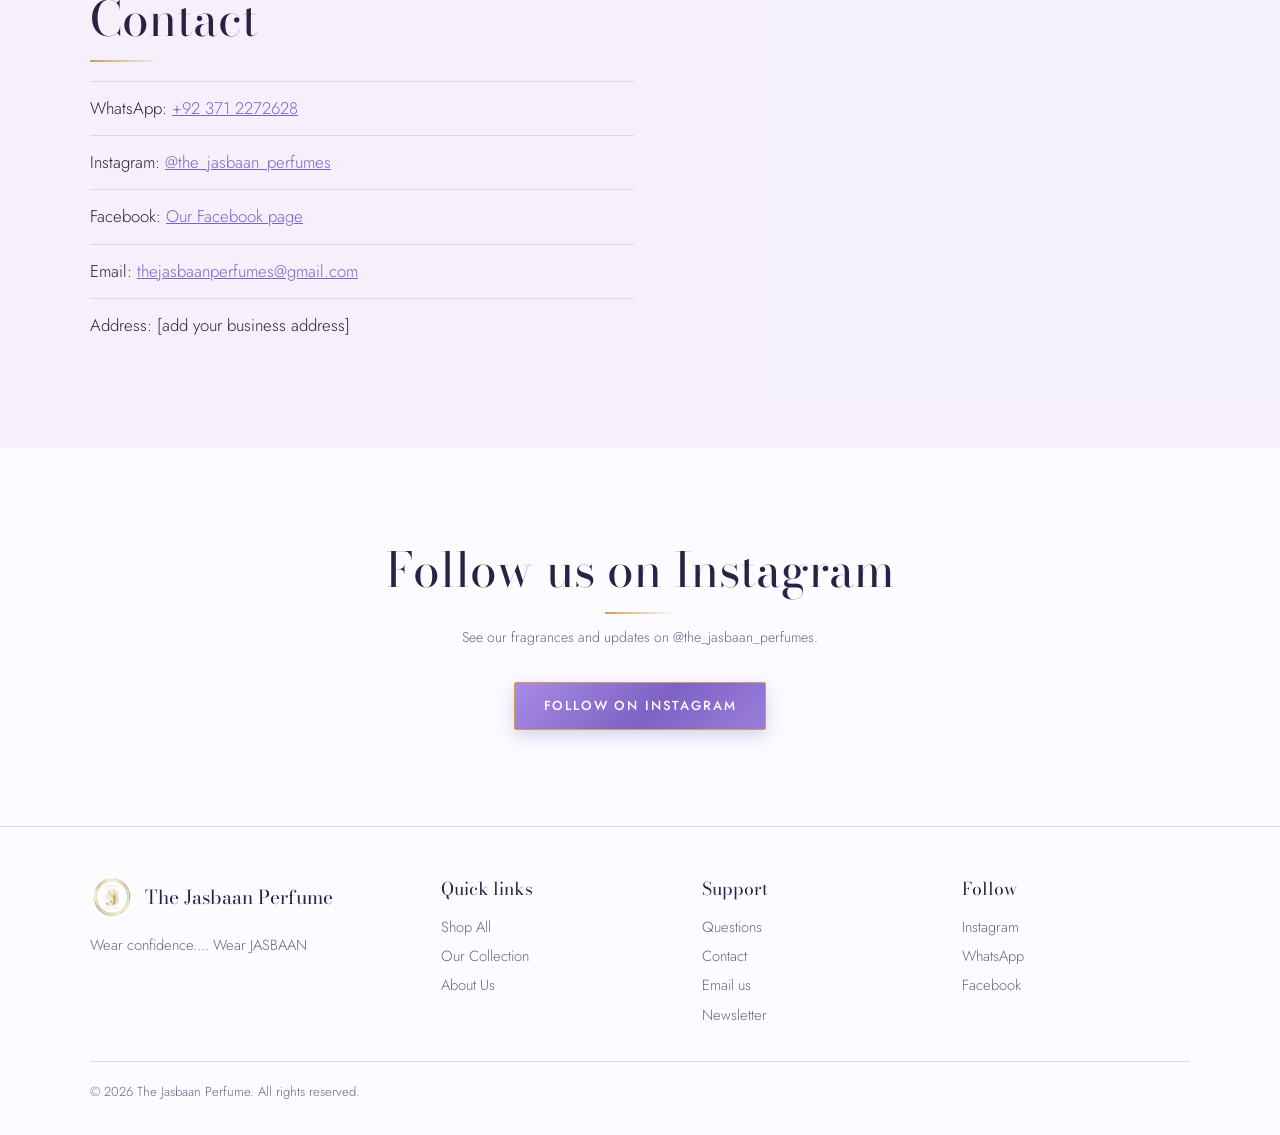
==== commit b0f733d0: "Add files via upload" ====
--- a/index.html
+++ b/index.html
@@ -1,4 +1,4 @@
-<!doctype html><html lang="en"><head><meta charset=utf8><meta name=viewport content="width=device-width,initial-scale=1,viewport-fit=cover"><style>:root{color-scheme:light;box-sizing:border-box;padding-top:env(safe-area-inset-top,0px);padding-bottom:env(safe-area-inset-bottom,0px)}html{scroll-padding-top:env(safe-area-inset-top,0px)}body{margin:0;padding:0;font:14px -apple-system,BlinkMacSystemFont,sans-serif;background:#fff;color:#000}img{max-width:100%}[hidden]:not([hidden=until-found i]){display:none!important}</style></head><body>
+<!doctype html><html lang="en"><head><meta charset=utf8><meta name=viewport content="width=device-width,initial-scale=1,viewport-fit=cover"><link rel="icon" href="/favicon.ico" sizes="48x48"><link rel="icon" type="image/png" sizes="48x48" href="/favicon-48.png"><link rel="icon" type="image/png" sizes="192x192" href="/icon-192.png"><link rel="apple-touch-icon" href="/apple-touch-icon.png"><meta name="description" content="The Jasbaan Perfume: luxury eau de parfum for men, women and everyone. Order online in Pakistan."><meta property="og:title" content="The Jasbaan Perfume | Luxury Eau de Parfum in Pakistan"><meta property="og:description" content="Luxury eau de parfum for men, women and everyone. Order online in Pakistan."><meta property="og:type" content="website"><style>:root{color-scheme:light;box-sizing:border-box;padding-top:env(safe-area-inset-top,0px);padding-bottom:env(safe-area-inset-bottom,0px)}html{scroll-padding-top:env(safe-area-inset-top,0px)}body{margin:0;padding:0;font:14px -apple-system,BlinkMacSystemFont,sans-serif;background:#fff;color:#000}img{max-width:100%}[hidden]:not([hidden=until-found i]){display:none!important}</style></head><body>
 <title>The Jasbaan Perfume | Luxury Eau de Parfum in Pakistan</title>
 <link href="https://fonts.googleapis.com/css2?family=Bodoni+Moda:ital,opsz,wght@0,6..96,400;0,6..96,500;1,6..96,400&family=Jost:wght@300;400;500&family=Mrs+Saint+Delafield&family=Pinyon+Script&display=swap" rel="stylesheet">
 <style>:root{color-scheme:light}
